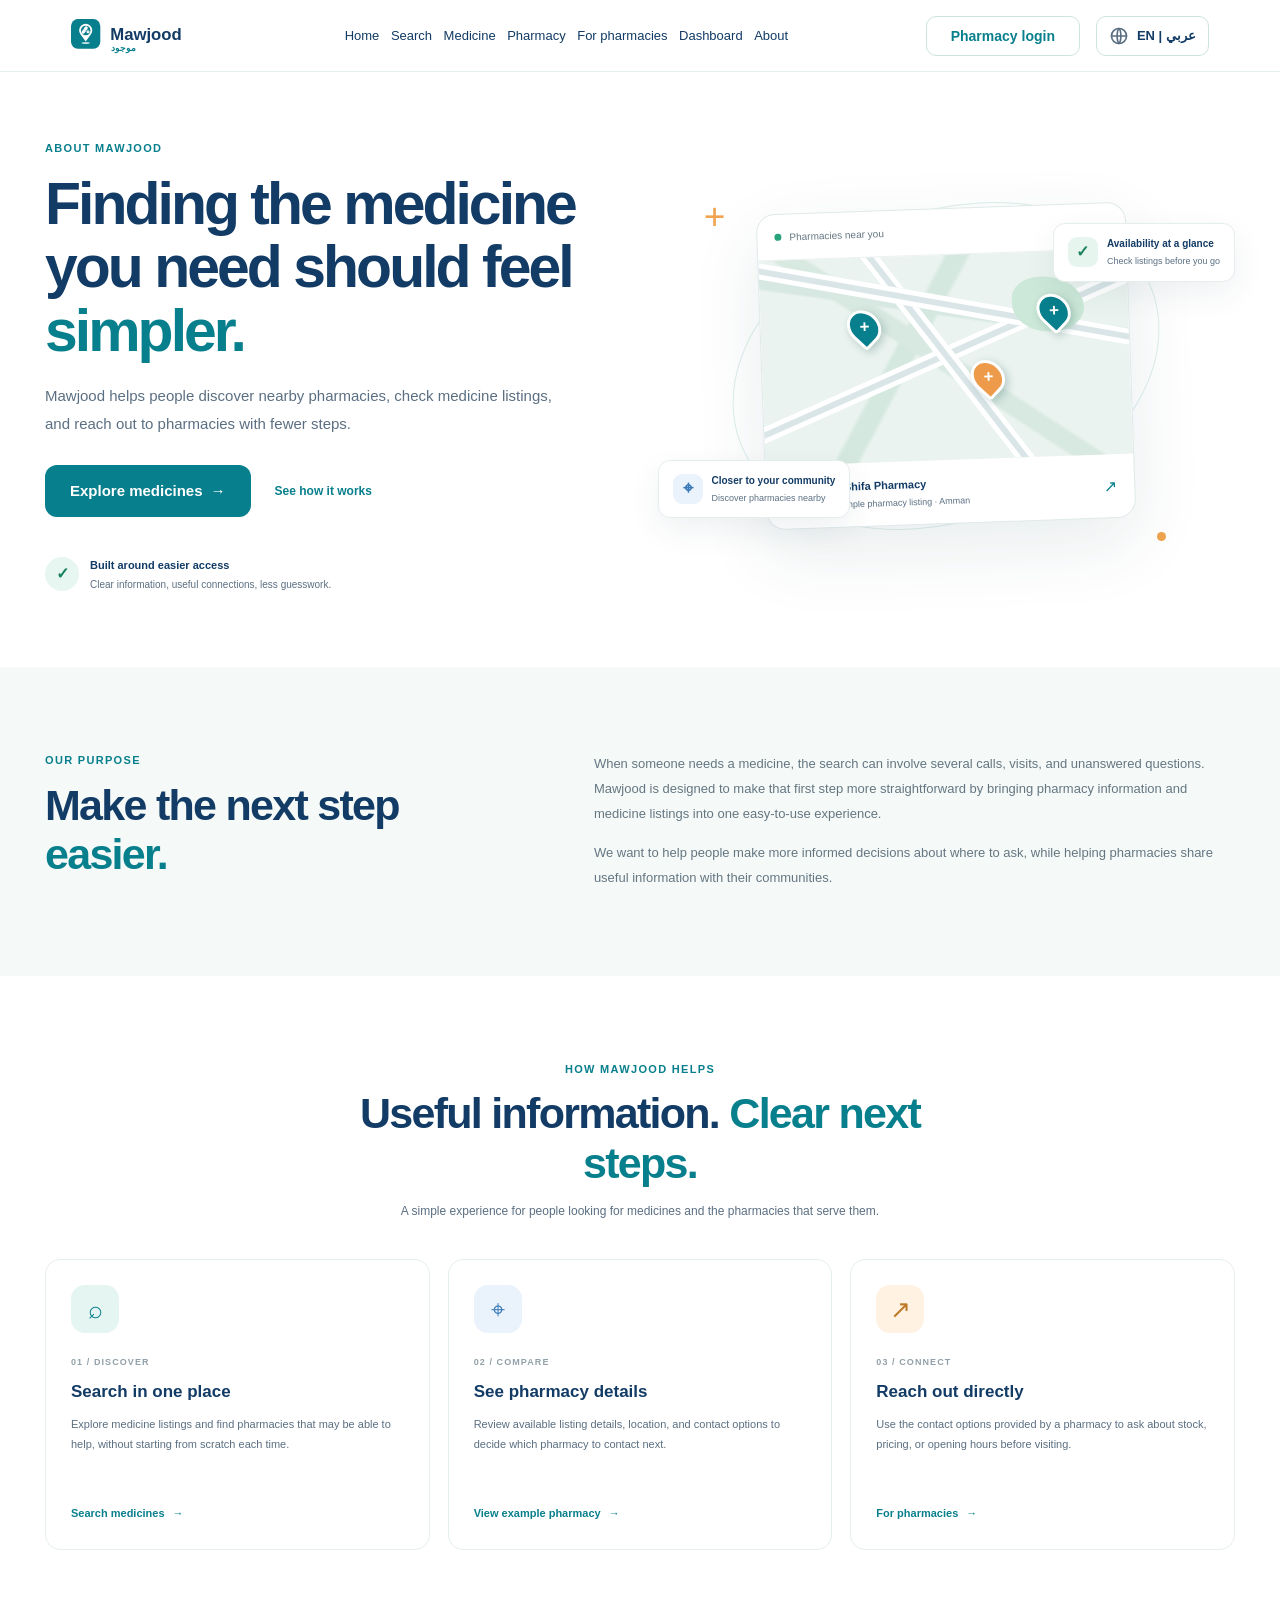
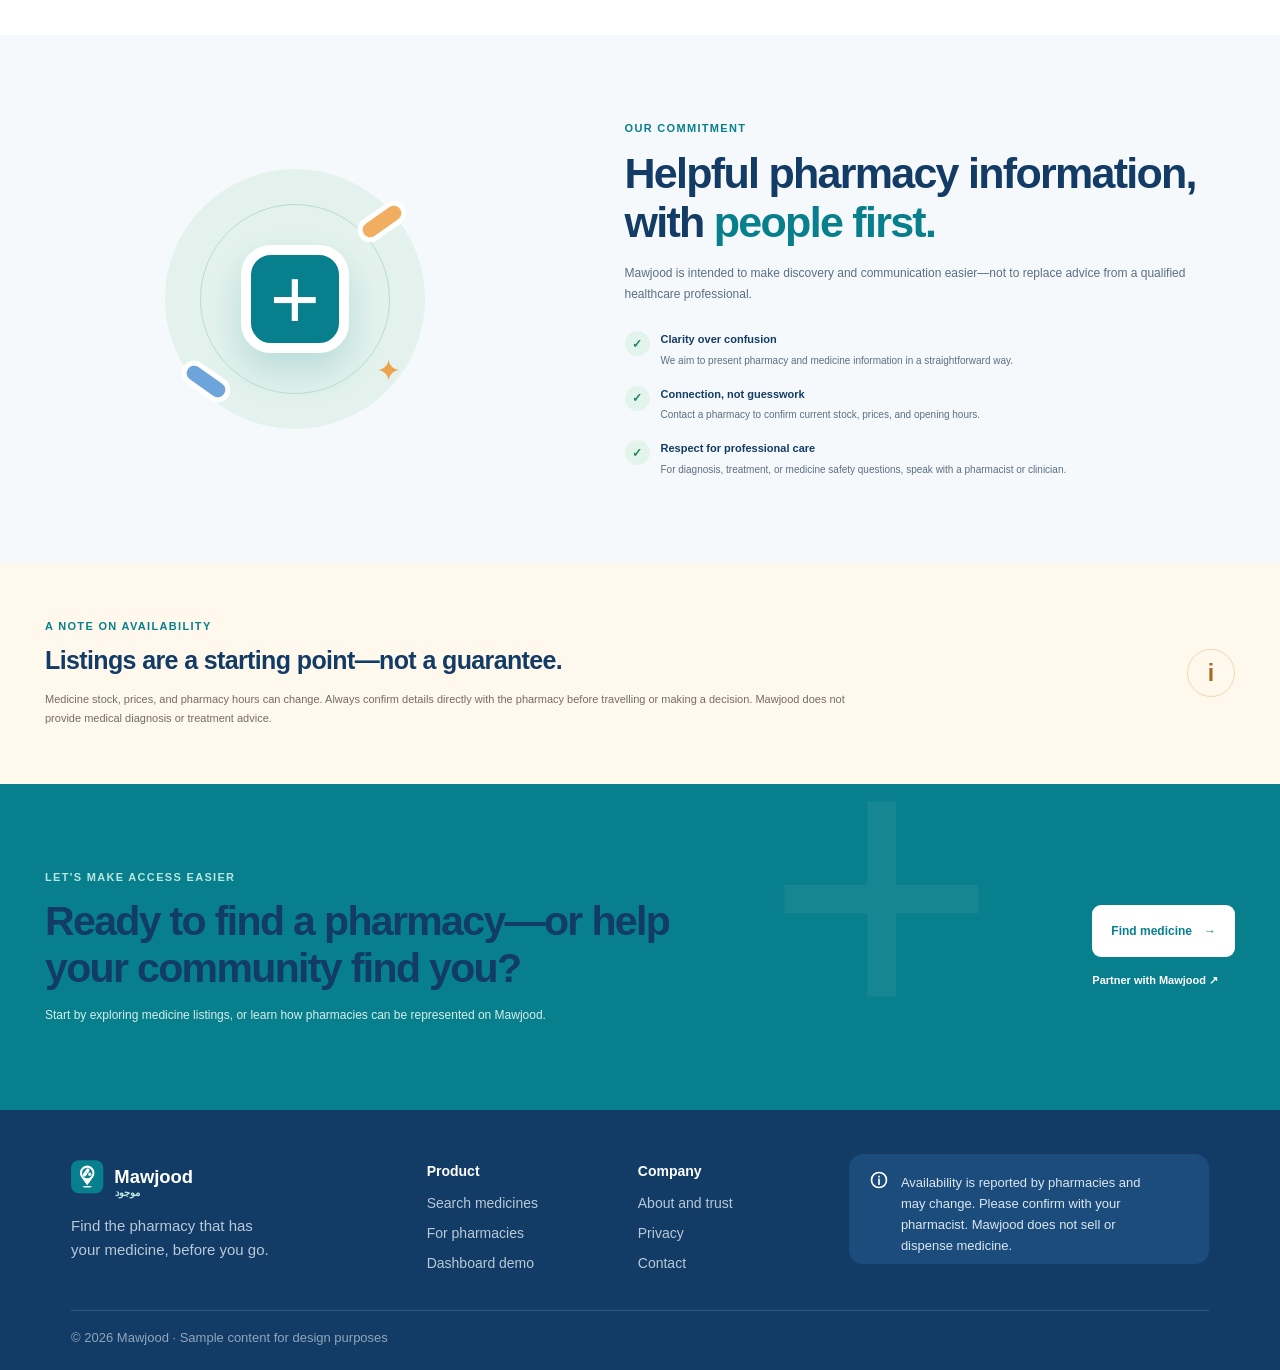
==== mawjood-front/about.html @ 9e08093d "frontend" ====
<!doctype html>
<html lang="en" dir="ltr">
<head>
  <meta charset="utf-8">
  <meta name="viewport" content="width=device-width, initial-scale=1">
  <title>About Mawjood · Find medicine nearby</title>
  <meta name="description" content="Learn about Mawjood, a simple way to discover nearby pharmacies and check medicine availability in Jordan.">
  <meta name="theme-color" content="#087F8C">
  <link rel="stylesheet" href="css/base.css">
  <link rel="stylesheet" href="css/components.css">
  <link rel="stylesheet" href="css/rtl.css">
  <link rel="stylesheet" href="css/pages.css">
  <link rel="icon" type="image/svg+xml" href="assets/brand/favicon.svg">
  <link rel="apple-touch-icon" href="assets/brand/apple-touch-icon.png">
</head>
<body class="page-about">
  <svg width="0" height="0" style="position:absolute" aria-hidden="true" focusable="false">
    <defs>
      <symbol id="i-search" viewBox="0 0 24 24"><circle cx="11" cy="11" r="7"/><path d="M20 20l-4-4"/></symbol>
      <symbol id="i-pin" viewBox="0 0 24 24"><path d="M12 21s-7-6.2-7-11a7 7 0 0114 0c0 4.8-7 11-7 11z"/><circle cx="12" cy="10" r="2.5"/></symbol>
      <symbol id="i-chat" viewBox="0 0 24 24"><path d="M4 5h16v11H9l-5 4z"/><path d="M8 10h8M8 13h5"/></symbol>
      <symbol id="i-shield" viewBox="0 0 24 24"><path d="M12 3l8 3v6c0 5-3.5 8-8 9-4.5-1-8-4-8-9V6z"/><path d="M8.5 12l2.5 2.5 4.5-5"/></symbol>
      <symbol id="i-lock" viewBox="0 0 24 24"><rect x="5" y="11" width="14" height="9" rx="2"/><path d="M8 11V8a4 4 0 018 0v3"/></symbol>
      <symbol id="i-clock" viewBox="0 0 24 24"><circle cx="12" cy="12" r="9"/><path d="M12 7v5l3 2"/></symbol>
      <symbol id="i-target" viewBox="0 0 24 24"><circle cx="12" cy="12" r="3"/><circle cx="12" cy="12" r="8"/><path d="M12 2v3M12 19v3M2 12h3M19 12h3"/></symbol>
      <symbol id="i-chevd" viewBox="0 0 24 24"><path d="M5 9l7 7 7-7"/></symbol>
      <symbol id="i-info" viewBox="0 0 24 24"><circle cx="12" cy="12" r="9"/><path d="M12 11v6M12 7.5v.5"/></symbol>
      <symbol id="i-globe" viewBox="0 0 24 24"><circle cx="12" cy="12" r="9"/><path d="M3 12h18M12 3c3 3 3 15 0 18M12 3c-3 3-3 15 0 18"/></symbol>
      <symbol id="i-menu" viewBox="0 0 24 24"><path d="M4 7h16M4 12h16M4 17h16"/></symbol>

      <symbol id="logo-tile" viewBox="0 0 816 816">
        <rect width="816" height="816" rx="196" fill="#087F8C"/>
        <g transform="translate(408 402) scale(1.12) translate(-408 -402)">
          <path d="M409 617 L262.3 420.4 A183 183 0 1 1 555.7 420.4 Z" fill="#FFFFFF"/>
          <circle cx="409" cy="314" r="132" fill="#087F8C"/>
          <g transform="rotate(36 382 302)">
            <rect x="337" y="187" width="90" height="230" rx="45" fill="#FFFFFF"/>
            <rect x="337" y="299" width="90" height="6" fill="#087F8C"/>
          </g>
          <circle cx="474" cy="346" r="42" fill="#FFFFFF"/>
          <path d="M433 359 L515 337" stroke="#087F8C" stroke-width="6"/>
          <ellipse cx="410" cy="656" rx="120" ry="20" fill="#FFFFFF"/>
        </g>
      </symbol>
    </defs>
  </svg>

  <a class="skip-link" href="#main">Skip to content</a>
  <header class="site-header">
    <div class="container site-header__inner">
      <a class="brand" href="index.html" aria-label="Mawjood, home">
        <img class="brand__lockup" src="assets/brand/lockup-on-white.svg" alt="Mawjood">
      </a>

      <nav class="site-nav" id="site-nav" aria-label="Main">
        <ul class="site-nav__list">
          <li><a class="site-nav__link" href="index.html" data-i18n="nav.home">Home</a></li>
          <li><a class="site-nav__link" href="search.html" data-i18n="nav.search">Search</a></li>
          <li><a class="site-nav__link" href="medicine.html" data-i18n="nav.medicine">Medicine</a></li>
          <li><a class="site-nav__link" href="pharmacy.html" data-i18n="nav.pharmacy">Pharmacy</a></li>
          <li><a class="site-nav__link" href="for-pharmacies.html" data-i18n="nav.forPharmacies">For pharmacies</a></li>
          <li><a class="site-nav__link" href="dashboard.html" data-i18n="nav.dashboard">Dashboard</a></li>
          <li><a class="site-nav__link" href="about.html" data-i18n="nav.about">About</a></li>
          <li class="site-nav__login"><a class="btn btn--secondary btn--sm" href="login.html" data-i18n="nav.login">Pharmacy login</a></li>
        </ul>
      </nav>

      <div class="header-actions">
        <a class="btn btn--secondary btn--sm btn-login" href="login.html" data-i18n="nav.login">Pharmacy login</a>
        <button class="lang-toggle" type="button" data-lang-toggle aria-label="Switch language / تغيير اللغة">
          <svg class="icon icon--20" aria-hidden="true"><use href="#i-globe"/></svg>
          <span class="lang-toggle__label" dir="ltr">EN | عربي</span>
        </button>
        <button class="nav-toggle" type="button" aria-expanded="false" aria-controls="site-nav" aria-label="Menu" data-i18n-aria-label="nav.menu">
          <svg class="icon" aria-hidden="true"><use href="#i-menu"/></svg>
        </button>
      </div>
    </div>
  </header>

  <main id="main">
    <section class="about-hero">
      <div class="about-hero__content">
        <p class="eyebrow">ABOUT MAWJOOD</p>
        <h1>Finding the medicine you need should feel <span>simpler.</span></h1>
        <p class="about-hero__lead">Mawjood helps people discover nearby pharmacies, check medicine listings, and reach out to pharmacies with fewer steps.</p>
        <div class="about-hero__actions"><a class="btn btn--primary" href="search.html">Explore medicines <span aria-hidden="true">→</span></a><a class="about-text-link" href="#how-it-works">See how it works</a></div>
        <div class="about-hero__trust"><span class="about-trust-icon">✓</span><span><strong>Built around easier access</strong><small>Clear information, useful connections, less guesswork.</small></span></div>
      </div>
      <div class="about-hero__visual" aria-label="Illustration of finding a pharmacy">
        <div class="about-orbit about-orbit--one"></div><div class="about-orbit about-orbit--two"></div>
        <div class="about-map-card">
          <div class="about-map-card__top"><span class="about-map-dot"></span><span>Pharmacies near you</span><span class="about-map-menu">•••</span></div>
          <div class="about-map-art" aria-hidden="true">
            <span class="map-road map-road--one"></span><span class="map-road map-road--two"></span><span class="map-road map-road--three"></span><span class="map-park"></span>
            <span class="map-pin map-pin--one"><b>+</b></span><span class="map-pin map-pin--two"><b>+</b></span><span class="map-pin map-pin--three"><b>+</b></span>
          </div>
          <div class="about-map-card__bottom"><span class="about-map-symbol">+</span><span><strong>Al-Shifa Pharmacy</strong><small>Example pharmacy listing · Amman</small></span><span class="about-map-arrow">↗</span></div>
        </div>
        <div class="about-float-card about-float-card--availability"><span class="about-float-check">✓</span><span><strong>Availability at a glance</strong><small>Check listings before you go</small></span></div>
        <div class="about-float-card about-float-card--location"><span class="about-location-icon">⌖</span><span><strong>Closer to your community</strong><small>Discover pharmacies nearby</small></span></div>
        <span class="about-deco about-deco--plus">+</span><span class="about-deco about-deco--dot"></span>
      </div>
    </section>

    <section class="about-mission section-pad">
      <div class="about-section-intro"><p class="eyebrow">OUR PURPOSE</p><h2>Make the next step <span>easier.</span></h2></div>
      <div class="about-mission__text"><p>When someone needs a medicine, the search can involve several calls, visits, and unanswered questions. Mawjood is designed to make that first step more straightforward by bringing pharmacy information and medicine listings into one easy-to-use experience.</p><p>We want to help people make more informed decisions about where to ask, while helping pharmacies share useful information with their communities.</p></div>
    </section>

    <section class="about-values section-pad" id="how-it-works">
      <div class="about-centered-heading"><p class="eyebrow">HOW MAWJOOD HELPS</p><h2>Useful information. <span>Clear next steps.</span></h2><p>A simple experience for people looking for medicines and the pharmacies that serve them.</p></div>
      <div class="about-value-grid">
        <article class="about-value-card"><span class="about-value-icon about-value-icon--teal">⌕</span><p class="about-step">01 / DISCOVER</p><h3>Search in one place</h3><p>Explore medicine listings and find pharmacies that may be able to help, without starting from scratch each time.</p><a href="search.html">Search medicines <span>→</span></a></article>
        <article class="about-value-card"><span class="about-value-icon about-value-icon--blue">⌖</span><p class="about-step">02 / COMPARE</p><h3>See pharmacy details</h3><p>Review available listing details, location, and contact options to decide which pharmacy to contact next.</p><a href="pharmacy.html">View example pharmacy <span>→</span></a></article>
        <article class="about-value-card"><span class="about-value-icon about-value-icon--orange">↗</span><p class="about-step">03 / CONNECT</p><h3>Reach out directly</h3><p>Use the contact options provided by a pharmacy to ask about stock, pricing, or opening hours before visiting.</p><a href="for-pharmacies.html">For pharmacies <span>→</span></a></article>
      </div>
    </section>

    <section class="about-commitment section-pad">
      <div class="about-commitment__visual"><div class="about-commitment-illustration"><span class="about-commitment-ring"></span><span class="about-commitment-cross">+</span><span class="about-commitment-pill about-commitment-pill--one"></span><span class="about-commitment-pill about-commitment-pill--two"></span><span class="about-commitment-spark">✦</span></div></div>
      <div class="about-commitment__content"><p class="eyebrow">OUR COMMITMENT</p><h2>Helpful pharmacy information, with <span>people first.</span></h2><p>Mawjood is intended to make discovery and communication easier—not to replace advice from a qualified healthcare professional.</p><ul><li><span>✓</span><span><strong>Clarity over confusion</strong><small>We aim to present pharmacy and medicine information in a straightforward way.</small></span></li><li><span>✓</span><span><strong>Connection, not guesswork</strong><small>Contact a pharmacy to confirm current stock, prices, and opening hours.</small></span></li><li><span>✓</span><span><strong>Respect for professional care</strong><small>For diagnosis, treatment, or medicine safety questions, speak with a pharmacist or clinician.</small></span></li></ul></div>
    </section>

    <section class="about-note section-pad"><div><p class="eyebrow">A NOTE ON AVAILABILITY</p><h2>Listings are a starting point—not a guarantee.</h2><p>Medicine stock, prices, and pharmacy hours can change. Always confirm details directly with the pharmacy before travelling or making a decision. Mawjood does not provide medical diagnosis or treatment advice.</p></div><span class="about-note__icon">i</span></section>

    <section class="about-join section-pad"><div class="about-join__content"><p class="eyebrow">LET'S MAKE ACCESS EASIER</p><h2>Ready to find a pharmacy—or help your community find you?</h2><p>Start by exploring medicine listings, or learn how pharmacies can be represented on Mawjood.</p></div><div class="about-join__actions"><a class="btn btn--light" href="search.html">Find medicine <span>→</span></a><a class="about-join__secondary" href="for-pharmacies.html">Partner with Mawjood ↗</a></div><span class="about-join__decoration">+</span></section>
  </main>

  <footer class="site-footer">
    <div class="container">
      <div class="site-footer__top">
        <div class="site-footer__brand">
          <a class="brand" href="index.html" aria-label="Mawjood, home">
            <img class="brand__lockup" src="assets/brand/lockup-on-navy.svg" alt="Mawjood">
          </a>
          <p class="site-footer__tagline" data-i18n="footer.tagline">Find the pharmacy that has your medicine, before you go.</p>
        </div>

        <nav class="footer-col" aria-labelledby="footer-product">
          <h2 class="footer-col__title" id="footer-product" data-i18n="footer.product">Product</h2>
          <ul class="footer-col__list">
            <li><a class="footer-col__link" href="search.html" data-i18n="footer.searchMedicines">Search medicines</a></li>
            <li><a class="footer-col__link" href="for-pharmacies.html" data-i18n="nav.forPharmacies">For pharmacies</a></li>
            <li><a class="footer-col__link" href="dashboard.html" data-i18n="footer.dashboardDemo">Dashboard demo</a></li>
          </ul>
        </nav>

        <nav class="footer-col" aria-labelledby="footer-company">
          <h2 class="footer-col__title" id="footer-company" data-i18n="footer.company">Company</h2>
          <ul class="footer-col__list">
            <li><a class="footer-col__link" href="about.html" data-i18n="footer.aboutTrust">About and trust</a></li>
            <li><a class="footer-col__link" href="about.html#privacy" data-i18n="footer.privacy">Privacy</a></li>
            <li><a class="footer-col__link" href="about.html#contact" data-i18n="footer.contact">Contact</a></li>
          </ul>
        </nav>

        <aside class="notice" aria-label="Availability notice" data-i18n-aria-label="footer.noticeAria">
          <svg class="icon icon--20" aria-hidden="true"><use href="#i-info"/></svg>
          <p data-i18n="footer.notice">Availability is reported by pharmacies and may change. Please confirm with your pharmacist. Mawjood does not sell or dispense medicine.</p>
        </aside>
      </div>

      <p class="site-footer__bottom">
        <span data-i18n="footer.copyright">© 2026 Mawjood · Sample content</span><span class="only-desktop" data-i18n="footer.copyrightSuffix"> for design purposes</span>
      </p>
    </div>
  </footer>

  <script>
    (function () {
      var header = document.querySelector('.site-header');
      var btn = document.querySelector('.nav-toggle');
      if (!header || !btn) return;
      function setOpen(open) { header.classList.toggle('is-nav-open', open); btn.setAttribute('aria-expanded', String(open)); }
      btn.addEventListener('click', function () { setOpen(!header.classList.contains('is-nav-open')); });
      document.addEventListener('keydown', function (e) { if (e.key === 'Escape' && header.classList.contains('is-nav-open')) { setOpen(false); btn.focus(); } });
      var mq = window.matchMedia('(min-width: 900px)');
      if (mq.addEventListener) mq.addEventListener('change', function (e) { if (e.matches) setOpen(false); });
      else if (mq.addListener) mq.addListener(function (e) { if (e.matches) setOpen(false); });
    })();
  </script>
  <script src="js/i18n.js" defer></script>
  <script src="js/about.js" defer></script>
</body>
</html>
---- mawjood-front/css/base.css ----
/* ==========================================================================
   Mawjood — base.css
   Design tokens, reset, typography and layout primitives.
   Source of truth: mockups/M00-design-system.svg
   Direction-neutral: uses CSS logical properties. RTL extras live in rtl.css.
   ========================================================================== */

:root {
  /* Brand palette */
  --teal: #087F8C;
  --teal-hover: #066D79;
  --navy: #123B65;
  --mint: #E5F7F4;
  --white: #FFFFFF;

  /* Neutrals and surfaces */
  --muted: #5B6F82;          /* secondary text */
  --placeholder: #8FA0AE;
  --border: #CDE3E0;         /* all 1px outlines */
  --line: #E3F0EE;           /* dividers, step numbers */
  --tint: #F4FAF9;           /* trust strip, page tint */

  /* Map illustration */
  --map-bg: #DDF0ED;
  --map-park: #C5E7DF;

  /* Stock status: foreground / background */
  --in: #0A7A4A;       --in-bg: #DCF4E7;
  --low: #9A5A00;      --low-bg: #FFEFCF;
  --out: #B3261E;      --out-bg: #FDE3E0;
  --unconfirmed: #4F5E6C; --unconfirmed-bg: #E7ECEF;
  --reported: var(--teal); --reported-bg: #D9F0EE;

  /* On-navy (footer) */
  --navy-2: #1B4C7B;         /* notice panel */
  --navy-line: #2D5683;      /* footer divider */
  --on-navy: #B8C9D8;
  --on-navy-hi: #DCE7F0;
  --on-navy-lo: #8FA6BC;

  /* Controls */
  --switch-off: #C9D6DD;
  --input-placeholder: #9AA9B5;

  /* Radius scale: 10 / 12 / 16 / 20 / 24 (+ pill) */
  --r-10: 10px;
  --r-12: 12px;
  --r-16: 16px;
  --r-20: 20px;
  --r-24: 24px;
  --r-pill: 999px;

  /* Elevation (navy-tinted shadows) */
  --shadow-card: 0 8px 24px rgb(18 59 101 / 0.13);
  --shadow-pop: 0 24px 60px rgb(18 59 101 / 0.28);

  /* Type */
  --font: Inter, "Noto Sans Arabic", "Segoe UI", Arial, sans-serif;
  --fs-display: 58px;   /* 800 */
  --fs-heading: 34px;   /* 800 */
  --fs-title: 22px;     /* 700 */
  --fs-body: 16px;      /* 400 */
  --fs-caption: 13px;   /* 500 */

  /* Layout: 1440 canvas, 80px margins, 1280 content. 16px gutters on mobile. */
  --max-w: 1440px;
  --gutter: clamp(24px, 5.556vw, 80px);   /* 80px at 1440 (80 / 1440 = 5.556vw) */
  --header-h: 72px;
}

@media (max-width: 639px) {
  :root { --gutter: 16px; }
}

/* Reset ------------------------------------------------------------------ */

*,
*::before,
*::after { box-sizing: border-box; }

html {
  -webkit-text-size-adjust: 100%;
  text-size-adjust: 100%;
  scroll-padding-top: calc(var(--header-h) + 16px);
}

body {
  margin: 0;
  min-height: 100vh;
  background: var(--white);
  color: var(--navy);
  font-family: var(--font);
  font-size: var(--fs-body);
  font-weight: 400;
  line-height: 1.5;
  -webkit-font-smoothing: antialiased;
  -moz-osx-font-smoothing: grayscale;
  text-rendering: optimizeLegibility;
}

h1, h2, h3, h4, p, ul, ol, figure, blockquote { margin: 0; }
ul, ol { padding: 0; list-style: none; }

img, svg, video { display: block; max-width: 100%; }

a { color: inherit; text-decoration: none; }

button, input, select, textarea {
  font: inherit;
  color: inherit;
  margin: 0;
}

button { cursor: pointer; }

[hidden] { display: none !important; }

/* Typography ------------------------------------------------------------- */

h1, h2, h3, h4 { color: var(--navy); font-weight: 800; }

.t-display { font-size: var(--fs-display); font-weight: 800; line-height: 1.172; }
.t-heading { font-size: var(--fs-heading); font-weight: 800; line-height: 1.18; }
.t-title   { font-size: var(--fs-title);   font-weight: 700; line-height: 1.3; }
.t-body    { font-size: var(--fs-body);    font-weight: 400; line-height: 1.5; }
.t-caption { font-size: var(--fs-caption); font-weight: 500; line-height: 1.4; color: var(--muted); }

.text-muted { color: var(--muted); }
.text-teal  { color: var(--teal); }

/* Layout primitives ------------------------------------------------------ */

.container {
  width: 100%;
  max-width: var(--max-w);
  margin-inline: auto;
  padding-inline: var(--gutter);
}

/* Show / hide by viewport (copy that differs between desktop and mobile) */
.only-mobile { display: none !important; }
@media (max-width: 639px) {
  .only-desktop { display: none !important; }
  .only-mobile { display: initial !important; }
}

/* Accessibility ---------------------------------------------------------- */

.sr-only {
  position: absolute;
  width: 1px;
  height: 1px;
  margin: -1px;
  padding: 0;
  overflow: hidden;
  clip-path: inset(50%);
  white-space: nowrap;
  border: 0;
}

.skip-link {
  position: absolute;
  inset-inline-start: 16px;
  top: -64px;
  z-index: 100;
  padding: 12px 18px;
  border-radius: var(--r-12);
  background: var(--navy);
  color: var(--white);
  font-weight: 600;
}
.skip-link:focus { top: 12px; }

:focus-visible {
  outline: 3px solid var(--teal);
  outline-offset: 2px;
}

::selection { background: var(--mint); color: var(--navy); }

@media (prefers-reduced-motion: reduce) {
  *, *::before, *::after {
    animation-duration: 0.01ms !important;
    animation-iteration-count: 1 !important;
    transition-duration: 0.01ms !important;
    scroll-behavior: auto !important;
  }
}
---- mawjood-front/css/components.css ----
/* ==========================================================================
   Mawjood — components.css
   1. Reusable components (design system, M00)
   2. Site chrome: header, footer
   3. Home page sections: hero, how it works, trust strip
   Breakpoints: 900px (compact: hamburger, no map) and 640px (mobile).
   ========================================================================== */


/* ==========================================================================
   1. REUSABLE COMPONENTS
   ========================================================================== */

/* Icons: 24px grid, 2px rounded stroke. Size classes keep the stroke ratio
   the mockups use (stroke scales with the icon). */
.icon {
  width: 24px;
  height: 24px;
  flex: none;
  fill: none;
  stroke: currentColor;
  stroke-width: 2;
  stroke-linecap: round;
  stroke-linejoin: round;
}
.icon--16 { width: 16px; height: 16px; stroke-width: 2.4; }
.icon--18 { width: 18px; height: 18px; }
.icon--20 { width: 20px; height: 20px; }
.icon--22 { width: 22px; height: 22px; }
.icon--30 { width: 30px; height: 30px; }

/* Buttons ------------------------------------------------------------------ */

.btn {
  display: inline-flex;
  align-items: center;
  justify-content: center;
  gap: 8px;
  height: 52px;
  padding-inline: 24px;
  border: 1px solid transparent;
  border-radius: var(--r-12);
  font-size: 15px;
  font-weight: 600;
  line-height: 1;
  white-space: nowrap;
  text-decoration: none;
  cursor: pointer;
  transition: background-color 0.15s ease, border-color 0.15s ease, color 0.15s ease;
}

.btn--primary { background: var(--teal); color: var(--white); }
.btn--primary:hover { background: var(--teal-hover); }

.btn--secondary { background: var(--white); color: var(--teal); border-color: var(--border); }
.btn--secondary:hover { background: var(--mint); border-color: var(--teal); }

.btn--navy { background: var(--navy); color: var(--white); }
.btn--navy:hover { background: #0D2E50; }

.btn--on-dark { background: var(--white); color: var(--navy); }
.btn--on-dark:hover { background: var(--mint); }

.btn--lg { font-size: 16px; }
.btn--sm { height: 40px; border-radius: var(--r-10); font-size: 14px; }
.btn--block { width: 100%; }

.btn--icon {
  width: 46px;
  height: 46px;
  padding: 0;
  background: var(--white);
  color: var(--teal);
  border-color: var(--border);
}
.btn--icon.btn--primary { background: var(--teal); color: var(--white); border-color: var(--teal); }

/* Chips -------------------------------------------------------------------- */

.chip {
  display: inline-flex;
  align-items: center;
  gap: 8px;
  height: 38px;
  padding-inline: 16px;
  border: 1px solid var(--border);
  border-radius: var(--r-pill);
  background: var(--white);
  color: var(--navy);
  font-size: 14px;
  font-weight: 500;
  line-height: 1;
  white-space: nowrap;
  text-decoration: none;
  cursor: pointer;
  transition: background-color 0.15s ease, border-color 0.15s ease, color 0.15s ease;
}
.chip:hover { border-color: var(--teal); background: var(--mint); }
.chip .icon { color: var(--teal); }

.chip--sm { height: 30px; padding-inline: 14px; font-size: 13.5px; }

.chip--active,
.chip--active:hover {
  background: var(--teal);
  border-color: var(--teal);
  color: var(--white);
  font-weight: 600;
}
.chip--active .icon { color: var(--white); }

/* Select styled as a chip (city picker) */
.chip-select { position: relative; display: inline-flex; }
.chip-select select {
  appearance: none;
  -webkit-appearance: none;
  height: 38px;
  padding-inline: 16px 38px;
  border: 1px solid var(--border);
  border-radius: var(--r-pill);
  background: var(--white);
  color: var(--navy);
  font-size: 14px;
  font-weight: 500;
  cursor: pointer;
  transition: background-color 0.15s ease, border-color 0.15s ease;
}
.chip-select select:hover { border-color: var(--teal); background: var(--mint); }
.chip-select .icon {
  position: absolute;
  inset-inline-end: 18px;
  top: 50%;
  translate: 0 -50%;
  color: var(--navy);
  pointer-events: none;
}

/* Status badges ------------------------------------------------------------ */

.badge {
  display: inline-flex;
  align-items: center;
  gap: 8px;
  height: 26px;
  padding-inline: 11px 14px;
  border-radius: var(--r-pill);
  font-size: 12.5px;
  font-weight: 600;
  line-height: 1;
  white-space: nowrap;
  background: var(--badge-bg);
  color: var(--badge-fg);
}
.badge::before {
  content: "";
  width: 7px;
  height: 7px;
  flex: none;
  border-radius: 50%;
  background: currentColor;
}
.badge--in          { --badge-fg: var(--in);          --badge-bg: var(--in-bg); }
.badge--low         { --badge-fg: var(--low);         --badge-bg: var(--low-bg); }
.badge--out         { --badge-fg: var(--out);         --badge-bg: var(--out-bg); }
.badge--unconfirmed { --badge-fg: var(--unconfirmed); --badge-bg: var(--unconfirmed-bg); }
.badge--reported    { --badge-fg: var(--reported);    --badge-bg: var(--reported-bg); }

/* Prescription badges use an icon instead of a dot */
.badge--icon { padding-inline: 10px 14px; gap: 6px; }
.badge--icon::before { content: none; }
.badge--icon .icon { width: 14px; height: 14px; stroke-width: 2.2; }
.badge--rx-ok  { --badge-fg: var(--in);  --badge-bg: var(--in-bg); }
.badge--rx-req { --badge-fg: var(--low); --badge-bg: var(--low-bg); }

/* Form controls ------------------------------------------------------------ */

.field { display: flex; flex-direction: column; gap: 6px; }
.field__label { font-size: 13px; font-weight: 600; color: var(--navy); }

.input {
  width: 100%;
  height: 48px;
  padding-inline: 16px;
  border: 1px solid var(--border);
  border-radius: var(--r-12);
  background: var(--white);
  color: var(--navy);
  font-size: 15px;
  font-weight: 500;
  transition: border-color 0.15s ease, box-shadow 0.15s ease;
}
.input::placeholder { color: var(--input-placeholder); font-weight: 400; }
.input:focus-visible {
  outline: none;
  border-color: var(--teal);
  box-shadow: 0 0 0 3px rgb(8 127 140 / 0.2);
}

.switch {
  appearance: none;
  -webkit-appearance: none;
  position: relative;
  width: 46px;
  height: 26px;
  flex: none;
  border-radius: 13px;
  background: var(--switch-off);
  cursor: pointer;
  transition: background-color 0.15s ease;
}
.switch::after {
  content: "";
  position: absolute;
  top: 3px;
  inset-inline-start: 3px;
  width: 20px;
  height: 20px;
  border-radius: 50%;
  background: var(--white);
  transition: inset-inline-start 0.15s ease;
}
.switch:checked { background: var(--teal); }
.switch:checked::after { inset-inline-start: 23px; }

.checkbox {
  appearance: none;
  -webkit-appearance: none;
  width: 22px;
  height: 22px;
  flex: none;
  border: 1.5px solid var(--border);
  border-radius: 6px;
  background: var(--white) center / 16px no-repeat;
  cursor: pointer;
}
.checkbox:checked {
  border-color: var(--teal);
  background-color: var(--teal);
  background-image: url("data:image/svg+xml,%3Csvg xmlns='http://www.w3.org/2000/svg' viewBox='0 0 24 24' fill='none' stroke='%23fff' stroke-width='3' stroke-linecap='round' stroke-linejoin='round'%3E%3Cpath d='M5 12.5l4.5 4.5L19 7'/%3E%3C/svg%3E");
}

/* Segmented control (Pickup / Delivery) */
.segmented {
  display: inline-flex;
  padding: 4px;
  border-radius: 23px;
  background: var(--line);
}
.segmented__option {
  min-width: 146px;
  height: 38px;
  padding-inline: 20px;
  border: 0;
  border-radius: 19px;
  background: transparent;
  color: var(--navy);
  font-size: 14px;
  font-weight: 600;
}
.segmented__option[aria-pressed="true"] { background: var(--teal); color: var(--white); }

/* Quantity stepper */
.stepper { display: inline-flex; gap: 8px; align-items: center; }
.stepper__btn,
.stepper__value {
  display: grid;
  place-items: center;
  height: 44px;
  border: 1px solid var(--border);
  border-radius: var(--r-12);
  background: var(--white);
  color: var(--teal);
}
.stepper__btn { width: 44px; cursor: pointer; }
.stepper__btn:hover { background: var(--mint); }
.stepper__value { width: 64px; color: var(--navy); font-size: 17px; font-weight: 700; }

/* Card --------------------------------------------------------------------- */

.card {
  background: var(--white);
  border: 1px solid var(--border);
  border-radius: var(--r-20);
}

/* Small floating cards used on the hero map and the mobile preview */
.mini-card {
  display: flex;
  gap: 16px;
  padding: 19px 21px 7px 21px;
  background: var(--white);
  border: 1px solid var(--border);
  border-radius: var(--r-16);
  box-shadow: var(--shadow-card);
}
.mini-card__body { min-width: 0; flex: 1; }
.mini-card__title { font-size: 16px; font-weight: 700; line-height: 22px; color: var(--navy); }
.mini-card__meta { margin-top: 2px; font-size: 13px; line-height: 18px; color: var(--muted); }
.mini-card .badge { margin-top: 10px; }
.mini-card__updated { margin-top: 5px; font-size: 12.5px; line-height: 16px; color: var(--muted); }
.mini-card__action { flex: none; align-self: flex-start; margin-top: 10px; }


/* ==========================================================================
   2. SITE CHROME
   ========================================================================== */

/* Header ------------------------------------------------------------------- */

.site-header {
  position: sticky;
  top: 0;
  z-index: 50;
  background: var(--white);
  border-bottom: 1px solid var(--line);
}

.site-header__inner {
  display: flex;
  align-items: center;
  gap: 16px;
  height: calc(var(--header-h) - 1px);   /* the 1px bottom border completes the 72px */
}

.brand {
  display: inline-flex;
  align-items: center;
  gap: 12px;
  color: var(--navy);
}
.brand__lockup { display: block; width: 136px; height: auto; max-height: 38px; object-fit: contain; flex: none; }

.site-nav { margin-inline-start: auto; }
.site-nav__list { display: flex; align-items: center; gap: clamp(8px, 1.15vw, 18px); }
.site-nav__link {
  display: inline-flex;
  align-items: center;
  padding-block: 10px;
  font-size: 15px;
  font-weight: 500;
  color: var(--navy);
  transition: color 0.15s ease;
}
.site-nav__link:hover,
.site-nav__link[aria-current="page"] { color: var(--teal); }
.site-nav__login { display: none; }

.header-actions {
  display: flex;
  align-items: center;
  gap: 16px;
  margin-inline-start: auto;
}
.header-actions .btn--sm { padding-inline: 24px; }

.lang-toggle {
  display: inline-flex;
  align-items: center;
  justify-content: center;
  gap: 8px;
  min-width: 96px;
  height: 40px;
  padding-inline: 12px;
  border: 1px solid var(--border);
  border-radius: var(--r-10);
  background: var(--white);
  color: var(--muted);
  cursor: pointer;
  transition: border-color 0.15s ease, background-color 0.15s ease;
}
.lang-toggle:hover { border-color: var(--teal); background: var(--mint); }
.lang-toggle__label {
  direction: ltr;
  unicode-bidi: isolate;
  font-size: 13px;
  font-weight: 600;
  color: var(--navy);
  white-space: nowrap;
}

.nav-toggle { display: none; }

/* Footer ------------------------------------------------------------------- */

.site-footer {
  background: var(--navy);
  color: var(--on-navy);
}

.site-footer__top {
  display: grid;
  grid-template-columns: minmax(0, 1fr) 140px 140px minmax(280px, 360px);
  column-gap: clamp(32px, 5.556vw, 80px);   /* 400 / 140 / 140 / 360 with 80px gaps at 1440 */
  align-items: start;
  padding-top: 44px;
}

.site-footer .brand { display: flex; width: max-content; color: var(--white); margin-top: 4px; }
.site-footer__tagline {
  margin-top: 15px;
  max-width: 205px;
  font-size: 15px;
  line-height: 24px;
}

.footer-col__title {
  margin-top: 7px;
  font-size: 14px;
  font-weight: 700;
  line-height: 20px;
  color: var(--white);
}
.footer-col__list { display: grid; gap: 10px; margin-top: 12px; }
.footer-col__link {
  display: block;
  font-size: 14px;
  line-height: 20px;
  color: var(--on-navy);
  transition: color 0.15s ease;
}
.footer-col__link:hover { color: var(--white); text-decoration: underline; text-underline-offset: 3px; }

.site-footer .focus-light:focus-visible,
.site-footer a:focus-visible { outline-color: var(--white); }

.notice {
  display: flex;
  gap: 12px;
  padding: 18px 20px 8px;
  border-radius: 14px;
  background: var(--navy-2);
  color: var(--on-navy-hi);
}
.notice .icon { margin-top: -2px; color: var(--white); }
.notice p { max-width: 258px; font-size: 13px; line-height: 21px; }

.site-footer__bottom {
  margin-top: 37px;
  padding-block: 17px 22px;
  border-top: 1px solid var(--navy-line);
  font-size: 13px;
  line-height: 20px;
  color: var(--on-navy-lo);
}


/* ==========================================================================
   3. HOME PAGE SECTIONS
   ========================================================================== */

/* Hero --------------------------------------------------------------------- */

.hero { background: var(--mint); }

.hero__inner {
  display: grid;
  grid-template-columns: minmax(0, 640fr) minmax(0, 570fr);
  column-gap: clamp(32px, 4.9vw, 70px);
  align-items: start;
  padding-block: 40px 36px;
}

.hero__copy { padding-top: 12px; min-width: 0; }

.pill {
  display: inline-flex;
  align-items: center;
  gap: 9px;
  height: 32px;
  padding-inline: 14px 18px;
  border: 1px solid var(--border);
  border-radius: var(--r-pill);
  background: var(--white);
  font-size: 13px;
  font-weight: 600;
  line-height: 1;
  color: var(--teal);
}
.pill__dot { width: 9px; height: 9px; border-radius: 50%; background: var(--in); }

.hero__title {
  margin-top: 28px;
  font-size: clamp(34px, 4.03vw, var(--fs-display));
  font-weight: 800;
  line-height: 1.172;
  white-space: nowrap;   /* two intentional lines; the 70px column gap absorbs font-metric differences */
}
.hero__title-accent { display: block; color: var(--teal); }

.hero__lede {
  margin-top: 10px;
  max-width: 560px;
  font-size: 19px;
  line-height: 30px;
  color: var(--muted);
}


/* Search ------------------------------------------------------------------- */

.search-form {
  display: flex;
  align-items: center;
  gap: 12px;
  container: search / inline-size;
  max-width: 640px;
  height: 68px;
  margin-top: 34px;
  padding: 8px;
  padding-inline-start: 24px;
  border: 1px solid var(--border);
  border-radius: 18px;
  background: var(--white);
  box-shadow: var(--shadow-card);
  transition: border-color 0.15s ease, box-shadow 0.15s ease;
}
.search-form:focus-within {
  border-color: var(--teal);
  box-shadow: 0 0 0 3px rgb(8 127 140 / 0.2), var(--shadow-card);
}

.search-field {
  display: flex;
  align-items: center;
  flex: 1;
  gap: 14px;
  min-width: 0;
  color: var(--teal);
}
.search-field__control { position: relative; flex: 1; min-width: 0; }
.search-field__hint {
  position: absolute;
  inset: 0;
  display: block;
  overflow: hidden;
  font-size: 17px;
  font-weight: 400;
  line-height: 52px;
  white-space: nowrap;
  text-overflow: ellipsis;
  color: var(--placeholder);
  pointer-events: none;
}
.search-field__input:not(:placeholder-shown) + .search-field__hint { display: none; }
.hint-short { display: none; }
@container search (max-width: 540px) {
  .hint-long { display: none; }
  .hint-short { display: inline; }
}
.search-field__input {
  display: block;
  width: 100%;
  min-width: 0;
  height: 52px;
  padding: 0;
  border: 0;
  background: transparent;
  color: var(--navy);
  font-size: 17px;
  font-weight: 500;
}
.search-field__input:focus-visible { outline: none; }
.search-field__input::-webkit-search-cancel-button { display: none; }

.search-form .btn { height: 52px; padding-inline: 24px; font-size: 16px; }

.hero__tools { display: flex; flex-wrap: wrap; gap: 10px; margin-top: 20px; }

.hero__popular {
  display: flex;
  flex-wrap: wrap;
  align-items: center;
  gap: 8px 20px;
  margin-top: 16px;
}
.popular-label { font-size: 14px; font-weight: 600; color: var(--navy); }
.popular-colon { margin-inline-start: 0; }
.chip-list { display: flex; flex-wrap: wrap; gap: 8px; }

/* Hero map (decorative) ---------------------------------------------------- */

.hero__map {
  position: relative;
  height: 480px;
  overflow: hidden;
  border-radius: 28px;
  background: var(--map-bg);
}
.hero__map-svg { position: absolute; inset: 0; width: 100%; height: 100%; }

.hero__map .mini-card {
  position: absolute;
  width: 330px;
  max-width: calc(100% - 24px);
  inset-inline-start: 40px;
  bottom: 64px;
}

.map-chip {
  position: absolute;
  top: 28px;
  inset-inline-end: 30px;
  display: flex;
  align-items: flex-start;
  gap: 14px;
  width: 240px;
  height: 76px;
  padding: 21px 20px 0;
  border: 1px solid var(--border);
  border-radius: var(--r-16);
  background: var(--white);
  box-shadow: var(--shadow-card);
  color: var(--teal);
}
.map-chip > div { margin-top: 7px; }
.map-chip__title { font-size: 14px; font-weight: 600; line-height: 20px; color: var(--navy); }
.map-chip__sub { font-size: 12px; line-height: 18px; color: var(--muted); }

/* Mobile-only preview card under the hero */
.preview { display: none; }

/* How it works ------------------------------------------------------------- */

.how { padding-block: 48px 50px; }

.section-head { text-align: center; }
.section-head__title { font-size: var(--fs-heading); font-weight: 800; line-height: 40px; }
.section-head__sub { margin-top: 8px; font-size: 16px; line-height: 24px; color: var(--muted); }

.steps {
  display: grid;
  grid-template-columns: repeat(3, minmax(0, 1fr));
  gap: 32px;
  margin-top: 38px;
}

.step {
  position: relative;
  min-height: 210px;
  padding: 27px 27px 20px;
  border: 1px solid var(--border);
  border-radius: var(--r-20);
  background: var(--white);
}
.step__icon {
  display: grid;
  place-items: center;
  width: 56px;
  height: 56px;
  border-radius: var(--r-16);
  background: var(--mint);
  color: var(--teal);
}
.step__num {
  position: absolute;
  top: 42px;
  inset-inline-end: 27px;
  font-size: 34px;
  font-weight: 800;
  line-height: 34px;
  color: var(--line);
  user-select: none;
}
.step__body { margin-top: 26px; }
.step__title { font-size: 20px; font-weight: 700; line-height: 26px; }
.step__desc { margin-top: 8px; max-width: 280px; font-size: 14.5px; line-height: 22px; color: var(--muted); }

/* Trust strip -------------------------------------------------------------- */

.trust { background: var(--tint); }
.trust__list {
  display: grid;
  grid-template-columns: repeat(3, minmax(0, 1fr));
  column-gap: 32px;
  align-items: center;
  min-height: 120px;
}
.trust__item {
  display: flex;
  align-items: center;
  gap: 16px;
  font-size: 16px;
  font-weight: 600;
  line-height: 1.3;
  color: var(--navy);
}
.trust__item .icon { color: var(--teal); }


/* ==========================================================================
   RESPONSIVE
   ========================================================================== */

@media (min-width: 1200px) {
  .hero__lede-line { display: block; }
}

/* Compact: hamburger nav, no map ------------------------------------------- */
@media (max-width: 1120px) {
  :root { --header-h: 64px; }

  .brand__lockup { width: 120px; max-height: 34px; }

  .header-actions { gap: 4px; }
  .header-actions .btn-login { display: none; }

  .lang-toggle {
    min-width: 72px;
    height: 32px;
    padding-inline: 8px;
    border-radius: 16px;
  }
  .lang-toggle .icon { display: none; }
  .lang-toggle__label { font-size: 12px; }

  .nav-toggle {
    display: grid;
    place-items: center;
    width: 40px;
    height: 40px;
    margin-inline-end: -8px;
    border: 0;
    background: transparent;
    color: var(--navy);
  }

  /* Nav becomes a dropdown panel under the header */
  .site-nav {
    display: none;
    position: absolute;
    inset-inline: 0;
    top: 100%;
    margin: 0;
    padding: 8px var(--gutter) 20px;
    background: var(--white);
    border-bottom: 1px solid var(--line);
    box-shadow: var(--shadow-card);
  }
  .is-nav-open .site-nav { display: block; }
  .site-nav__list { flex-direction: column; align-items: stretch; gap: 0; }
  .site-nav__link { min-height: 48px; font-size: 16px; }
  .site-nav__login { display: block; margin-top: 8px; }
  .site-nav__login .btn { width: 100%; }

  /* Hero: single column, map hidden, preview card shown below */
  .hero__inner { display: block; padding-block: 26px 45px; }
  .hero__copy { padding-top: 0; }
  .hero__title { margin-top: 20px; font-size: clamp(32px, 6vw, 52px); white-space: normal; }
  .hero__lede { margin-top: 19px; font-size: 15px; line-height: 23px; }
  .hero__map { display: none; }

  .search-form { margin-top: 25px; }

  .preview { display: block; padding-top: 26px; }
  .preview .mini-card { max-width: 640px; }

  /* How it works becomes a stacked list of horizontal cards */
  .how { padding-block: 40px 32px; }
  .steps { grid-template-columns: 1fr; gap: 12px; margin-top: 28px; }
  .step {
    display: flex;
    align-items: center;
    gap: 18px;
    min-height: 0;
    padding: 15px 17px;
    border-radius: 18px;
  }
  .step__num { display: none; }
  .step__body { margin-top: 0; }
  .step__title { font-size: 16px; line-height: 22px; }
  .step__desc { margin-top: 0; max-width: none; font-size: 13px; line-height: 19px; }

}

/* Mobile ------------------------------------------------------------------- */
@media (max-width: 639px) {
  /* Search: bordered field, full-width button below */
  .search-form {
    display: block;
    height: auto;
    padding: 0;
    border: 0;
    border-radius: 0;
    background: none;
    box-shadow: none;
  }
  .search-form:focus-within { border: 0; box-shadow: none; }

  .search-field {
    height: 60px;
    padding-inline: 18px;
    gap: 12px;
    border: 1px solid var(--border);
    border-radius: var(--r-16);
    background: var(--white);
    box-shadow: var(--shadow-card);
    transition: border-color 0.15s ease, box-shadow 0.15s ease;
  }
  .search-field:focus-within {
    border-color: var(--teal);
    box-shadow: 0 0 0 3px rgb(8 127 140 / 0.2), var(--shadow-card);
  }
  .search-field__input { font-size: 16px; }
  .search-field__hint { font-size: 16px; }

  .search-form .btn {
    width: 100%;
    height: 54px;
    margin-top: 16px;
    border-radius: 14px;
  }

  .hero__tools { margin-top: 16px; }
  .hero__popular { gap: 8px 16px; margin-top: 15px; }
  .popular-label { font-size: 13px; font-weight: 700; }
  .popular-colon { display: none; }
  .chip-list { gap: 6px 8px; }
  .chip--sm { height: 28px; padding-inline: 13px; font-size: 13px; }
  .chip-list li:nth-child(n + 4) { display: none; }

  .preview { padding-top: 26px; }
  .hero__title { font-size: clamp(24px, 7.6vw, 32px); line-height: 1.35; }
  .hero__lede { max-width: 322px; }
  .preview .mini-card { max-width: none; padding: 19px 19px 6px; }
  .preview .mini-card__title { font-size: 17px; line-height: 24px; }
  .preview .mini-card .badge { margin-top: 12px; }
  .preview .mini-card__updated { margin-top: 6px; font-size: 12px; }
  .preview .mini-card__action .btn { width: 120px; height: 44px; font-size: 14px; }

  .section-head { text-align: start; }
  .section-head__title { font-size: 26px; line-height: 32px; }
  .section-head__sub { display: none; }
  .how { padding-top: 36px; }
  .steps { margin-top: 20px; }
  .step__desc { max-width: 215px; }

  .trust { background: transparent; }
  .trust__list {
    grid-template-columns: 1fr;
    row-gap: 18px;
    min-height: 0;
    padding-block: 0 38px;
  }
  .trust__item { gap: 12px; font-size: 14px; }
  .trust__item .icon { width: 22px; height: 22px; }

  /* Footer: mark + notice only */
  .site-footer__top { display: block; padding-top: 28px; }
  .site-footer .brand { margin-top: 0; }
  .site-footer .brand__lockup { width: 128px; max-height: 35px; }
  .site-footer__tagline,
  .footer-col { display: none; }
  .site-footer .notice { max-width: none; margin-top: 22px; padding: 16px 16px 8px; }
  .notice p { max-width: 250px; font-size: 12px; line-height: 20px; }
  .site-footer__bottom {
    margin-top: 0;
    padding-block: 16px 8px;
    border-top: 0;
    font-size: 12px;
  }
}

/* Medium screens: tighter header, compact two-column footer ---------------- */
@media (min-width: 900px) and (max-width: 1199px) {
  .site-nav { margin-inline-start: 40px; }
  .site-nav__list { gap: 28px; }
  .header-actions { gap: 10px; }
}

@media (max-width: 1199px) {
  .site-footer__top {
    grid-template-columns: minmax(0, 1.5fr) minmax(0, 1fr) minmax(0, 1fr);
    gap: 32px 40px;
  }
  .site-footer .notice { grid-column: 1 / -1; max-width: 520px; }
}

/* Official Mawjood brand lockups and full site navigation */
.brand { min-width: 136px; }
.site-nav__link { font-size: 13px; white-space: nowrap; }
.site-nav__list { gap: clamp(7px, .9vw, 14px); }
.site-footer .brand__lockup { width: 150px; max-height: 42px; }
@media (max-width: 1120px) { .site-nav__link { font-size: 16px; } }
---- mawjood-front/css/rtl.css ----
/* ==========================================================================
   Mawjood — rtl.css
   Arabic (RTL) overrides. Applies when <html dir="rtl" lang="ar">.

   base.css and components.css are written with CSS logical properties
   (margin-inline, padding-inline, inset-inline-*, text-align: start,
   grid/flex source order), so layout mirrors automatically. This file only
   holds what logical properties cannot express:
     1. Arabic font stack
     2. Mirrored illustrations
     3. Direction-sensitive details (numbers, icons that point somewhere)
   Sizes, weights and spacing are identical to the English mockups.
   ========================================================================== */

/* 1. Typography ------------------------------------------------------------ */

html[dir="rtl"] {
  --font: "Noto Sans Arabic", Inter, "Segoe UI", Tahoma, Arial, sans-serif;
}

/* Arabic has no letter-spacing: tracking breaks the joined letterforms. */
html[dir="rtl"] body,
html[dir="rtl"] h1,
html[dir="rtl"] h2,
html[dir="rtl"] h3,
html[dir="rtl"] h4 {
  letter-spacing: 0;
}

/* 2. Mirrored illustrations ------------------------------------------------ */

/* The hero map is mirrored so the roads and markers read right-to-left.
   The cards on top are positioned with inset-inline-*, so they move by
   themselves and their text is not flipped. */
html[dir="rtl"] .hero__map-svg {
  transform: scaleX(-1);
}

/* 3. Direction-sensitive details ------------------------------------------- */

/* Icons that point somewhere (arrows, back/forward chevrons) opt in with
   .icon--flip. Search, pin, clock, shield, lock and info stay as they are. */
html[dir="rtl"] .icon--flip {
  transform: scaleX(-1);
}

/* The language toggle always reads "EN | عربي", left to right. */
html[dir="rtl"] .lang-toggle__label {
  direction: ltr;
}

/* Latin-script content inside Arabic text (phone numbers, plan names,
   medicine strengths) is wrapped in <bdi> or .ltr by the markup. */
html[dir="rtl"] .ltr,
.ltr {
  direction: ltr;
  unicode-bidi: isolate;
}

/* Form fields: typed Latin queries (e.g. "Panadol") stay left-aligned in
   the text direction of the page, so the cursor starts on the right. */
html[dir="rtl"] input,
html[dir="rtl"] select,
html[dir="rtl"] textarea {
  text-align: start;
}
---- mawjood-front/css/pages.css ----
/* Page-specific layouts for search results and medicine details.
   Shared colours, type, spacing and controls continue to come from base.css/components.css. */
.page-intro { background: var(--surface, #F7FAFA); padding-block: 28px 64px; min-height: 60vh; }
.breadcrumbs { display:flex; align-items:center; gap:10px; color:var(--muted); font-size:13px; margin-bottom:26px; }
.breadcrumbs a { color:var(--teal); }
.eyebrow { color:var(--teal); font-size:11px; font-weight:800; letter-spacing:.12em; margin-bottom:8px; }
.page-title { color:var(--navy); font-size:clamp(28px,3vw,38px); font-weight:800; letter-spacing:-.035em; line-height:1.15; }
.page-subtitle { color:var(--muted); margin-top:10px; line-height:1.6; max-width:570px; }
.search-page__top { display:flex; align-items:flex-end; justify-content:space-between; gap:28px; margin-bottom:30px; }
.results-search { display:flex; align-items:center; gap:12px; width:min(520px,52%); min-height:54px; padding:6px 7px 6px 16px; background:var(--white); border:1px solid var(--border); border-radius:var(--r-12); }
.results-search .icon { flex:none; color:var(--muted); }
.results-search input { min-width:0; flex:1; border:0; outline:0; background:transparent; color:var(--navy); }
.results-layout { display:grid; grid-template-columns:248px minmax(0,1fr); gap:26px; align-items:start; }
.filters { padding:22px; }
.filters__head,.results-toolbar,.section-heading-row { display:flex; align-items:center; justify-content:space-between; gap:14px; }
.filters__head { margin-bottom:22px; }
.filters__head h2 { font-size:16px; }
.text-button { border:0; padding:4px; color:var(--teal); background:transparent; cursor:pointer; font-size:12px; font-weight:700; }
.filter-label { display:block; color:var(--navy); font-size:13px; font-weight:700; margin:16px 0 9px; }
.form-control { width:100%; height:42px; padding:0 12px; border:1px solid var(--border); border-radius:var(--r-10); color:var(--navy); background:var(--white); }
.filter-check,.radio-row { display:flex; align-items:center; gap:10px; color:var(--navy); font-size:13px; margin-top:14px; cursor:pointer; }
.filter-check input,.radio-row input { accent-color:var(--teal); width:16px; height:16px; }
.filter-divider { height:1px; background:var(--line); margin:20px 0; }
.filters input[type=range] { width:100%; accent-color:var(--teal); }
.range-ends { display:flex; justify-content:space-between; color:var(--muted); font-size:11px; }
.results-toolbar { margin:0 0 18px; }
.results-toolbar h2 { font-size:20px; color:var(--navy); }
.results-toolbar p { color:var(--muted); font-size:12px; margin-top:5px; }
.view-toggle { display:flex; gap:3px; padding:4px; border-radius:10px; background:#EAF0F1; }
.view-toggle__button { padding:8px 15px; border:0; border-radius:7px; background:transparent; color:var(--muted); font-size:13px; cursor:pointer; }
.view-toggle__button.is-active { background:var(--white); color:var(--navy); box-shadow:0 1px 3px #123b6514; }
.notice-inline { display:flex; gap:12px; align-items:flex-start; padding:15px 17px; margin-bottom:16px; border:1px solid #D5EAE7; border-radius:var(--r-12); background:#EDF8F6; color:var(--navy); font-size:13px; line-height:1.55; }
.notice-inline p { flex:1; }
.notice-inline a { color:var(--teal); font-weight:700; text-decoration:underline; }
.notice-inline__icon { display:grid; place-items:center; flex:none; width:22px; height:22px; border:1px solid #9BCBC4; border-radius:50%; color:var(--teal); font-weight:800; font-size:12px; }
.pharmacy-results,.medicine-pharmacies { display:grid; gap:12px; }
.pharmacy-card { display:flex; align-items:center; justify-content:space-between; gap:18px; padding:20px; background:var(--white); }
.pharmacy-card__body { min-width:0; flex:1; }
.pharmacy-card__heading { display:flex; align-items:center; flex-wrap:wrap; gap:10px; }
.pharmacy-card__heading h3 { color:var(--navy); font-size:16px; font-weight:750; }
.pharmacy-card__heading h3 a:hover { color:var(--teal); }
.pharmacy-card__meta { display:flex; align-items:center; gap:6px; color:var(--muted); font-size:12px; margin-top:8px; }
.pharmacy-card__meta .icon { color:var(--teal); }
.pharmacy-card__updated { color:var(--muted); font-size:11px; margin-top:7px; }
.pharmacy-card__updated span { padding-inline:4px; }
.pharmacy-card__actions { display:flex; align-items:center; gap:14px; flex:none; }
.action-link { color:var(--teal); font-size:12px; font-weight:700; }
.badge--low { display:inline-flex; align-items:center; padding:5px 9px; border-radius:99px; background:#FFEFCF; color:#8A5200; font-size:11px; font-weight:700; }
.badge--unknown,.badge--neutral { display:inline-flex; align-items:center; padding:5px 9px; border-radius:99px; background:#E7ECEF; color:#4F5E6C; font-size:11px; font-weight:700; }
.show-more { display:flex; margin:20px auto; }
.stock-legend { display:flex; flex-wrap:wrap; gap:18px; color:var(--muted); font-size:12px; margin-top:24px; }
.stock-legend span { display:flex; align-items:center; gap:7px; }
.legend-dot { width:8px; height:8px; border-radius:50%; display:inline-block; }
.legend-dot--in { background:#0A7A4A; }.legend-dot--low { background:#C18117; }.legend-dot--unknown { background:#7A8790; }
.empty-state { padding:24px; text-align:center; color:var(--muted); background:var(--white); border:1px dashed var(--border); border-radius:var(--r-12); }
.results-main.is-map-view .pharmacy-results { display:none; }
.results-main.is-map-view::after { content:"Map preview · Connect a map provider to show live pharmacy pins."; display:grid; place-items:center; min-height:360px; margin-top:12px; padding:24px; border:1px dashed var(--border); border-radius:var(--r-16); background:linear-gradient(135deg,#EAF5F2,#F6FAFA); color:var(--muted); text-align:center; }
.medicine-hero { display:grid; grid-template-columns:300px minmax(0,1fr); gap:42px; padding:34px; background:var(--white); margin-bottom:34px; }
.medicine-hero__visual { display:grid; place-items:center; min-height:280px; border-radius:var(--r-16); background:#F1F8F7; }
.medicine-pack { display:flex; flex-direction:column; justify-content:center; width:190px; height:230px; padding:22px 18px; border:1px solid #D3DDE1; border-radius:6px; background:linear-gradient(145deg,#fff 0 58%,#E5F7F4 58%); box-shadow:0 14px 28px #123b6518; transform:rotate(-3deg); }
.medicine-pack__brand { color:#123B65; font-size:28px; font-weight:800; letter-spacing:-1.5px; }
.medicine-pack__extra { color:#087F8C; font-size:24px; font-weight:800; letter-spacing:.12em; }
.medicine-pack__strength { color:#123B65; font-size:14px; font-weight:800; margin-top:15px; }
.medicine-pack__detail { color:#53677A; font-size:10px; margin-top:5px; }
.medicine-hero__content { align-self:center; }
.medicine-subtitle { color:var(--muted); font-size:14px; margin-top:12px; }
.medicine-tags { display:flex; align-items:center; flex-wrap:wrap; gap:12px; margin-top:20px; }
.price-label { color:var(--muted); font-size:12px; }
.medicine-price { color:var(--navy); font-size:30px; font-weight:800; margin-top:17px; }
.medicine-price small { font-size:15px; }.medicine-price span { color:var(--muted); font-size:11px; font-weight:500; margin-inline-start:8px; }
.medicine-disclaimer { max-width:540px; color:var(--muted); font-size:11px; line-height:1.6; margin:10px 0 20px; }
.medicine-columns { display:grid; grid-template-columns:minmax(0,1fr) 285px; gap:28px; align-items:start; }
.detail-section { margin-bottom:34px; scroll-margin-top:95px; }
.section-heading-row { margin-bottom:16px; }
.section-heading-row h2 { color:var(--navy); font-size:23px; }
.section-heading-row a { color:var(--teal); font-size:12px; font-weight:700; }
.count-pill { display:inline-grid; place-items:center; min-width:27px; height:27px; padding:0 7px; border-radius:99px; background:#DDF3EF; color:var(--teal); font-size:12px; vertical-align:middle; }
.section-note { color:var(--muted); font-size:13px; margin:-4px 0 16px; }
.equivalent-grid { display:grid; grid-template-columns:repeat(2,minmax(0,1fr)); gap:12px; }
.equivalent-card { display:flex; align-items:center; gap:12px; padding:17px; background:var(--white); }
.equivalent-card__icon { display:grid; place-items:center; width:42px; height:48px; flex:none; border-radius:8px; background:var(--mint); color:var(--teal); font-size:12px; font-weight:800; }
.equivalent-card h3 { color:var(--navy); font-size:14px; }.equivalent-card p { color:var(--muted); font-size:11px; margin-top:5px; }.equivalent-card a { color:var(--teal); font-size:24px; margin-inline-start:auto; }
.availability-text { display:block; color:#0A7A4A; font-size:11px; font-weight:700; margin-top:7px; }
.prescription-note,.trust-mini { padding:22px; background:var(--white); }
.prescription-note__icon { display:grid; place-items:center; width:42px; height:42px; margin-bottom:15px; border-radius:12px; background:var(--mint); color:var(--teal); }
.prescription-note h2,.trust-mini h2 { color:var(--navy); font-size:16px; }
.prescription-note p,.trust-mini p { color:var(--muted); font-size:12px; line-height:1.65; margin-top:10px; }
.prescription-note .muted-copy { padding-top:12px; border-top:1px solid var(--line); }
.trust-mini { display:flex; gap:12px; margin-top:14px; }.trust-mini > .icon { flex:none; color:var(--teal); }
@media (max-width: 1050px) {
  .results-layout { grid-template-columns:220px minmax(0,1fr); gap:18px; }
  .pharmacy-card { align-items:flex-start; flex-direction:column; }
  .pharmacy-card__actions { flex-wrap:wrap; }
  .medicine-hero { grid-template-columns:240px minmax(0,1fr); gap:28px; }
  .medicine-columns { grid-template-columns:minmax(0,1fr) 245px; gap:18px; }
}
@media (max-width: 760px) {
  .page-intro { padding-block:18px 40px; }
  .breadcrumbs { margin-bottom:18px; }
  .search-page__top { align-items:stretch; flex-direction:column; gap:20px; margin-bottom:22px; }
  .results-search { width:100%; }
  .results-search .btn { padding-inline:14px; }
  .results-layout { display:flex; flex-direction:column; }
  .filters { width:100%; padding:17px; }
  .results-main { width:100%; }
  .results-toolbar h2 { font-size:17px; }
  .results-toolbar p { font-size:11px; }
  .pharmacy-card { padding:17px; gap:14px; }
  .pharmacy-card__actions { width:100%; gap:12px; }
  .pharmacy-card__actions .btn { flex:1; text-align:center; }
  .action-link { padding-block:8px; }
  .stock-legend { margin-top:18px; }
  .medicine-hero { grid-template-columns:1fr; gap:22px; padding:20px; }
  .medicine-hero__visual { min-height:220px; }
  .medicine-pack { width:150px; height:180px; padding:16px; }
  .medicine-pack__brand { font-size:24px; }.medicine-pack__extra { font-size:20px; }
  .medicine-hero .page-title { font-size:29px; }
  .medicine-columns { grid-template-columns:1fr; }
  .medicine-aside { display:grid; grid-template-columns:1fr; gap:12px; }
  .trust-mini { margin-top:0; }
  .equivalent-grid { grid-template-columns:1fr; }
  .results-toolbar { align-items:flex-start; }
}
@media (max-width: 420px) {
  .results-search { gap:7px; padding-inline-start:10px; }
  .results-search .btn { min-width:72px; }
  .pharmacy-card__actions { gap:9px; }
  .pharmacy-card__actions .btn { font-size:11px; padding-inline:10px; }
  .medicine-tags { align-items:flex-start; flex-direction:column; gap:8px; }
}

/* Respect native hidden state even when a component defines display:flex/grid. */
[hidden] { display: none !important; }


/* Pharmacy profile and reservation form styles. */
.pharmacy-hero { padding:28px; margin-bottom:28px; background:var(--white); }
.pharmacy-hero__top { display:flex; align-items:center; gap:20px; }
.pharmacy-avatar { display:grid; place-items:center; width:72px; height:72px; flex:none; border-radius:20px; background:#DDF3EF; color:var(--teal); }
.pharmacy-hero__identity { min-width:0; flex:1; }
.pharmacy-hero__identity .page-title { font-size:clamp(25px,3vw,34px); }
.pharmacy-location { display:flex; align-items:center; gap:6px; color:var(--muted); font-size:13px; margin-top:9px; }
.pharmacy-location .icon { color:var(--teal); }
.pharmacy-status-row { display:flex; align-items:center; flex-wrap:wrap; gap:8px; color:var(--muted); font-size:11px; margin-top:12px; }
.status-live { display:inline-flex; align-items:center; gap:6px; color:#0A7A4A; font-weight:750; }
.status-live i { width:7px; height:7px; display:inline-block; border-radius:50%; background:#12A66A; box-shadow:0 0 0 3px #12A66A20; }
.status-separator { color:#A8B3BA; }
.pharmacy-hero__actions { display:flex; flex-wrap:wrap; gap:9px; }
.pharmacy-hero__actions .btn { white-space:nowrap; }
.pharmacy-quickfacts { display:grid; grid-template-columns:repeat(3,minmax(0,1fr)); gap:14px; padding-top:22px; margin-top:24px; border-top:1px solid var(--line); }
.pharmacy-quickfacts > div { display:flex; align-items:center; gap:11px; min-width:0; }
.quickfact-icon { display:grid; place-items:center; width:40px; height:40px; flex:none; border-radius:12px; background:#F0F7F6; color:var(--teal); }
.pharmacy-quickfacts small { display:block; color:var(--muted); font-size:11px; margin-bottom:4px; }
.pharmacy-quickfacts strong { display:block; color:var(--navy); font-size:12px; line-height:1.45; }
.pharmacy-page-grid { display:grid; grid-template-columns:minmax(0,1fr) 300px; gap:28px; align-items:start; }
.inventory-search { display:flex; align-items:center; gap:11px; min-height:48px; padding:5px 6px 5px 14px; margin-bottom:14px; border:1px solid var(--border); border-radius:var(--r-12); background:var(--white); }
.inventory-search .icon { color:var(--muted); flex:none; }
.inventory-search input { min-width:0; flex:1; border:0; outline:0; background:transparent; color:var(--navy); }
.inventory-list { display:grid; gap:11px; }
.inventory-card { display:flex; align-items:center; gap:14px; padding:16px; background:var(--white); }
.medicine-mini-pack { display:grid; place-items:center; width:48px; height:58px; flex:none; border:1px solid #D7E2E5; border-radius:5px; background:linear-gradient(150deg,#fff 0 56%,#DDF3EF 56%); color:#087F8C; font-size:19px; font-weight:800; box-shadow:0 4px 9px #123b650d; }
.medicine-mini-pack--generic { background:linear-gradient(150deg,#fff 0 56%,#E9EDF1 56%); color:#526777; }
.medicine-mini-pack--orange { background:linear-gradient(150deg,#fff 0 56%,#FFE7C7 56%); color:#B96B16; }
.medicine-mini-pack--blue { background:linear-gradient(150deg,#fff 0 56%,#DCEEFF 56%); color:#286EA7; font-size:12px; }
.inventory-card__details { min-width:0; flex:1; }
.inventory-card__details h3 { color:var(--navy); font-size:14px; line-height:1.4; }
.inventory-card__details h3 a:hover { color:var(--teal); }
.inventory-card__details p { color:var(--muted); font-size:11px; margin-top:5px; }
.inventory-card__details small { display:block; color:var(--muted); font-size:10px; margin-top:7px; }
.inventory-card__stock { display:flex; align-items:flex-end; flex-direction:column; gap:6px; flex:none; }
.inventory-card__stock strong { color:var(--navy); font-size:13px; }
.inventory-card__stock small { color:var(--muted); font-size:10px; }
.inventory-footnote { color:var(--muted); font-size:11px; line-height:1.6; margin-top:14px; }
.reservation-form { padding:22px; background:var(--white); }
.form-grid { display:grid; grid-template-columns:repeat(2,minmax(0,1fr)); gap:16px; }
.form-field { min-width:0; display:flex; flex-direction:column; gap:7px; }
.form-field--full { grid-column:1/-1; }
.form-field label { color:var(--navy); font-size:12px; font-weight:700; }
.form-field label span { color:var(--muted); font-weight:400; }
.form-field input,.form-field select,.form-field textarea { width:100%; min-width:0; padding:11px 12px; border:1px solid var(--border); border-radius:var(--r-10); background:var(--white); color:var(--navy); font:inherit; font-size:13px; }
.form-field textarea { resize:vertical; }
.consent-check { display:flex; align-items:flex-start; gap:9px; margin:18px 0; color:var(--muted); font-size:11px; line-height:1.6; cursor:pointer; }
.consent-check input { margin-top:3px; accent-color:var(--teal); }
.form-disclaimer { color:var(--muted); font-size:10px; line-height:1.6; margin-top:12px; }
.form-feedback { padding:12px; margin-top:12px; border-radius:var(--r-10); background:#EDF8F6; color:var(--navy); font-size:12px; }
.map-card { overflow:hidden; background:var(--white); }
.map-card__canvas { position:relative; display:grid; place-items:center; min-height:190px; overflow:hidden; background-color:#E9F2ED; background-image:linear-gradient(30deg,transparent 47%,#fff 48%,#fff 51%,transparent 52%),linear-gradient(120deg,transparent 44%,#fff 45%,#fff 48%,transparent 49%),linear-gradient(75deg,transparent 68%,#D0E3D9 69%,#D0E3D9 72%,transparent 73%); background-size:100% 100%,100% 100%,100% 100%; }
.map-grid { position:absolute; width:160%; height:24px; border:1px solid #D4E5DB; background:#F8FBF8; transform:rotate(-23deg); }
.map-grid--one { top:30%; left:-20%; }.map-grid--two { top:70%; left:-10%; transform:rotate(32deg); }
.map-pin { z-index:1; display:grid; place-items:center; width:43px; height:43px; border:4px solid #fff; border-radius:50% 50% 50% 8px; background:var(--teal); color:white; box-shadow:0 4px 14px #123b6533; transform:rotate(-45deg); }
.map-pin .icon { transform:rotate(45deg); }
.map-label { z-index:1; position:absolute; left:12px; bottom:12px; padding:6px 9px; border-radius:7px; background:#fff; color:var(--navy); font-size:10px; box-shadow:0 2px 8px #123b6512; }
.map-card__body { padding:18px; }
.map-card__body h2 { color:var(--navy); font-size:16px; }
.map-card__body p { color:var(--muted); font-size:12px; margin:7px 0 14px; }
.btn--block { display:flex; justify-content:center; width:100%; }
.sidebar-hours { padding:20px; margin-top:14px; background:var(--white); }
.sidebar-hours h2 { display:flex; align-items:center; gap:8px; color:var(--navy); font-size:15px; margin-bottom:17px; }
.sidebar-hours h2 .icon { color:var(--teal); }
.hours-row { display:flex; flex-direction:column; gap:5px; padding:11px 0; border-top:1px solid var(--line); font-size:11px; }
.hours-row span { color:var(--muted); }.hours-row strong { color:var(--navy); font-size:12px; }
.hours-note { color:var(--muted); font-size:10px; line-height:1.5; margin-top:10px; }
.sidebar-safety { display:flex; gap:12px; padding:18px; margin-top:14px; background:#EDF8F6; border-color:#D5EAE7; }
.sidebar-safety > .icon { color:var(--teal); flex:none; }
.sidebar-safety h2 { color:var(--navy); font-size:14px; }
.sidebar-safety p { color:var(--muted); font-size:11px; line-height:1.6; margin-top:6px; }
@media (max-width: 1050px) {
  .pharmacy-page-grid { grid-template-columns:minmax(0,1fr) 260px; gap:18px; }
  .pharmacy-hero__top { flex-wrap:wrap; }
  .pharmacy-hero__actions { width:100%; margin-left:92px; }
  .inventory-card { flex-wrap:wrap; }
  .inventory-card__details { flex-basis:calc(100% - 75px); }
  .inventory-card__stock { margin-left:62px; align-items:flex-start; }
}
@media (max-width: 760px) {
  .pharmacy-hero { padding:20px; }
  .pharmacy-hero__top { align-items:flex-start; gap:13px; }
  .pharmacy-avatar { width:54px; height:54px; border-radius:15px; }
  .pharmacy-hero__identity { flex-basis:calc(100% - 70px); }
  .pharmacy-hero__identity .page-title { font-size:25px; }
  .pharmacy-hero__actions { margin-left:0; }
  .pharmacy-hero__actions .btn { flex:1; justify-content:center; }
  .pharmacy-quickfacts { grid-template-columns:1fr; gap:13px; }
  .pharmacy-page-grid { grid-template-columns:1fr; }
  .pharmacy-sidebar { display:grid; grid-template-columns:1fr; }
  .inventory-card { display:grid; grid-template-columns:44px minmax(0,1fr) auto; gap:10px; padding:13px; }
  .medicine-mini-pack { width:42px; height:52px; }
  .inventory-card__details { flex-basis:auto; }
  .inventory-card__stock { grid-column:2; grid-row:2; margin-left:0; align-items:flex-start; }
  .inventory-card > .btn { grid-column:3; grid-row:2; align-self:center; }
  .form-grid { grid-template-columns:1fr; }
  .form-field--full { grid-column:auto; }
}
@media (max-width: 420px) {
  .inventory-search { gap:7px; padding-left:10px; }
  .inventory-search .btn { padding-inline:12px; }
  .inventory-card { grid-template-columns:38px minmax(0,1fr); }
  .inventory-card__stock { grid-column:2; grid-row:auto; }
  .inventory-card > .btn { grid-column:2; grid-row:auto; justify-self:start; }
  .pharmacy-hero__actions { flex-direction:column; }
}

[hidden] { display: none !important; }


/* Pharmacy partner landing page. */
.partner-page { padding-top:24px; }
.partner-hero { display:grid; grid-template-columns:minmax(0,1fr) minmax(380px,.92fr); align-items:center; gap:48px; padding:36px 0 64px; }
.partner-title { max-width:620px; color:var(--navy); font-size:clamp(34px,4.2vw,52px); font-weight:800; line-height:1.08; letter-spacing:-.045em; }
.partner-lead { max-width:550px; color:var(--muted); font-size:15px; line-height:1.8; margin-top:18px; }
.partner-hero__actions { display:flex; flex-wrap:wrap; gap:11px; margin-top:26px; }
.partner-proof { display:flex; flex-wrap:wrap; gap:20px; margin-top:23px; color:var(--muted); font-size:11px; }
.partner-proof span { display:flex; align-items:center; gap:6px; }.partner-proof .icon { color:var(--teal); }
.partner-hero__visual { position:relative; padding:22px; min-width:0; border-radius:28px; background:radial-gradient(circle at 85% 12%,#DDF3EF 0,transparent 32%),linear-gradient(145deg,#EAF6F3,#F5F9FA); }
.partner-dashboard { position:relative; z-index:1; padding:22px; border:1px solid #E6ECEE; border-radius:18px; background:#fff; box-shadow:0 18px 55px #123b6517; }
.partner-dashboard__top { display:flex; justify-content:space-between; align-items:center; gap:12px; }
.dashboard-kicker { display:block; color:var(--teal); font-size:9px; font-weight:800; letter-spacing:.1em; margin-bottom:6px; }
.partner-dashboard__top strong { display:block; color:var(--navy); font-size:17px; }
.dashboard-avatar { display:grid; place-items:center; width:38px; height:38px; border-radius:50%; background:#DDF3EF; color:var(--teal); font-size:12px; font-weight:800; }
.dashboard-stats { display:grid; grid-template-columns:1fr 1fr; gap:10px; margin-top:20px; }
.dashboard-stats > div { padding:14px; border:1px solid #E8EFF0; border-radius:12px; background:#FBFDFD; }
.dashboard-stats small,.dashboard-stats span { display:block; color:var(--muted); font-size:10px; }
.dashboard-stats strong { display:block; color:var(--navy); font-size:24px; margin:5px 0; }
.dashboard-stats .stat-positive { color:#0A7A4A; }
.dashboard-list-title { display:flex; justify-content:space-between; gap:10px; margin:22px 0 10px; color:var(--navy); font-size:12px; }
.dashboard-list-title span { color:var(--teal); font-size:10px; }
.dashboard-medicine { display:flex; align-items:center; gap:10px; padding:11px 0; border-top:1px solid #EEF2F3; }
.dashboard-medicine__pack { display:grid; place-items:center; width:36px; height:42px; flex:none; border:1px solid #D9E4E5; border-radius:4px; font-size:13px; font-weight:800; }
.pack-teal { color:var(--teal); background:linear-gradient(150deg,#fff 0 55%,#DDF3EF 55%); }.pack-blue { color:#286EA7; background:linear-gradient(150deg,#fff 0 55%,#DCEEFF 55%); }.pack-orange { color:#B96B16; background:linear-gradient(150deg,#fff 0 55%,#FFE7C7 55%); }
.dashboard-medicine__name { min-width:0; flex:1; }.dashboard-medicine__name strong { display:block; color:var(--navy); font-size:10px; }.dashboard-medicine__name small { display:block; color:var(--muted); font-size:9px; margin-top:4px; }
.dashboard-medicine .badge { white-space:nowrap; }
.dashboard-foot { display:flex; align-items:center; gap:7px; padding-top:14px; margin-top:5px; border-top:1px solid #EEF2F3; color:var(--muted); font-size:9px; }
.dashboard-foot__dot { width:6px; height:6px; border-radius:50%; background:#C18117; }
.partner-float { position:absolute; z-index:2; display:flex; align-items:center; gap:10px; padding:12px 15px; border:1px solid #E5ECEE; border-radius:12px; background:#fff; box-shadow:0 10px 30px #123b6517; }
.partner-float--top { top:5%; right:-10px; }.partner-float--bottom { bottom:7%; left:-18px; }
.partner-float__icon,.partner-float__check { display:grid; place-items:center; width:34px; height:34px; flex:none; border-radius:10px; background:#E7F4F2; color:var(--teal); }
.partner-float__check { background:#E7F6EC; color:#0A7A4A; }
.partner-float strong,.partner-float small { display:block; }.partner-float strong { color:var(--navy); font-size:10px; }.partner-float small { color:var(--muted); font-size:9px; margin-top:4px; }
.partner-benefits { padding:56px 0; border-top:1px solid var(--line); }
.partner-section-heading { max-width:650px; margin:0 auto 28px; text-align:center; }
.partner-section-heading h2,.partner-how h2,.partner-contact h2 { color:var(--navy); font-size:clamp(26px,3vw,35px); line-height:1.2; letter-spacing:-.03em; }
.partner-section-heading > p:last-child { color:var(--muted); font-size:13px; line-height:1.7; margin-top:12px; }
.benefit-grid { display:grid; grid-template-columns:repeat(4,minmax(0,1fr)); gap:14px; }
.benefit-card { padding:22px; background:var(--white); }
.benefit-icon { display:grid; place-items:center; width:46px; height:46px; border-radius:13px; margin-bottom:18px; color:var(--teal); background:#E8F6F3; }
.benefit-card h3 { color:var(--navy); font-size:14px; line-height:1.4; }.benefit-card p { color:var(--muted); font-size:12px; line-height:1.7; margin-top:9px; }
.partner-how { display:grid; grid-template-columns:minmax(0,1fr) minmax(280px,.8fr); align-items:center; gap:54px; padding:58px 0; border-top:1px solid var(--line); }
.partner-how__lead { color:var(--muted); font-size:13px; line-height:1.8; margin-top:14px; }
.partner-steps { display:grid; gap:20px; margin-top:28px; padding:0; list-style:none; }
.partner-steps li { display:flex; align-items:flex-start; gap:14px; }
.step-number { display:grid; place-items:center; width:38px; height:38px; flex:none; border-radius:11px; background:#DDF3EF; color:var(--teal); font-size:11px; font-weight:800; }
.partner-steps h3 { color:var(--navy); font-size:14px; }.partner-steps p { color:var(--muted); font-size:12px; line-height:1.7; margin-top:5px; }
.partner-how__panel { padding:24px; background:#fff; }
.onboarding-illustration { position:relative; display:grid; place-items:center; min-height:215px; overflow:hidden; border-radius:15px; background:linear-gradient(135deg,#EAF7F4,#F6FAFA); }
.onboarding-ring { position:absolute; width:170px; height:170px; border:1px solid #C6E5DF; border-radius:50%; box-shadow:0 0 0 22px #DDF3EF70,0 0 0 44px #DDF3EF45; }
.onboarding-cross { z-index:1; display:grid; place-items:center; width:90px; height:90px; border-radius:25px; background:var(--teal); color:#fff; font-size:56px; font-weight:300; box-shadow:0 12px 25px #087F8C40; }
.onboarding-pill { position:absolute; width:58px; height:24px; border:2px solid white; border-radius:99px; transform:rotate(-32deg); }.onboarding-pill--one { top:25%; left:15%; background:#F2C27B; }.onboarding-pill--two { right:13%; bottom:23%; background:#8CCDC2; transform:rotate(35deg); }
.onboarding-card { position:absolute; right:10px; bottom:10px; display:grid; grid-template-columns:30px 1fr; align-items:center; gap:3px 8px; padding:10px 12px; border:1px solid #E1EBEC; border-radius:10px; background:#fff; box-shadow:0 6px 18px #123b6512; }
.onboarding-card .icon { grid-row:span 2; color:var(--teal); }.onboarding-card strong { color:var(--navy); font-size:10px; }.onboarding-card small { color:var(--muted); font-size:9px; }
.partner-how__panel > h3 { color:var(--navy); font-size:16px; margin-top:20px; }.partner-how__panel > p { color:var(--muted); font-size:12px; line-height:1.7; margin:9px 0 14px; }
.partner-trust { display:grid; grid-template-columns:1fr 1fr; gap:16px; padding:28px; border-radius:var(--r-16); background:#F0F7F6; }
.trust-item { display:flex; align-items:flex-start; gap:12px; }.trust-item__icon { display:grid; place-items:center; width:42px; height:42px; flex:none; border-radius:12px; background:#fff; color:var(--teal); }
.trust-item h3 { color:var(--navy); font-size:13px; }.trust-item p { color:var(--muted); font-size:11px; line-height:1.7; margin-top:6px; }
.partner-contact { display:grid; grid-template-columns:minmax(0,.9fr) minmax(0,1fr); gap:44px; padding:34px; margin-top:58px; background:#fff; scroll-margin-top:100px; }
.partner-contact__copy > p:not(.eyebrow) { color:var(--muted); font-size:13px; line-height:1.8; margin-top:13px; }
.contact-points { display:grid; gap:10px; margin-top:22px; color:var(--muted); font-size:11px; }.contact-points span { display:flex; align-items:center; gap:8px; }.contact-points .icon { color:var(--teal); }
.partner-form { display:grid; gap:15px; }.partner-form .form-grid { gap:12px; }.partner-form .form-field input,.partner-form .form-field select { min-height:44px; }
.partner-form .consent-check { margin:0; }
.partner-bottom-note { max-width:780px; margin:24px auto 0; color:var(--muted); font-size:10px; line-height:1.7; text-align:center; }
@media (max-width: 1050px) {
  .partner-hero { grid-template-columns:minmax(0,1fr) minmax(320px,.9fr); gap:25px; }
  .partner-hero__visual { padding:16px; }.partner-dashboard { padding:16px; }
  .partner-float--top { right:-8px; }.partner-float--bottom { left:-8px; }
  .benefit-grid { grid-template-columns:repeat(2,minmax(0,1fr)); }
  .partner-how { gap:28px; }
  .partner-contact { gap:26px; padding:26px; }
}
@media (max-width: 760px) {
  .partner-hero { grid-template-columns:1fr; gap:28px; padding:20px 0 42px; }
  .partner-title { font-size:clamp(33px,9vw,45px); }
  .partner-lead { font-size:14px; }
  .partner-hero__visual { margin:0 8px; }
  .partner-float--top { top:-12px; right:-8px; }.partner-float--bottom { bottom:-12px; left:-8px; }
  .partner-benefits { padding:40px 0; }
  .partner-section-heading { text-align:left; margin-bottom:22px; }
  .benefit-grid { grid-template-columns:1fr 1fr; gap:10px; }
  .benefit-card { padding:16px; }.benefit-icon { width:40px; height:40px; margin-bottom:13px; }
  .partner-how { grid-template-columns:1fr; gap:26px; padding:42px 0; }
  .partner-trust { grid-template-columns:1fr; padding:20px; }
  .partner-contact { grid-template-columns:1fr; gap:24px; padding:22px; margin-top:40px; }
  .partner-contact h2 { font-size:28px; }
}
@media (max-width: 430px) {
  .partner-hero__actions { flex-direction:column; }
  .partner-hero__actions .btn { width:100%; justify-content:center; }
  .partner-dashboard { padding:13px; }.partner-dashboard__top strong { font-size:15px; }
  .dashboard-stats > div { padding:10px; }.dashboard-medicine { gap:7px; }.dashboard-medicine__name strong { font-size:9px; }
  .dashboard-medicine .badge { padding:4px 6px; font-size:9px; }
  .partner-float { padding:9px; }.partner-float__icon,.partner-float__check { width:28px; height:28px; }
  .benefit-grid { grid-template-columns:1fr; }.benefit-card { display:grid; grid-template-columns:42px 1fr; gap:0 12px; }.benefit-icon { grid-row:span 2; margin:0; }
  .partner-form .form-grid { grid-template-columns:1fr; }
}

[hidden] { display: none !important; }

/* Pharmacy dashboard styles */

.page-dashboard{background:#f5f8fa;color:var(--navy)}.dash-header{position:sticky;top:0;z-index:20;display:flex;align-items:center;gap:28px;min-height:70px;padding:0 28px;background:#fff;border-bottom:1px solid var(--line)}.dash-brand{display:flex;align-items:center;gap:9px;color:var(--navy);font-size:20px;font-weight:800}.dash-brand img{display:block;width:136px;height:auto;max-height:38px;object-fit:contain}.dash-pharmacy__mark{display:grid;place-items:center;width:40px;height:40px;flex:none;border-radius:12px;background:#ddf3ef}.dash-pharmacy__mark img{width:28px;height:28px;object-fit:contain}.dash-header nav{display:flex;align-items:center;justify-content:center;gap:clamp(7px,1vw,15px);flex:1;min-width:0;flex-wrap:wrap}.dash-header nav a{color:var(--muted);font-size:11px;white-space:nowrap}.dash-header nav a[aria-current="page"]{color:var(--teal);font-weight:700}.dash-account{display:flex;align-items:center;gap:10px}.dash-account>b{display:grid;place-items:center;width:36px;height:36px;border-radius:50%;background:#ddf3ef;color:var(--teal);font-size:11px}.dash-account strong,.dash-account small{display:block}.dash-account strong{font-size:11px}.dash-account small{margin-top:3px;color:var(--muted);font-size:10px}.dash-account button{display:none}.dash-shell{display:grid;grid-template-columns:245px minmax(0,1fr);max-width:1600px;min-height:calc(100vh - 70px);margin:auto}.dash-sidebar{display:flex;flex-direction:column;padding:24px 17px;background:#fff;border-right:1px solid var(--line)}.dash-pharmacy{display:flex;align-items:center;gap:10px;padding:0 5px 22px;border-bottom:1px solid var(--line)}.dash-pharmacy>b{display:grid;place-items:center;width:40px;height:40px;border-radius:12px;background:#ddf3ef;color:var(--teal);font-size:25px}.dash-pharmacy strong,.dash-pharmacy small{display:block}.dash-pharmacy strong{font-size:11px}.dash-pharmacy small{margin-top:4px;color:var(--muted);font-size:10px}.dash-label{padding:23px 9px 10px;color:#98a5ae;font-size:9px;font-weight:800;letter-spacing:.12em}.dash-nav{display:grid;gap:5px}.dash-nav a{display:flex;align-items:center;gap:10px;padding:12px;border-radius:9px;color:var(--muted);font-size:12px}.dash-nav a.active,.dash-nav a:hover{background:#eaf6f3;color:var(--teal);font-weight:700}.dash-nav i{margin-left:auto;font-style:normal}.dash-help{margin-top:auto;padding:15px;border:1px solid #dce de9;border-radius:12px;background:#f1f8f6}.dash-help strong{font-size:12px}.dash-help p{margin:8px 0;color:var(--muted);font-size:10px;line-height:1.6}.dash-help a,.dash-back{color:var(--teal);font-size:10px;font-weight:700}.dash-back{padding:20px 8px 0;margin-top:20px;border-top:1px solid var(--line);color:var(--muted)}.dash-content{min-width:0;padding:30px clamp(16px,3vw,40px)}.dash-welcome{display:flex;align-items:center;justify-content:space-between;gap:20px;margin-bottom:22px}.dash-welcome h1{margin-top:5px;font-size:clamp(23px,2.5vw,31px);letter-spacing:-.035em}.dash-welcome p:not(.eyebrow){margin-top:8px;color:var(--muted);font-size:12px}.dash-stats{display:grid;grid-template-columns:repeat(4,minmax(0,1fr));gap:13px;margin-bottom:22px}.dash-stats article{display:grid;gap:7px;padding:19px;background:#fff}.dash-stats small,.dash-stats span{color:var(--muted);font-size:10px}.dash-stats strong{font-size:25px}.dash-panel{min-width:0;padding:22px;margin-bottom:22px;background:#fff}.dash-panel-head{display:flex;align-items:center;justify-content:space-between;gap:14px}.dash-panel-head h2{margin-top:4px;font-size:18px}.dash-panel-head p:not(.eyebrow){margin-top:7px;color:var(--muted);font-size:11px}.dash-tools{display:flex;gap:10px;margin:20px 0 13px}.dash-tools input,.dash-tools select{height:42px;min-width:0;padding:0 12px;border:1px solid var(--border);border-radius:9px;background:#fff;color:var(--navy);font:inherit;font-size:11px}.dash-tools input{flex:1}.dash-table-wrap{overflow-x:auto}.dash-table{width:100%;border-collapse:collapse;text-align:left;white-space:nowrap}.dash-table th{padding:12px 10px;border-bottom:1px solid var(--line);color:#8b99a3;font-size:9px;text-transform:uppercase}.dash-table td{padding:13px 10px;border-bottom:1px solid #eef2f3;color:#4f606c;font-size:11px}.dash-table td b,.dash-table td small{display:block}.dash-table td b{color:var(--navy);font-size:11px}.dash-table td small{margin-top:4px;color:var(--muted);font-size:9px}.stock{display:inline-block;padding:5px 8px;border-radius:6px;font-size:10px}.stock.in{background:#e6f6ed;color:#18794e}.stock.low{background:#fff3df;color:#99651c}.stock.out{background:#fdebea;color:#b33c38}.edit-row,.enquiry-reply{border:0;background:transparent;color:var(--teal);font:inherit;font-size:11px;font-weight:700;cursor:pointer}.dash-note{margin-top:13px;color:var(--muted);font-size:10px;line-height:1.6}.dash-columns{display:grid;grid-template-columns:1.1fr .9fr;gap:20px;align-items:start}.dash-columns .dash-panel{height:100%}.sample-tag{padding:6px 9px;border-radius:7px;background:#f0f4f6;color:var(--muted);font-size:9px}.enquiry{display:flex;align-items:flex-start;gap:11px;padding:15px 0;border-bottom:1px solid #eef2f3}.enquiry> b{display:grid;place-items:center;width:34px;height:34px;flex:none;border-radius:50%;background:#fbe bd9;color:#9b641e;font-size:10px}.enquiry>div{flex:1;min-width:0}.enquiry strong{font-size:11px}.enquiry strong small{display:block;margin-top:4px;color:var(--muted);font-size:9px;font-weight:400}.enquiry p{margin:7px 0;color:#596b76;font-size:10px}.enquiry em{color:#9a681c;font-size:9px;font-style:normal}.enquiry em.done{color:#21845b}.dash-form{display:grid;gap:13px;margin-top:18px}.dash-form label,.dash-dialog label{display:grid;gap:7px;color:var(--muted);font-size:10px}.dash-form input,.dash-dialog input,.dash-dialog select{width:100%;min-width:0;height:40px;padding:0 10px;border:1px solid var(--border);border-radius:8px;background:#fff;color:var(--navy);font:inherit;font-size:11px}.dash-form-row{display:grid;grid-template-columns:1fr 1fr;gap:10px}.dash-footer{display:flex;justify-content:space-between;gap:12px;color:#8b99a3;font-size:9px}.dash-dialog{width:min(500px,calc(100% - 28px));padding:25px;border:1px solid var(--line);border-radius:15px;color:var(--navy);box-shadow:0 25px 80px #123b6530}.dash-dialog::backdrop{background:#102b3b70}.dash-dialog form{display:grid;gap:15px}.dash-dialog h2{margin:5px 0 8px;font-size:21px}.dialog-x{justify-self:end;float:right;border:0;background:#f1f5f6;border-radius:8px;width:30px;height:30px;font-size:22px;cursor:pointer}.dialog-actions{display:flex;justify-content:flex-end;gap:9px}
@media(max-width:1150px){.dash-shell{grid-template-columns:215px minmax(0,1fr)}.dash-stats{grid-template-columns:repeat(2,minmax(0,1fr))}.dash-columns{grid-template-columns:1fr}}
@media(max-width:760px){.dash-header{min-height:64px;padding:0 15px;gap:12px}.dash-header nav{display:none}.dash-account{margin-left:auto}.dash-account>span{display:none}.dash-account button{display:block;border:0;background:none;font-size:22px}.dash-shell{display:block}.dash-sidebar{display:none;position:absolute;z-index:15;top:64px;left:0;right:0;padding:18px;border-bottom:1px solid var(--line);box-shadow:0 12px 24px #123b6510}.dash-sidebar.open{display:flex}.dash-content{padding:23px 14px}.dash-welcome{align-items:flex-start;flex-direction:column}.dash-panel{padding:16px}.dash-panel-head{align-items:flex-start}.dash-tools{flex-direction:column}.dash-tools select{width:100%}.dash-table{min-width:630px}.dash-footer{flex-direction:column}}
@media(max-width:430px){.dash-stats{grid-template-columns:1fr 1fr}.dash-stats article{padding:13px}.dash-panel-head{flex-direction:column}.dash-panel-head .btn{width:100%;justify-content:center}.dash-form-row{grid-template-columns:1fr}.dash-columns{display:block}.dash-columns .dash-panel{margin-bottom:14px}.dash-footer{line-height:1.6}}
[hidden]{display:none!important}

/* About page */

/* About page */
.page-about{background:#fff;color:var(--navy)}.about-header{position:sticky;top:0;z-index:30;background:#ffffffed;border-bottom:1px solid var(--line);backdrop-filter:blur(12px)}.about-header__inner{display:flex;align-items:center;gap:30px;max-width:1240px;min-height:74px;padding:0 25px;margin:auto}.about-brand{display:flex;align-items:center;gap:9px;color:var(--navy);font-size:21px;font-weight:800;white-space:nowrap}.about-brand__mark{display:grid;place-items:center;width:35px;height:35px;border-radius:11px;background:var(--teal);color:#fff;font-size:25px;font-weight:500}.about-nav{display:flex;align-items:center;justify-content:center;gap:clamp(15px,2.2vw,29px);flex:1}.about-nav a{color:var(--muted);font-size:12px;white-space:nowrap}.about-nav a:hover,.about-nav a[aria-current=page]{color:var(--teal)}.about-header__cta{white-space:nowrap}.about-menu-toggle{display:none;border:0;background:transparent;color:var(--navy);font-size:24px}
.about-hero{display:grid;grid-template-columns:1fr 1fr;align-items:center;gap:35px;max-width:1240px;min-height:560px;padding:68px 25px 75px;margin:auto;overflow:hidden}.about-hero__content{max-width:570px}.about-hero h1{margin-top:15px;color:var(--navy);font-size:clamp(39px,4.6vw,60px);line-height:1.08;letter-spacing:-.05em}.about-hero h1 span,.about-section-intro h2 span,.about-centered-heading h2 span,.about-commitment h2 span{color:var(--teal)}.about-hero__lead{max-width:510px;margin-top:20px;color:var(--muted);font-size:15px;line-height:1.85}.about-hero__actions{display:flex;align-items:center;gap:24px;margin-top:27px}.about-text-link{color:var(--teal);font-size:12px;font-weight:700}.about-hero__trust{display:flex;align-items:center;gap:11px;margin-top:40px}.about-trust-icon{display:grid;place-items:center;width:34px;height:34px;border-radius:50%;background:#e7f6f1;color:#168260;font-weight:800}.about-hero__trust strong,.about-hero__trust small{display:block}.about-hero__trust strong{font-size:11px}.about-hero__trust small{margin-top:4px;color:var(--muted);font-size:10px}
.about-hero__visual{position:relative;display:grid;place-items:center;min-height:390px}.about-orbit{position:absolute;border:1px solid #dcefeb;border-radius:50%;transform:rotate(-20deg)}.about-orbit--one{width:440px;height:310px}.about-orbit--two{width:380px;height:260px;transform:rotate(35deg)}.about-map-card{position:relative;z-index:1;width:min(370px,85%);overflow:hidden;border:1px solid #e0e9e9;border-radius:19px;background:#fff;box-shadow:0 25px 70px #183b4c18;transform:rotate(-2deg)}.about-map-card__top{display:flex;align-items:center;gap:8px;padding:15px 17px;border-bottom:1px solid #edf1f1;color:#647681;font-size:10px}.about-map-dot{width:7px;height:7px;border-radius:50%;background:#28a37b}.about-map-menu{margin-left:auto;letter-spacing:2px}.about-map-art{position:relative;height:205px;overflow:hidden;background:#eaf3ef;background-image:linear-gradient(35deg,transparent 46%,#d8e9e1 47%,#d8e9e1 51%,transparent 52%),linear-gradient(120deg,transparent 38%,#d5e8e0 39%,#d5e8e0 43%,transparent 44%),linear-gradient(10deg,transparent 65%,#d7e7e2 66%,#d7e7e2 70%,transparent 71%)}.map-road{position:absolute;display:block;height:16px;width:130%;left:-15%;border:5px solid #fff;background:#d9e5e7;border-left:0;border-right:0}.map-road--one{top:45%;transform:rotate(-22deg)}.map-road--two{top:45%;transform:rotate(54deg)}.map-road--three{top:20%;transform:rotate(12deg)}.map-park{position:absolute;right:12%;top:12%;width:72px;height:55px;border-radius:40% 60% 45% 55%;background:#cce8d8}.map-pin{position:absolute;display:grid;place-items:center;width:31px;height:37px;border:3px solid #fff;border-radius:50% 50% 50% 4px;background:var(--teal);color:#fff;box-shadow:0 4px 9px #184f5140;transform:rotate(-45deg)}.map-pin b{font-size:17px;transform:rotate(45deg)}.map-pin--one{left:24%;top:25%}.map-pin--two{left:57%;top:51%;background:#ed9b4a}.map-pin--three{right:16%;top:20%}.about-map-card__bottom{display:flex;align-items:center;gap:11px;padding:14px 17px}.about-map-symbol{display:grid;place-items:center;width:35px;height:35px;border-radius:10px;background:#e2f4ef;color:var(--teal);font-size:24px}.about-map-card__bottom strong,.about-map-card__bottom small{display:block}.about-map-card__bottom strong{font-size:11px}.about-map-card__bottom small{margin-top:4px;color:var(--muted);font-size:9px}.about-map-arrow{margin-left:auto;color:var(--teal)}.about-float-card{position:absolute;z-index:2;display:flex;align-items:center;gap:9px;padding:12px 14px;border:1px solid #e6eded;border-radius:12px;background:#fff;box-shadow:0 12px 32px #173d4b12}.about-float-card strong,.about-float-card small{display:block}.about-float-card strong{font-size:10px}.about-float-card small{margin-top:4px;color:var(--muted);font-size:9px}.about-float-card--availability{top:52px;right:0}.about-float-card--location{bottom:43px;left:0}.about-float-check,.about-location-icon{display:grid;place-items:center;width:30px;height:30px;border-radius:9px;background:#e6f6ef;color:#20835d;font-weight:800}.about-location-icon{background:#eaf2fc;color:#3979b8;font-size:18px}.about-deco{position:absolute;color:#f0a44f;font-size:37px;font-weight:300}.about-deco--plus{top:18px;left:8%}.about-deco--dot{right:12%;bottom:20px;width:9px;height:9px;border-radius:50%;background:#f0a44f}
.section-pad{padding:85px max(25px,calc((100% - 1190px)/2))}.about-mission{display:grid;grid-template-columns:.85fr 1.15fr;gap:75px;align-items:start;background:#f5faf8}.about-section-intro h2,.about-centered-heading h2,.about-commitment h2{margin-top:12px;font-size:clamp(30px,3.5vw,43px);line-height:1.15;letter-spacing:-.04em}.about-mission__text p{color:#657681;font-size:13px;line-height:1.9}.about-mission__text p+p{margin-top:15px}.about-values{background:#fff}.about-centered-heading{max-width:630px;margin:0 auto 38px;text-align:center}.about-centered-heading>p:last-child{margin-top:13px;color:var(--muted);font-size:12px;line-height:1.7}.about-value-grid{display:grid;grid-template-columns:repeat(3,minmax(0,1fr));gap:18px}.about-value-card{padding:25px;border:1px solid #e7eeee;border-radius:15px;background:#fff;transition:transform .2s,box-shadow .2s}.about-value-card:hover{transform:translateY(-3px);box-shadow:0 15px 35px #183b4c0d}.about-value-icon{display:grid;place-items:center;width:48px;height:48px;border-radius:14px;font-size:25px}.about-value-icon--teal{background:#e5f5f1;color:var(--teal)}.about-value-icon--blue{background:#eaf2fc;color:#3979b8}.about-value-icon--orange{background:#fff2e3;color:#bd7927}.about-step{margin-top:23px;color:#92a1a9;font-size:9px;font-weight:800;letter-spacing:.12em}.about-value-card h3{margin-top:9px;font-size:17px}.about-value-card>p:not(.about-step){min-height:75px;margin-top:11px;color:var(--muted);font-size:11px;line-height:1.8}.about-value-card>a{display:inline-flex;gap:8px;margin-top:15px;color:var(--teal);font-size:11px;font-weight:700}
.about-commitment{display:grid;grid-template-columns:.9fr 1.1fr;gap:80px;align-items:center;background:#f6f9fb}.about-commitment__visual{display:grid;place-items:center;min-height:320px}.about-commitment-illustration{position:relative;display:grid;place-items:center;width:260px;height:260px;border-radius:50%;background:#e3f2ed}.about-commitment-ring{position:absolute;width:190px;height:190px;border:1px solid #b7dcd2;border-radius:50%}.about-commitment-cross{display:grid;place-items:center;width:108px;height:108px;border:10px solid #fff;border-radius:30px;background:var(--teal);color:#fff;font-size:86px;font-weight:300;line-height:1;box-shadow:0 18px 35px #087f8c30}.about-commitment-pill{position:absolute;width:54px;height:25px;border:5px solid #fff;border-radius:20px;background:#f1ad60;transform:rotate(-35deg)}.about-commitment-pill--one{top:40px;right:16px}.about-commitment-pill--two{bottom:35px;left:14px;background:#6da4da;transform:rotate(35deg)}.about-commitment-spark{position:absolute;right:24px;bottom:36px;color:#eda34d;font-size:30px}.about-commitment__content>p:not(.eyebrow){margin-top:15px;color:var(--muted);font-size:12px;line-height:1.8}.about-commitment ul{display:grid;gap:17px;padding:0;margin:25px 0 0;list-style:none}.about-commitment li{display:flex;gap:11px}.about-commitment li>span:first-child{display:grid;place-items:center;width:25px;height:25px;flex:none;border-radius:50%;background:#e2f4eb;color:#20835d;font-size:12px;font-weight:800}.about-commitment li strong,.about-commitment li small{display:block}.about-commitment li strong{font-size:11px}.about-commitment li small{margin-top:5px;color:var(--muted);font-size:10px;line-height:1.6}
.about-note{display:flex;align-items:center;justify-content:space-between;gap:30px;padding-top:55px;padding-bottom:55px;background:#fff8ed}.about-note h2{max-width:720px;margin-top:8px;font-size:25px;letter-spacing:-.025em}.about-note p:not(.eyebrow){max-width:800px;margin-top:10px;color:#766d60;font-size:11px;line-height:1.8}.about-note__icon{display:grid;place-items:center;width:48px;height:48px;flex:none;border:1px solid #f2d9b6;border-radius:50%;color:#a76c23;font-size:23px;font-weight:700}
.about-join{position:relative;display:flex;align-items:center;justify-content:space-between;gap:30px;overflow:hidden;background:#087f8c;color:#fff}.about-join__content{position:relative;z-index:1;max-width:630px}.about-join .eyebrow{color:#b9e6df}.about-join h2{margin-top:12px;font-size:clamp(28px,3.5vw,41px);line-height:1.15;letter-spacing:-.04em}.about-join__content>p:last-child{margin-top:13px;color:#d4efeb;font-size:12px;line-height:1.7}.about-join__actions{position:relative;z-index:1;display:grid;justify-items:start;gap:15px;flex:none}.btn--light{display:inline-flex;align-items:center;gap:12px;padding:13px 18px;border-radius:9px;background:#fff;color:#087f8c;font-size:12px;font-weight:800}.about-join__secondary{color:#fff;font-size:11px;font-weight:700}.about-join__decoration{position:absolute;right:22%;top:-90px;color:#ffffff0e;font-size:400px;line-height:1}
.about-footer{padding:35px 25px 20px;background:#fff}.about-footer__top,.about-footer__bottom{display:flex;align-items:center;justify-content:space-between;gap:25px;max-width:1190px;margin:auto}.about-footer__top>p{max-width:290px;color:var(--muted);font-size:10px;line-height:1.7}.about-footer__top nav{display:flex;gap:19px}.about-footer__top nav a{color:var(--muted);font-size:10px}.about-footer__bottom{padding-top:22px;margin-top:25px;border-top:1px solid var(--line);color:#8a98a1;font-size:9px}
@media(max-width:900px){.about-header__inner{gap:16px}.about-nav{gap:13px}.about-nav a{font-size:11px}.about-hero{gap:10px;min-height:0;padding-top:55px;padding-bottom:55px}.about-hero__visual{min-height:340px}.about-orbit--one{width:340px;height:260px}.about-orbit--two{width:300px;height:230px}.about-float-card--availability{right:-4px}.about-float-card--location{left:-4px}.about-mission,.about-commitment{gap:35px}.section-pad{padding-top:65px;padding-bottom:65px}.about-footer__top{flex-wrap:wrap}.about-footer__top>p{order:3;max-width:100%;width:100%}}
@media(max-width:680px){.about-header__inner{min-height:65px;padding:0 16px}.about-menu-toggle{display:block;margin-left:auto}.about-header__cta{display:none}.about-nav{display:none;position:absolute;top:65px;left:0;right:0;align-items:stretch;gap:0;padding:8px 16px 15px;border-bottom:1px solid var(--line);background:#fff;box-shadow:0 14px 22px #123b650c}.about-nav.is-open{display:grid}.about-nav a{padding:12px 8px;font-size:12px}.about-hero{grid-template-columns:1fr;padding:43px 20px 48px}.about-hero h1{font-size:43px}.about-hero__lead{font-size:13px}.about-hero__trust{margin-top:28px}.about-hero__visual{min-height:330px;margin-top:10px}.about-map-card{width:min(350px,82%)}.about-float-card--availability{top:18px;right:0}.about-float-card--location{bottom:17px;left:0}.about-orbit--one{width:360px;max-width:100%;height:260px}.about-orbit--two{width:300px;max-width:100%;height:225px}.section-pad{padding:54px 20px}.about-mission,.about-commitment{grid-template-columns:1fr;gap:25px}.about-mission__text p{font-size:12px}.about-centered-heading{margin-bottom:28px}.about-value-grid{grid-template-columns:1fr;gap:12px}.about-value-card{padding:22px}.about-value-card>p:not(.about-step){min-height:0}.about-step{margin-top:18px}.about-commitment__visual{min-height:240px;order:2}.about-commitment-illustration{width:220px;height:220px}.about-commitment-ring{width:165px;height:165px}.about-commitment-cross{width:90px;height:90px;font-size:70px}.about-note{align-items:flex-start}.about-note h2{font-size:22px}.about-join{align-items:flex-start;flex-direction:column}.about-join__actions{display:flex;align-items:center;flex-wrap:wrap}.about-footer{padding:30px 20px 18px}.about-footer__top{align-items:flex-start;gap:18px}.about-footer__top nav{flex-wrap:wrap;gap:12px}.about-footer__bottom{align-items:flex-start;flex-direction:column;gap:8px;line-height:1.6}}
@media(prefers-reduced-motion:reduce){.about-value-card{transition:none}.about-value-card:hover{transform:none}}

[hidden]{display:none!important}

/* Interactive map components (Leaflet + OpenStreetMap) */
.results-map { width:100%; min-height:360px; margin-top:12px; border:1px solid var(--border); border-radius:var(--r-16); overflow:hidden; background:#edf4f1; }
.results-map[hidden] { display:none !important; }
.mawjood-map-container { position:relative; min-height:220px; background:#edf4f1; }
.mawjood-leaflet-map { position:absolute; inset:0; width:100%; min-height:inherit; z-index:1; }
.results-map .mawjood-leaflet-map { min-height:360px; }
.map-card__canvas.mawjood-map-container { min-height:220px; }
.map-card__canvas .mawjood-leaflet-map { min-height:220px; }
.mawjood-map-loading { position:relative; z-index:2; padding:18px; color:var(--muted); font-size:12px; text-align:center; pointer-events:none; }
.mawjood-map-fallback { position:relative; z-index:2; padding:16px; color:var(--navy); background:#f5faf8; font-size:12px; }
.mawjood-map-fallback__message { margin:0 0 12px; color:var(--muted); }
.mawjood-map-fallback ul { display:grid; gap:8px; margin:0; padding:0; list-style:none; }
.mawjood-map-fallback__item { display:flex; justify-content:space-between; align-items:center; gap:12px; padding:10px; border:1px solid var(--border); border-radius:10px; background:#fff; }
.mawjood-map-fallback__item div { display:grid; gap:3px; }
.mawjood-map-fallback__item span,.mawjood-map-fallback small { color:var(--muted); font-size:11px; }
.mawjood-map-fallback__item a { flex:none; color:var(--teal); font-weight:700; }
.mawjood-map-fallback small { display:block; margin-top:12px; }
@media (max-width:640px) { .results-map,.results-map .mawjood-leaflet-map { min-height:300px; } .mawjood-map-fallback__item { align-items:flex-start; flex-direction:column; } }
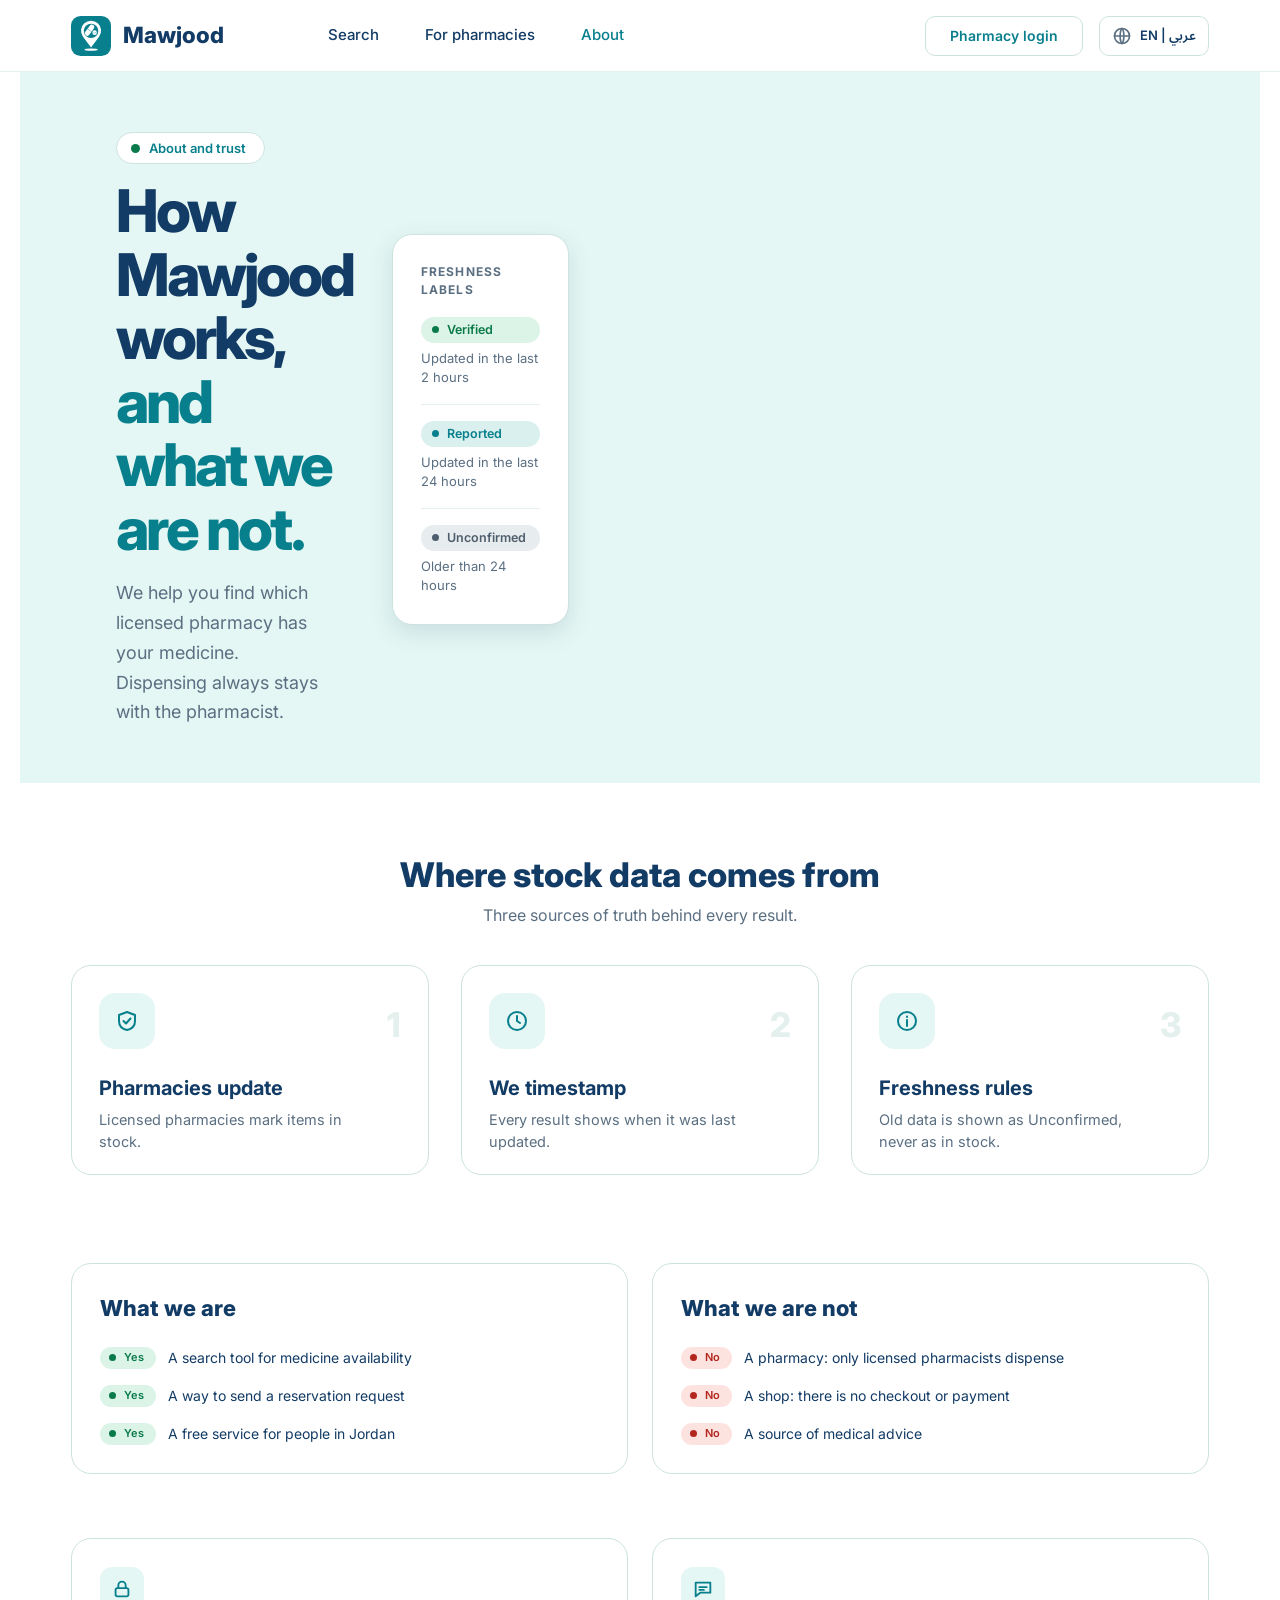
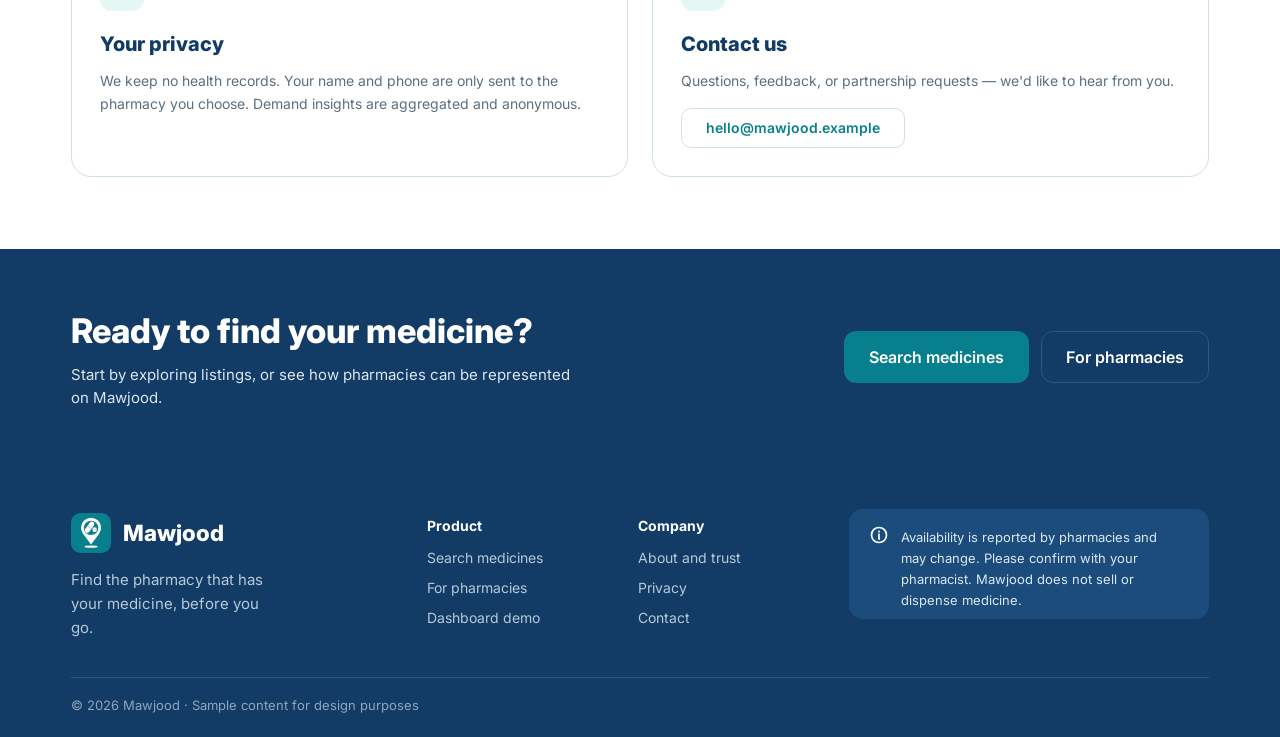
==== commit 89877277: "updated login function" ====
--- a/mawjood-front/about.html
+++ b/mawjood-front/about.html
@@ -3,17 +3,22 @@
 <head>
   <meta charset="utf-8">
   <meta name="viewport" content="width=device-width, initial-scale=1">
-  <title>About Mawjood · Find medicine nearby</title>
-  <meta name="description" content="Learn about Mawjood, a simple way to discover nearby pharmacies and check medicine availability in Jordan.">
+  <title>About Mawjood · How it works and what we are not</title>
+  <meta name="description" content="Learn how Mawjood sources stock data, what the service is, and what it is not.">
   <meta name="theme-color" content="#087F8C">
+  <link rel="icon" href="assets/brand/favicon-32.png" type="image/svg+xml">
+  <link rel="icon" href="assets/brand/favicon-48.png" sizes="48x48">
+  <link rel="apple-touch-icon" href="assets/brand/favicon-180.png">
+  <link rel="preconnect" href="https://fonts.googleapis.com">
+  <link rel="preconnect" href="https://fonts.gstatic.com" crossorigin>
+  <link rel="stylesheet" href="https://fonts.googleapis.com/css2?family=Inter:wght@400;500;600;700;800&family=Noto+Sans+Arabic:wght@400;500;600;700;800&display=swap">
   <link rel="stylesheet" href="css/base.css">
   <link rel="stylesheet" href="css/components.css">
   <link rel="stylesheet" href="css/rtl.css">
   <link rel="stylesheet" href="css/pages.css">
-  <link rel="icon" type="image/svg+xml" href="assets/brand/favicon.svg">
-  <link rel="apple-touch-icon" href="assets/brand/apple-touch-icon.png">
 </head>
 <body class="page-about">
+
   <svg width="0" height="0" style="position:absolute" aria-hidden="true" focusable="false">
     <defs>
       <symbol id="i-search" viewBox="0 0 24 24"><circle cx="11" cy="11" r="7"/><path d="M20 20l-4-4"/></symbol>
@@ -27,6 +32,8 @@
       <symbol id="i-info" viewBox="0 0 24 24"><circle cx="12" cy="12" r="9"/><path d="M12 11v6M12 7.5v.5"/></symbol>
       <symbol id="i-globe" viewBox="0 0 24 24"><circle cx="12" cy="12" r="9"/><path d="M3 12h18M12 3c3 3 3 15 0 18M12 3c-3 3-3 15 0 18"/></symbol>
       <symbol id="i-menu" viewBox="0 0 24 24"><path d="M4 7h16M4 12h16M4 17h16"/></symbol>
+      <symbol id="i-check" viewBox="0 0 24 24"><path d="M5 12.5l4.5 4.5L19 7"/></symbol>
+      <symbol id="i-arrow-right" viewBox="0 0 24 24"><path d="M5 12h14M13 6l6 6-6 6"/></symbol>
 
       <symbol id="logo-tile" viewBox="0 0 816 816">
         <rect width="816" height="816" rx="196" fill="#087F8C"/>
@@ -46,21 +53,19 @@
   </svg>
 
   <a class="skip-link" href="#main">Skip to content</a>
+
   <header class="site-header">
     <div class="container site-header__inner">
       <a class="brand" href="index.html" aria-label="Mawjood, home">
-        <img class="brand__lockup" src="assets/brand/lockup-on-white.svg" alt="Mawjood">
+        <svg class="brand__tile" aria-hidden="true"><use href="#logo-tile"/></svg>
+        <span class="brand__name" data-i18n="brand.name">Mawjood</span>
       </a>
 
       <nav class="site-nav" id="site-nav" aria-label="Main">
         <ul class="site-nav__list">
-          <li><a class="site-nav__link" href="index.html" data-i18n="nav.home">Home</a></li>
           <li><a class="site-nav__link" href="search.html" data-i18n="nav.search">Search</a></li>
-          <li><a class="site-nav__link" href="medicine.html" data-i18n="nav.medicine">Medicine</a></li>
-          <li><a class="site-nav__link" href="pharmacy.html" data-i18n="nav.pharmacy">Pharmacy</a></li>
           <li><a class="site-nav__link" href="for-pharmacies.html" data-i18n="nav.forPharmacies">For pharmacies</a></li>
-          <li><a class="site-nav__link" href="dashboard.html" data-i18n="nav.dashboard">Dashboard</a></li>
-          <li><a class="site-nav__link" href="about.html" data-i18n="nav.about">About</a></li>
+          <li><a class="site-nav__link" href="about.html" aria-current="page" data-i18n="nav.about">About</a></li>
           <li class="site-nav__login"><a class="btn btn--secondary btn--sm" href="login.html" data-i18n="nav.login">Pharmacy login</a></li>
         </ul>
       </nav>
@@ -79,52 +84,135 @@
   </header>
 
   <main id="main">
+
+    <!-- Hero ---------------------------------------------------------------- -->
     <section class="about-hero">
-      <div class="about-hero__content">
-        <p class="eyebrow">ABOUT MAWJOOD</p>
-        <h1>Finding the medicine you need should feel <span>simpler.</span></h1>
-        <p class="about-hero__lead">Mawjood helps people discover nearby pharmacies, check medicine listings, and reach out to pharmacies with fewer steps.</p>
-        <div class="about-hero__actions"><a class="btn btn--primary" href="search.html">Explore medicines <span aria-hidden="true">→</span></a><a class="about-text-link" href="#how-it-works">See how it works</a></div>
-        <div class="about-hero__trust"><span class="about-trust-icon">✓</span><span><strong>Built around easier access</strong><small>Clear information, useful connections, less guesswork.</small></span></div>
-      </div>
-      <div class="about-hero__visual" aria-label="Illustration of finding a pharmacy">
-        <div class="about-orbit about-orbit--one"></div><div class="about-orbit about-orbit--two"></div>
-        <div class="about-map-card">
-          <div class="about-map-card__top"><span class="about-map-dot"></span><span>Pharmacies near you</span><span class="about-map-menu">•••</span></div>
-          <div class="about-map-art" aria-hidden="true">
-            <span class="map-road map-road--one"></span><span class="map-road map-road--two"></span><span class="map-road map-road--three"></span><span class="map-park"></span>
-            <span class="map-pin map-pin--one"><b>+</b></span><span class="map-pin map-pin--two"><b>+</b></span><span class="map-pin map-pin--three"><b>+</b></span>
+      <div class="container about-hero__inner">
+        <div class="about-hero__copy">
+          <p class="pill">
+            <span class="pill__dot" aria-hidden="true"></span>
+            <span>About and trust</span>
+          </p>
+          <h1 class="about-hero__title">
+            How Mawjood works,
+            <span class="about-hero__title-accent">and what we are not.</span>
+          </h1>
+          <p class="about-hero__lede">
+            We help you find which licensed pharmacy has your medicine.
+            Dispensing always stays with the pharmacist.
+          </p>
+        </div>
+        <div class="about-hero__visual" aria-hidden="true">
+          <div class="about-freshness-card">
+            <p class="about-freshness-card__label">Freshness labels</p>
+            <ul class="about-freshness-list">
+              <li>
+                <span class="badge badge--in">Verified</span>
+                <span>Updated in the last 2 hours</span>
+              </li>
+              <li>
+                <span class="badge badge--reported">Reported</span>
+                <span>Updated in the last 24 hours</span>
+              </li>
+              <li>
+                <span class="badge badge--unconfirmed">Unconfirmed</span>
+                <span>Older than 24 hours</span>
+              </li>
+            </ul>
           </div>
-          <div class="about-map-card__bottom"><span class="about-map-symbol">+</span><span><strong>Al-Shifa Pharmacy</strong><small>Example pharmacy listing · Amman</small></span><span class="about-map-arrow">↗</span></div>
-        </div>
-        <div class="about-float-card about-float-card--availability"><span class="about-float-check">✓</span><span><strong>Availability at a glance</strong><small>Check listings before you go</small></span></div>
-        <div class="about-float-card about-float-card--location"><span class="about-location-icon">⌖</span><span><strong>Closer to your community</strong><small>Discover pharmacies nearby</small></span></div>
-        <span class="about-deco about-deco--plus">+</span><span class="about-deco about-deco--dot"></span>
-      </div>
-    </section>
-
-    <section class="about-mission section-pad">
-      <div class="about-section-intro"><p class="eyebrow">OUR PURPOSE</p><h2>Make the next step <span>easier.</span></h2></div>
-      <div class="about-mission__text"><p>When someone needs a medicine, the search can involve several calls, visits, and unanswered questions. Mawjood is designed to make that first step more straightforward by bringing pharmacy information and medicine listings into one easy-to-use experience.</p><p>We want to help people make more informed decisions about where to ask, while helping pharmacies share useful information with their communities.</p></div>
-    </section>
-
-    <section class="about-values section-pad" id="how-it-works">
-      <div class="about-centered-heading"><p class="eyebrow">HOW MAWJOOD HELPS</p><h2>Useful information. <span>Clear next steps.</span></h2><p>A simple experience for people looking for medicines and the pharmacies that serve them.</p></div>
-      <div class="about-value-grid">
-        <article class="about-value-card"><span class="about-value-icon about-value-icon--teal">⌕</span><p class="about-step">01 / DISCOVER</p><h3>Search in one place</h3><p>Explore medicine listings and find pharmacies that may be able to help, without starting from scratch each time.</p><a href="search.html">Search medicines <span>→</span></a></article>
-        <article class="about-value-card"><span class="about-value-icon about-value-icon--blue">⌖</span><p class="about-step">02 / COMPARE</p><h3>See pharmacy details</h3><p>Review available listing details, location, and contact options to decide which pharmacy to contact next.</p><a href="pharmacy.html">View example pharmacy <span>→</span></a></article>
-        <article class="about-value-card"><span class="about-value-icon about-value-icon--orange">↗</span><p class="about-step">03 / CONNECT</p><h3>Reach out directly</h3><p>Use the contact options provided by a pharmacy to ask about stock, pricing, or opening hours before visiting.</p><a href="for-pharmacies.html">For pharmacies <span>→</span></a></article>
-      </div>
-    </section>
-
-    <section class="about-commitment section-pad">
-      <div class="about-commitment__visual"><div class="about-commitment-illustration"><span class="about-commitment-ring"></span><span class="about-commitment-cross">+</span><span class="about-commitment-pill about-commitment-pill--one"></span><span class="about-commitment-pill about-commitment-pill--two"></span><span class="about-commitment-spark">✦</span></div></div>
-      <div class="about-commitment__content"><p class="eyebrow">OUR COMMITMENT</p><h2>Helpful pharmacy information, with <span>people first.</span></h2><p>Mawjood is intended to make discovery and communication easier—not to replace advice from a qualified healthcare professional.</p><ul><li><span>✓</span><span><strong>Clarity over confusion</strong><small>We aim to present pharmacy and medicine information in a straightforward way.</small></span></li><li><span>✓</span><span><strong>Connection, not guesswork</strong><small>Contact a pharmacy to confirm current stock, prices, and opening hours.</small></span></li><li><span>✓</span><span><strong>Respect for professional care</strong><small>For diagnosis, treatment, or medicine safety questions, speak with a pharmacist or clinician.</small></span></li></ul></div>
-    </section>
-
-    <section class="about-note section-pad"><div><p class="eyebrow">A NOTE ON AVAILABILITY</p><h2>Listings are a starting point—not a guarantee.</h2><p>Medicine stock, prices, and pharmacy hours can change. Always confirm details directly with the pharmacy before travelling or making a decision. Mawjood does not provide medical diagnosis or treatment advice.</p></div><span class="about-note__icon">i</span></section>
-
-    <section class="about-join section-pad"><div class="about-join__content"><p class="eyebrow">LET'S MAKE ACCESS EASIER</p><h2>Ready to find a pharmacy—or help your community find you?</h2><p>Start by exploring medicine listings, or learn how pharmacies can be represented on Mawjood.</p></div><div class="about-join__actions"><a class="btn btn--light" href="search.html">Find medicine <span>→</span></a><a class="about-join__secondary" href="for-pharmacies.html">Partner with Mawjood ↗</a></div><span class="about-join__decoration">+</span></section>
+        </div>
+      </div>
+    </section>
+
+    <!-- Where stock data comes from ---------------------------------------- -->
+    <section class="about-steps">
+      <div class="container">
+        <div class="section-head">
+          <h2 class="section-head__title">Where stock data comes from</h2>
+          <p class="section-head__sub">Three sources of truth behind every result.</p>
+        </div>
+        <ol class="steps">
+          <li class="step">
+            <span class="step__icon" aria-hidden="true"><svg class="icon"><use href="#i-shield"/></svg></span>
+            <span class="step__num" aria-hidden="true">1</span>
+            <div class="step__body">
+              <h3 class="step__title">Pharmacies update</h3>
+              <p class="step__desc">Licensed pharmacies mark items in stock.</p>
+            </div>
+          </li>
+          <li class="step">
+            <span class="step__icon" aria-hidden="true"><svg class="icon"><use href="#i-clock"/></svg></span>
+            <span class="step__num" aria-hidden="true">2</span>
+            <div class="step__body">
+              <h3 class="step__title">We timestamp</h3>
+              <p class="step__desc">Every result shows when it was last updated.</p>
+            </div>
+          </li>
+          <li class="step">
+            <span class="step__icon" aria-hidden="true"><svg class="icon"><use href="#i-info"/></svg></span>
+            <span class="step__num" aria-hidden="true">3</span>
+            <div class="step__body">
+              <h3 class="step__title">Freshness rules</h3>
+              <p class="step__desc">Old data is shown as Unconfirmed, never as in stock.</p>
+            </div>
+          </li>
+        </ol>
+      </div>
+    </section>
+
+    <!-- What we are / are not ---------------------------------------------- -->
+    <section class="about-compare">
+      <div class="container about-compare__grid">
+        <article class="card about-compare__card">
+          <h2>What we are</h2>
+          <ul class="about-compare__list">
+            <li><span class="badge badge--in">Yes</span><span>A search tool for medicine availability</span></li>
+            <li><span class="badge badge--in">Yes</span><span>A way to send a reservation request</span></li>
+            <li><span class="badge badge--in">Yes</span><span>A free service for people in Jordan</span></li>
+          </ul>
+        </article>
+        <article class="card about-compare__card">
+          <h2>What we are not</h2>
+          <ul class="about-compare__list">
+            <li><span class="badge badge--out">No</span><span>A pharmacy: only licensed pharmacists dispense</span></li>
+            <li><span class="badge badge--out">No</span><span>A shop: there is no checkout or payment</span></li>
+            <li><span class="badge badge--out">No</span><span>A source of medical advice</span></li>
+          </ul>
+        </article>
+      </div>
+    </section>
+
+    <!-- Privacy + Contact --------------------------------------------------- -->
+    <section class="about-info">
+      <div class="container about-info__grid">
+        <article class="card about-info__card">
+          <span class="about-info__icon" aria-hidden="true"><svg class="icon icon--22"><use href="#i-lock"/></svg></span>
+          <h2 id="privacy">Your privacy</h2>
+          <p>We keep no health records. Your name and phone are only sent to the pharmacy you choose. Demand insights are aggregated and anonymous.</p>
+        </article>
+        <article class="card about-info__card" id="contact">
+          <span class="about-info__icon" aria-hidden="true"><svg class="icon icon--22"><use href="#i-chat"/></svg></span>
+          <h2>Contact us</h2>
+          <p>Questions, feedback, or partnership requests — we'd like to hear from you.</p>
+          <a class="btn btn--secondary btn--sm" href="mailto:hello@mawjood.example">hello@mawjood.example</a>
+        </article>
+      </div>
+    </section>
+
+    <!-- CTA ----------------------------------------------------------------- -->
+    <section class="about-cta">
+      <div class="container about-cta__inner">
+        <div>
+          <h2>Ready to find your medicine?</h2>
+          <p>Start by exploring listings, or see how pharmacies can be represented on Mawjood.</p>
+        </div>
+        <div class="about-cta__actions">
+          <a class="btn btn--primary btn--lg" href="search.html">Search medicines</a>
+          <a class="btn btn--secondary btn--lg" href="for-pharmacies.html">For pharmacies</a>
+        </div>
+      </div>
+    </section>
+
   </main>
 
   <footer class="site-footer">
@@ -132,11 +220,11 @@
       <div class="site-footer__top">
         <div class="site-footer__brand">
           <a class="brand" href="index.html" aria-label="Mawjood, home">
-            <img class="brand__lockup" src="assets/brand/lockup-on-navy.svg" alt="Mawjood">
+            <svg class="brand__tile" aria-hidden="true"><use href="#logo-tile"/></svg>
+            <span class="brand__name" data-i18n="brand.name">Mawjood</span>
           </a>
           <p class="site-footer__tagline" data-i18n="footer.tagline">Find the pharmacy that has your medicine, before you go.</p>
         </div>
-
         <nav class="footer-col" aria-labelledby="footer-product">
           <h2 class="footer-col__title" id="footer-product" data-i18n="footer.product">Product</h2>
           <ul class="footer-col__list">
@@ -145,7 +233,6 @@
             <li><a class="footer-col__link" href="dashboard.html" data-i18n="footer.dashboardDemo">Dashboard demo</a></li>
           </ul>
         </nav>
-
         <nav class="footer-col" aria-labelledby="footer-company">
           <h2 class="footer-col__title" id="footer-company" data-i18n="footer.company">Company</h2>
           <ul class="footer-col__list">
@@ -154,13 +241,11 @@
             <li><a class="footer-col__link" href="about.html#contact" data-i18n="footer.contact">Contact</a></li>
           </ul>
         </nav>
-
         <aside class="notice" aria-label="Availability notice" data-i18n-aria-label="footer.noticeAria">
           <svg class="icon icon--20" aria-hidden="true"><use href="#i-info"/></svg>
           <p data-i18n="footer.notice">Availability is reported by pharmacies and may change. Please confirm with your pharmacist. Mawjood does not sell or dispense medicine.</p>
         </aside>
       </div>
-
       <p class="site-footer__bottom">
         <span data-i18n="footer.copyright">© 2026 Mawjood · Sample content</span><span class="only-desktop" data-i18n="footer.copyrightSuffix"> for design purposes</span>
       </p>
@@ -181,6 +266,5 @@
     })();
   </script>
   <script src="js/i18n.js" defer></script>
-  <script src="js/about.js" defer></script>
 </body>
 </html>
--- a/mawjood-front/css/components.css
+++ b/mawjood-front/css/components.css
@@ -328,10 +328,11 @@
   gap: 12px;
   color: var(--navy);
 }
-.brand__lockup { display: block; width: 136px; height: auto; max-height: 38px; object-fit: contain; flex: none; }
-
-.site-nav { margin-inline-start: auto; }
-.site-nav__list { display: flex; align-items: center; gap: clamp(8px, 1.15vw, 18px); }
+.brand__tile { width: 40px; height: 40px; flex: none; }
+.brand__name { font-size: 22.4px; font-weight: 800; line-height: 1; }
+
+.site-nav { margin-inline-start: 88px; }
+.site-nav__list { display: flex; align-items: center; gap: 46px; }
 .site-nav__link {
   display: inline-flex;
   align-items: center;
@@ -696,10 +697,11 @@
 }
 
 /* Compact: hamburger nav, no map ------------------------------------------- */
-@media (max-width: 1120px) {
+@media (max-width: 899px) {
   :root { --header-h: 64px; }
 
-  .brand__lockup { width: 120px; max-height: 34px; }
+  .brand__tile { width: 36px; height: 36px; }
+  .brand__name { font-size: 20.16px; }
 
   .header-actions { gap: 4px; }
   .header-actions .btn-login { display: none; }
@@ -847,7 +849,8 @@
   /* Footer: mark + notice only */
   .site-footer__top { display: block; padding-top: 28px; }
   .site-footer .brand { margin-top: 0; }
-  .site-footer .brand__lockup { width: 128px; max-height: 35px; }
+  .site-footer .brand__tile { width: 34px; height: 34px; }
+  .site-footer .brand__name { font-size: 19px; }
   .site-footer__tagline,
   .footer-col { display: none; }
   .site-footer .notice { max-width: none; margin-top: 22px; padding: 16px 16px 8px; }
@@ -874,10 +877,3 @@
   }
   .site-footer .notice { grid-column: 1 / -1; max-width: 520px; }
 }
-
-/* Official Mawjood brand lockups and full site navigation */
-.brand { min-width: 136px; }
-.site-nav__link { font-size: 13px; white-space: nowrap; }
-.site-nav__list { gap: clamp(7px, .9vw, 14px); }
-.site-footer .brand__lockup { width: 150px; max-height: 42px; }
-@media (max-width: 1120px) { .site-nav__link { font-size: 16px; } }
--- a/mawjood-front/css/rtl.css
+++ b/mawjood-front/css/rtl.css
@@ -63,4 +63,4 @@
 html[dir="rtl"] select,
 html[dir="rtl"] textarea {
   text-align: start;
-}
+}
--- a/mawjood-front/css/pages.css
+++ b/mawjood-front/css/pages.css
@@ -1,388 +1,4585 @@
 /* Page-specific layouts for search results and medicine details.
    Shared colours, type, spacing and controls continue to come from base.css/components.css. */
-.page-intro { background: var(--surface, #F7FAFA); padding-block: 28px 64px; min-height: 60vh; }
-.breadcrumbs { display:flex; align-items:center; gap:10px; color:var(--muted); font-size:13px; margin-bottom:26px; }
-.breadcrumbs a { color:var(--teal); }
-.eyebrow { color:var(--teal); font-size:11px; font-weight:800; letter-spacing:.12em; margin-bottom:8px; }
-.page-title { color:var(--navy); font-size:clamp(28px,3vw,38px); font-weight:800; letter-spacing:-.035em; line-height:1.15; }
-.page-subtitle { color:var(--muted); margin-top:10px; line-height:1.6; max-width:570px; }
-.search-page__top { display:flex; align-items:flex-end; justify-content:space-between; gap:28px; margin-bottom:30px; }
-.results-search { display:flex; align-items:center; gap:12px; width:min(520px,52%); min-height:54px; padding:6px 7px 6px 16px; background:var(--white); border:1px solid var(--border); border-radius:var(--r-12); }
-.results-search .icon { flex:none; color:var(--muted); }
-.results-search input { min-width:0; flex:1; border:0; outline:0; background:transparent; color:var(--navy); }
-.results-layout { display:grid; grid-template-columns:248px minmax(0,1fr); gap:26px; align-items:start; }
-.filters { padding:22px; }
-.filters__head,.results-toolbar,.section-heading-row { display:flex; align-items:center; justify-content:space-between; gap:14px; }
-.filters__head { margin-bottom:22px; }
-.filters__head h2 { font-size:16px; }
-.text-button { border:0; padding:4px; color:var(--teal); background:transparent; cursor:pointer; font-size:12px; font-weight:700; }
-.filter-label { display:block; color:var(--navy); font-size:13px; font-weight:700; margin:16px 0 9px; }
-.form-control { width:100%; height:42px; padding:0 12px; border:1px solid var(--border); border-radius:var(--r-10); color:var(--navy); background:var(--white); }
-.filter-check,.radio-row { display:flex; align-items:center; gap:10px; color:var(--navy); font-size:13px; margin-top:14px; cursor:pointer; }
-.filter-check input,.radio-row input { accent-color:var(--teal); width:16px; height:16px; }
-.filter-divider { height:1px; background:var(--line); margin:20px 0; }
-.filters input[type=range] { width:100%; accent-color:var(--teal); }
-.range-ends { display:flex; justify-content:space-between; color:var(--muted); font-size:11px; }
-.results-toolbar { margin:0 0 18px; }
-.results-toolbar h2 { font-size:20px; color:var(--navy); }
-.results-toolbar p { color:var(--muted); font-size:12px; margin-top:5px; }
-.view-toggle { display:flex; gap:3px; padding:4px; border-radius:10px; background:#EAF0F1; }
-.view-toggle__button { padding:8px 15px; border:0; border-radius:7px; background:transparent; color:var(--muted); font-size:13px; cursor:pointer; }
-.view-toggle__button.is-active { background:var(--white); color:var(--navy); box-shadow:0 1px 3px #123b6514; }
-.notice-inline { display:flex; gap:12px; align-items:flex-start; padding:15px 17px; margin-bottom:16px; border:1px solid #D5EAE7; border-radius:var(--r-12); background:#EDF8F6; color:var(--navy); font-size:13px; line-height:1.55; }
-.notice-inline p { flex:1; }
-.notice-inline a { color:var(--teal); font-weight:700; text-decoration:underline; }
-.notice-inline__icon { display:grid; place-items:center; flex:none; width:22px; height:22px; border:1px solid #9BCBC4; border-radius:50%; color:var(--teal); font-weight:800; font-size:12px; }
-.pharmacy-results,.medicine-pharmacies { display:grid; gap:12px; }
-.pharmacy-card { display:flex; align-items:center; justify-content:space-between; gap:18px; padding:20px; background:var(--white); }
-.pharmacy-card__body { min-width:0; flex:1; }
-.pharmacy-card__heading { display:flex; align-items:center; flex-wrap:wrap; gap:10px; }
-.pharmacy-card__heading h3 { color:var(--navy); font-size:16px; font-weight:750; }
-.pharmacy-card__heading h3 a:hover { color:var(--teal); }
-.pharmacy-card__meta { display:flex; align-items:center; gap:6px; color:var(--muted); font-size:12px; margin-top:8px; }
-.pharmacy-card__meta .icon { color:var(--teal); }
-.pharmacy-card__updated { color:var(--muted); font-size:11px; margin-top:7px; }
-.pharmacy-card__updated span { padding-inline:4px; }
-.pharmacy-card__actions { display:flex; align-items:center; gap:14px; flex:none; }
-.action-link { color:var(--teal); font-size:12px; font-weight:700; }
-.badge--low { display:inline-flex; align-items:center; padding:5px 9px; border-radius:99px; background:#FFEFCF; color:#8A5200; font-size:11px; font-weight:700; }
-.badge--unknown,.badge--neutral { display:inline-flex; align-items:center; padding:5px 9px; border-radius:99px; background:#E7ECEF; color:#4F5E6C; font-size:11px; font-weight:700; }
-.show-more { display:flex; margin:20px auto; }
-.stock-legend { display:flex; flex-wrap:wrap; gap:18px; color:var(--muted); font-size:12px; margin-top:24px; }
-.stock-legend span { display:flex; align-items:center; gap:7px; }
-.legend-dot { width:8px; height:8px; border-radius:50%; display:inline-block; }
-.legend-dot--in { background:#0A7A4A; }.legend-dot--low { background:#C18117; }.legend-dot--unknown { background:#7A8790; }
-.empty-state { padding:24px; text-align:center; color:var(--muted); background:var(--white); border:1px dashed var(--border); border-radius:var(--r-12); }
-.results-main.is-map-view .pharmacy-results { display:none; }
-.results-main.is-map-view::after { content:"Map preview · Connect a map provider to show live pharmacy pins."; display:grid; place-items:center; min-height:360px; margin-top:12px; padding:24px; border:1px dashed var(--border); border-radius:var(--r-16); background:linear-gradient(135deg,#EAF5F2,#F6FAFA); color:var(--muted); text-align:center; }
-.medicine-hero { display:grid; grid-template-columns:300px minmax(0,1fr); gap:42px; padding:34px; background:var(--white); margin-bottom:34px; }
-.medicine-hero__visual { display:grid; place-items:center; min-height:280px; border-radius:var(--r-16); background:#F1F8F7; }
-.medicine-pack { display:flex; flex-direction:column; justify-content:center; width:190px; height:230px; padding:22px 18px; border:1px solid #D3DDE1; border-radius:6px; background:linear-gradient(145deg,#fff 0 58%,#E5F7F4 58%); box-shadow:0 14px 28px #123b6518; transform:rotate(-3deg); }
-.medicine-pack__brand { color:#123B65; font-size:28px; font-weight:800; letter-spacing:-1.5px; }
-.medicine-pack__extra { color:#087F8C; font-size:24px; font-weight:800; letter-spacing:.12em; }
-.medicine-pack__strength { color:#123B65; font-size:14px; font-weight:800; margin-top:15px; }
-.medicine-pack__detail { color:#53677A; font-size:10px; margin-top:5px; }
-.medicine-hero__content { align-self:center; }
-.medicine-subtitle { color:var(--muted); font-size:14px; margin-top:12px; }
-.medicine-tags { display:flex; align-items:center; flex-wrap:wrap; gap:12px; margin-top:20px; }
-.price-label { color:var(--muted); font-size:12px; }
-.medicine-price { color:var(--navy); font-size:30px; font-weight:800; margin-top:17px; }
-.medicine-price small { font-size:15px; }.medicine-price span { color:var(--muted); font-size:11px; font-weight:500; margin-inline-start:8px; }
-.medicine-disclaimer { max-width:540px; color:var(--muted); font-size:11px; line-height:1.6; margin:10px 0 20px; }
-.medicine-columns { display:grid; grid-template-columns:minmax(0,1fr) 285px; gap:28px; align-items:start; }
-.detail-section { margin-bottom:34px; scroll-margin-top:95px; }
-.section-heading-row { margin-bottom:16px; }
-.section-heading-row h2 { color:var(--navy); font-size:23px; }
-.section-heading-row a { color:var(--teal); font-size:12px; font-weight:700; }
-.count-pill { display:inline-grid; place-items:center; min-width:27px; height:27px; padding:0 7px; border-radius:99px; background:#DDF3EF; color:var(--teal); font-size:12px; vertical-align:middle; }
-.section-note { color:var(--muted); font-size:13px; margin:-4px 0 16px; }
-.equivalent-grid { display:grid; grid-template-columns:repeat(2,minmax(0,1fr)); gap:12px; }
-.equivalent-card { display:flex; align-items:center; gap:12px; padding:17px; background:var(--white); }
-.equivalent-card__icon { display:grid; place-items:center; width:42px; height:48px; flex:none; border-radius:8px; background:var(--mint); color:var(--teal); font-size:12px; font-weight:800; }
-.equivalent-card h3 { color:var(--navy); font-size:14px; }.equivalent-card p { color:var(--muted); font-size:11px; margin-top:5px; }.equivalent-card a { color:var(--teal); font-size:24px; margin-inline-start:auto; }
-.availability-text { display:block; color:#0A7A4A; font-size:11px; font-weight:700; margin-top:7px; }
-.prescription-note,.trust-mini { padding:22px; background:var(--white); }
-.prescription-note__icon { display:grid; place-items:center; width:42px; height:42px; margin-bottom:15px; border-radius:12px; background:var(--mint); color:var(--teal); }
-.prescription-note h2,.trust-mini h2 { color:var(--navy); font-size:16px; }
-.prescription-note p,.trust-mini p { color:var(--muted); font-size:12px; line-height:1.65; margin-top:10px; }
-.prescription-note .muted-copy { padding-top:12px; border-top:1px solid var(--line); }
-.trust-mini { display:flex; gap:12px; margin-top:14px; }.trust-mini > .icon { flex:none; color:var(--teal); }
+.page-intro {
+  background: var(--surface, #F7FAFA);
+  padding-block: 28px 64px;
+  min-height: 60vh;
+}
+
+.breadcrumbs {
+  display: flex;
+  align-items: center;
+  gap: 10px;
+  color: var(--muted);
+  font-size: 13px;
+  margin-bottom: 26px;
+}
+
+.breadcrumbs a {
+  color: var(--teal);
+}
+
+.eyebrow {
+  color: var(--teal);
+  font-size: 11px;
+  font-weight: 800;
+  letter-spacing: .12em;
+  margin-bottom: 8px;
+}
+
+.page-title {
+  color: var(--navy);
+  font-size: clamp(28px, 3vw, 38px);
+  font-weight: 800;
+  letter-spacing: -.035em;
+  line-height: 1.15;
+}
+
+.page-subtitle {
+  color: var(--muted);
+  margin-top: 10px;
+  line-height: 1.6;
+  max-width: 570px;
+}
+
+.search-page__top {
+  display: flex;
+  align-items: flex-end;
+  justify-content: space-between;
+  gap: 28px;
+  margin-bottom: 30px;
+}
+
+.results-search {
+  display: flex;
+  align-items: center;
+  gap: 12px;
+  width: min(520px, 52%);
+  min-height: 54px;
+  padding: 6px 7px 6px 16px;
+  background: var(--white);
+  border: 1px solid var(--border);
+  border-radius: var(--r-12);
+}
+
+.results-search .icon {
+  flex: none;
+  color: var(--muted);
+}
+
+.results-search input {
+  min-width: 0;
+  flex: 1;
+  border: 0;
+  outline: 0;
+  background: transparent;
+  color: var(--navy);
+}
+
+.results-layout {
+  display: grid;
+  grid-template-columns: 248px minmax(0, 1fr);
+  gap: 26px;
+  align-items: start;
+}
+
+.filters {
+  padding: 22px;
+}
+
+.filters__head,
+.results-toolbar,
+.section-heading-row {
+  display: flex;
+  align-items: center;
+  justify-content: space-between;
+  gap: 14px;
+}
+
+.filters__head {
+  margin-bottom: 22px;
+}
+
+.filters__head h2 {
+  font-size: 16px;
+}
+
+.text-button {
+  border: 0;
+  padding: 4px;
+  color: var(--teal);
+  background: transparent;
+  cursor: pointer;
+  font-size: 12px;
+  font-weight: 700;
+}
+
+.filter-label {
+  display: block;
+  color: var(--navy);
+  font-size: 13px;
+  font-weight: 700;
+  margin: 16px 0 9px;
+}
+
+.form-control {
+  width: 100%;
+  height: 42px;
+  padding: 0 12px;
+  border: 1px solid var(--border);
+  border-radius: var(--r-10);
+  color: var(--navy);
+  background: var(--white);
+}
+
+.filter-check,
+.radio-row {
+  display: flex;
+  align-items: center;
+  gap: 10px;
+  color: var(--navy);
+  font-size: 13px;
+  margin-top: 14px;
+  cursor: pointer;
+}
+
+.filter-check input,
+.radio-row input {
+  accent-color: var(--teal);
+  width: 16px;
+  height: 16px;
+}
+
+.filter-divider {
+  height: 1px;
+  background: var(--line);
+  margin: 20px 0;
+}
+
+.filters input[type=range] {
+  width: 100%;
+  accent-color: var(--teal);
+}
+
+.range-ends {
+  display: flex;
+  justify-content: space-between;
+  color: var(--muted);
+  font-size: 11px;
+}
+
+.results-toolbar {
+  margin: 0 0 18px;
+}
+
+.results-toolbar h2 {
+  font-size: 20px;
+  color: var(--navy);
+}
+
+.results-toolbar p {
+  color: var(--muted);
+  font-size: 12px;
+  margin-top: 5px;
+}
+
+.view-toggle {
+  display: flex;
+  gap: 3px;
+  padding: 4px;
+  border-radius: 10px;
+  background: #EAF0F1;
+}
+
+.view-toggle__button {
+  padding: 8px 15px;
+  border: 0;
+  border-radius: 7px;
+  background: transparent;
+  color: var(--muted);
+  font-size: 13px;
+  cursor: pointer;
+}
+
+.view-toggle__button.is-active {
+  background: var(--white);
+  color: var(--navy);
+  box-shadow: 0 1px 3px #123b6514;
+}
+
+.notice-inline {
+  display: flex;
+  gap: 12px;
+  align-items: flex-start;
+  padding: 15px 17px;
+  margin-bottom: 16px;
+  border: 1px solid #D5EAE7;
+  border-radius: var(--r-12);
+  background: #EDF8F6;
+  color: var(--navy);
+  font-size: 13px;
+  line-height: 1.55;
+}
+
+.notice-inline p {
+  flex: 1;
+}
+
+.notice-inline a {
+  color: var(--teal);
+  font-weight: 700;
+  text-decoration: underline;
+}
+
+.notice-inline__icon {
+  display: grid;
+  place-items: center;
+  flex: none;
+  width: 22px;
+  height: 22px;
+  border: 1px solid #9BCBC4;
+  border-radius: 50%;
+  color: var(--teal);
+  font-weight: 800;
+  font-size: 12px;
+}
+
+.pharmacy-results,
+.medicine-pharmacies {
+  display: grid;
+  gap: 12px;
+}
+
+.pharmacy-card {
+  display: flex;
+  align-items: center;
+  justify-content: space-between;
+  gap: 18px;
+  padding: 20px;
+  background: var(--white);
+}
+
+.pharmacy-card__body {
+  min-width: 0;
+  flex: 1;
+}
+
+.pharmacy-card__heading {
+  display: flex;
+  align-items: center;
+  flex-wrap: wrap;
+  gap: 10px;
+}
+
+.pharmacy-card__heading h3 {
+  color: var(--navy);
+  font-size: 16px;
+  font-weight: 750;
+}
+
+.pharmacy-card__heading h3 a:hover {
+  color: var(--teal);
+}
+
+.pharmacy-card__meta {
+  display: flex;
+  align-items: center;
+  gap: 6px;
+  color: var(--muted);
+  font-size: 12px;
+  margin-top: 8px;
+}
+
+.pharmacy-card__meta .icon {
+  color: var(--teal);
+}
+
+.pharmacy-card__updated {
+  color: var(--muted);
+  font-size: 11px;
+  margin-top: 7px;
+}
+
+.pharmacy-card__updated span {
+  padding-inline: 4px;
+}
+
+.pharmacy-card__actions {
+  display: flex;
+  align-items: center;
+  gap: 14px;
+  flex: none;
+}
+
+.action-link {
+  color: var(--teal);
+  font-size: 12px;
+  font-weight: 700;
+}
+
+.badge--low {
+  display: inline-flex;
+  align-items: center;
+  padding: 5px 9px;
+  border-radius: 99px;
+  background: #FFEFCF;
+  color: #8A5200;
+  font-size: 11px;
+  font-weight: 700;
+}
+
+.badge--unknown,
+.badge--neutral {
+  display: inline-flex;
+  align-items: center;
+  padding: 5px 9px;
+  border-radius: 99px;
+  background: #E7ECEF;
+  color: #4F5E6C;
+  font-size: 11px;
+  font-weight: 700;
+}
+
+.show-more {
+  display: flex;
+  margin: 20px auto;
+}
+
+.stock-legend {
+  display: flex;
+  flex-wrap: wrap;
+  gap: 18px;
+  color: var(--muted);
+  font-size: 12px;
+  margin-top: 24px;
+}
+
+.stock-legend span {
+  display: flex;
+  align-items: center;
+  gap: 7px;
+}
+
+.legend-dot {
+  width: 8px;
+  height: 8px;
+  border-radius: 50%;
+  display: inline-block;
+}
+
+.legend-dot--in {
+  background: #0A7A4A;
+}
+
+.legend-dot--low {
+  background: #C18117;
+}
+
+.legend-dot--unknown {
+  background: #7A8790;
+}
+
+.empty-state {
+  padding: 24px;
+  text-align: center;
+  color: var(--muted);
+  background: var(--white);
+  border: 1px dashed var(--border);
+  border-radius: var(--r-12);
+}
+
+.results-main.is-map-view .pharmacy-results {
+  display: none;
+}
+
+.results-main.is-map-view::after {
+  content: "Map preview · Connect a map provider to show live pharmacy pins.";
+  display: grid;
+  place-items: center;
+  min-height: 360px;
+  margin-top: 12px;
+  padding: 24px;
+  border: 1px dashed var(--border);
+  border-radius: var(--r-16);
+  background: linear-gradient(135deg, #EAF5F2, #F6FAFA);
+  color: var(--muted);
+  text-align: center;
+}
+
+.medicine-hero {
+  display: grid;
+  grid-template-columns: 300px minmax(0, 1fr);
+  gap: 42px;
+  padding: 34px;
+  background: var(--white);
+  margin-bottom: 34px;
+}
+
+.medicine-hero__visual {
+  display: grid;
+  place-items: center;
+  min-height: 280px;
+  border-radius: var(--r-16);
+  background: #F1F8F7;
+}
+
+.medicine-pack {
+  display: flex;
+  flex-direction: column;
+  justify-content: center;
+  width: 190px;
+  height: 230px;
+  padding: 22px 18px;
+  border: 1px solid #D3DDE1;
+  border-radius: 6px;
+  background: linear-gradient(145deg, #fff 0 58%, #E5F7F4 58%);
+  box-shadow: 0 14px 28px #123b6518;
+  transform: rotate(-3deg);
+}
+
+.medicine-pack__brand {
+  color: #123B65;
+  font-size: 28px;
+  font-weight: 800;
+  letter-spacing: -1.5px;
+}
+
+.medicine-pack__extra {
+  color: #087F8C;
+  font-size: 24px;
+  font-weight: 800;
+  letter-spacing: .12em;
+}
+
+.medicine-pack__strength {
+  color: #123B65;
+  font-size: 14px;
+  font-weight: 800;
+  margin-top: 15px;
+}
+
+.medicine-pack__detail {
+  color: #53677A;
+  font-size: 10px;
+  margin-top: 5px;
+}
+
+.medicine-hero__content {
+  align-self: center;
+}
+
+.medicine-subtitle {
+  color: var(--muted);
+  font-size: 14px;
+  margin-top: 12px;
+}
+
+.medicine-tags {
+  display: flex;
+  align-items: center;
+  flex-wrap: wrap;
+  gap: 12px;
+  margin-top: 20px;
+}
+
+.price-label {
+  color: var(--muted);
+  font-size: 12px;
+}
+
+.medicine-price {
+  color: var(--navy);
+  font-size: 30px;
+  font-weight: 800;
+  margin-top: 17px;
+}
+
+.medicine-price small {
+  font-size: 15px;
+}
+
+.medicine-price span {
+  color: var(--muted);
+  font-size: 11px;
+  font-weight: 500;
+  margin-inline-start: 8px;
+}
+
+.medicine-disclaimer {
+  max-width: 540px;
+  color: var(--muted);
+  font-size: 11px;
+  line-height: 1.6;
+  margin: 10px 0 20px;
+}
+
+.medicine-columns {
+  display: grid;
+  grid-template-columns: minmax(0, 1fr) 285px;
+  gap: 28px;
+  align-items: start;
+}
+
+.detail-section {
+  margin-bottom: 34px;
+  scroll-margin-top: 95px;
+}
+
+.section-heading-row {
+  margin-bottom: 16px;
+}
+
+.section-heading-row h2 {
+  color: var(--navy);
+  font-size: 23px;
+}
+
+.section-heading-row a {
+  color: var(--teal);
+  font-size: 12px;
+  font-weight: 700;
+}
+
+.count-pill {
+  display: inline-grid;
+  place-items: center;
+  min-width: 27px;
+  height: 27px;
+  padding: 0 7px;
+  border-radius: 99px;
+  background: #DDF3EF;
+  color: var(--teal);
+  font-size: 12px;
+  vertical-align: middle;
+}
+
+.section-note {
+  color: var(--muted);
+  font-size: 13px;
+  margin: -4px 0 16px;
+}
+
+.equivalent-grid {
+  display: grid;
+  grid-template-columns: repeat(2, minmax(0, 1fr));
+  gap: 12px;
+}
+
+.equivalent-card {
+  display: flex;
+  align-items: center;
+  gap: 12px;
+  padding: 17px;
+  background: var(--white);
+}
+
+.equivalent-card__icon {
+  display: grid;
+  place-items: center;
+  width: 42px;
+  height: 48px;
+  flex: none;
+  border-radius: 8px;
+  background: var(--mint);
+  color: var(--teal);
+  font-size: 12px;
+  font-weight: 800;
+}
+
+.equivalent-card h3 {
+  color: var(--navy);
+  font-size: 14px;
+}
+
+.equivalent-card p {
+  color: var(--muted);
+  font-size: 11px;
+  margin-top: 5px;
+}
+
+.equivalent-card a {
+  color: var(--teal);
+  font-size: 24px;
+  margin-inline-start: auto;
+}
+
+.availability-text {
+  display: block;
+  color: #0A7A4A;
+  font-size: 11px;
+  font-weight: 700;
+  margin-top: 7px;
+}
+
+.prescription-note,
+.trust-mini {
+  padding: 22px;
+  background: var(--white);
+}
+
+.prescription-note__icon {
+  display: grid;
+  place-items: center;
+  width: 42px;
+  height: 42px;
+  margin-bottom: 15px;
+  border-radius: 12px;
+  background: var(--mint);
+  color: var(--teal);
+}
+
+.prescription-note h2,
+.trust-mini h2 {
+  color: var(--navy);
+  font-size: 16px;
+}
+
+.prescription-note p,
+.trust-mini p {
+  color: var(--muted);
+  font-size: 12px;
+  line-height: 1.65;
+  margin-top: 10px;
+}
+
+.prescription-note .muted-copy {
+  padding-top: 12px;
+  border-top: 1px solid var(--line);
+}
+
+.trust-mini {
+  display: flex;
+  gap: 12px;
+  margin-top: 14px;
+}
+
+.trust-mini>.icon {
+  flex: none;
+  color: var(--teal);
+}
+
 @media (max-width: 1050px) {
-  .results-layout { grid-template-columns:220px minmax(0,1fr); gap:18px; }
-  .pharmacy-card { align-items:flex-start; flex-direction:column; }
-  .pharmacy-card__actions { flex-wrap:wrap; }
-  .medicine-hero { grid-template-columns:240px minmax(0,1fr); gap:28px; }
-  .medicine-columns { grid-template-columns:minmax(0,1fr) 245px; gap:18px; }
-}
+  .results-layout {
+    grid-template-columns: 220px minmax(0, 1fr);
+    gap: 18px;
+  }
+
+  .pharmacy-card {
+    align-items: flex-start;
+    flex-direction: column;
+  }
+
+  .pharmacy-card__actions {
+    flex-wrap: wrap;
+  }
+
+  .medicine-hero {
+    grid-template-columns: 240px minmax(0, 1fr);
+    gap: 28px;
+  }
+
+  .medicine-columns {
+    grid-template-columns: minmax(0, 1fr) 245px;
+    gap: 18px;
+  }
+}
+
 @media (max-width: 760px) {
-  .page-intro { padding-block:18px 40px; }
-  .breadcrumbs { margin-bottom:18px; }
-  .search-page__top { align-items:stretch; flex-direction:column; gap:20px; margin-bottom:22px; }
-  .results-search { width:100%; }
-  .results-search .btn { padding-inline:14px; }
-  .results-layout { display:flex; flex-direction:column; }
-  .filters { width:100%; padding:17px; }
-  .results-main { width:100%; }
-  .results-toolbar h2 { font-size:17px; }
-  .results-toolbar p { font-size:11px; }
-  .pharmacy-card { padding:17px; gap:14px; }
-  .pharmacy-card__actions { width:100%; gap:12px; }
-  .pharmacy-card__actions .btn { flex:1; text-align:center; }
-  .action-link { padding-block:8px; }
-  .stock-legend { margin-top:18px; }
-  .medicine-hero { grid-template-columns:1fr; gap:22px; padding:20px; }
-  .medicine-hero__visual { min-height:220px; }
-  .medicine-pack { width:150px; height:180px; padding:16px; }
-  .medicine-pack__brand { font-size:24px; }.medicine-pack__extra { font-size:20px; }
-  .medicine-hero .page-title { font-size:29px; }
-  .medicine-columns { grid-template-columns:1fr; }
-  .medicine-aside { display:grid; grid-template-columns:1fr; gap:12px; }
-  .trust-mini { margin-top:0; }
-  .equivalent-grid { grid-template-columns:1fr; }
-  .results-toolbar { align-items:flex-start; }
-}
+  .page-intro {
+    padding-block: 18px 40px;
+  }
+
+  .breadcrumbs {
+    margin-bottom: 18px;
+  }
+
+  .search-page__top {
+    align-items: stretch;
+    flex-direction: column;
+    gap: 20px;
+    margin-bottom: 22px;
+  }
+
+  .results-search {
+    width: 100%;
+  }
+
+  .results-search .btn {
+    padding-inline: 14px;
+  }
+
+  .results-layout {
+    display: flex;
+    flex-direction: column;
+  }
+
+  .filters {
+    width: 100%;
+    padding: 17px;
+  }
+
+  .results-main {
+    width: 100%;
+  }
+
+  .results-toolbar h2 {
+    font-size: 17px;
+  }
+
+  .results-toolbar p {
+    font-size: 11px;
+  }
+
+  .pharmacy-card {
+    padding: 17px;
+    gap: 14px;
+  }
+
+  .pharmacy-card__actions {
+    width: 100%;
+    gap: 12px;
+  }
+
+  .pharmacy-card__actions .btn {
+    flex: 1;
+    text-align: center;
+  }
+
+  .action-link {
+    padding-block: 8px;
+  }
+
+  .stock-legend {
+    margin-top: 18px;
+  }
+
+  .medicine-hero {
+    grid-template-columns: 1fr;
+    gap: 22px;
+    padding: 20px;
+  }
+
+  .medicine-hero__visual {
+    min-height: 220px;
+  }
+
+  .medicine-pack {
+    width: 150px;
+    height: 180px;
+    padding: 16px;
+  }
+
+  .medicine-pack__brand {
+    font-size: 24px;
+  }
+
+  .medicine-pack__extra {
+    font-size: 20px;
+  }
+
+  .medicine-hero .page-title {
+    font-size: 29px;
+  }
+
+  .medicine-columns {
+    grid-template-columns: 1fr;
+  }
+
+  .medicine-aside {
+    display: grid;
+    grid-template-columns: 1fr;
+    gap: 12px;
+  }
+
+  .trust-mini {
+    margin-top: 0;
+  }
+
+  .equivalent-grid {
+    grid-template-columns: 1fr;
+  }
+
+  .results-toolbar {
+    align-items: flex-start;
+  }
+}
+
 @media (max-width: 420px) {
-  .results-search { gap:7px; padding-inline-start:10px; }
-  .results-search .btn { min-width:72px; }
-  .pharmacy-card__actions { gap:9px; }
-  .pharmacy-card__actions .btn { font-size:11px; padding-inline:10px; }
-  .medicine-tags { align-items:flex-start; flex-direction:column; gap:8px; }
+  .results-search {
+    gap: 7px;
+    padding-inline-start: 10px;
+  }
+
+  .results-search .btn {
+    min-width: 72px;
+  }
+
+  .pharmacy-card__actions {
+    gap: 9px;
+  }
+
+  .pharmacy-card__actions .btn {
+    font-size: 11px;
+    padding-inline: 10px;
+  }
+
+  .medicine-tags {
+    align-items: flex-start;
+    flex-direction: column;
+    gap: 8px;
+  }
 }
 
 /* Respect native hidden state even when a component defines display:flex/grid. */
-[hidden] { display: none !important; }
+[hidden] {
+  display: none !important;
+}
 
 
 /* Pharmacy profile and reservation form styles. */
-.pharmacy-hero { padding:28px; margin-bottom:28px; background:var(--white); }
-.pharmacy-hero__top { display:flex; align-items:center; gap:20px; }
-.pharmacy-avatar { display:grid; place-items:center; width:72px; height:72px; flex:none; border-radius:20px; background:#DDF3EF; color:var(--teal); }
-.pharmacy-hero__identity { min-width:0; flex:1; }
-.pharmacy-hero__identity .page-title { font-size:clamp(25px,3vw,34px); }
-.pharmacy-location { display:flex; align-items:center; gap:6px; color:var(--muted); font-size:13px; margin-top:9px; }
-.pharmacy-location .icon { color:var(--teal); }
-.pharmacy-status-row { display:flex; align-items:center; flex-wrap:wrap; gap:8px; color:var(--muted); font-size:11px; margin-top:12px; }
-.status-live { display:inline-flex; align-items:center; gap:6px; color:#0A7A4A; font-weight:750; }
-.status-live i { width:7px; height:7px; display:inline-block; border-radius:50%; background:#12A66A; box-shadow:0 0 0 3px #12A66A20; }
-.status-separator { color:#A8B3BA; }
-.pharmacy-hero__actions { display:flex; flex-wrap:wrap; gap:9px; }
-.pharmacy-hero__actions .btn { white-space:nowrap; }
-.pharmacy-quickfacts { display:grid; grid-template-columns:repeat(3,minmax(0,1fr)); gap:14px; padding-top:22px; margin-top:24px; border-top:1px solid var(--line); }
-.pharmacy-quickfacts > div { display:flex; align-items:center; gap:11px; min-width:0; }
-.quickfact-icon { display:grid; place-items:center; width:40px; height:40px; flex:none; border-radius:12px; background:#F0F7F6; color:var(--teal); }
-.pharmacy-quickfacts small { display:block; color:var(--muted); font-size:11px; margin-bottom:4px; }
-.pharmacy-quickfacts strong { display:block; color:var(--navy); font-size:12px; line-height:1.45; }
-.pharmacy-page-grid { display:grid; grid-template-columns:minmax(0,1fr) 300px; gap:28px; align-items:start; }
-.inventory-search { display:flex; align-items:center; gap:11px; min-height:48px; padding:5px 6px 5px 14px; margin-bottom:14px; border:1px solid var(--border); border-radius:var(--r-12); background:var(--white); }
-.inventory-search .icon { color:var(--muted); flex:none; }
-.inventory-search input { min-width:0; flex:1; border:0; outline:0; background:transparent; color:var(--navy); }
-.inventory-list { display:grid; gap:11px; }
-.inventory-card { display:flex; align-items:center; gap:14px; padding:16px; background:var(--white); }
-.medicine-mini-pack { display:grid; place-items:center; width:48px; height:58px; flex:none; border:1px solid #D7E2E5; border-radius:5px; background:linear-gradient(150deg,#fff 0 56%,#DDF3EF 56%); color:#087F8C; font-size:19px; font-weight:800; box-shadow:0 4px 9px #123b650d; }
-.medicine-mini-pack--generic { background:linear-gradient(150deg,#fff 0 56%,#E9EDF1 56%); color:#526777; }
-.medicine-mini-pack--orange { background:linear-gradient(150deg,#fff 0 56%,#FFE7C7 56%); color:#B96B16; }
-.medicine-mini-pack--blue { background:linear-gradient(150deg,#fff 0 56%,#DCEEFF 56%); color:#286EA7; font-size:12px; }
-.inventory-card__details { min-width:0; flex:1; }
-.inventory-card__details h3 { color:var(--navy); font-size:14px; line-height:1.4; }
-.inventory-card__details h3 a:hover { color:var(--teal); }
-.inventory-card__details p { color:var(--muted); font-size:11px; margin-top:5px; }
-.inventory-card__details small { display:block; color:var(--muted); font-size:10px; margin-top:7px; }
-.inventory-card__stock { display:flex; align-items:flex-end; flex-direction:column; gap:6px; flex:none; }
-.inventory-card__stock strong { color:var(--navy); font-size:13px; }
-.inventory-card__stock small { color:var(--muted); font-size:10px; }
-.inventory-footnote { color:var(--muted); font-size:11px; line-height:1.6; margin-top:14px; }
-.reservation-form { padding:22px; background:var(--white); }
-.form-grid { display:grid; grid-template-columns:repeat(2,minmax(0,1fr)); gap:16px; }
-.form-field { min-width:0; display:flex; flex-direction:column; gap:7px; }
-.form-field--full { grid-column:1/-1; }
-.form-field label { color:var(--navy); font-size:12px; font-weight:700; }
-.form-field label span { color:var(--muted); font-weight:400; }
-.form-field input,.form-field select,.form-field textarea { width:100%; min-width:0; padding:11px 12px; border:1px solid var(--border); border-radius:var(--r-10); background:var(--white); color:var(--navy); font:inherit; font-size:13px; }
-.form-field textarea { resize:vertical; }
-.consent-check { display:flex; align-items:flex-start; gap:9px; margin:18px 0; color:var(--muted); font-size:11px; line-height:1.6; cursor:pointer; }
-.consent-check input { margin-top:3px; accent-color:var(--teal); }
-.form-disclaimer { color:var(--muted); font-size:10px; line-height:1.6; margin-top:12px; }
-.form-feedback { padding:12px; margin-top:12px; border-radius:var(--r-10); background:#EDF8F6; color:var(--navy); font-size:12px; }
-.map-card { overflow:hidden; background:var(--white); }
-.map-card__canvas { position:relative; display:grid; place-items:center; min-height:190px; overflow:hidden; background-color:#E9F2ED; background-image:linear-gradient(30deg,transparent 47%,#fff 48%,#fff 51%,transparent 52%),linear-gradient(120deg,transparent 44%,#fff 45%,#fff 48%,transparent 49%),linear-gradient(75deg,transparent 68%,#D0E3D9 69%,#D0E3D9 72%,transparent 73%); background-size:100% 100%,100% 100%,100% 100%; }
-.map-grid { position:absolute; width:160%; height:24px; border:1px solid #D4E5DB; background:#F8FBF8; transform:rotate(-23deg); }
-.map-grid--one { top:30%; left:-20%; }.map-grid--two { top:70%; left:-10%; transform:rotate(32deg); }
-.map-pin { z-index:1; display:grid; place-items:center; width:43px; height:43px; border:4px solid #fff; border-radius:50% 50% 50% 8px; background:var(--teal); color:white; box-shadow:0 4px 14px #123b6533; transform:rotate(-45deg); }
-.map-pin .icon { transform:rotate(45deg); }
-.map-label { z-index:1; position:absolute; left:12px; bottom:12px; padding:6px 9px; border-radius:7px; background:#fff; color:var(--navy); font-size:10px; box-shadow:0 2px 8px #123b6512; }
-.map-card__body { padding:18px; }
-.map-card__body h2 { color:var(--navy); font-size:16px; }
-.map-card__body p { color:var(--muted); font-size:12px; margin:7px 0 14px; }
-.btn--block { display:flex; justify-content:center; width:100%; }
-.sidebar-hours { padding:20px; margin-top:14px; background:var(--white); }
-.sidebar-hours h2 { display:flex; align-items:center; gap:8px; color:var(--navy); font-size:15px; margin-bottom:17px; }
-.sidebar-hours h2 .icon { color:var(--teal); }
-.hours-row { display:flex; flex-direction:column; gap:5px; padding:11px 0; border-top:1px solid var(--line); font-size:11px; }
-.hours-row span { color:var(--muted); }.hours-row strong { color:var(--navy); font-size:12px; }
-.hours-note { color:var(--muted); font-size:10px; line-height:1.5; margin-top:10px; }
-.sidebar-safety { display:flex; gap:12px; padding:18px; margin-top:14px; background:#EDF8F6; border-color:#D5EAE7; }
-.sidebar-safety > .icon { color:var(--teal); flex:none; }
-.sidebar-safety h2 { color:var(--navy); font-size:14px; }
-.sidebar-safety p { color:var(--muted); font-size:11px; line-height:1.6; margin-top:6px; }
+.pharmacy-hero {
+  padding: 28px;
+  margin-bottom: 28px;
+  background: var(--white);
+}
+
+.pharmacy-hero__top {
+  display: flex;
+  align-items: center;
+  gap: 20px;
+}
+
+.pharmacy-avatar {
+  display: grid;
+  place-items: center;
+  width: 72px;
+  height: 72px;
+  flex: none;
+  border-radius: 20px;
+  background: #DDF3EF;
+  color: var(--teal);
+}
+
+.pharmacy-hero__identity {
+  min-width: 0;
+  flex: 1;
+}
+
+.pharmacy-hero__identity .page-title {
+  font-size: clamp(25px, 3vw, 34px);
+}
+
+.pharmacy-location {
+  display: flex;
+  align-items: center;
+  gap: 6px;
+  color: var(--muted);
+  font-size: 13px;
+  margin-top: 9px;
+}
+
+.pharmacy-location .icon {
+  color: var(--teal);
+}
+
+.pharmacy-status-row {
+  display: flex;
+  align-items: center;
+  flex-wrap: wrap;
+  gap: 8px;
+  color: var(--muted);
+  font-size: 11px;
+  margin-top: 12px;
+}
+
+.status-live {
+  display: inline-flex;
+  align-items: center;
+  gap: 6px;
+  color: #0A7A4A;
+  font-weight: 750;
+}
+
+.status-live i {
+  width: 7px;
+  height: 7px;
+  display: inline-block;
+  border-radius: 50%;
+  background: #12A66A;
+  box-shadow: 0 0 0 3px #12A66A20;
+}
+
+.status-separator {
+  color: #A8B3BA;
+}
+
+.pharmacy-hero__actions {
+  display: flex;
+  flex-wrap: wrap;
+  gap: 9px;
+}
+
+.pharmacy-hero__actions .btn {
+  white-space: nowrap;
+}
+
+.pharmacy-quickfacts {
+  display: grid;
+  grid-template-columns: repeat(3, minmax(0, 1fr));
+  gap: 14px;
+  padding-top: 22px;
+  margin-top: 24px;
+  border-top: 1px solid var(--line);
+}
+
+.pharmacy-quickfacts>div {
+  display: flex;
+  align-items: center;
+  gap: 11px;
+  min-width: 0;
+}
+
+.quickfact-icon {
+  display: grid;
+  place-items: center;
+  width: 40px;
+  height: 40px;
+  flex: none;
+  border-radius: 12px;
+  background: #F0F7F6;
+  color: var(--teal);
+}
+
+.pharmacy-quickfacts small {
+  display: block;
+  color: var(--muted);
+  font-size: 11px;
+  margin-bottom: 4px;
+}
+
+.pharmacy-quickfacts strong {
+  display: block;
+  color: var(--navy);
+  font-size: 12px;
+  line-height: 1.45;
+}
+
+.pharmacy-page-grid {
+  display: grid;
+  grid-template-columns: minmax(0, 1fr) 300px;
+  gap: 28px;
+  align-items: start;
+}
+
+.inventory-search {
+  display: flex;
+  align-items: center;
+  gap: 11px;
+  min-height: 48px;
+  padding: 5px 6px 5px 14px;
+  margin-bottom: 14px;
+  border: 1px solid var(--border);
+  border-radius: var(--r-12);
+  background: var(--white);
+}
+
+.inventory-search .icon {
+  color: var(--muted);
+  flex: none;
+}
+
+.inventory-search input {
+  min-width: 0;
+  flex: 1;
+  border: 0;
+  outline: 0;
+  background: transparent;
+  color: var(--navy);
+}
+
+.inventory-list {
+  display: grid;
+  gap: 11px;
+}
+
+.inventory-card {
+  display: flex;
+  align-items: center;
+  gap: 14px;
+  padding: 16px;
+  background: var(--white);
+}
+
+.medicine-mini-pack {
+  display: grid;
+  place-items: center;
+  width: 48px;
+  height: 58px;
+  flex: none;
+  border: 1px solid #D7E2E5;
+  border-radius: 5px;
+  background: linear-gradient(150deg, #fff 0 56%, #DDF3EF 56%);
+  color: #087F8C;
+  font-size: 19px;
+  font-weight: 800;
+  box-shadow: 0 4px 9px #123b650d;
+}
+
+.medicine-mini-pack--generic {
+  background: linear-gradient(150deg, #fff 0 56%, #E9EDF1 56%);
+  color: #526777;
+}
+
+.medicine-mini-pack--orange {
+  background: linear-gradient(150deg, #fff 0 56%, #FFE7C7 56%);
+  color: #B96B16;
+}
+
+.medicine-mini-pack--blue {
+  background: linear-gradient(150deg, #fff 0 56%, #DCEEFF 56%);
+  color: #286EA7;
+  font-size: 12px;
+}
+
+.inventory-card__details {
+  min-width: 0;
+  flex: 1;
+}
+
+.inventory-card__details h3 {
+  color: var(--navy);
+  font-size: 14px;
+  line-height: 1.4;
+}
+
+.inventory-card__details h3 a:hover {
+  color: var(--teal);
+}
+
+.inventory-card__details p {
+  color: var(--muted);
+  font-size: 11px;
+  margin-top: 5px;
+}
+
+.inventory-card__details small {
+  display: block;
+  color: var(--muted);
+  font-size: 10px;
+  margin-top: 7px;
+}
+
+.inventory-card__stock {
+  display: flex;
+  align-items: flex-end;
+  flex-direction: column;
+  gap: 6px;
+  flex: none;
+}
+
+.inventory-card__stock strong {
+  color: var(--navy);
+  font-size: 13px;
+}
+
+.inventory-card__stock small {
+  color: var(--muted);
+  font-size: 10px;
+}
+
+.inventory-footnote {
+  color: var(--muted);
+  font-size: 11px;
+  line-height: 1.6;
+  margin-top: 14px;
+}
+
+.reservation-form {
+  padding: 22px;
+  background: var(--white);
+}
+
+.form-grid {
+  display: grid;
+  grid-template-columns: repeat(2, minmax(0, 1fr));
+  gap: 16px;
+}
+
+.form-field {
+  min-width: 0;
+  display: flex;
+  flex-direction: column;
+  gap: 7px;
+}
+
+.form-field--full {
+  grid-column: 1/-1;
+}
+
+.form-field label {
+  color: var(--navy);
+  font-size: 12px;
+  font-weight: 700;
+}
+
+.form-field label span {
+  color: var(--muted);
+  font-weight: 400;
+}
+
+.form-field input,
+.form-field select,
+.form-field textarea {
+  width: 100%;
+  min-width: 0;
+  padding: 11px 12px;
+  border: 1px solid var(--border);
+  border-radius: var(--r-10);
+  background: var(--white);
+  color: var(--navy);
+  font: inherit;
+  font-size: 13px;
+}
+
+.form-field textarea {
+  resize: vertical;
+}
+
+.consent-check {
+  display: flex;
+  align-items: flex-start;
+  gap: 9px;
+  margin: 18px 0;
+  color: var(--muted);
+  font-size: 11px;
+  line-height: 1.6;
+  cursor: pointer;
+}
+
+.consent-check input {
+  margin-top: 3px;
+  accent-color: var(--teal);
+}
+
+.form-disclaimer {
+  color: var(--muted);
+  font-size: 10px;
+  line-height: 1.6;
+  margin-top: 12px;
+}
+
+.form-feedback {
+  padding: 12px;
+  margin-top: 12px;
+  border-radius: var(--r-10);
+  background: #EDF8F6;
+  color: var(--navy);
+  font-size: 12px;
+}
+
+.map-card {
+  overflow: hidden;
+  background: var(--white);
+}
+
+.map-card__canvas {
+  position: relative;
+  display: grid;
+  place-items: center;
+  min-height: 190px;
+  overflow: hidden;
+  background-color: #E9F2ED;
+  background-image: linear-gradient(30deg, transparent 47%, #fff 48%, #fff 51%, transparent 52%), linear-gradient(120deg, transparent 44%, #fff 45%, #fff 48%, transparent 49%), linear-gradient(75deg, transparent 68%, #D0E3D9 69%, #D0E3D9 72%, transparent 73%);
+  background-size: 100% 100%, 100% 100%, 100% 100%;
+}
+
+.map-grid {
+  position: absolute;
+  width: 160%;
+  height: 24px;
+  border: 1px solid #D4E5DB;
+  background: #F8FBF8;
+  transform: rotate(-23deg);
+}
+
+.map-grid--one {
+  top: 30%;
+  left: -20%;
+}
+
+.map-grid--two {
+  top: 70%;
+  left: -10%;
+  transform: rotate(32deg);
+}
+
+.map-pin {
+  z-index: 1;
+  display: grid;
+  place-items: center;
+  width: 43px;
+  height: 43px;
+  border: 4px solid #fff;
+  border-radius: 50% 50% 50% 8px;
+  background: var(--teal);
+  color: white;
+  box-shadow: 0 4px 14px #123b6533;
+  transform: rotate(-45deg);
+}
+
+.map-pin .icon {
+  transform: rotate(45deg);
+}
+
+.map-label {
+  z-index: 1;
+  position: absolute;
+  left: 12px;
+  bottom: 12px;
+  padding: 6px 9px;
+  border-radius: 7px;
+  background: #fff;
+  color: var(--navy);
+  font-size: 10px;
+  box-shadow: 0 2px 8px #123b6512;
+}
+
+.map-card__body {
+  padding: 18px;
+}
+
+.map-card__body h2 {
+  color: var(--navy);
+  font-size: 16px;
+}
+
+.map-card__body p {
+  color: var(--muted);
+  font-size: 12px;
+  margin: 7px 0 14px;
+}
+
+.btn--block {
+  display: flex;
+  justify-content: center;
+  width: 100%;
+}
+
+.sidebar-hours {
+  padding: 20px;
+  margin-top: 14px;
+  background: var(--white);
+}
+
+.sidebar-hours h2 {
+  display: flex;
+  align-items: center;
+  gap: 8px;
+  color: var(--navy);
+  font-size: 15px;
+  margin-bottom: 17px;
+}
+
+.sidebar-hours h2 .icon {
+  color: var(--teal);
+}
+
+.hours-row {
+  display: flex;
+  flex-direction: column;
+  gap: 5px;
+  padding: 11px 0;
+  border-top: 1px solid var(--line);
+  font-size: 11px;
+}
+
+.hours-row span {
+  color: var(--muted);
+}
+
+.hours-row strong {
+  color: var(--navy);
+  font-size: 12px;
+}
+
+.hours-note {
+  color: var(--muted);
+  font-size: 10px;
+  line-height: 1.5;
+  margin-top: 10px;
+}
+
+.sidebar-safety {
+  display: flex;
+  gap: 12px;
+  padding: 18px;
+  margin-top: 14px;
+  background: #EDF8F6;
+  border-color: #D5EAE7;
+}
+
+.sidebar-safety>.icon {
+  color: var(--teal);
+  flex: none;
+}
+
+.sidebar-safety h2 {
+  color: var(--navy);
+  font-size: 14px;
+}
+
+.sidebar-safety p {
+  color: var(--muted);
+  font-size: 11px;
+  line-height: 1.6;
+  margin-top: 6px;
+}
+
 @media (max-width: 1050px) {
-  .pharmacy-page-grid { grid-template-columns:minmax(0,1fr) 260px; gap:18px; }
-  .pharmacy-hero__top { flex-wrap:wrap; }
-  .pharmacy-hero__actions { width:100%; margin-left:92px; }
-  .inventory-card { flex-wrap:wrap; }
-  .inventory-card__details { flex-basis:calc(100% - 75px); }
-  .inventory-card__stock { margin-left:62px; align-items:flex-start; }
-}
+  .pharmacy-page-grid {
+    grid-template-columns: minmax(0, 1fr) 260px;
+    gap: 18px;
+  }
+
+  .pharmacy-hero__top {
+    flex-wrap: wrap;
+  }
+
+  .pharmacy-hero__actions {
+    width: 100%;
+    margin-left: 92px;
+  }
+
+  .inventory-card {
+    flex-wrap: wrap;
+  }
+
+  .inventory-card__details {
+    flex-basis: calc(100% - 75px);
+  }
+
+  .inventory-card__stock {
+    margin-left: 62px;
+    align-items: flex-start;
+  }
+}
+
 @media (max-width: 760px) {
-  .pharmacy-hero { padding:20px; }
-  .pharmacy-hero__top { align-items:flex-start; gap:13px; }
-  .pharmacy-avatar { width:54px; height:54px; border-radius:15px; }
-  .pharmacy-hero__identity { flex-basis:calc(100% - 70px); }
-  .pharmacy-hero__identity .page-title { font-size:25px; }
-  .pharmacy-hero__actions { margin-left:0; }
-  .pharmacy-hero__actions .btn { flex:1; justify-content:center; }
-  .pharmacy-quickfacts { grid-template-columns:1fr; gap:13px; }
-  .pharmacy-page-grid { grid-template-columns:1fr; }
-  .pharmacy-sidebar { display:grid; grid-template-columns:1fr; }
-  .inventory-card { display:grid; grid-template-columns:44px minmax(0,1fr) auto; gap:10px; padding:13px; }
-  .medicine-mini-pack { width:42px; height:52px; }
-  .inventory-card__details { flex-basis:auto; }
-  .inventory-card__stock { grid-column:2; grid-row:2; margin-left:0; align-items:flex-start; }
-  .inventory-card > .btn { grid-column:3; grid-row:2; align-self:center; }
-  .form-grid { grid-template-columns:1fr; }
-  .form-field--full { grid-column:auto; }
-}
+  .pharmacy-hero {
+    padding: 20px;
+  }
+
+  .pharmacy-hero__top {
+    align-items: flex-start;
+    gap: 13px;
+  }
+
+  .pharmacy-avatar {
+    width: 54px;
+    height: 54px;
+    border-radius: 15px;
+  }
+
+  .pharmacy-hero__identity {
+    flex-basis: calc(100% - 70px);
+  }
+
+  .pharmacy-hero__identity .page-title {
+    font-size: 25px;
+  }
+
+  .pharmacy-hero__actions {
+    margin-left: 0;
+  }
+
+  .pharmacy-hero__actions .btn {
+    flex: 1;
+    justify-content: center;
+  }
+
+  .pharmacy-quickfacts {
+    grid-template-columns: 1fr;
+    gap: 13px;
+  }
+
+  .pharmacy-page-grid {
+    grid-template-columns: 1fr;
+  }
+
+  .pharmacy-sidebar {
+    display: grid;
+    grid-template-columns: 1fr;
+  }
+
+  .inventory-card {
+    display: grid;
+    grid-template-columns: 44px minmax(0, 1fr) auto;
+    gap: 10px;
+    padding: 13px;
+  }
+
+  .medicine-mini-pack {
+    width: 42px;
+    height: 52px;
+  }
+
+  .inventory-card__details {
+    flex-basis: auto;
+  }
+
+  .inventory-card__stock {
+    grid-column: 2;
+    grid-row: 2;
+    margin-left: 0;
+    align-items: flex-start;
+  }
+
+  .inventory-card>.btn {
+    grid-column: 3;
+    grid-row: 2;
+    align-self: center;
+  }
+
+  .form-grid {
+    grid-template-columns: 1fr;
+  }
+
+  .form-field--full {
+    grid-column: auto;
+  }
+}
+
 @media (max-width: 420px) {
-  .inventory-search { gap:7px; padding-left:10px; }
-  .inventory-search .btn { padding-inline:12px; }
-  .inventory-card { grid-template-columns:38px minmax(0,1fr); }
-  .inventory-card__stock { grid-column:2; grid-row:auto; }
-  .inventory-card > .btn { grid-column:2; grid-row:auto; justify-self:start; }
-  .pharmacy-hero__actions { flex-direction:column; }
-}
-
-[hidden] { display: none !important; }
+  .inventory-search {
+    gap: 7px;
+    padding-left: 10px;
+  }
+
+  .inventory-search .btn {
+    padding-inline: 12px;
+  }
+
+  .inventory-card {
+    grid-template-columns: 38px minmax(0, 1fr);
+  }
+
+  .inventory-card__stock {
+    grid-column: 2;
+    grid-row: auto;
+  }
+
+  .inventory-card>.btn {
+    grid-column: 2;
+    grid-row: auto;
+    justify-self: start;
+  }
+
+  .pharmacy-hero__actions {
+    flex-direction: column;
+  }
+}
+
+[hidden] {
+  display: none !important;
+}
 
 
 /* Pharmacy partner landing page. */
-.partner-page { padding-top:24px; }
-.partner-hero { display:grid; grid-template-columns:minmax(0,1fr) minmax(380px,.92fr); align-items:center; gap:48px; padding:36px 0 64px; }
-.partner-title { max-width:620px; color:var(--navy); font-size:clamp(34px,4.2vw,52px); font-weight:800; line-height:1.08; letter-spacing:-.045em; }
-.partner-lead { max-width:550px; color:var(--muted); font-size:15px; line-height:1.8; margin-top:18px; }
-.partner-hero__actions { display:flex; flex-wrap:wrap; gap:11px; margin-top:26px; }
-.partner-proof { display:flex; flex-wrap:wrap; gap:20px; margin-top:23px; color:var(--muted); font-size:11px; }
-.partner-proof span { display:flex; align-items:center; gap:6px; }.partner-proof .icon { color:var(--teal); }
-.partner-hero__visual { position:relative; padding:22px; min-width:0; border-radius:28px; background:radial-gradient(circle at 85% 12%,#DDF3EF 0,transparent 32%),linear-gradient(145deg,#EAF6F3,#F5F9FA); }
-.partner-dashboard { position:relative; z-index:1; padding:22px; border:1px solid #E6ECEE; border-radius:18px; background:#fff; box-shadow:0 18px 55px #123b6517; }
-.partner-dashboard__top { display:flex; justify-content:space-between; align-items:center; gap:12px; }
-.dashboard-kicker { display:block; color:var(--teal); font-size:9px; font-weight:800; letter-spacing:.1em; margin-bottom:6px; }
-.partner-dashboard__top strong { display:block; color:var(--navy); font-size:17px; }
-.dashboard-avatar { display:grid; place-items:center; width:38px; height:38px; border-radius:50%; background:#DDF3EF; color:var(--teal); font-size:12px; font-weight:800; }
-.dashboard-stats { display:grid; grid-template-columns:1fr 1fr; gap:10px; margin-top:20px; }
-.dashboard-stats > div { padding:14px; border:1px solid #E8EFF0; border-radius:12px; background:#FBFDFD; }
-.dashboard-stats small,.dashboard-stats span { display:block; color:var(--muted); font-size:10px; }
-.dashboard-stats strong { display:block; color:var(--navy); font-size:24px; margin:5px 0; }
-.dashboard-stats .stat-positive { color:#0A7A4A; }
-.dashboard-list-title { display:flex; justify-content:space-between; gap:10px; margin:22px 0 10px; color:var(--navy); font-size:12px; }
-.dashboard-list-title span { color:var(--teal); font-size:10px; }
-.dashboard-medicine { display:flex; align-items:center; gap:10px; padding:11px 0; border-top:1px solid #EEF2F3; }
-.dashboard-medicine__pack { display:grid; place-items:center; width:36px; height:42px; flex:none; border:1px solid #D9E4E5; border-radius:4px; font-size:13px; font-weight:800; }
-.pack-teal { color:var(--teal); background:linear-gradient(150deg,#fff 0 55%,#DDF3EF 55%); }.pack-blue { color:#286EA7; background:linear-gradient(150deg,#fff 0 55%,#DCEEFF 55%); }.pack-orange { color:#B96B16; background:linear-gradient(150deg,#fff 0 55%,#FFE7C7 55%); }
-.dashboard-medicine__name { min-width:0; flex:1; }.dashboard-medicine__name strong { display:block; color:var(--navy); font-size:10px; }.dashboard-medicine__name small { display:block; color:var(--muted); font-size:9px; margin-top:4px; }
-.dashboard-medicine .badge { white-space:nowrap; }
-.dashboard-foot { display:flex; align-items:center; gap:7px; padding-top:14px; margin-top:5px; border-top:1px solid #EEF2F3; color:var(--muted); font-size:9px; }
-.dashboard-foot__dot { width:6px; height:6px; border-radius:50%; background:#C18117; }
-.partner-float { position:absolute; z-index:2; display:flex; align-items:center; gap:10px; padding:12px 15px; border:1px solid #E5ECEE; border-radius:12px; background:#fff; box-shadow:0 10px 30px #123b6517; }
-.partner-float--top { top:5%; right:-10px; }.partner-float--bottom { bottom:7%; left:-18px; }
-.partner-float__icon,.partner-float__check { display:grid; place-items:center; width:34px; height:34px; flex:none; border-radius:10px; background:#E7F4F2; color:var(--teal); }
-.partner-float__check { background:#E7F6EC; color:#0A7A4A; }
-.partner-float strong,.partner-float small { display:block; }.partner-float strong { color:var(--navy); font-size:10px; }.partner-float small { color:var(--muted); font-size:9px; margin-top:4px; }
-.partner-benefits { padding:56px 0; border-top:1px solid var(--line); }
-.partner-section-heading { max-width:650px; margin:0 auto 28px; text-align:center; }
-.partner-section-heading h2,.partner-how h2,.partner-contact h2 { color:var(--navy); font-size:clamp(26px,3vw,35px); line-height:1.2; letter-spacing:-.03em; }
-.partner-section-heading > p:last-child { color:var(--muted); font-size:13px; line-height:1.7; margin-top:12px; }
-.benefit-grid { display:grid; grid-template-columns:repeat(4,minmax(0,1fr)); gap:14px; }
-.benefit-card { padding:22px; background:var(--white); }
-.benefit-icon { display:grid; place-items:center; width:46px; height:46px; border-radius:13px; margin-bottom:18px; color:var(--teal); background:#E8F6F3; }
-.benefit-card h3 { color:var(--navy); font-size:14px; line-height:1.4; }.benefit-card p { color:var(--muted); font-size:12px; line-height:1.7; margin-top:9px; }
-.partner-how { display:grid; grid-template-columns:minmax(0,1fr) minmax(280px,.8fr); align-items:center; gap:54px; padding:58px 0; border-top:1px solid var(--line); }
-.partner-how__lead { color:var(--muted); font-size:13px; line-height:1.8; margin-top:14px; }
-.partner-steps { display:grid; gap:20px; margin-top:28px; padding:0; list-style:none; }
-.partner-steps li { display:flex; align-items:flex-start; gap:14px; }
-.step-number { display:grid; place-items:center; width:38px; height:38px; flex:none; border-radius:11px; background:#DDF3EF; color:var(--teal); font-size:11px; font-weight:800; }
-.partner-steps h3 { color:var(--navy); font-size:14px; }.partner-steps p { color:var(--muted); font-size:12px; line-height:1.7; margin-top:5px; }
-.partner-how__panel { padding:24px; background:#fff; }
-.onboarding-illustration { position:relative; display:grid; place-items:center; min-height:215px; overflow:hidden; border-radius:15px; background:linear-gradient(135deg,#EAF7F4,#F6FAFA); }
-.onboarding-ring { position:absolute; width:170px; height:170px; border:1px solid #C6E5DF; border-radius:50%; box-shadow:0 0 0 22px #DDF3EF70,0 0 0 44px #DDF3EF45; }
-.onboarding-cross { z-index:1; display:grid; place-items:center; width:90px; height:90px; border-radius:25px; background:var(--teal); color:#fff; font-size:56px; font-weight:300; box-shadow:0 12px 25px #087F8C40; }
-.onboarding-pill { position:absolute; width:58px; height:24px; border:2px solid white; border-radius:99px; transform:rotate(-32deg); }.onboarding-pill--one { top:25%; left:15%; background:#F2C27B; }.onboarding-pill--two { right:13%; bottom:23%; background:#8CCDC2; transform:rotate(35deg); }
-.onboarding-card { position:absolute; right:10px; bottom:10px; display:grid; grid-template-columns:30px 1fr; align-items:center; gap:3px 8px; padding:10px 12px; border:1px solid #E1EBEC; border-radius:10px; background:#fff; box-shadow:0 6px 18px #123b6512; }
-.onboarding-card .icon { grid-row:span 2; color:var(--teal); }.onboarding-card strong { color:var(--navy); font-size:10px; }.onboarding-card small { color:var(--muted); font-size:9px; }
-.partner-how__panel > h3 { color:var(--navy); font-size:16px; margin-top:20px; }.partner-how__panel > p { color:var(--muted); font-size:12px; line-height:1.7; margin:9px 0 14px; }
-.partner-trust { display:grid; grid-template-columns:1fr 1fr; gap:16px; padding:28px; border-radius:var(--r-16); background:#F0F7F6; }
-.trust-item { display:flex; align-items:flex-start; gap:12px; }.trust-item__icon { display:grid; place-items:center; width:42px; height:42px; flex:none; border-radius:12px; background:#fff; color:var(--teal); }
-.trust-item h3 { color:var(--navy); font-size:13px; }.trust-item p { color:var(--muted); font-size:11px; line-height:1.7; margin-top:6px; }
-.partner-contact { display:grid; grid-template-columns:minmax(0,.9fr) minmax(0,1fr); gap:44px; padding:34px; margin-top:58px; background:#fff; scroll-margin-top:100px; }
-.partner-contact__copy > p:not(.eyebrow) { color:var(--muted); font-size:13px; line-height:1.8; margin-top:13px; }
-.contact-points { display:grid; gap:10px; margin-top:22px; color:var(--muted); font-size:11px; }.contact-points span { display:flex; align-items:center; gap:8px; }.contact-points .icon { color:var(--teal); }
-.partner-form { display:grid; gap:15px; }.partner-form .form-grid { gap:12px; }.partner-form .form-field input,.partner-form .form-field select { min-height:44px; }
-.partner-form .consent-check { margin:0; }
-.partner-bottom-note { max-width:780px; margin:24px auto 0; color:var(--muted); font-size:10px; line-height:1.7; text-align:center; }
+.partner-page {
+  padding-top: 24px;
+}
+
+.partner-hero {
+  display: grid;
+  grid-template-columns: minmax(0, 1fr) minmax(380px, .92fr);
+  align-items: center;
+  gap: 48px;
+  padding: 36px 0 64px;
+}
+
+.partner-title {
+  max-width: 620px;
+  color: var(--navy);
+  font-size: clamp(34px, 4.2vw, 52px);
+  font-weight: 800;
+  line-height: 1.08;
+  letter-spacing: -.045em;
+}
+
+.partner-lead {
+  max-width: 550px;
+  color: var(--muted);
+  font-size: 15px;
+  line-height: 1.8;
+  margin-top: 18px;
+}
+
+.partner-hero__actions {
+  display: flex;
+  flex-wrap: wrap;
+  gap: 11px;
+  margin-top: 26px;
+}
+
+.partner-proof {
+  display: flex;
+  flex-wrap: wrap;
+  gap: 20px;
+  margin-top: 23px;
+  color: var(--muted);
+  font-size: 11px;
+}
+
+.partner-proof span {
+  display: flex;
+  align-items: center;
+  gap: 6px;
+}
+
+.partner-proof .icon {
+  color: var(--teal);
+}
+
+.partner-hero__visual {
+  position: relative;
+  padding: 22px;
+  min-width: 0;
+  border-radius: 28px;
+  background: radial-gradient(circle at 85% 12%, #DDF3EF 0, transparent 32%), linear-gradient(145deg, #EAF6F3, #F5F9FA);
+}
+
+.partner-dashboard {
+  position: relative;
+  z-index: 1;
+  padding: 22px;
+  border: 1px solid #E6ECEE;
+  border-radius: 18px;
+  background: #fff;
+  box-shadow: 0 18px 55px #123b6517;
+}
+
+.partner-dashboard__top {
+  display: flex;
+  justify-content: space-between;
+  align-items: center;
+  gap: 12px;
+}
+
+.dashboard-kicker {
+  display: block;
+  color: var(--teal);
+  font-size: 9px;
+  font-weight: 800;
+  letter-spacing: .1em;
+  margin-bottom: 6px;
+}
+
+.partner-dashboard__top strong {
+  display: block;
+  color: var(--navy);
+  font-size: 17px;
+}
+
+.dashboard-avatar {
+  display: grid;
+  place-items: center;
+  width: 38px;
+  height: 38px;
+  border-radius: 50%;
+  background: #DDF3EF;
+  color: var(--teal);
+  font-size: 12px;
+  font-weight: 800;
+}
+
+.dashboard-stats {
+  display: grid;
+  grid-template-columns: 1fr 1fr;
+  gap: 10px;
+  margin-top: 20px;
+}
+
+.dashboard-stats>div {
+  padding: 14px;
+  border: 1px solid #E8EFF0;
+  border-radius: 12px;
+  background: #FBFDFD;
+}
+
+.dashboard-stats small,
+.dashboard-stats span {
+  display: block;
+  color: var(--muted);
+  font-size: 10px;
+}
+
+.dashboard-stats strong {
+  display: block;
+  color: var(--navy);
+  font-size: 24px;
+  margin: 5px 0;
+}
+
+.dashboard-stats .stat-positive {
+  color: #0A7A4A;
+}
+
+.dashboard-list-title {
+  display: flex;
+  justify-content: space-between;
+  gap: 10px;
+  margin: 22px 0 10px;
+  color: var(--navy);
+  font-size: 12px;
+}
+
+.dashboard-list-title span {
+  color: var(--teal);
+  font-size: 10px;
+}
+
+.dashboard-medicine {
+  display: flex;
+  align-items: center;
+  gap: 10px;
+  padding: 11px 0;
+  border-top: 1px solid #EEF2F3;
+}
+
+.dashboard-medicine__pack {
+  display: grid;
+  place-items: center;
+  width: 36px;
+  height: 42px;
+  flex: none;
+  border: 1px solid #D9E4E5;
+  border-radius: 4px;
+  font-size: 13px;
+  font-weight: 800;
+}
+
+.pack-teal {
+  color: var(--teal);
+  background: linear-gradient(150deg, #fff 0 55%, #DDF3EF 55%);
+}
+
+.pack-blue {
+  color: #286EA7;
+  background: linear-gradient(150deg, #fff 0 55%, #DCEEFF 55%);
+}
+
+.pack-orange {
+  color: #B96B16;
+  background: linear-gradient(150deg, #fff 0 55%, #FFE7C7 55%);
+}
+
+.dashboard-medicine__name {
+  min-width: 0;
+  flex: 1;
+}
+
+.dashboard-medicine__name strong {
+  display: block;
+  color: var(--navy);
+  font-size: 10px;
+}
+
+.dashboard-medicine__name small {
+  display: block;
+  color: var(--muted);
+  font-size: 9px;
+  margin-top: 4px;
+}
+
+.dashboard-medicine .badge {
+  white-space: nowrap;
+}
+
+.dashboard-foot {
+  display: flex;
+  align-items: center;
+  gap: 7px;
+  padding-top: 14px;
+  margin-top: 5px;
+  border-top: 1px solid #EEF2F3;
+  color: var(--muted);
+  font-size: 9px;
+}
+
+.dashboard-foot__dot {
+  width: 6px;
+  height: 6px;
+  border-radius: 50%;
+  background: #C18117;
+}
+
+.partner-float {
+  position: absolute;
+  z-index: 2;
+  display: flex;
+  align-items: center;
+  gap: 10px;
+  padding: 12px 15px;
+  border: 1px solid #E5ECEE;
+  border-radius: 12px;
+  background: #fff;
+  box-shadow: 0 10px 30px #123b6517;
+}
+
+.partner-float--top {
+  top: 5%;
+  right: -10px;
+}
+
+.partner-float--bottom {
+  bottom: 7%;
+  left: -18px;
+}
+
+.partner-float__icon,
+.partner-float__check {
+  display: grid;
+  place-items: center;
+  width: 34px;
+  height: 34px;
+  flex: none;
+  border-radius: 10px;
+  background: #E7F4F2;
+  color: var(--teal);
+}
+
+.partner-float__check {
+  background: #E7F6EC;
+  color: #0A7A4A;
+}
+
+.partner-float strong,
+.partner-float small {
+  display: block;
+}
+
+.partner-float strong {
+  color: var(--navy);
+  font-size: 10px;
+}
+
+.partner-float small {
+  color: var(--muted);
+  font-size: 9px;
+  margin-top: 4px;
+}
+
+.partner-benefits {
+  padding: 56px 0;
+  border-top: 1px solid var(--line);
+}
+
+.partner-section-heading {
+  max-width: 650px;
+  margin: 0 auto 28px;
+  text-align: center;
+}
+
+.partner-section-heading h2,
+.partner-how h2,
+.partner-contact h2 {
+  color: var(--navy);
+  font-size: clamp(26px, 3vw, 35px);
+  line-height: 1.2;
+  letter-spacing: -.03em;
+}
+
+.partner-section-heading>p:last-child {
+  color: var(--muted);
+  font-size: 13px;
+  line-height: 1.7;
+  margin-top: 12px;
+}
+
+.benefit-grid {
+  display: grid;
+  grid-template-columns: repeat(4, minmax(0, 1fr));
+  gap: 14px;
+}
+
+.benefit-card {
+  padding: 22px;
+  background: var(--white);
+}
+
+.benefit-icon {
+  display: grid;
+  place-items: center;
+  width: 46px;
+  height: 46px;
+  border-radius: 13px;
+  margin-bottom: 18px;
+  color: var(--teal);
+  background: #E8F6F3;
+}
+
+.benefit-card h3 {
+  color: var(--navy);
+  font-size: 14px;
+  line-height: 1.4;
+}
+
+.benefit-card p {
+  color: var(--muted);
+  font-size: 12px;
+  line-height: 1.7;
+  margin-top: 9px;
+}
+
+.partner-how {
+  display: grid;
+  grid-template-columns: minmax(0, 1fr) minmax(280px, .8fr);
+  align-items: center;
+  gap: 54px;
+  padding: 58px 0;
+  border-top: 1px solid var(--line);
+}
+
+.partner-how__lead {
+  color: var(--muted);
+  font-size: 13px;
+  line-height: 1.8;
+  margin-top: 14px;
+}
+
+.partner-steps {
+  display: grid;
+  gap: 20px;
+  margin-top: 28px;
+  padding: 0;
+  list-style: none;
+}
+
+.partner-steps li {
+  display: flex;
+  align-items: flex-start;
+  gap: 14px;
+}
+
+.step-number {
+  display: grid;
+  place-items: center;
+  width: 38px;
+  height: 38px;
+  flex: none;
+  border-radius: 11px;
+  background: #DDF3EF;
+  color: var(--teal);
+  font-size: 11px;
+  font-weight: 800;
+}
+
+.partner-steps h3 {
+  color: var(--navy);
+  font-size: 14px;
+}
+
+.partner-steps p {
+  color: var(--muted);
+  font-size: 12px;
+  line-height: 1.7;
+  margin-top: 5px;
+}
+
+.partner-how__panel {
+  padding: 24px;
+  background: #fff;
+}
+
+.onboarding-illustration {
+  position: relative;
+  display: grid;
+  place-items: center;
+  min-height: 215px;
+  overflow: hidden;
+  border-radius: 15px;
+  background: linear-gradient(135deg, #EAF7F4, #F6FAFA);
+}
+
+.onboarding-ring {
+  position: absolute;
+  width: 170px;
+  height: 170px;
+  border: 1px solid #C6E5DF;
+  border-radius: 50%;
+  box-shadow: 0 0 0 22px #DDF3EF70, 0 0 0 44px #DDF3EF45;
+}
+
+.onboarding-cross {
+  z-index: 1;
+  display: grid;
+  place-items: center;
+  width: 90px;
+  height: 90px;
+  border-radius: 25px;
+  background: var(--teal);
+  color: #fff;
+  font-size: 56px;
+  font-weight: 300;
+  box-shadow: 0 12px 25px #087F8C40;
+}
+
+.onboarding-pill {
+  position: absolute;
+  width: 58px;
+  height: 24px;
+  border: 2px solid white;
+  border-radius: 99px;
+  transform: rotate(-32deg);
+}
+
+.onboarding-pill--one {
+  top: 25%;
+  left: 15%;
+  background: #F2C27B;
+}
+
+.onboarding-pill--two {
+  right: 13%;
+  bottom: 23%;
+  background: #8CCDC2;
+  transform: rotate(35deg);
+}
+
+.onboarding-card {
+  position: absolute;
+  right: 10px;
+  bottom: 10px;
+  display: grid;
+  grid-template-columns: 30px 1fr;
+  align-items: center;
+  gap: 3px 8px;
+  padding: 10px 12px;
+  border: 1px solid #E1EBEC;
+  border-radius: 10px;
+  background: #fff;
+  box-shadow: 0 6px 18px #123b6512;
+}
+
+.onboarding-card .icon {
+  grid-row: span 2;
+  color: var(--teal);
+}
+
+.onboarding-card strong {
+  color: var(--navy);
+  font-size: 10px;
+}
+
+.onboarding-card small {
+  color: var(--muted);
+  font-size: 9px;
+}
+
+.partner-how__panel>h3 {
+  color: var(--navy);
+  font-size: 16px;
+  margin-top: 20px;
+}
+
+.partner-how__panel>p {
+  color: var(--muted);
+  font-size: 12px;
+  line-height: 1.7;
+  margin: 9px 0 14px;
+}
+
+.partner-trust {
+  display: grid;
+  grid-template-columns: 1fr 1fr;
+  gap: 16px;
+  padding: 28px;
+  border-radius: var(--r-16);
+  background: #F0F7F6;
+}
+
+.trust-item {
+  display: flex;
+  align-items: flex-start;
+  gap: 12px;
+}
+
+.trust-item__icon {
+  display: grid;
+  place-items: center;
+  width: 42px;
+  height: 42px;
+  flex: none;
+  border-radius: 12px;
+  background: #fff;
+  color: var(--teal);
+}
+
+.trust-item h3 {
+  color: var(--navy);
+  font-size: 13px;
+}
+
+.trust-item p {
+  color: var(--muted);
+  font-size: 11px;
+  line-height: 1.7;
+  margin-top: 6px;
+}
+
+.partner-contact {
+  display: grid;
+  grid-template-columns: minmax(0, .9fr) minmax(0, 1fr);
+  gap: 44px;
+  padding: 34px;
+  margin-top: 58px;
+  background: #fff;
+  scroll-margin-top: 100px;
+}
+
+.partner-contact__copy>p:not(.eyebrow) {
+  color: var(--muted);
+  font-size: 13px;
+  line-height: 1.8;
+  margin-top: 13px;
+}
+
+.contact-points {
+  display: grid;
+  gap: 10px;
+  margin-top: 22px;
+  color: var(--muted);
+  font-size: 11px;
+}
+
+.contact-points span {
+  display: flex;
+  align-items: center;
+  gap: 8px;
+}
+
+.contact-points .icon {
+  color: var(--teal);
+}
+
+.partner-form {
+  display: grid;
+  gap: 15px;
+}
+
+.partner-form .form-grid {
+  gap: 12px;
+}
+
+.partner-form .form-field input,
+.partner-form .form-field select {
+  min-height: 44px;
+}
+
+.partner-form .consent-check {
+  margin: 0;
+}
+
+.partner-bottom-note {
+  max-width: 780px;
+  margin: 24px auto 0;
+  color: var(--muted);
+  font-size: 10px;
+  line-height: 1.7;
+  text-align: center;
+}
+
 @media (max-width: 1050px) {
-  .partner-hero { grid-template-columns:minmax(0,1fr) minmax(320px,.9fr); gap:25px; }
-  .partner-hero__visual { padding:16px; }.partner-dashboard { padding:16px; }
-  .partner-float--top { right:-8px; }.partner-float--bottom { left:-8px; }
-  .benefit-grid { grid-template-columns:repeat(2,minmax(0,1fr)); }
-  .partner-how { gap:28px; }
-  .partner-contact { gap:26px; padding:26px; }
-}
+  .partner-hero {
+    grid-template-columns: minmax(0, 1fr) minmax(320px, .9fr);
+    gap: 25px;
+  }
+
+  .partner-hero__visual {
+    padding: 16px;
+  }
+
+  .partner-dashboard {
+    padding: 16px;
+  }
+
+  .partner-float--top {
+    right: -8px;
+  }
+
+  .partner-float--bottom {
+    left: -8px;
+  }
+
+  .benefit-grid {
+    grid-template-columns: repeat(2, minmax(0, 1fr));
+  }
+
+  .partner-how {
+    gap: 28px;
+  }
+
+  .partner-contact {
+    gap: 26px;
+    padding: 26px;
+  }
+}
+
 @media (max-width: 760px) {
-  .partner-hero { grid-template-columns:1fr; gap:28px; padding:20px 0 42px; }
-  .partner-title { font-size:clamp(33px,9vw,45px); }
-  .partner-lead { font-size:14px; }
-  .partner-hero__visual { margin:0 8px; }
-  .partner-float--top { top:-12px; right:-8px; }.partner-float--bottom { bottom:-12px; left:-8px; }
-  .partner-benefits { padding:40px 0; }
-  .partner-section-heading { text-align:left; margin-bottom:22px; }
-  .benefit-grid { grid-template-columns:1fr 1fr; gap:10px; }
-  .benefit-card { padding:16px; }.benefit-icon { width:40px; height:40px; margin-bottom:13px; }
-  .partner-how { grid-template-columns:1fr; gap:26px; padding:42px 0; }
-  .partner-trust { grid-template-columns:1fr; padding:20px; }
-  .partner-contact { grid-template-columns:1fr; gap:24px; padding:22px; margin-top:40px; }
-  .partner-contact h2 { font-size:28px; }
-}
+  .partner-hero {
+    grid-template-columns: 1fr;
+    gap: 28px;
+    padding: 20px 0 42px;
+  }
+
+  .partner-title {
+    font-size: clamp(33px, 9vw, 45px);
+  }
+
+  .partner-lead {
+    font-size: 14px;
+  }
+
+  .partner-hero__visual {
+    margin: 0 8px;
+  }
+
+  .partner-float--top {
+    top: -12px;
+    right: -8px;
+  }
+
+  .partner-float--bottom {
+    bottom: -12px;
+    left: -8px;
+  }
+
+  .partner-benefits {
+    padding: 40px 0;
+  }
+
+  .partner-section-heading {
+    text-align: left;
+    margin-bottom: 22px;
+  }
+
+  .benefit-grid {
+    grid-template-columns: 1fr 1fr;
+    gap: 10px;
+  }
+
+  .benefit-card {
+    padding: 16px;
+  }
+
+  .benefit-icon {
+    width: 40px;
+    height: 40px;
+    margin-bottom: 13px;
+  }
+
+  .partner-how {
+    grid-template-columns: 1fr;
+    gap: 26px;
+    padding: 42px 0;
+  }
+
+  .partner-trust {
+    grid-template-columns: 1fr;
+    padding: 20px;
+  }
+
+  .partner-contact {
+    grid-template-columns: 1fr;
+    gap: 24px;
+    padding: 22px;
+    margin-top: 40px;
+  }
+
+  .partner-contact h2 {
+    font-size: 28px;
+  }
+}
+
 @media (max-width: 430px) {
-  .partner-hero__actions { flex-direction:column; }
-  .partner-hero__actions .btn { width:100%; justify-content:center; }
-  .partner-dashboard { padding:13px; }.partner-dashboard__top strong { font-size:15px; }
-  .dashboard-stats > div { padding:10px; }.dashboard-medicine { gap:7px; }.dashboard-medicine__name strong { font-size:9px; }
-  .dashboard-medicine .badge { padding:4px 6px; font-size:9px; }
-  .partner-float { padding:9px; }.partner-float__icon,.partner-float__check { width:28px; height:28px; }
-  .benefit-grid { grid-template-columns:1fr; }.benefit-card { display:grid; grid-template-columns:42px 1fr; gap:0 12px; }.benefit-icon { grid-row:span 2; margin:0; }
-  .partner-form .form-grid { grid-template-columns:1fr; }
-}
-
-[hidden] { display: none !important; }
+  .partner-hero__actions {
+    flex-direction: column;
+  }
+
+  .partner-hero__actions .btn {
+    width: 100%;
+    justify-content: center;
+  }
+
+  .partner-dashboard {
+    padding: 13px;
+  }
+
+  .partner-dashboard__top strong {
+    font-size: 15px;
+  }
+
+  .dashboard-stats>div {
+    padding: 10px;
+  }
+
+  .dashboard-medicine {
+    gap: 7px;
+  }
+
+  .dashboard-medicine__name strong {
+    font-size: 9px;
+  }
+
+  .dashboard-medicine .badge {
+    padding: 4px 6px;
+    font-size: 9px;
+  }
+
+  .partner-float {
+    padding: 9px;
+  }
+
+  .partner-float__icon,
+  .partner-float__check {
+    width: 28px;
+    height: 28px;
+  }
+
+  .benefit-grid {
+    grid-template-columns: 1fr;
+  }
+
+  .benefit-card {
+    display: grid;
+    grid-template-columns: 42px 1fr;
+    gap: 0 12px;
+  }
+
+  .benefit-icon {
+    grid-row: span 2;
+    margin: 0;
+  }
+
+  .partner-form .form-grid {
+    grid-template-columns: 1fr;
+  }
+}
+
+[hidden] {
+  display: none !important;
+}
 
 /* Pharmacy dashboard styles */
 
-.page-dashboard{background:#f5f8fa;color:var(--navy)}.dash-header{position:sticky;top:0;z-index:20;display:flex;align-items:center;gap:28px;min-height:70px;padding:0 28px;background:#fff;border-bottom:1px solid var(--line)}.dash-brand{display:flex;align-items:center;gap:9px;color:var(--navy);font-size:20px;font-weight:800}.dash-brand img{display:block;width:136px;height:auto;max-height:38px;object-fit:contain}.dash-pharmacy__mark{display:grid;place-items:center;width:40px;height:40px;flex:none;border-radius:12px;background:#ddf3ef}.dash-pharmacy__mark img{width:28px;height:28px;object-fit:contain}.dash-header nav{display:flex;align-items:center;justify-content:center;gap:clamp(7px,1vw,15px);flex:1;min-width:0;flex-wrap:wrap}.dash-header nav a{color:var(--muted);font-size:11px;white-space:nowrap}.dash-header nav a[aria-current="page"]{color:var(--teal);font-weight:700}.dash-account{display:flex;align-items:center;gap:10px}.dash-account>b{display:grid;place-items:center;width:36px;height:36px;border-radius:50%;background:#ddf3ef;color:var(--teal);font-size:11px}.dash-account strong,.dash-account small{display:block}.dash-account strong{font-size:11px}.dash-account small{margin-top:3px;color:var(--muted);font-size:10px}.dash-account button{display:none}.dash-shell{display:grid;grid-template-columns:245px minmax(0,1fr);max-width:1600px;min-height:calc(100vh - 70px);margin:auto}.dash-sidebar{display:flex;flex-direction:column;padding:24px 17px;background:#fff;border-right:1px solid var(--line)}.dash-pharmacy{display:flex;align-items:center;gap:10px;padding:0 5px 22px;border-bottom:1px solid var(--line)}.dash-pharmacy>b{display:grid;place-items:center;width:40px;height:40px;border-radius:12px;background:#ddf3ef;color:var(--teal);font-size:25px}.dash-pharmacy strong,.dash-pharmacy small{display:block}.dash-pharmacy strong{font-size:11px}.dash-pharmacy small{margin-top:4px;color:var(--muted);font-size:10px}.dash-label{padding:23px 9px 10px;color:#98a5ae;font-size:9px;font-weight:800;letter-spacing:.12em}.dash-nav{display:grid;gap:5px}.dash-nav a{display:flex;align-items:center;gap:10px;padding:12px;border-radius:9px;color:var(--muted);font-size:12px}.dash-nav a.active,.dash-nav a:hover{background:#eaf6f3;color:var(--teal);font-weight:700}.dash-nav i{margin-left:auto;font-style:normal}.dash-help{margin-top:auto;padding:15px;border:1px solid #dce de9;border-radius:12px;background:#f1f8f6}.dash-help strong{font-size:12px}.dash-help p{margin:8px 0;color:var(--muted);font-size:10px;line-height:1.6}.dash-help a,.dash-back{color:var(--teal);font-size:10px;font-weight:700}.dash-back{padding:20px 8px 0;margin-top:20px;border-top:1px solid var(--line);color:var(--muted)}.dash-content{min-width:0;padding:30px clamp(16px,3vw,40px)}.dash-welcome{display:flex;align-items:center;justify-content:space-between;gap:20px;margin-bottom:22px}.dash-welcome h1{margin-top:5px;font-size:clamp(23px,2.5vw,31px);letter-spacing:-.035em}.dash-welcome p:not(.eyebrow){margin-top:8px;color:var(--muted);font-size:12px}.dash-stats{display:grid;grid-template-columns:repeat(4,minmax(0,1fr));gap:13px;margin-bottom:22px}.dash-stats article{display:grid;gap:7px;padding:19px;background:#fff}.dash-stats small,.dash-stats span{color:var(--muted);font-size:10px}.dash-stats strong{font-size:25px}.dash-panel{min-width:0;padding:22px;margin-bottom:22px;background:#fff}.dash-panel-head{display:flex;align-items:center;justify-content:space-between;gap:14px}.dash-panel-head h2{margin-top:4px;font-size:18px}.dash-panel-head p:not(.eyebrow){margin-top:7px;color:var(--muted);font-size:11px}.dash-tools{display:flex;gap:10px;margin:20px 0 13px}.dash-tools input,.dash-tools select{height:42px;min-width:0;padding:0 12px;border:1px solid var(--border);border-radius:9px;background:#fff;color:var(--navy);font:inherit;font-size:11px}.dash-tools input{flex:1}.dash-table-wrap{overflow-x:auto}.dash-table{width:100%;border-collapse:collapse;text-align:left;white-space:nowrap}.dash-table th{padding:12px 10px;border-bottom:1px solid var(--line);color:#8b99a3;font-size:9px;text-transform:uppercase}.dash-table td{padding:13px 10px;border-bottom:1px solid #eef2f3;color:#4f606c;font-size:11px}.dash-table td b,.dash-table td small{display:block}.dash-table td b{color:var(--navy);font-size:11px}.dash-table td small{margin-top:4px;color:var(--muted);font-size:9px}.stock{display:inline-block;padding:5px 8px;border-radius:6px;font-size:10px}.stock.in{background:#e6f6ed;color:#18794e}.stock.low{background:#fff3df;color:#99651c}.stock.out{background:#fdebea;color:#b33c38}.edit-row,.enquiry-reply{border:0;background:transparent;color:var(--teal);font:inherit;font-size:11px;font-weight:700;cursor:pointer}.dash-note{margin-top:13px;color:var(--muted);font-size:10px;line-height:1.6}.dash-columns{display:grid;grid-template-columns:1.1fr .9fr;gap:20px;align-items:start}.dash-columns .dash-panel{height:100%}.sample-tag{padding:6px 9px;border-radius:7px;background:#f0f4f6;color:var(--muted);font-size:9px}.enquiry{display:flex;align-items:flex-start;gap:11px;padding:15px 0;border-bottom:1px solid #eef2f3}.enquiry> b{display:grid;place-items:center;width:34px;height:34px;flex:none;border-radius:50%;background:#fbe bd9;color:#9b641e;font-size:10px}.enquiry>div{flex:1;min-width:0}.enquiry strong{font-size:11px}.enquiry strong small{display:block;margin-top:4px;color:var(--muted);font-size:9px;font-weight:400}.enquiry p{margin:7px 0;color:#596b76;font-size:10px}.enquiry em{color:#9a681c;font-size:9px;font-style:normal}.enquiry em.done{color:#21845b}.dash-form{display:grid;gap:13px;margin-top:18px}.dash-form label,.dash-dialog label{display:grid;gap:7px;color:var(--muted);font-size:10px}.dash-form input,.dash-dialog input,.dash-dialog select{width:100%;min-width:0;height:40px;padding:0 10px;border:1px solid var(--border);border-radius:8px;background:#fff;color:var(--navy);font:inherit;font-size:11px}.dash-form-row{display:grid;grid-template-columns:1fr 1fr;gap:10px}.dash-footer{display:flex;justify-content:space-between;gap:12px;color:#8b99a3;font-size:9px}.dash-dialog{width:min(500px,calc(100% - 28px));padding:25px;border:1px solid var(--line);border-radius:15px;color:var(--navy);box-shadow:0 25px 80px #123b6530}.dash-dialog::backdrop{background:#102b3b70}.dash-dialog form{display:grid;gap:15px}.dash-dialog h2{margin:5px 0 8px;font-size:21px}.dialog-x{justify-self:end;float:right;border:0;background:#f1f5f6;border-radius:8px;width:30px;height:30px;font-size:22px;cursor:pointer}.dialog-actions{display:flex;justify-content:flex-end;gap:9px}
-@media(max-width:1150px){.dash-shell{grid-template-columns:215px minmax(0,1fr)}.dash-stats{grid-template-columns:repeat(2,minmax(0,1fr))}.dash-columns{grid-template-columns:1fr}}
-@media(max-width:760px){.dash-header{min-height:64px;padding:0 15px;gap:12px}.dash-header nav{display:none}.dash-account{margin-left:auto}.dash-account>span{display:none}.dash-account button{display:block;border:0;background:none;font-size:22px}.dash-shell{display:block}.dash-sidebar{display:none;position:absolute;z-index:15;top:64px;left:0;right:0;padding:18px;border-bottom:1px solid var(--line);box-shadow:0 12px 24px #123b6510}.dash-sidebar.open{display:flex}.dash-content{padding:23px 14px}.dash-welcome{align-items:flex-start;flex-direction:column}.dash-panel{padding:16px}.dash-panel-head{align-items:flex-start}.dash-tools{flex-direction:column}.dash-tools select{width:100%}.dash-table{min-width:630px}.dash-footer{flex-direction:column}}
-@media(max-width:430px){.dash-stats{grid-template-columns:1fr 1fr}.dash-stats article{padding:13px}.dash-panel-head{flex-direction:column}.dash-panel-head .btn{width:100%;justify-content:center}.dash-form-row{grid-template-columns:1fr}.dash-columns{display:block}.dash-columns .dash-panel{margin-bottom:14px}.dash-footer{line-height:1.6}}
-[hidden]{display:none!important}
+.page-dashboard {
+  background: #f5f8fa;
+  color: var(--navy)
+}
+
+.dash-header {
+  position: sticky;
+  top: 0;
+  z-index: 20;
+  display: flex;
+  align-items: center;
+  gap: 28px;
+  min-height: 70px;
+  padding: 0 28px;
+  background: #fff;
+  border-bottom: 1px solid var(--line)
+}
+
+.dash-brand {
+  display: flex;
+  align-items: center;
+  gap: 9px;
+  color: var(--navy);
+  font-size: 20px;
+  font-weight: 800
+}
+
+.dash-brand>span {
+  display: grid;
+  place-items: center;
+  width: 34px;
+  height: 34px;
+  border-radius: 11px;
+  background: var(--teal);
+  color: #fff;
+  font-size: 25px
+}
+
+.dash-header nav {
+  display: flex;
+  gap: 22px;
+  flex: 1
+}
+
+.dash-header nav a {
+  color: var(--muted);
+  font-size: 12px
+}
+
+.dash-account {
+  display: flex;
+  align-items: center;
+  gap: 10px
+}
+
+.dash-account>b {
+  display: grid;
+  place-items: center;
+  width: 36px;
+  height: 36px;
+  border-radius: 50%;
+  background: #ddf3ef;
+  color: var(--teal);
+  font-size: 11px
+}
+
+.dash-account strong,
+.dash-account small {
+  display: block
+}
+
+.dash-account strong {
+  font-size: 11px
+}
+
+.dash-account small {
+  margin-top: 3px;
+  color: var(--muted);
+  font-size: 10px
+}
+
+.dash-account button {
+  display: none
+}
+
+.dash-shell {
+  display: grid;
+  grid-template-columns: 245px minmax(0, 1fr);
+  max-width: 1600px;
+  min-height: calc(100vh - 70px);
+  margin: auto
+}
+
+.dash-sidebar {
+  display: flex;
+  flex-direction: column;
+  padding: 24px 17px;
+  background: #fff;
+  border-right: 1px solid var(--line)
+}
+
+.dash-pharmacy {
+  display: flex;
+  align-items: center;
+  gap: 10px;
+  padding: 0 5px 22px;
+  border-bottom: 1px solid var(--line)
+}
+
+.dash-pharmacy>b {
+  display: grid;
+  place-items: center;
+  width: 40px;
+  height: 40px;
+  border-radius: 12px;
+  background: #ddf3ef;
+  color: var(--teal);
+  font-size: 25px
+}
+
+.dash-pharmacy strong,
+.dash-pharmacy small {
+  display: block
+}
+
+.dash-pharmacy strong {
+  font-size: 11px
+}
+
+.dash-pharmacy small {
+  margin-top: 4px;
+  color: var(--muted);
+  font-size: 10px
+}
+
+.dash-label {
+  padding: 23px 9px 10px;
+  color: #98a5ae;
+  font-size: 9px;
+  font-weight: 800;
+  letter-spacing: .12em
+}
+
+.dash-nav {
+  display: grid;
+  gap: 5px
+}
+
+.dash-nav a {
+  display: flex;
+  align-items: center;
+  gap: 10px;
+  padding: 12px;
+  border-radius: 9px;
+  color: var(--muted);
+  font-size: 12px
+}
+
+.dash-nav a.active,
+.dash-nav a:hover {
+  background: #eaf6f3;
+  color: var(--teal);
+  font-weight: 700
+}
+
+.dash-nav i {
+  margin-left: auto;
+  font-style: normal
+}
+
+.dash-help {
+  margin-top: auto;
+  padding: 15px;
+  border: 1px solid #dce de9;
+  border-radius: 12px;
+  background: #f1f8f6
+}
+
+.dash-help strong {
+  font-size: 12px
+}
+
+.dash-help p {
+  margin: 8px 0;
+  color: var(--muted);
+  font-size: 10px;
+  line-height: 1.6
+}
+
+.dash-help a,
+.dash-back {
+  color: var(--teal);
+  font-size: 10px;
+  font-weight: 700
+}
+
+.dash-back {
+  padding: 20px 8px 0;
+  margin-top: 20px;
+  border-top: 1px solid var(--line);
+  color: var(--muted)
+}
+
+.dash-content {
+  min-width: 0;
+  padding: 30px clamp(16px, 3vw, 40px)
+}
+
+.dash-welcome {
+  display: flex;
+  align-items: center;
+  justify-content: space-between;
+  gap: 20px;
+  margin-bottom: 22px
+}
+
+.dash-welcome h1 {
+  margin-top: 5px;
+  font-size: clamp(23px, 2.5vw, 31px);
+  letter-spacing: -.035em
+}
+
+.dash-welcome p:not(.eyebrow) {
+  margin-top: 8px;
+  color: var(--muted);
+  font-size: 12px
+}
+
+.dash-stats {
+  display: grid;
+  grid-template-columns: repeat(4, minmax(0, 1fr));
+  gap: 13px;
+  margin-bottom: 22px
+}
+
+.dash-stats article {
+  display: grid;
+  gap: 7px;
+  padding: 19px;
+  background: #fff
+}
+
+.dash-stats small,
+.dash-stats span {
+  color: var(--muted);
+  font-size: 10px
+}
+
+.dash-stats strong {
+  font-size: 25px
+}
+
+.dash-panel {
+  min-width: 0;
+  padding: 22px;
+  margin-bottom: 22px;
+  background: #fff
+}
+
+.dash-panel-head {
+  display: flex;
+  align-items: center;
+  justify-content: space-between;
+  gap: 14px
+}
+
+.dash-panel-head h2 {
+  margin-top: 4px;
+  font-size: 18px
+}
+
+.dash-panel-head p:not(.eyebrow) {
+  margin-top: 7px;
+  color: var(--muted);
+  font-size: 11px
+}
+
+.dash-tools {
+  display: flex;
+  gap: 10px;
+  margin: 20px 0 13px
+}
+
+.dash-tools input,
+.dash-tools select {
+  height: 42px;
+  min-width: 0;
+  padding: 0 12px;
+  border: 1px solid var(--border);
+  border-radius: 9px;
+  background: #fff;
+  color: var(--navy);
+  font: inherit;
+  font-size: 11px
+}
+
+.dash-tools input {
+  flex: 1
+}
+
+.dash-table-wrap {
+  overflow-x: auto
+}
+
+.dash-table {
+  width: 100%;
+  border-collapse: collapse;
+  text-align: left;
+  white-space: nowrap
+}
+
+.dash-table th {
+  padding: 12px 10px;
+  border-bottom: 1px solid var(--line);
+  color: #8b99a3;
+  font-size: 9px;
+  text-transform: uppercase
+}
+
+.dash-table td {
+  padding: 13px 10px;
+  border-bottom: 1px solid #eef2f3;
+  color: #4f606c;
+  font-size: 11px
+}
+
+.dash-table td b,
+.dash-table td small {
+  display: block
+}
+
+.dash-table td b {
+  color: var(--navy);
+  font-size: 11px
+}
+
+.dash-table td small {
+  margin-top: 4px;
+  color: var(--muted);
+  font-size: 9px
+}
+
+.stock {
+  display: inline-block;
+  padding: 5px 8px;
+  border-radius: 6px;
+  font-size: 10px
+}
+
+.stock.in {
+  background: #e6f6ed;
+  color: #18794e
+}
+
+.stock.low {
+  background: #fff3df;
+  color: #99651c
+}
+
+.stock.out {
+  background: #fdebea;
+  color: #b33c38
+}
+
+.edit-row,
+.enquiry-reply {
+  border: 0;
+  background: transparent;
+  color: var(--teal);
+  font: inherit;
+  font-size: 11px;
+  font-weight: 700;
+  cursor: pointer
+}
+
+.dash-note {
+  margin-top: 13px;
+  color: var(--muted);
+  font-size: 10px;
+  line-height: 1.6
+}
+
+.dash-columns {
+  display: grid;
+  grid-template-columns: 1.1fr .9fr;
+  gap: 20px;
+  align-items: start
+}
+
+.dash-columns .dash-panel {
+  height: 100%
+}
+
+.sample-tag {
+  padding: 6px 9px;
+  border-radius: 7px;
+  background: #f0f4f6;
+  color: var(--muted);
+  font-size: 9px
+}
+
+.enquiry {
+  display: flex;
+  align-items: flex-start;
+  gap: 11px;
+  padding: 15px 0;
+  border-bottom: 1px solid #eef2f3
+}
+
+.enquiry>b {
+  display: grid;
+  place-items: center;
+  width: 34px;
+  height: 34px;
+  flex: none;
+  border-radius: 50%;
+  background: #fbe bd9;
+  color: #9b641e;
+  font-size: 10px
+}
+
+.enquiry>div {
+  flex: 1;
+  min-width: 0
+}
+
+.enquiry strong {
+  font-size: 11px
+}
+
+.enquiry strong small {
+  display: block;
+  margin-top: 4px;
+  color: var(--muted);
+  font-size: 9px;
+  font-weight: 400
+}
+
+.enquiry p {
+  margin: 7px 0;
+  color: #596b76;
+  font-size: 10px
+}
+
+.enquiry em {
+  color: #9a681c;
+  font-size: 9px;
+  font-style: normal
+}
+
+.enquiry em.done {
+  color: #21845b
+}
+
+.dash-form {
+  display: grid;
+  gap: 13px;
+  margin-top: 18px
+}
+
+.dash-form label,
+.dash-dialog label {
+  display: grid;
+  gap: 7px;
+  color: var(--muted);
+  font-size: 10px
+}
+
+.dash-form input,
+.dash-dialog input,
+.dash-dialog select {
+  width: 100%;
+  min-width: 0;
+  height: 40px;
+  padding: 0 10px;
+  border: 1px solid var(--border);
+  border-radius: 8px;
+  background: #fff;
+  color: var(--navy);
+  font: inherit;
+  font-size: 11px
+}
+
+.dash-form-row {
+  display: grid;
+  grid-template-columns: 1fr 1fr;
+  gap: 10px
+}
+
+.dash-footer {
+  display: flex;
+  justify-content: space-between;
+  gap: 12px;
+  color: #8b99a3;
+  font-size: 9px
+}
+
+.dash-dialog {
+  width: min(500px, calc(100% - 28px));
+  padding: 25px;
+  border: 1px solid var(--line);
+  border-radius: 15px;
+  color: var(--navy);
+  box-shadow: 0 25px 80px #123b6530
+}
+
+.dash-dialog::backdrop {
+  background: #102b3b70
+}
+
+.dash-dialog form {
+  display: grid;
+  gap: 15px
+}
+
+.dash-dialog h2 {
+  margin: 5px 0 8px;
+  font-size: 21px
+}
+
+.dialog-x {
+  justify-self: end;
+  float: right;
+  border: 0;
+  background: #f1f5f6;
+  border-radius: 8px;
+  width: 30px;
+  height: 30px;
+  font-size: 22px;
+  cursor: pointer
+}
+
+.dialog-actions {
+  display: flex;
+  justify-content: flex-end;
+  gap: 9px
+}
+
+@media(max-width:1150px) {
+  .dash-shell {
+    grid-template-columns: 215px minmax(0, 1fr)
+  }
+
+  .dash-stats {
+    grid-template-columns: repeat(2, minmax(0, 1fr))
+  }
+
+  .dash-columns {
+    grid-template-columns: 1fr
+  }
+}
+
+@media(max-width:760px) {
+  .dash-header {
+    min-height: 64px;
+    padding: 0 15px;
+    gap: 12px
+  }
+
+  .dash-header nav {
+    display: none
+  }
+
+  .dash-account {
+    margin-left: auto
+  }
+
+  .dash-account>span {
+    display: none
+  }
+
+  .dash-account button {
+    display: block;
+    border: 0;
+    background: none;
+    font-size: 22px
+  }
+
+  .dash-shell {
+    display: block
+  }
+
+  .dash-sidebar {
+    display: none;
+    position: absolute;
+    z-index: 15;
+    top: 64px;
+    left: 0;
+    right: 0;
+    padding: 18px;
+    border-bottom: 1px solid var(--line);
+    box-shadow: 0 12px 24px #123b6510
+  }
+
+  .dash-sidebar.open {
+    display: flex
+  }
+
+  .dash-content {
+    padding: 23px 14px
+  }
+
+  .dash-welcome {
+    align-items: flex-start;
+    flex-direction: column
+  }
+
+  .dash-panel {
+    padding: 16px
+  }
+
+  .dash-panel-head {
+    align-items: flex-start
+  }
+
+  .dash-tools {
+    flex-direction: column
+  }
+
+  .dash-tools select {
+    width: 100%
+  }
+
+  .dash-table {
+    min-width: 630px
+  }
+
+  .dash-footer {
+    flex-direction: column
+  }
+}
+
+@media(max-width:430px) {
+  .dash-stats {
+    grid-template-columns: 1fr 1fr
+  }
+
+  .dash-stats article {
+    padding: 13px
+  }
+
+  .dash-panel-head {
+    flex-direction: column
+  }
+
+  .dash-panel-head .btn {
+    width: 100%;
+    justify-content: center
+  }
+
+  .dash-form-row {
+    grid-template-columns: 1fr
+  }
+
+  .dash-columns {
+    display: block
+  }
+
+  .dash-columns .dash-panel {
+    margin-bottom: 14px
+  }
+
+  .dash-footer {
+    line-height: 1.6
+  }
+}
+
+[hidden] {
+  display: none !important
+}
 
 /* About page */
 
 /* About page */
-.page-about{background:#fff;color:var(--navy)}.about-header{position:sticky;top:0;z-index:30;background:#ffffffed;border-bottom:1px solid var(--line);backdrop-filter:blur(12px)}.about-header__inner{display:flex;align-items:center;gap:30px;max-width:1240px;min-height:74px;padding:0 25px;margin:auto}.about-brand{display:flex;align-items:center;gap:9px;color:var(--navy);font-size:21px;font-weight:800;white-space:nowrap}.about-brand__mark{display:grid;place-items:center;width:35px;height:35px;border-radius:11px;background:var(--teal);color:#fff;font-size:25px;font-weight:500}.about-nav{display:flex;align-items:center;justify-content:center;gap:clamp(15px,2.2vw,29px);flex:1}.about-nav a{color:var(--muted);font-size:12px;white-space:nowrap}.about-nav a:hover,.about-nav a[aria-current=page]{color:var(--teal)}.about-header__cta{white-space:nowrap}.about-menu-toggle{display:none;border:0;background:transparent;color:var(--navy);font-size:24px}
-.about-hero{display:grid;grid-template-columns:1fr 1fr;align-items:center;gap:35px;max-width:1240px;min-height:560px;padding:68px 25px 75px;margin:auto;overflow:hidden}.about-hero__content{max-width:570px}.about-hero h1{margin-top:15px;color:var(--navy);font-size:clamp(39px,4.6vw,60px);line-height:1.08;letter-spacing:-.05em}.about-hero h1 span,.about-section-intro h2 span,.about-centered-heading h2 span,.about-commitment h2 span{color:var(--teal)}.about-hero__lead{max-width:510px;margin-top:20px;color:var(--muted);font-size:15px;line-height:1.85}.about-hero__actions{display:flex;align-items:center;gap:24px;margin-top:27px}.about-text-link{color:var(--teal);font-size:12px;font-weight:700}.about-hero__trust{display:flex;align-items:center;gap:11px;margin-top:40px}.about-trust-icon{display:grid;place-items:center;width:34px;height:34px;border-radius:50%;background:#e7f6f1;color:#168260;font-weight:800}.about-hero__trust strong,.about-hero__trust small{display:block}.about-hero__trust strong{font-size:11px}.about-hero__trust small{margin-top:4px;color:var(--muted);font-size:10px}
-.about-hero__visual{position:relative;display:grid;place-items:center;min-height:390px}.about-orbit{position:absolute;border:1px solid #dcefeb;border-radius:50%;transform:rotate(-20deg)}.about-orbit--one{width:440px;height:310px}.about-orbit--two{width:380px;height:260px;transform:rotate(35deg)}.about-map-card{position:relative;z-index:1;width:min(370px,85%);overflow:hidden;border:1px solid #e0e9e9;border-radius:19px;background:#fff;box-shadow:0 25px 70px #183b4c18;transform:rotate(-2deg)}.about-map-card__top{display:flex;align-items:center;gap:8px;padding:15px 17px;border-bottom:1px solid #edf1f1;color:#647681;font-size:10px}.about-map-dot{width:7px;height:7px;border-radius:50%;background:#28a37b}.about-map-menu{margin-left:auto;letter-spacing:2px}.about-map-art{position:relative;height:205px;overflow:hidden;background:#eaf3ef;background-image:linear-gradient(35deg,transparent 46%,#d8e9e1 47%,#d8e9e1 51%,transparent 52%),linear-gradient(120deg,transparent 38%,#d5e8e0 39%,#d5e8e0 43%,transparent 44%),linear-gradient(10deg,transparent 65%,#d7e7e2 66%,#d7e7e2 70%,transparent 71%)}.map-road{position:absolute;display:block;height:16px;width:130%;left:-15%;border:5px solid #fff;background:#d9e5e7;border-left:0;border-right:0}.map-road--one{top:45%;transform:rotate(-22deg)}.map-road--two{top:45%;transform:rotate(54deg)}.map-road--three{top:20%;transform:rotate(12deg)}.map-park{position:absolute;right:12%;top:12%;width:72px;height:55px;border-radius:40% 60% 45% 55%;background:#cce8d8}.map-pin{position:absolute;display:grid;place-items:center;width:31px;height:37px;border:3px solid #fff;border-radius:50% 50% 50% 4px;background:var(--teal);color:#fff;box-shadow:0 4px 9px #184f5140;transform:rotate(-45deg)}.map-pin b{font-size:17px;transform:rotate(45deg)}.map-pin--one{left:24%;top:25%}.map-pin--two{left:57%;top:51%;background:#ed9b4a}.map-pin--three{right:16%;top:20%}.about-map-card__bottom{display:flex;align-items:center;gap:11px;padding:14px 17px}.about-map-symbol{display:grid;place-items:center;width:35px;height:35px;border-radius:10px;background:#e2f4ef;color:var(--teal);font-size:24px}.about-map-card__bottom strong,.about-map-card__bottom small{display:block}.about-map-card__bottom strong{font-size:11px}.about-map-card__bottom small{margin-top:4px;color:var(--muted);font-size:9px}.about-map-arrow{margin-left:auto;color:var(--teal)}.about-float-card{position:absolute;z-index:2;display:flex;align-items:center;gap:9px;padding:12px 14px;border:1px solid #e6eded;border-radius:12px;background:#fff;box-shadow:0 12px 32px #173d4b12}.about-float-card strong,.about-float-card small{display:block}.about-float-card strong{font-size:10px}.about-float-card small{margin-top:4px;color:var(--muted);font-size:9px}.about-float-card--availability{top:52px;right:0}.about-float-card--location{bottom:43px;left:0}.about-float-check,.about-location-icon{display:grid;place-items:center;width:30px;height:30px;border-radius:9px;background:#e6f6ef;color:#20835d;font-weight:800}.about-location-icon{background:#eaf2fc;color:#3979b8;font-size:18px}.about-deco{position:absolute;color:#f0a44f;font-size:37px;font-weight:300}.about-deco--plus{top:18px;left:8%}.about-deco--dot{right:12%;bottom:20px;width:9px;height:9px;border-radius:50%;background:#f0a44f}
-.section-pad{padding:85px max(25px,calc((100% - 1190px)/2))}.about-mission{display:grid;grid-template-columns:.85fr 1.15fr;gap:75px;align-items:start;background:#f5faf8}.about-section-intro h2,.about-centered-heading h2,.about-commitment h2{margin-top:12px;font-size:clamp(30px,3.5vw,43px);line-height:1.15;letter-spacing:-.04em}.about-mission__text p{color:#657681;font-size:13px;line-height:1.9}.about-mission__text p+p{margin-top:15px}.about-values{background:#fff}.about-centered-heading{max-width:630px;margin:0 auto 38px;text-align:center}.about-centered-heading>p:last-child{margin-top:13px;color:var(--muted);font-size:12px;line-height:1.7}.about-value-grid{display:grid;grid-template-columns:repeat(3,minmax(0,1fr));gap:18px}.about-value-card{padding:25px;border:1px solid #e7eeee;border-radius:15px;background:#fff;transition:transform .2s,box-shadow .2s}.about-value-card:hover{transform:translateY(-3px);box-shadow:0 15px 35px #183b4c0d}.about-value-icon{display:grid;place-items:center;width:48px;height:48px;border-radius:14px;font-size:25px}.about-value-icon--teal{background:#e5f5f1;color:var(--teal)}.about-value-icon--blue{background:#eaf2fc;color:#3979b8}.about-value-icon--orange{background:#fff2e3;color:#bd7927}.about-step{margin-top:23px;color:#92a1a9;font-size:9px;font-weight:800;letter-spacing:.12em}.about-value-card h3{margin-top:9px;font-size:17px}.about-value-card>p:not(.about-step){min-height:75px;margin-top:11px;color:var(--muted);font-size:11px;line-height:1.8}.about-value-card>a{display:inline-flex;gap:8px;margin-top:15px;color:var(--teal);font-size:11px;font-weight:700}
-.about-commitment{display:grid;grid-template-columns:.9fr 1.1fr;gap:80px;align-items:center;background:#f6f9fb}.about-commitment__visual{display:grid;place-items:center;min-height:320px}.about-commitment-illustration{position:relative;display:grid;place-items:center;width:260px;height:260px;border-radius:50%;background:#e3f2ed}.about-commitment-ring{position:absolute;width:190px;height:190px;border:1px solid #b7dcd2;border-radius:50%}.about-commitment-cross{display:grid;place-items:center;width:108px;height:108px;border:10px solid #fff;border-radius:30px;background:var(--teal);color:#fff;font-size:86px;font-weight:300;line-height:1;box-shadow:0 18px 35px #087f8c30}.about-commitment-pill{position:absolute;width:54px;height:25px;border:5px solid #fff;border-radius:20px;background:#f1ad60;transform:rotate(-35deg)}.about-commitment-pill--one{top:40px;right:16px}.about-commitment-pill--two{bottom:35px;left:14px;background:#6da4da;transform:rotate(35deg)}.about-commitment-spark{position:absolute;right:24px;bottom:36px;color:#eda34d;font-size:30px}.about-commitment__content>p:not(.eyebrow){margin-top:15px;color:var(--muted);font-size:12px;line-height:1.8}.about-commitment ul{display:grid;gap:17px;padding:0;margin:25px 0 0;list-style:none}.about-commitment li{display:flex;gap:11px}.about-commitment li>span:first-child{display:grid;place-items:center;width:25px;height:25px;flex:none;border-radius:50%;background:#e2f4eb;color:#20835d;font-size:12px;font-weight:800}.about-commitment li strong,.about-commitment li small{display:block}.about-commitment li strong{font-size:11px}.about-commitment li small{margin-top:5px;color:var(--muted);font-size:10px;line-height:1.6}
-.about-note{display:flex;align-items:center;justify-content:space-between;gap:30px;padding-top:55px;padding-bottom:55px;background:#fff8ed}.about-note h2{max-width:720px;margin-top:8px;font-size:25px;letter-spacing:-.025em}.about-note p:not(.eyebrow){max-width:800px;margin-top:10px;color:#766d60;font-size:11px;line-height:1.8}.about-note__icon{display:grid;place-items:center;width:48px;height:48px;flex:none;border:1px solid #f2d9b6;border-radius:50%;color:#a76c23;font-size:23px;font-weight:700}
-.about-join{position:relative;display:flex;align-items:center;justify-content:space-between;gap:30px;overflow:hidden;background:#087f8c;color:#fff}.about-join__content{position:relative;z-index:1;max-width:630px}.about-join .eyebrow{color:#b9e6df}.about-join h2{margin-top:12px;font-size:clamp(28px,3.5vw,41px);line-height:1.15;letter-spacing:-.04em}.about-join__content>p:last-child{margin-top:13px;color:#d4efeb;font-size:12px;line-height:1.7}.about-join__actions{position:relative;z-index:1;display:grid;justify-items:start;gap:15px;flex:none}.btn--light{display:inline-flex;align-items:center;gap:12px;padding:13px 18px;border-radius:9px;background:#fff;color:#087f8c;font-size:12px;font-weight:800}.about-join__secondary{color:#fff;font-size:11px;font-weight:700}.about-join__decoration{position:absolute;right:22%;top:-90px;color:#ffffff0e;font-size:400px;line-height:1}
-.about-footer{padding:35px 25px 20px;background:#fff}.about-footer__top,.about-footer__bottom{display:flex;align-items:center;justify-content:space-between;gap:25px;max-width:1190px;margin:auto}.about-footer__top>p{max-width:290px;color:var(--muted);font-size:10px;line-height:1.7}.about-footer__top nav{display:flex;gap:19px}.about-footer__top nav a{color:var(--muted);font-size:10px}.about-footer__bottom{padding-top:22px;margin-top:25px;border-top:1px solid var(--line);color:#8a98a1;font-size:9px}
-@media(max-width:900px){.about-header__inner{gap:16px}.about-nav{gap:13px}.about-nav a{font-size:11px}.about-hero{gap:10px;min-height:0;padding-top:55px;padding-bottom:55px}.about-hero__visual{min-height:340px}.about-orbit--one{width:340px;height:260px}.about-orbit--two{width:300px;height:230px}.about-float-card--availability{right:-4px}.about-float-card--location{left:-4px}.about-mission,.about-commitment{gap:35px}.section-pad{padding-top:65px;padding-bottom:65px}.about-footer__top{flex-wrap:wrap}.about-footer__top>p{order:3;max-width:100%;width:100%}}
-@media(max-width:680px){.about-header__inner{min-height:65px;padding:0 16px}.about-menu-toggle{display:block;margin-left:auto}.about-header__cta{display:none}.about-nav{display:none;position:absolute;top:65px;left:0;right:0;align-items:stretch;gap:0;padding:8px 16px 15px;border-bottom:1px solid var(--line);background:#fff;box-shadow:0 14px 22px #123b650c}.about-nav.is-open{display:grid}.about-nav a{padding:12px 8px;font-size:12px}.about-hero{grid-template-columns:1fr;padding:43px 20px 48px}.about-hero h1{font-size:43px}.about-hero__lead{font-size:13px}.about-hero__trust{margin-top:28px}.about-hero__visual{min-height:330px;margin-top:10px}.about-map-card{width:min(350px,82%)}.about-float-card--availability{top:18px;right:0}.about-float-card--location{bottom:17px;left:0}.about-orbit--one{width:360px;max-width:100%;height:260px}.about-orbit--two{width:300px;max-width:100%;height:225px}.section-pad{padding:54px 20px}.about-mission,.about-commitment{grid-template-columns:1fr;gap:25px}.about-mission__text p{font-size:12px}.about-centered-heading{margin-bottom:28px}.about-value-grid{grid-template-columns:1fr;gap:12px}.about-value-card{padding:22px}.about-value-card>p:not(.about-step){min-height:0}.about-step{margin-top:18px}.about-commitment__visual{min-height:240px;order:2}.about-commitment-illustration{width:220px;height:220px}.about-commitment-ring{width:165px;height:165px}.about-commitment-cross{width:90px;height:90px;font-size:70px}.about-note{align-items:flex-start}.about-note h2{font-size:22px}.about-join{align-items:flex-start;flex-direction:column}.about-join__actions{display:flex;align-items:center;flex-wrap:wrap}.about-footer{padding:30px 20px 18px}.about-footer__top{align-items:flex-start;gap:18px}.about-footer__top nav{flex-wrap:wrap;gap:12px}.about-footer__bottom{align-items:flex-start;flex-direction:column;gap:8px;line-height:1.6}}
-@media(prefers-reduced-motion:reduce){.about-value-card{transition:none}.about-value-card:hover{transform:none}}
-
-[hidden]{display:none!important}
+.page-about {
+  background: #fff;
+  color: var(--navy)
+}
+
+.about-header {
+  position: sticky;
+  top: 0;
+  z-index: 30;
+  background: #ffffffed;
+  border-bottom: 1px solid var(--line);
+  backdrop-filter: blur(12px)
+}
+
+.about-header__inner {
+  display: flex;
+  align-items: center;
+  gap: 30px;
+  max-width: 1240px;
+  min-height: 74px;
+  padding: 0 25px;
+  margin: auto
+}
+
+.about-brand {
+  display: flex;
+  align-items: center;
+  gap: 9px;
+  color: var(--navy);
+  font-size: 21px;
+  font-weight: 800;
+  white-space: nowrap
+}
+
+.about-brand__mark {
+  display: grid;
+  place-items: center;
+  width: 35px;
+  height: 35px;
+  border-radius: 11px;
+  background: var(--teal);
+  color: #fff;
+  font-size: 25px;
+  font-weight: 500
+}
+
+.about-nav {
+  display: flex;
+  align-items: center;
+  justify-content: center;
+  gap: clamp(15px, 2.2vw, 29px);
+  flex: 1
+}
+
+.about-nav a {
+  color: var(--muted);
+  font-size: 12px;
+  white-space: nowrap
+}
+
+.about-nav a:hover,
+.about-nav a[aria-current=page] {
+  color: var(--teal)
+}
+
+.about-header__cta {
+  white-space: nowrap
+}
+
+.about-menu-toggle {
+  display: none;
+  border: 0;
+  background: transparent;
+  color: var(--navy);
+  font-size: 24px
+}
+
+.about-hero {
+  display: grid;
+  grid-template-columns: 1fr 1fr;
+  align-items: center;
+  gap: 35px;
+  max-width: 1240px;
+  min-height: 560px;
+  padding: 68px 25px 75px;
+  margin: auto;
+  overflow: hidden
+}
+
+.about-hero__content {
+  max-width: 570px
+}
+
+.about-hero h1 {
+  margin-top: 15px;
+  color: var(--navy);
+  font-size: clamp(39px, 4.6vw, 60px);
+  line-height: 1.08;
+  letter-spacing: -.05em
+}
+
+.about-hero h1 span,
+.about-section-intro h2 span,
+.about-centered-heading h2 span,
+.about-commitment h2 span {
+  color: var(--teal)
+}
+
+.about-hero__lead {
+  max-width: 510px;
+  margin-top: 20px;
+  color: var(--muted);
+  font-size: 15px;
+  line-height: 1.85
+}
+
+.about-hero__actions {
+  display: flex;
+  align-items: center;
+  gap: 24px;
+  margin-top: 27px
+}
+
+.about-text-link {
+  color: var(--teal);
+  font-size: 12px;
+  font-weight: 700
+}
+
+.about-hero__trust {
+  display: flex;
+  align-items: center;
+  gap: 11px;
+  margin-top: 40px
+}
+
+.about-trust-icon {
+  display: grid;
+  place-items: center;
+  width: 34px;
+  height: 34px;
+  border-radius: 50%;
+  background: #e7f6f1;
+  color: #168260;
+  font-weight: 800
+}
+
+.about-hero__trust strong,
+.about-hero__trust small {
+  display: block
+}
+
+.about-hero__trust strong {
+  font-size: 11px
+}
+
+.about-hero__trust small {
+  margin-top: 4px;
+  color: var(--muted);
+  font-size: 10px
+}
+
+.about-hero__visual {
+  position: relative;
+  display: grid;
+  place-items: center;
+  min-height: 390px
+}
+
+.about-orbit {
+  position: absolute;
+  border: 1px solid #dcefeb;
+  border-radius: 50%;
+  transform: rotate(-20deg)
+}
+
+.about-orbit--one {
+  width: 440px;
+  height: 310px
+}
+
+.about-orbit--two {
+  width: 380px;
+  height: 260px;
+  transform: rotate(35deg)
+}
+
+.about-map-card {
+  position: relative;
+  z-index: 1;
+  width: min(370px, 85%);
+  overflow: hidden;
+  border: 1px solid #e0e9e9;
+  border-radius: 19px;
+  background: #fff;
+  box-shadow: 0 25px 70px #183b4c18;
+  transform: rotate(-2deg)
+}
+
+.about-map-card__top {
+  display: flex;
+  align-items: center;
+  gap: 8px;
+  padding: 15px 17px;
+  border-bottom: 1px solid #edf1f1;
+  color: #647681;
+  font-size: 10px
+}
+
+.about-map-dot {
+  width: 7px;
+  height: 7px;
+  border-radius: 50%;
+  background: #28a37b
+}
+
+.about-map-menu {
+  margin-left: auto;
+  letter-spacing: 2px
+}
+
+.about-map-art {
+  position: relative;
+  height: 205px;
+  overflow: hidden;
+  background: #eaf3ef;
+  background-image: linear-gradient(35deg, transparent 46%, #d8e9e1 47%, #d8e9e1 51%, transparent 52%), linear-gradient(120deg, transparent 38%, #d5e8e0 39%, #d5e8e0 43%, transparent 44%), linear-gradient(10deg, transparent 65%, #d7e7e2 66%, #d7e7e2 70%, transparent 71%)
+}
+
+.map-road {
+  position: absolute;
+  display: block;
+  height: 16px;
+  width: 130%;
+  left: -15%;
+  border: 5px solid #fff;
+  background: #d9e5e7;
+  border-left: 0;
+  border-right: 0
+}
+
+.map-road--one {
+  top: 45%;
+  transform: rotate(-22deg)
+}
+
+.map-road--two {
+  top: 45%;
+  transform: rotate(54deg)
+}
+
+.map-road--three {
+  top: 20%;
+  transform: rotate(12deg)
+}
+
+.map-park {
+  position: absolute;
+  right: 12%;
+  top: 12%;
+  width: 72px;
+  height: 55px;
+  border-radius: 40% 60% 45% 55%;
+  background: #cce8d8
+}
+
+.map-pin {
+  position: absolute;
+  display: grid;
+  place-items: center;
+  width: 31px;
+  height: 37px;
+  border: 3px solid #fff;
+  border-radius: 50% 50% 50% 4px;
+  background: var(--teal);
+  color: #fff;
+  box-shadow: 0 4px 9px #184f5140;
+  transform: rotate(-45deg)
+}
+
+.map-pin b {
+  font-size: 17px;
+  transform: rotate(45deg)
+}
+
+.map-pin--one {
+  left: 24%;
+  top: 25%
+}
+
+.map-pin--two {
+  left: 57%;
+  top: 51%;
+  background: #ed9b4a
+}
+
+.map-pin--three {
+  right: 16%;
+  top: 20%
+}
+
+.about-map-card__bottom {
+  display: flex;
+  align-items: center;
+  gap: 11px;
+  padding: 14px 17px
+}
+
+.about-map-symbol {
+  display: grid;
+  place-items: center;
+  width: 35px;
+  height: 35px;
+  border-radius: 10px;
+  background: #e2f4ef;
+  color: var(--teal);
+  font-size: 24px
+}
+
+.about-map-card__bottom strong,
+.about-map-card__bottom small {
+  display: block
+}
+
+.about-map-card__bottom strong {
+  font-size: 11px
+}
+
+.about-map-card__bottom small {
+  margin-top: 4px;
+  color: var(--muted);
+  font-size: 9px
+}
+
+.about-map-arrow {
+  margin-left: auto;
+  color: var(--teal)
+}
+
+.about-float-card {
+  position: absolute;
+  z-index: 2;
+  display: flex;
+  align-items: center;
+  gap: 9px;
+  padding: 12px 14px;
+  border: 1px solid #e6eded;
+  border-radius: 12px;
+  background: #fff;
+  box-shadow: 0 12px 32px #173d4b12
+}
+
+.about-float-card strong,
+.about-float-card small {
+  display: block
+}
+
+.about-float-card strong {
+  font-size: 10px
+}
+
+.about-float-card small {
+  margin-top: 4px;
+  color: var(--muted);
+  font-size: 9px
+}
+
+.about-float-card--availability {
+  top: 52px;
+  right: 0
+}
+
+.about-float-card--location {
+  bottom: 43px;
+  left: 0
+}
+
+.about-float-check,
+.about-location-icon {
+  display: grid;
+  place-items: center;
+  width: 30px;
+  height: 30px;
+  border-radius: 9px;
+  background: #e6f6ef;
+  color: #20835d;
+  font-weight: 800
+}
+
+.about-location-icon {
+  background: #eaf2fc;
+  color: #3979b8;
+  font-size: 18px
+}
+
+.about-deco {
+  position: absolute;
+  color: #f0a44f;
+  font-size: 37px;
+  font-weight: 300
+}
+
+.about-deco--plus {
+  top: 18px;
+  left: 8%
+}
+
+.about-deco--dot {
+  right: 12%;
+  bottom: 20px;
+  width: 9px;
+  height: 9px;
+  border-radius: 50%;
+  background: #f0a44f
+}
+
+.section-pad {
+  padding: 85px max(25px, calc((100% - 1190px)/2))
+}
+
+.about-mission {
+  display: grid;
+  grid-template-columns: .85fr 1.15fr;
+  gap: 75px;
+  align-items: start;
+  background: #f5faf8
+}
+
+.about-section-intro h2,
+.about-centered-heading h2,
+.about-commitment h2 {
+  margin-top: 12px;
+  font-size: clamp(30px, 3.5vw, 43px);
+  line-height: 1.15;
+  letter-spacing: -.04em
+}
+
+.about-mission__text p {
+  color: #657681;
+  font-size: 13px;
+  line-height: 1.9
+}
+
+.about-mission__text p+p {
+  margin-top: 15px
+}
+
+.about-values {
+  background: #fff
+}
+
+.about-centered-heading {
+  max-width: 630px;
+  margin: 0 auto 38px;
+  text-align: center
+}
+
+.about-centered-heading>p:last-child {
+  margin-top: 13px;
+  color: var(--muted);
+  font-size: 12px;
+  line-height: 1.7
+}
+
+.about-value-grid {
+  display: grid;
+  grid-template-columns: repeat(3, minmax(0, 1fr));
+  gap: 18px
+}
+
+.about-value-card {
+  padding: 25px;
+  border: 1px solid #e7eeee;
+  border-radius: 15px;
+  background: #fff;
+  transition: transform .2s, box-shadow .2s
+}
+
+.about-value-card:hover {
+  transform: translateY(-3px);
+  box-shadow: 0 15px 35px #183b4c0d
+}
+
+.about-value-icon {
+  display: grid;
+  place-items: center;
+  width: 48px;
+  height: 48px;
+  border-radius: 14px;
+  font-size: 25px
+}
+
+.about-value-icon--teal {
+  background: #e5f5f1;
+  color: var(--teal)
+}
+
+.about-value-icon--blue {
+  background: #eaf2fc;
+  color: #3979b8
+}
+
+.about-value-icon--orange {
+  background: #fff2e3;
+  color: #bd7927
+}
+
+.about-step {
+  margin-top: 23px;
+  color: #92a1a9;
+  font-size: 9px;
+  font-weight: 800;
+  letter-spacing: .12em
+}
+
+.about-value-card h3 {
+  margin-top: 9px;
+  font-size: 17px
+}
+
+.about-value-card>p:not(.about-step) {
+  min-height: 75px;
+  margin-top: 11px;
+  color: var(--muted);
+  font-size: 11px;
+  line-height: 1.8
+}
+
+.about-value-card>a {
+  display: inline-flex;
+  gap: 8px;
+  margin-top: 15px;
+  color: var(--teal);
+  font-size: 11px;
+  font-weight: 700
+}
+
+.about-commitment {
+  display: grid;
+  grid-template-columns: .9fr 1.1fr;
+  gap: 80px;
+  align-items: center;
+  background: #f6f9fb
+}
+
+.about-commitment__visual {
+  display: grid;
+  place-items: center;
+  min-height: 320px
+}
+
+.about-commitment-illustration {
+  position: relative;
+  display: grid;
+  place-items: center;
+  width: 260px;
+  height: 260px;
+  border-radius: 50%;
+  background: #e3f2ed
+}
+
+.about-commitment-ring {
+  position: absolute;
+  width: 190px;
+  height: 190px;
+  border: 1px solid #b7dcd2;
+  border-radius: 50%
+}
+
+.about-commitment-cross {
+  display: grid;
+  place-items: center;
+  width: 108px;
+  height: 108px;
+  border: 10px solid #fff;
+  border-radius: 30px;
+  background: var(--teal);
+  color: #fff;
+  font-size: 86px;
+  font-weight: 300;
+  line-height: 1;
+  box-shadow: 0 18px 35px #087f8c30
+}
+
+.about-commitment-pill {
+  position: absolute;
+  width: 54px;
+  height: 25px;
+  border: 5px solid #fff;
+  border-radius: 20px;
+  background: #f1ad60;
+  transform: rotate(-35deg)
+}
+
+.about-commitment-pill--one {
+  top: 40px;
+  right: 16px
+}
+
+.about-commitment-pill--two {
+  bottom: 35px;
+  left: 14px;
+  background: #6da4da;
+  transform: rotate(35deg)
+}
+
+.about-commitment-spark {
+  position: absolute;
+  right: 24px;
+  bottom: 36px;
+  color: #eda34d;
+  font-size: 30px
+}
+
+.about-commitment__content>p:not(.eyebrow) {
+  margin-top: 15px;
+  color: var(--muted);
+  font-size: 12px;
+  line-height: 1.8
+}
+
+.about-commitment ul {
+  display: grid;
+  gap: 17px;
+  padding: 0;
+  margin: 25px 0 0;
+  list-style: none
+}
+
+.about-commitment li {
+  display: flex;
+  gap: 11px
+}
+
+.about-commitment li>span:first-child {
+  display: grid;
+  place-items: center;
+  width: 25px;
+  height: 25px;
+  flex: none;
+  border-radius: 50%;
+  background: #e2f4eb;
+  color: #20835d;
+  font-size: 12px;
+  font-weight: 800
+}
+
+.about-commitment li strong,
+.about-commitment li small {
+  display: block
+}
+
+.about-commitment li strong {
+  font-size: 11px
+}
+
+.about-commitment li small {
+  margin-top: 5px;
+  color: var(--muted);
+  font-size: 10px;
+  line-height: 1.6
+}
+
+.about-note {
+  display: flex;
+  align-items: center;
+  justify-content: space-between;
+  gap: 30px;
+  padding-top: 55px;
+  padding-bottom: 55px;
+  background: #fff8ed
+}
+
+.about-note h2 {
+  max-width: 720px;
+  margin-top: 8px;
+  font-size: 25px;
+  letter-spacing: -.025em
+}
+
+.about-note p:not(.eyebrow) {
+  max-width: 800px;
+  margin-top: 10px;
+  color: #766d60;
+  font-size: 11px;
+  line-height: 1.8
+}
+
+.about-note__icon {
+  display: grid;
+  place-items: center;
+  width: 48px;
+  height: 48px;
+  flex: none;
+  border: 1px solid #f2d9b6;
+  border-radius: 50%;
+  color: #a76c23;
+  font-size: 23px;
+  font-weight: 700
+}
+
+.about-join {
+  position: relative;
+  display: flex;
+  align-items: center;
+  justify-content: space-between;
+  gap: 30px;
+  overflow: hidden;
+  background: #087f8c;
+  color: #fff
+}
+
+.about-join__content {
+  position: relative;
+  z-index: 1;
+  max-width: 630px
+}
+
+.about-join .eyebrow {
+  color: #b9e6df
+}
+
+.about-join h2 {
+  margin-top: 12px;
+  font-size: clamp(28px, 3.5vw, 41px);
+  line-height: 1.15;
+  letter-spacing: -.04em
+}
+
+.about-join__content>p:last-child {
+  margin-top: 13px;
+  color: #d4efeb;
+  font-size: 12px;
+  line-height: 1.7
+}
+
+.about-join__actions {
+  position: relative;
+  z-index: 1;
+  display: grid;
+  justify-items: start;
+  gap: 15px;
+  flex: none
+}
+
+.btn--light {
+  display: inline-flex;
+  align-items: center;
+  gap: 12px;
+  padding: 13px 18px;
+  border-radius: 9px;
+  background: #fff;
+  color: #087f8c;
+  font-size: 12px;
+  font-weight: 800
+}
+
+.about-join__secondary {
+  color: #fff;
+  font-size: 11px;
+  font-weight: 700
+}
+
+.about-join__decoration {
+  position: absolute;
+  right: 22%;
+  top: -90px;
+  color: #ffffff0e;
+  font-size: 400px;
+  line-height: 1
+}
+
+.about-footer {
+  padding: 35px 25px 20px;
+  background: #fff
+}
+
+.about-footer__top,
+.about-footer__bottom {
+  display: flex;
+  align-items: center;
+  justify-content: space-between;
+  gap: 25px;
+  max-width: 1190px;
+  margin: auto
+}
+
+.about-footer__top>p {
+  max-width: 290px;
+  color: var(--muted);
+  font-size: 10px;
+  line-height: 1.7
+}
+
+.about-footer__top nav {
+  display: flex;
+  gap: 19px
+}
+
+.about-footer__top nav a {
+  color: var(--muted);
+  font-size: 10px
+}
+
+.about-footer__bottom {
+  padding-top: 22px;
+  margin-top: 25px;
+  border-top: 1px solid var(--line);
+  color: #8a98a1;
+  font-size: 9px
+}
+
+@media(max-width:900px) {
+  .about-header__inner {
+    gap: 16px
+  }
+
+  .about-nav {
+    gap: 13px
+  }
+
+  .about-nav a {
+    font-size: 11px
+  }
+
+  .about-hero {
+    gap: 10px;
+    min-height: 0;
+    padding-top: 55px;
+    padding-bottom: 55px
+  }
+
+  .about-hero__visual {
+    min-height: 340px
+  }
+
+  .about-orbit--one {
+    width: 340px;
+    height: 260px
+  }
+
+  .about-orbit--two {
+    width: 300px;
+    height: 230px
+  }
+
+  .about-float-card--availability {
+    right: -4px
+  }
+
+  .about-float-card--location {
+    left: -4px
+  }
+
+  .about-mission,
+  .about-commitment {
+    gap: 35px
+  }
+
+  .section-pad {
+    padding-top: 65px;
+    padding-bottom: 65px
+  }
+
+  .about-footer__top {
+    flex-wrap: wrap
+  }
+
+  .about-footer__top>p {
+    order: 3;
+    max-width: 100%;
+    width: 100%
+  }
+}
+
+@media(max-width:680px) {
+  .about-header__inner {
+    min-height: 65px;
+    padding: 0 16px
+  }
+
+  .about-menu-toggle {
+    display: block;
+    margin-left: auto
+  }
+
+  .about-header__cta {
+    display: none
+  }
+
+  .about-nav {
+    display: none;
+    position: absolute;
+    top: 65px;
+    left: 0;
+    right: 0;
+    align-items: stretch;
+    gap: 0;
+    padding: 8px 16px 15px;
+    border-bottom: 1px solid var(--line);
+    background: #fff;
+    box-shadow: 0 14px 22px #123b650c
+  }
+
+  .about-nav.is-open {
+    display: grid
+  }
+
+  .about-nav a {
+    padding: 12px 8px;
+    font-size: 12px
+  }
+
+  .about-hero {
+    grid-template-columns: 1fr;
+    padding: 43px 20px 48px
+  }
+
+  .about-hero h1 {
+    font-size: 43px
+  }
+
+  .about-hero__lead {
+    font-size: 13px
+  }
+
+  .about-hero__trust {
+    margin-top: 28px
+  }
+
+  .about-hero__visual {
+    min-height: 330px;
+    margin-top: 10px
+  }
+
+  .about-map-card {
+    width: min(350px, 82%)
+  }
+
+  .about-float-card--availability {
+    top: 18px;
+    right: 0
+  }
+
+  .about-float-card--location {
+    bottom: 17px;
+    left: 0
+  }
+
+  .about-orbit--one {
+    width: 360px;
+    max-width: 100%;
+    height: 260px
+  }
+
+  .about-orbit--two {
+    width: 300px;
+    max-width: 100%;
+    height: 225px
+  }
+
+  .section-pad {
+    padding: 54px 20px
+  }
+
+  .about-mission,
+  .about-commitment {
+    grid-template-columns: 1fr;
+    gap: 25px
+  }
+
+  .about-mission__text p {
+    font-size: 12px
+  }
+
+  .about-centered-heading {
+    margin-bottom: 28px
+  }
+
+  .about-value-grid {
+    grid-template-columns: 1fr;
+    gap: 12px
+  }
+
+  .about-value-card {
+    padding: 22px
+  }
+
+  .about-value-card>p:not(.about-step) {
+    min-height: 0
+  }
+
+  .about-step {
+    margin-top: 18px
+  }
+
+  .about-commitment__visual {
+    min-height: 240px;
+    order: 2
+  }
+
+  .about-commitment-illustration {
+    width: 220px;
+    height: 220px
+  }
+
+  .about-commitment-ring {
+    width: 165px;
+    height: 165px
+  }
+
+  .about-commitment-cross {
+    width: 90px;
+    height: 90px;
+    font-size: 70px
+  }
+
+  .about-note {
+    align-items: flex-start
+  }
+
+  .about-note h2 {
+    font-size: 22px
+  }
+
+  .about-join {
+    align-items: flex-start;
+    flex-direction: column
+  }
+
+  .about-join__actions {
+    display: flex;
+    align-items: center;
+    flex-wrap: wrap
+  }
+
+  .about-footer {
+    padding: 30px 20px 18px
+  }
+
+  .about-footer__top {
+    align-items: flex-start;
+    gap: 18px
+  }
+
+  .about-footer__top nav {
+    flex-wrap: wrap;
+    gap: 12px
+  }
+
+  .about-footer__bottom {
+    align-items: flex-start;
+    flex-direction: column;
+    gap: 8px;
+    line-height: 1.6
+  }
+}
+
+@media(prefers-reduced-motion:reduce) {
+  .about-value-card {
+    transition: none
+  }
+
+  .about-value-card:hover {
+    transform: none
+  }
+}
+
+[hidden] {
+  display: none !important
+}
 
 /* Interactive map components (Leaflet + OpenStreetMap) */
-.results-map { width:100%; min-height:360px; margin-top:12px; border:1px solid var(--border); border-radius:var(--r-16); overflow:hidden; background:#edf4f1; }
-.results-map[hidden] { display:none !important; }
-.mawjood-map-container { position:relative; min-height:220px; background:#edf4f1; }
-.mawjood-leaflet-map { position:absolute; inset:0; width:100%; min-height:inherit; z-index:1; }
-.results-map .mawjood-leaflet-map { min-height:360px; }
-.map-card__canvas.mawjood-map-container { min-height:220px; }
-.map-card__canvas .mawjood-leaflet-map { min-height:220px; }
-.mawjood-map-loading { position:relative; z-index:2; padding:18px; color:var(--muted); font-size:12px; text-align:center; pointer-events:none; }
-.mawjood-map-fallback { position:relative; z-index:2; padding:16px; color:var(--navy); background:#f5faf8; font-size:12px; }
-.mawjood-map-fallback__message { margin:0 0 12px; color:var(--muted); }
-.mawjood-map-fallback ul { display:grid; gap:8px; margin:0; padding:0; list-style:none; }
-.mawjood-map-fallback__item { display:flex; justify-content:space-between; align-items:center; gap:12px; padding:10px; border:1px solid var(--border); border-radius:10px; background:#fff; }
-.mawjood-map-fallback__item div { display:grid; gap:3px; }
-.mawjood-map-fallback__item span,.mawjood-map-fallback small { color:var(--muted); font-size:11px; }
-.mawjood-map-fallback__item a { flex:none; color:var(--teal); font-weight:700; }
-.mawjood-map-fallback small { display:block; margin-top:12px; }
-@media (max-width:640px) { .results-map,.results-map .mawjood-leaflet-map { min-height:300px; } .mawjood-map-fallback__item { align-items:flex-start; flex-direction:column; } }
+.results-map {
+  width: 100%;
+  min-height: 360px;
+  margin-top: 12px;
+  border: 1px solid var(--border);
+  border-radius: var(--r-16);
+  overflow: hidden;
+  background: #edf4f1;
+}
+
+.results-map[hidden] {
+  display: none !important;
+}
+
+.mawjood-map-container {
+  position: relative;
+  min-height: 220px;
+  background: #edf4f1;
+}
+
+.mawjood-leaflet-map {
+  position: absolute;
+  inset: 0;
+  width: 100%;
+  min-height: inherit;
+  z-index: 1;
+}
+
+.results-map .mawjood-leaflet-map {
+  min-height: 360px;
+}
+
+.map-card__canvas.mawjood-map-container {
+  min-height: 220px;
+}
+
+.map-card__canvas .mawjood-leaflet-map {
+  min-height: 220px;
+}
+
+.mawjood-map-loading {
+  position: relative;
+  z-index: 2;
+  padding: 18px;
+  color: var(--muted);
+  font-size: 12px;
+  text-align: center;
+  pointer-events: none;
+}
+
+.mawjood-map-fallback {
+  position: relative;
+  z-index: 2;
+  padding: 16px;
+  color: var(--navy);
+  background: #f5faf8;
+  font-size: 12px;
+}
+
+.mawjood-map-fallback__message {
+  margin: 0 0 12px;
+  color: var(--muted);
+}
+
+.mawjood-map-fallback ul {
+  display: grid;
+  gap: 8px;
+  margin: 0;
+  padding: 0;
+  list-style: none;
+}
+
+.mawjood-map-fallback__item {
+  display: flex;
+  justify-content: space-between;
+  align-items: center;
+  gap: 12px;
+  padding: 10px;
+  border: 1px solid var(--border);
+  border-radius: 10px;
+  background: #fff;
+}
+
+.mawjood-map-fallback__item div {
+  display: grid;
+  gap: 3px;
+}
+
+.mawjood-map-fallback__item span,
+.mawjood-map-fallback small {
+  color: var(--muted);
+  font-size: 11px;
+}
+
+.mawjood-map-fallback__item a {
+  flex: none;
+  color: var(--teal);
+  font-weight: 700;
+}
+
+.mawjood-map-fallback small {
+  display: block;
+  margin-top: 12px;
+}
+
+@media (max-width:640px) {
+
+  .results-map,
+  .results-map .mawjood-leaflet-map {
+    min-height: 300px;
+  }
+
+  .mawjood-map-fallback__item {
+    align-items: flex-start;
+    flex-direction: column;
+  }
+}
+
+/* ==========================================================================
+   About page — redesigned to match the design system
+   ========================================================================== */
+
+.about-hero {
+  background: var(--mint);
+  padding-block: 60px 56px;
+}
+
+.about-hero__inner {
+  display: grid;
+  grid-template-columns: minmax(0, 1.35fr) minmax(0, 1fr);
+  gap: 60px;
+  align-items: center;
+}
+
+.about-hero__title {
+  margin-top: 22px;
+  font-size: clamp(36px, 4.3vw, 58px);
+  font-weight: 800;
+  line-height: 1.12;
+  letter-spacing: -0.02em;
+  color: var(--navy);
+}
+
+.about-hero__title-accent {
+  display: block;
+  color: var(--teal);
+}
+
+.about-hero__lede {
+  margin-top: 18px;
+  max-width: 560px;
+  font-size: 18px;
+  line-height: 1.65;
+  color: var(--muted);
+}
+
+.about-hero__visual {
+  display: grid;
+  place-items: center;
+}
+
+.about-freshness-card {
+  width: 100%;
+  max-width: 440px;
+  padding: 28px;
+  background: var(--white);
+  border: 1px solid var(--border);
+  border-radius: var(--r-20);
+  box-shadow: var(--shadow-card);
+}
+
+.about-freshness-card__label {
+  font-size: 12px;
+  font-weight: 700;
+  text-transform: uppercase;
+  letter-spacing: 0.1em;
+  color: var(--muted);
+  margin-bottom: 18px;
+}
+
+.about-freshness-list {
+  display: grid;
+  gap: 16px;
+}
+
+.about-freshness-list li {
+  display: grid;
+  gap: 6px;
+  padding-bottom: 16px;
+  border-bottom: 1px solid var(--line);
+}
+
+.about-freshness-list li:last-child {
+  border-bottom: 0;
+  padding-bottom: 0;
+}
+
+.about-freshness-list span:last-child {
+  font-size: 13px;
+  color: var(--muted);
+}
+
+.about-steps {
+  padding-block: 72px 56px;
+}
+
+.about-compare {
+  padding-block: 32px 56px;
+}
+
+.about-compare__grid {
+  display: grid;
+  grid-template-columns: 1fr 1fr;
+  gap: 24px;
+}
+
+.about-compare__card {
+  padding: 28px;
+}
+
+.about-compare__card h2 {
+  font-size: 22px;
+  font-weight: 800;
+  margin-bottom: 22px;
+}
+
+.about-compare__list {
+  display: grid;
+  gap: 16px;
+}
+
+.about-compare__list li {
+  display: grid;
+  grid-template-columns: auto 1fr;
+  gap: 12px;
+  align-items: center;
+  font-size: 14px;
+  line-height: 1.5;
+  color: var(--navy);
+}
+
+.about-compare__list .badge {
+  height: 22px;
+  padding-inline: 9px 12px;
+  font-size: 11px;
+}
+
+.about-info {
+  padding-block: 8px 72px;
+}
+
+.about-info__grid {
+  display: grid;
+  grid-template-columns: 1fr 1fr;
+  gap: 24px;
+}
+
+.about-info__card {
+  padding: 28px;
+}
+
+.about-info__icon {
+  display: grid;
+  place-items: center;
+  width: 44px;
+  height: 44px;
+  margin-bottom: 18px;
+  border-radius: 12px;
+  background: var(--mint);
+  color: var(--teal);
+}
+
+.about-info__card h2 {
+  font-size: 20px;
+  font-weight: 800;
+  margin-bottom: 10px;
+}
+
+.about-info__card p {
+  font-size: 14px;
+  line-height: 1.65;
+  color: var(--muted);
+  margin-bottom: 16px;
+}
+
+.about-info__card .btn--secondary {
+  height: 40px;
+}
+
+.about-cta {
+  background: var(--navy);
+  color: var(--white);
+  padding-block: 56px;
+}
+
+.about-cta__inner {
+  display: flex;
+  align-items: center;
+  justify-content: space-between;
+  gap: 40px;
+}
+
+.about-cta h2 {
+  font-size: clamp(24px, 2.8vw, 34px);
+  font-weight: 800;
+  color: var(--white);
+  margin-bottom: 8px;
+}
+
+.about-cta p {
+  font-size: 15px;
+  color: var(--on-navy-hi);
+  max-width: 520px;
+}
+
+.about-cta__actions {
+  display: flex;
+  gap: 12px;
+  flex-shrink: 0;
+}
+
+.about-cta .btn--secondary {
+  background: transparent;
+  color: var(--white);
+  border-color: var(--navy-line);
+}
+
+.about-cta .btn--secondary:hover {
+  background: rgba(255, 255, 255, 0.08);
+  border-color: var(--white);
+}
+
+@media (max-width: 900px) {
+  .about-hero__inner {
+    grid-template-columns: 1fr;
+    gap: 40px;
+  }
+
+  .about-hero {
+    padding-block: 44px;
+  }
+
+  .about-compare__grid,
+  .about-info__grid {
+    grid-template-columns: 1fr;
+  }
+
+  .about-steps {
+    padding-block: 56px 40px;
+  }
+
+  .about-compare {
+    padding-block: 24px 40px;
+  }
+
+  .about-info {
+    padding-block: 8px 56px;
+  }
+
+  .about-cta__inner {
+    flex-direction: column;
+    align-items: flex-start;
+  }
+
+  .about-cta__actions {
+    flex-wrap: wrap;
+  }
+}
+
+
+/* ==========================================================================
+   Login page — split screen, navy brand panel + white form
+   ========================================================================== */
+
+.login-page {
+  background: var(--white);
+}
+
+.login-split {
+  display: grid;
+  grid-template-columns: minmax(0, 1fr) minmax(0, 1fr);
+  min-height: calc(100vh - var(--header-h) - 280px);
+}
+
+.login-brand {
+  position: relative;
+  display: flex;
+  align-items: center;
+  overflow: hidden;
+  padding: 64px var(--gutter);
+  background: var(--navy);
+  color: var(--white);
+}
+
+.login-brand::before {
+  content: "";
+  position: absolute;
+  inset: 0;
+  background: radial-gradient(circle at 100% 100%, rgba(8, 127, 140, 0.4), transparent 60%);
+  pointer-events: none;
+}
+
+.login-brand__inner {
+  position: relative;
+  width: 100%;
+  max-width: 460px;
+  margin-inline: auto;
+}
+
+.login-brand__kicker {
+  display: inline-block;
+  padding: 8px 14px;
+  border-radius: var(--r-pill);
+  background: rgba(255, 255, 255, 0.1);
+  color: var(--mint);
+  font-size: 12px;
+  font-weight: 700;
+  letter-spacing: 0.08em;
+  text-transform: uppercase;
+}
+
+.login-brand__title {
+  margin-top: 24px;
+  font-size: clamp(30px, 3.4vw, 44px);
+  font-weight: 800;
+  line-height: 1.15;
+  color: var(--white);
+}
+
+.login-brand__lede {
+  margin-top: 16px;
+  font-size: 16px;
+  line-height: 1.7;
+  color: var(--on-navy-hi);
+}
+
+.login-brand__list {
+  display: grid;
+  gap: 14px;
+  margin-top: 36px;
+}
+
+.login-brand__list li {
+  display: flex;
+  align-items: center;
+  gap: 12px;
+  font-size: 15px;
+  color: var(--on-navy-hi);
+}
+
+.login-brand__list .icon {
+  color: var(--mint);
+  flex: none;
+}
+
+.login-form-wrap {
+  display: flex;
+  align-items: center;
+  padding: 64px var(--gutter);
+  background: var(--white);
+}
+
+.login-form {
+  display: grid;
+  gap: 16px;
+  width: 100%;
+  max-width: 440px;
+  margin-inline: auto;
+}
+
+.login-form h2 {
+  font-size: 26px;
+  font-weight: 800;
+  color: var(--navy);
+}
+
+.login-form__sub {
+  margin-top: -8px;
+  font-size: 14px;
+  color: var(--muted);
+}
+
+.login-form__row {
+  display: flex;
+  align-items: center;
+  justify-content: space-between;
+  gap: 12px;
+  margin-top: 4px;
+}
+
+.login-form__remember {
+  display: flex;
+  align-items: center;
+  gap: 8px;
+  font-size: 13px;
+  color: var(--navy);
+  cursor: pointer;
+}
+
+.login-form__forgot {
+  font-size: 13px;
+  font-weight: 600;
+  color: var(--teal);
+}
+
+.login-form__forgot:hover {
+  text-decoration: underline;
+}
+
+.login-form__divider {
+  display: flex;
+  align-items: center;
+  gap: 12px;
+  margin: 8px 0;
+  font-size: 12px;
+  color: var(--muted);
+}
+
+.login-form__divider::before,
+.login-form__divider::after {
+  content: "";
+  flex: 1;
+  height: 1px;
+  background: var(--line);
+}
+
+.login-form__legal {
+  margin-top: 8px;
+  font-size: 12px;
+  line-height: 1.6;
+  color: var(--muted);
+  text-align: center;
+}
+
+.login-form__legal a {
+  color: var(--teal);
+  font-weight: 600;
+  text-decoration: underline;
+}
+
+.login-form__demo {
+  font-size: 11px;
+  color: var(--placeholder);
+  text-align: center;
+  margin-top: 4px;
+}
+
+@media (max-width: 900px) {
+  .login-split {
+    grid-template-columns: 1fr;
+  }
+
+  .login-brand {
+    padding: 48px var(--gutter);
+  }
+
+  .login-brand__list {
+    margin-top: 24px;
+  }
+
+  .login-form-wrap {
+    padding: 40px var(--gutter) 64px;
+  }
+}
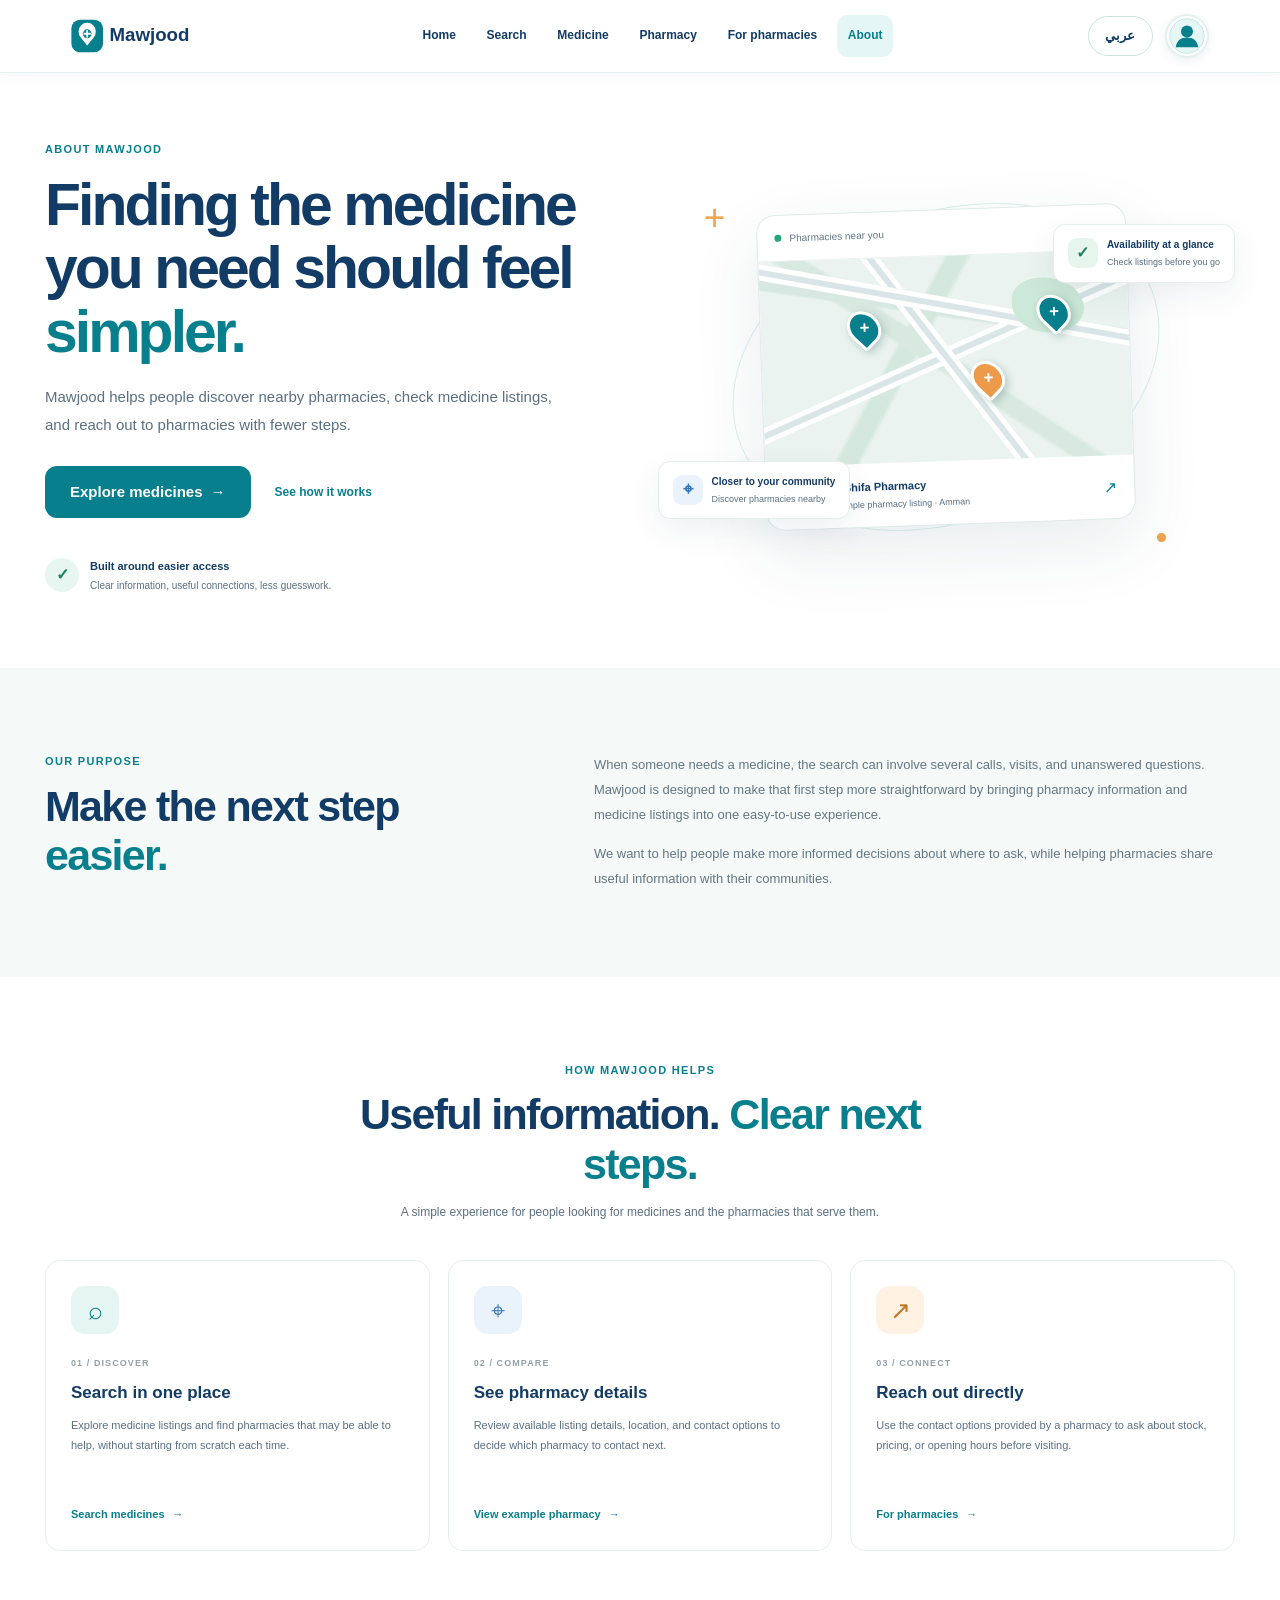
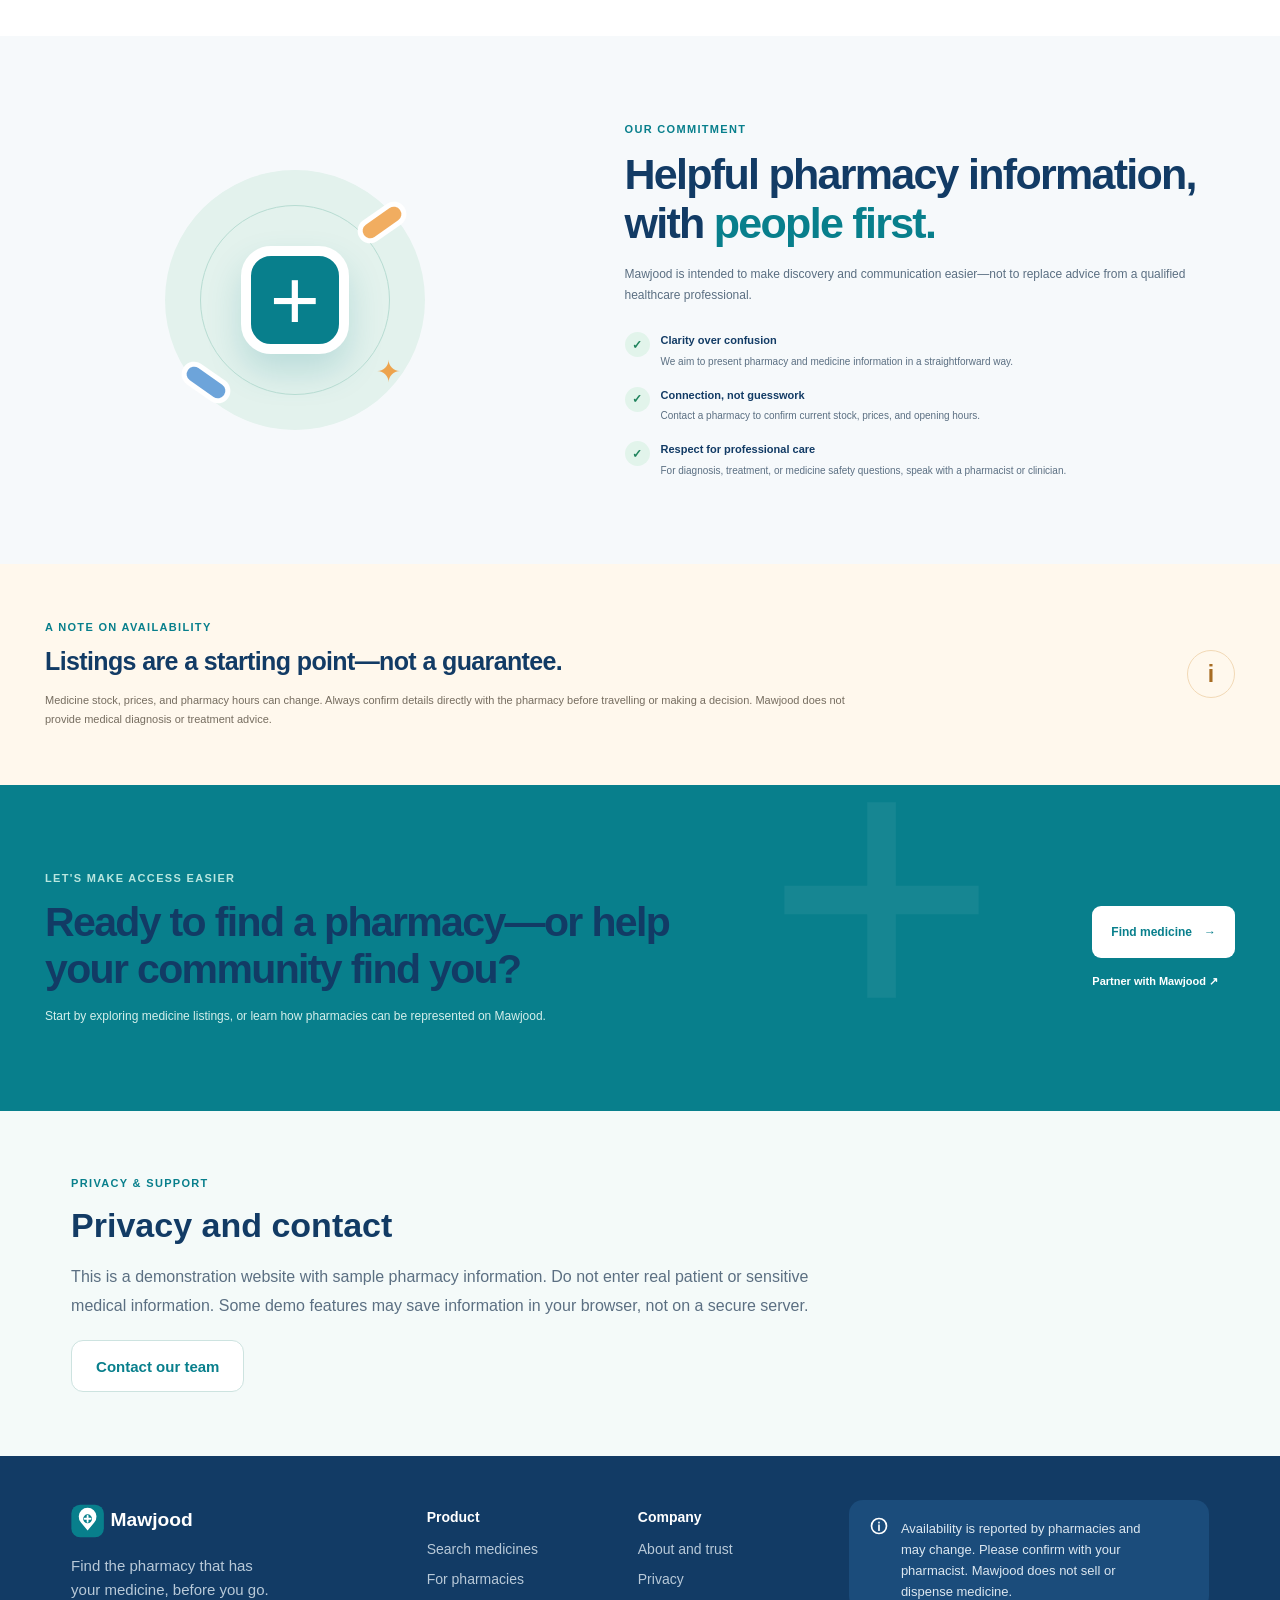
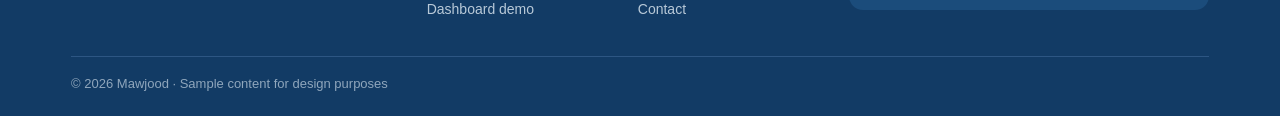
==== commit aa53f5f9: "updated" ====
--- a/mawjood-front/about.html
+++ b/mawjood-front/about.html
@@ -1,270 +1,130 @@
-<!doctype html>
-<html lang="en" dir="ltr">
+<!DOCTYPE html>
+
+<html dir="ltr" lang="en">
 <head>
-  <meta charset="utf-8">
-  <meta name="viewport" content="width=device-width, initial-scale=1">
-  <title>About Mawjood · How it works and what we are not</title>
-  <meta name="description" content="Learn how Mawjood sources stock data, what the service is, and what it is not.">
-  <meta name="theme-color" content="#087F8C">
-  <link rel="icon" href="assets/brand/favicon-32.png" type="image/svg+xml">
-  <link rel="icon" href="assets/brand/favicon-48.png" sizes="48x48">
-  <link rel="apple-touch-icon" href="assets/brand/favicon-180.png">
-  <link rel="preconnect" href="https://fonts.googleapis.com">
-  <link rel="preconnect" href="https://fonts.gstatic.com" crossorigin>
-  <link rel="stylesheet" href="https://fonts.googleapis.com/css2?family=Inter:wght@400;500;600;700;800&family=Noto+Sans+Arabic:wght@400;500;600;700;800&display=swap">
-  <link rel="stylesheet" href="css/base.css">
-  <link rel="stylesheet" href="css/components.css">
-  <link rel="stylesheet" href="css/rtl.css">
-  <link rel="stylesheet" href="css/pages.css">
-</head>
+<meta charset="utf-8"/>
+<meta content="width=device-width, initial-scale=1" name="viewport"/>
+<title>About Mawjood · Find medicine nearby</title>
+<meta content="Learn about Mawjood, a simple way to discover nearby pharmacies and check medicine availability in Jordan." name="description"/>
+<meta content="#087F8C" name="theme-color"/>
+<link href="css/base.css" rel="stylesheet"/>
+<link href="css/components.css" rel="stylesheet"/>
+<link href="css/rtl.css" rel="stylesheet"/>
+<link href="css/pages.css" rel="stylesheet"/>
+<link href="assets/brand/favicon.svg" rel="icon" type="image/svg+xml"/>
+<link href="assets/brand/apple-touch-icon.png" rel="apple-touch-icon"/>
+<link href="css/improvements.css" rel="stylesheet"/></head>
 <body class="page-about">
+<svg aria-hidden="true" focusable="false" height="0" style="position:absolute" width="0">
+<defs>
+<symbol id="i-search" viewbox="0 0 24 24"><circle cx="11" cy="11" r="7"></circle><path d="M20 20l-4-4"></path></symbol>
+<symbol id="i-pin" viewbox="0 0 24 24"><path d="M12 21s-7-6.2-7-11a7 7 0 0114 0c0 4.8-7 11-7 11z"></path><circle cx="12" cy="10" r="2.5"></circle></symbol>
+<symbol id="i-chat" viewbox="0 0 24 24"><path d="M4 5h16v11H9l-5 4z"></path><path d="M8 10h8M8 13h5"></path></symbol>
+<symbol id="i-shield" viewbox="0 0 24 24"><path d="M12 3l8 3v6c0 5-3.5 8-8 9-4.5-1-8-4-8-9V6z"></path><path d="M8.5 12l2.5 2.5 4.5-5"></path></symbol>
+<symbol id="i-lock" viewbox="0 0 24 24"><rect height="9" rx="2" width="14" x="5" y="11"></rect><path d="M8 11V8a4 4 0 018 0v3"></path></symbol>
+<symbol id="i-clock" viewbox="0 0 24 24"><circle cx="12" cy="12" r="9"></circle><path d="M12 7v5l3 2"></path></symbol>
+<symbol id="i-target" viewbox="0 0 24 24"><circle cx="12" cy="12" r="3"></circle><circle cx="12" cy="12" r="8"></circle><path d="M12 2v3M12 19v3M2 12h3M19 12h3"></path></symbol>
+<symbol id="i-chevd" viewbox="0 0 24 24"><path d="M5 9l7 7 7-7"></path></symbol>
+<symbol id="i-info" viewbox="0 0 24 24"><circle cx="12" cy="12" r="9"></circle><path d="M12 11v6M12 7.5v.5"></path></symbol>
+<symbol id="i-globe" viewbox="0 0 24 24"><circle cx="12" cy="12" r="9"></circle><path d="M3 12h18M12 3c3 3 3 15 0 18M12 3c-3 3-3 15 0 18"></path></symbol>
+<symbol id="i-menu" viewbox="0 0 24 24"><path d="M4 7h16M4 12h16M4 17h16"></path></symbol>
+<symbol id="logo-tile" viewbox="0 0 816 816">
+<rect fill="#087F8C" height="816" rx="196" width="816"></rect>
+<g transform="translate(408 402) scale(1.12) translate(-408 -402)">
+<path d="M409 617 L262.3 420.4 A183 183 0 1 1 555.7 420.4 Z" fill="#FFFFFF"></path>
+<circle cx="409" cy="314" fill="#087F8C" r="132"></circle>
+<g transform="rotate(36 382 302)">
+<rect fill="#FFFFFF" height="230" rx="45" width="90" x="337" y="187"></rect>
+<rect fill="#087F8C" height="6" width="90" x="337" y="299"></rect>
+</g>
+<circle cx="474" cy="346" fill="#FFFFFF" r="42"></circle>
+<path d="M433 359 L515 337" stroke="#087F8C" stroke-width="6"></path>
+<ellipse cx="410" cy="656" fill="#FFFFFF" rx="120" ry="20"></ellipse>
+</g>
+</symbol>
+</defs>
+</svg>
+<a class="skip-link" href="#main">Skip to content</a>
+<header class="site-header"><div class="container site-header__inner"><a aria-label="Mawjood home" class="brand" href="index.html"><img alt="Mawjood" class="brand__lockup" src="assets/brand/lockup-on-white.svg"/></a><nav aria-label="Main navigation" class="site-nav" id="site-nav"><ul class="site-nav__list"><li><a class="site-nav__link" data-i18n="nav.home" href="index.html">Home</a></li><li><a class="site-nav__link" data-i18n="nav.search" href="search.html">Search</a></li><li><a class="site-nav__link" data-i18n="nav.medicine" href="medicine.html">Medicine</a></li><li><a class="site-nav__link" data-i18n="nav.pharmacy" href="pharmacy.html">Pharmacy</a></li><li><a class="site-nav__link" data-i18n="nav.forPharmacies" href="for-pharmacies.html">For pharmacies</a></li><li><a aria-current="page" class="site-nav__link" data-i18n="nav.about" href="about.html">About</a></li></ul></nav><div class="header-actions"><button aria-label="Switch language" class="lang-toggle" data-lang-toggle="" type="button"><span class="lang-toggle__label" dir="ltr">عربي</span></button><div class="profile-control"><button aria-controls="profile-menu" aria-expanded="false" aria-haspopup="true" aria-label="Account menu" class="profile-trigger" id="profile-trigger" type="button"><img alt="" height="40" src="assets/brand/profile-avatar.svg" width="40"/></button><div class="profile-menu" hidden="" id="profile-menu"><div class="profile-menu__head"><span class="profile-menu__avatar"><img alt="" height="36" src="assets/brand/profile-avatar.svg" width="36"/></span><span><strong id="account-name">My account</strong><small id="account-email">Pharmacy portal</small></span></div><a data-i18n="nav.dashboard" href="dashboard.html">Dashboard</a><a data-i18n="nav.login" href="login.html">Pharmacy login</a><button class="profile-menu__logout" data-i18n="auth.logout" hidden="" id="logout-button" type="button">Log out</button></div></div><button aria-controls="site-nav" aria-expanded="false" aria-label="Open menu" class="nav-toggle" type="button"><svg aria-hidden="true" class="icon" viewbox="0 0 24 24"><path d="M4 7h16M4 12h16M4 17h16" stroke="currentColor" stroke-linecap="round" stroke-width="2"></path></svg></button></div></div></header>
+<main id="main">
+<section class="about-hero">
+<div class="about-hero__content">
+<p class="eyebrow">ABOUT MAWJOOD</p>
+<h1>Finding the medicine you need should feel <span>simpler.</span></h1>
+<p class="about-hero__lead">Mawjood helps people discover nearby pharmacies, check medicine listings, and reach out to pharmacies with fewer steps.</p>
+<div class="about-hero__actions"><a class="btn btn--primary" href="search.html">Explore medicines <span aria-hidden="true">→</span></a><a class="about-text-link" href="#how-it-works">See how it works</a></div>
+<div class="about-hero__trust"><span class="about-trust-icon">✓</span><span><strong>Built around easier access</strong><small>Clear information, useful connections, less guesswork.</small></span></div>
+</div>
+<div aria-label="Illustration of finding a pharmacy" class="about-hero__visual">
+<div class="about-orbit about-orbit--one"></div><div class="about-orbit about-orbit--two"></div>
+<div class="about-map-card">
+<div class="about-map-card__top"><span class="about-map-dot"></span><span>Pharmacies near you</span><span class="about-map-menu">•••</span></div>
+<div aria-hidden="true" class="about-map-art">
+<span class="map-road map-road--one"></span><span class="map-road map-road--two"></span><span class="map-road map-road--three"></span><span class="map-park"></span>
+<span class="map-pin map-pin--one"><b>+</b></span><span class="map-pin map-pin--two"><b>+</b></span><span class="map-pin map-pin--three"><b>+</b></span>
+</div>
+<div class="about-map-card__bottom"><span class="about-map-symbol">+</span><span><strong>Al-Shifa Pharmacy</strong><small>Example pharmacy listing · Amman</small></span><span class="about-map-arrow">↗</span></div>
+</div>
+<div class="about-float-card about-float-card--availability"><span class="about-float-check">✓</span><span><strong>Availability at a glance</strong><small>Check listings before you go</small></span></div>
+<div class="about-float-card about-float-card--location"><span class="about-location-icon">⌖</span><span><strong>Closer to your community</strong><small>Discover pharmacies nearby</small></span></div>
+<span class="about-deco about-deco--plus">+</span><span class="about-deco about-deco--dot"></span>
+</div>
+</section>
+<section class="about-mission section-pad">
+<div class="about-section-intro"><p class="eyebrow">OUR PURPOSE</p><h2>Make the next step <span>easier.</span></h2></div>
+<div class="about-mission__text"><p>When someone needs a medicine, the search can involve several calls, visits, and unanswered questions. Mawjood is designed to make that first step more straightforward by bringing pharmacy information and medicine listings into one easy-to-use experience.</p><p>We want to help people make more informed decisions about where to ask, while helping pharmacies share useful information with their communities.</p></div>
+</section>
+<section class="about-values section-pad" id="how-it-works">
+<div class="about-centered-heading"><p class="eyebrow">HOW MAWJOOD HELPS</p><h2>Useful information. <span>Clear next steps.</span></h2><p>A simple experience for people looking for medicines and the pharmacies that serve them.</p></div>
+<div class="about-value-grid">
+<article class="about-value-card"><span class="about-value-icon about-value-icon--teal">⌕</span><p class="about-step">01 / DISCOVER</p><h3>Search in one place</h3><p>Explore medicine listings and find pharmacies that may be able to help, without starting from scratch each time.</p><a href="search.html">Search medicines <span>→</span></a></article>
+<article class="about-value-card"><span class="about-value-icon about-value-icon--blue">⌖</span><p class="about-step">02 / COMPARE</p><h3>See pharmacy details</h3><p>Review available listing details, location, and contact options to decide which pharmacy to contact next.</p><a href="pharmacy.html">View example pharmacy <span>→</span></a></article>
+<article class="about-value-card"><span class="about-value-icon about-value-icon--orange">↗</span><p class="about-step">03 / CONNECT</p><h3>Reach out directly</h3><p>Use the contact options provided by a pharmacy to ask about stock, pricing, or opening hours before visiting.</p><a href="for-pharmacies.html">For pharmacies <span>→</span></a></article>
+</div>
+</section>
+<section class="about-commitment section-pad">
+<div class="about-commitment__visual"><div class="about-commitment-illustration"><span class="about-commitment-ring"></span><span class="about-commitment-cross">+</span><span class="about-commitment-pill about-commitment-pill--one"></span><span class="about-commitment-pill about-commitment-pill--two"></span><span class="about-commitment-spark">✦</span></div></div>
+<div class="about-commitment__content"><p class="eyebrow">OUR COMMITMENT</p><h2>Helpful pharmacy information, with <span>people first.</span></h2><p>Mawjood is intended to make discovery and communication easier—not to replace advice from a qualified healthcare professional.</p><ul><li><span>✓</span><span><strong>Clarity over confusion</strong><small>We aim to present pharmacy and medicine information in a straightforward way.</small></span></li><li><span>✓</span><span><strong>Connection, not guesswork</strong><small>Contact a pharmacy to confirm current stock, prices, and opening hours.</small></span></li><li><span>✓</span><span><strong>Respect for professional care</strong><small>For diagnosis, treatment, or medicine safety questions, speak with a pharmacist or clinician.</small></span></li></ul></div>
+</section>
+<section class="about-note section-pad"><div><p class="eyebrow">A NOTE ON AVAILABILITY</p><h2>Listings are a starting point—not a guarantee.</h2><p>Medicine stock, prices, and pharmacy hours can change. Always confirm details directly with the pharmacy before travelling or making a decision. Mawjood does not provide medical diagnosis or treatment advice.</p></div><span class="about-note__icon">i</span></section>
+<section class="about-join section-pad"><div class="about-join__content"><p class="eyebrow">LET'S MAKE ACCESS EASIER</p><h2>Ready to find a pharmacy—or help your community find you?</h2><p>Start by exploring medicine listings, or learn how pharmacies can be represented on Mawjood.</p></div><div class="about-join__actions"><a class="btn btn--light" href="search.html">Find medicine <span>→</span></a><a class="about-join__secondary" href="for-pharmacies.html">Partner with Mawjood ↗</a></div><span class="about-join__decoration">+</span></section>
+<section class="about-support-section" id="privacy"><div class="container"><p class="eyebrow">PRIVACY &amp; SUPPORT</p><h2>Privacy and contact</h2><p>This is a demonstration website with sample pharmacy information. Do not enter real patient or sensitive medical information. Some demo features may save information in your browser, not on a secure server.</p><a class="btn btn--secondary" href="for-pharmacies.html#partner-contact">Contact our team</a></div></section></main>
+<footer class="site-footer">
+<div class="container">
+<div class="site-footer__top">
+<div class="site-footer__brand">
+<a aria-label="Mawjood, home" class="brand" href="index.html">
+<img alt="Mawjood" class="brand__lockup" src="assets/brand/lockup-on-navy.svg"/>
+</a>
+<p class="site-footer__tagline" data-i18n="footer.tagline">Find the pharmacy that has your medicine, before you go.</p>
+</div>
+<nav aria-labelledby="footer-product" class="footer-col">
+<h2 class="footer-col__title" data-i18n="footer.product" id="footer-product">Product</h2>
+<ul class="footer-col__list">
+<li><a class="footer-col__link" data-i18n="footer.searchMedicines" href="search.html">Search medicines</a></li>
+<li><a class="footer-col__link" data-i18n="nav.forPharmacies" href="for-pharmacies.html">For pharmacies</a></li>
+<li><a class="footer-col__link" data-i18n="footer.dashboardDemo" href="dashboard.html">Dashboard demo</a></li>
+</ul>
+</nav>
+<nav aria-labelledby="footer-company" class="footer-col">
+<h2 class="footer-col__title" data-i18n="footer.company" id="footer-company">Company</h2>
+<ul class="footer-col__list">
+<li><a class="footer-col__link" data-i18n="footer.aboutTrust" href="about.html">About and trust</a></li>
+<li><a class="footer-col__link" data-i18n="footer.privacy" href="about.html#privacy">Privacy</a></li>
+<li><a class="footer-col__link" data-i18n="footer.contact" href="for-pharmacies.html#partner-contact">Contact</a></li>
+</ul>
+</nav>
+<aside aria-label="Availability notice" class="notice" data-i18n-aria-label="footer.noticeAria">
+<svg aria-hidden="true" class="icon icon--20"><use href="#i-info"></use></svg>
+<p data-i18n="footer.notice">Availability is reported by pharmacies and may change. Please confirm with your pharmacist. Mawjood does not sell or dispense medicine.</p>
+</aside>
+</div>
+<p class="site-footer__bottom">
+<span data-i18n="footer.copyright">© 2026 Mawjood · Sample content</span><span class="only-desktop" data-i18n="footer.copyrightSuffix"> for design purposes</span>
+</p>
+</div>
+</footer>
 
-  <svg width="0" height="0" style="position:absolute" aria-hidden="true" focusable="false">
-    <defs>
-      <symbol id="i-search" viewBox="0 0 24 24"><circle cx="11" cy="11" r="7"/><path d="M20 20l-4-4"/></symbol>
-      <symbol id="i-pin" viewBox="0 0 24 24"><path d="M12 21s-7-6.2-7-11a7 7 0 0114 0c0 4.8-7 11-7 11z"/><circle cx="12" cy="10" r="2.5"/></symbol>
-      <symbol id="i-chat" viewBox="0 0 24 24"><path d="M4 5h16v11H9l-5 4z"/><path d="M8 10h8M8 13h5"/></symbol>
-      <symbol id="i-shield" viewBox="0 0 24 24"><path d="M12 3l8 3v6c0 5-3.5 8-8 9-4.5-1-8-4-8-9V6z"/><path d="M8.5 12l2.5 2.5 4.5-5"/></symbol>
-      <symbol id="i-lock" viewBox="0 0 24 24"><rect x="5" y="11" width="14" height="9" rx="2"/><path d="M8 11V8a4 4 0 018 0v3"/></symbol>
-      <symbol id="i-clock" viewBox="0 0 24 24"><circle cx="12" cy="12" r="9"/><path d="M12 7v5l3 2"/></symbol>
-      <symbol id="i-target" viewBox="0 0 24 24"><circle cx="12" cy="12" r="3"/><circle cx="12" cy="12" r="8"/><path d="M12 2v3M12 19v3M2 12h3M19 12h3"/></symbol>
-      <symbol id="i-chevd" viewBox="0 0 24 24"><path d="M5 9l7 7 7-7"/></symbol>
-      <symbol id="i-info" viewBox="0 0 24 24"><circle cx="12" cy="12" r="9"/><path d="M12 11v6M12 7.5v.5"/></symbol>
-      <symbol id="i-globe" viewBox="0 0 24 24"><circle cx="12" cy="12" r="9"/><path d="M3 12h18M12 3c3 3 3 15 0 18M12 3c-3 3-3 15 0 18"/></symbol>
-      <symbol id="i-menu" viewBox="0 0 24 24"><path d="M4 7h16M4 12h16M4 17h16"/></symbol>
-      <symbol id="i-check" viewBox="0 0 24 24"><path d="M5 12.5l4.5 4.5L19 7"/></symbol>
-      <symbol id="i-arrow-right" viewBox="0 0 24 24"><path d="M5 12h14M13 6l6 6-6 6"/></symbol>
 
-      <symbol id="logo-tile" viewBox="0 0 816 816">
-        <rect width="816" height="816" rx="196" fill="#087F8C"/>
-        <g transform="translate(408 402) scale(1.12) translate(-408 -402)">
-          <path d="M409 617 L262.3 420.4 A183 183 0 1 1 555.7 420.4 Z" fill="#FFFFFF"/>
-          <circle cx="409" cy="314" r="132" fill="#087F8C"/>
-          <g transform="rotate(36 382 302)">
-            <rect x="337" y="187" width="90" height="230" rx="45" fill="#FFFFFF"/>
-            <rect x="337" y="299" width="90" height="6" fill="#087F8C"/>
-          </g>
-          <circle cx="474" cy="346" r="42" fill="#FFFFFF"/>
-          <path d="M433 359 L515 337" stroke="#087F8C" stroke-width="6"/>
-          <ellipse cx="410" cy="656" rx="120" ry="20" fill="#FFFFFF"/>
-        </g>
-      </symbol>
-    </defs>
-  </svg>
-
-  <a class="skip-link" href="#main">Skip to content</a>
-
-  <header class="site-header">
-    <div class="container site-header__inner">
-      <a class="brand" href="index.html" aria-label="Mawjood, home">
-        <svg class="brand__tile" aria-hidden="true"><use href="#logo-tile"/></svg>
-        <span class="brand__name" data-i18n="brand.name">Mawjood</span>
-      </a>
-
-      <nav class="site-nav" id="site-nav" aria-label="Main">
-        <ul class="site-nav__list">
-          <li><a class="site-nav__link" href="search.html" data-i18n="nav.search">Search</a></li>
-          <li><a class="site-nav__link" href="for-pharmacies.html" data-i18n="nav.forPharmacies">For pharmacies</a></li>
-          <li><a class="site-nav__link" href="about.html" aria-current="page" data-i18n="nav.about">About</a></li>
-          <li class="site-nav__login"><a class="btn btn--secondary btn--sm" href="login.html" data-i18n="nav.login">Pharmacy login</a></li>
-        </ul>
-      </nav>
-
-      <div class="header-actions">
-        <a class="btn btn--secondary btn--sm btn-login" href="login.html" data-i18n="nav.login">Pharmacy login</a>
-        <button class="lang-toggle" type="button" data-lang-toggle aria-label="Switch language / تغيير اللغة">
-          <svg class="icon icon--20" aria-hidden="true"><use href="#i-globe"/></svg>
-          <span class="lang-toggle__label" dir="ltr">EN | عربي</span>
-        </button>
-        <button class="nav-toggle" type="button" aria-expanded="false" aria-controls="site-nav" aria-label="Menu" data-i18n-aria-label="nav.menu">
-          <svg class="icon" aria-hidden="true"><use href="#i-menu"/></svg>
-        </button>
-      </div>
-    </div>
-  </header>
-
-  <main id="main">
-
-    <!-- Hero ---------------------------------------------------------------- -->
-    <section class="about-hero">
-      <div class="container about-hero__inner">
-        <div class="about-hero__copy">
-          <p class="pill">
-            <span class="pill__dot" aria-hidden="true"></span>
-            <span>About and trust</span>
-          </p>
-          <h1 class="about-hero__title">
-            How Mawjood works,
-            <span class="about-hero__title-accent">and what we are not.</span>
-          </h1>
-          <p class="about-hero__lede">
-            We help you find which licensed pharmacy has your medicine.
-            Dispensing always stays with the pharmacist.
-          </p>
-        </div>
-        <div class="about-hero__visual" aria-hidden="true">
-          <div class="about-freshness-card">
-            <p class="about-freshness-card__label">Freshness labels</p>
-            <ul class="about-freshness-list">
-              <li>
-                <span class="badge badge--in">Verified</span>
-                <span>Updated in the last 2 hours</span>
-              </li>
-              <li>
-                <span class="badge badge--reported">Reported</span>
-                <span>Updated in the last 24 hours</span>
-              </li>
-              <li>
-                <span class="badge badge--unconfirmed">Unconfirmed</span>
-                <span>Older than 24 hours</span>
-              </li>
-            </ul>
-          </div>
-        </div>
-      </div>
-    </section>
-
-    <!-- Where stock data comes from ---------------------------------------- -->
-    <section class="about-steps">
-      <div class="container">
-        <div class="section-head">
-          <h2 class="section-head__title">Where stock data comes from</h2>
-          <p class="section-head__sub">Three sources of truth behind every result.</p>
-        </div>
-        <ol class="steps">
-          <li class="step">
-            <span class="step__icon" aria-hidden="true"><svg class="icon"><use href="#i-shield"/></svg></span>
-            <span class="step__num" aria-hidden="true">1</span>
-            <div class="step__body">
-              <h3 class="step__title">Pharmacies update</h3>
-              <p class="step__desc">Licensed pharmacies mark items in stock.</p>
-            </div>
-          </li>
-          <li class="step">
-            <span class="step__icon" aria-hidden="true"><svg class="icon"><use href="#i-clock"/></svg></span>
-            <span class="step__num" aria-hidden="true">2</span>
-            <div class="step__body">
-              <h3 class="step__title">We timestamp</h3>
-              <p class="step__desc">Every result shows when it was last updated.</p>
-            </div>
-          </li>
-          <li class="step">
-            <span class="step__icon" aria-hidden="true"><svg class="icon"><use href="#i-info"/></svg></span>
-            <span class="step__num" aria-hidden="true">3</span>
-            <div class="step__body">
-              <h3 class="step__title">Freshness rules</h3>
-              <p class="step__desc">Old data is shown as Unconfirmed, never as in stock.</p>
-            </div>
-          </li>
-        </ol>
-      </div>
-    </section>
-
-    <!-- What we are / are not ---------------------------------------------- -->
-    <section class="about-compare">
-      <div class="container about-compare__grid">
-        <article class="card about-compare__card">
-          <h2>What we are</h2>
-          <ul class="about-compare__list">
-            <li><span class="badge badge--in">Yes</span><span>A search tool for medicine availability</span></li>
-            <li><span class="badge badge--in">Yes</span><span>A way to send a reservation request</span></li>
-            <li><span class="badge badge--in">Yes</span><span>A free service for people in Jordan</span></li>
-          </ul>
-        </article>
-        <article class="card about-compare__card">
-          <h2>What we are not</h2>
-          <ul class="about-compare__list">
-            <li><span class="badge badge--out">No</span><span>A pharmacy: only licensed pharmacists dispense</span></li>
-            <li><span class="badge badge--out">No</span><span>A shop: there is no checkout or payment</span></li>
-            <li><span class="badge badge--out">No</span><span>A source of medical advice</span></li>
-          </ul>
-        </article>
-      </div>
-    </section>
-
-    <!-- Privacy + Contact --------------------------------------------------- -->
-    <section class="about-info">
-      <div class="container about-info__grid">
-        <article class="card about-info__card">
-          <span class="about-info__icon" aria-hidden="true"><svg class="icon icon--22"><use href="#i-lock"/></svg></span>
-          <h2 id="privacy">Your privacy</h2>
-          <p>We keep no health records. Your name and phone are only sent to the pharmacy you choose. Demand insights are aggregated and anonymous.</p>
-        </article>
-        <article class="card about-info__card" id="contact">
-          <span class="about-info__icon" aria-hidden="true"><svg class="icon icon--22"><use href="#i-chat"/></svg></span>
-          <h2>Contact us</h2>
-          <p>Questions, feedback, or partnership requests — we'd like to hear from you.</p>
-          <a class="btn btn--secondary btn--sm" href="mailto:hello@mawjood.example">hello@mawjood.example</a>
-        </article>
-      </div>
-    </section>
-
-    <!-- CTA ----------------------------------------------------------------- -->
-    <section class="about-cta">
-      <div class="container about-cta__inner">
-        <div>
-          <h2>Ready to find your medicine?</h2>
-          <p>Start by exploring listings, or see how pharmacies can be represented on Mawjood.</p>
-        </div>
-        <div class="about-cta__actions">
-          <a class="btn btn--primary btn--lg" href="search.html">Search medicines</a>
-          <a class="btn btn--secondary btn--lg" href="for-pharmacies.html">For pharmacies</a>
-        </div>
-      </div>
-    </section>
-
-  </main>
-
-  <footer class="site-footer">
-    <div class="container">
-      <div class="site-footer__top">
-        <div class="site-footer__brand">
-          <a class="brand" href="index.html" aria-label="Mawjood, home">
-            <svg class="brand__tile" aria-hidden="true"><use href="#logo-tile"/></svg>
-            <span class="brand__name" data-i18n="brand.name">Mawjood</span>
-          </a>
-          <p class="site-footer__tagline" data-i18n="footer.tagline">Find the pharmacy that has your medicine, before you go.</p>
-        </div>
-        <nav class="footer-col" aria-labelledby="footer-product">
-          <h2 class="footer-col__title" id="footer-product" data-i18n="footer.product">Product</h2>
-          <ul class="footer-col__list">
-            <li><a class="footer-col__link" href="search.html" data-i18n="footer.searchMedicines">Search medicines</a></li>
-            <li><a class="footer-col__link" href="for-pharmacies.html" data-i18n="nav.forPharmacies">For pharmacies</a></li>
-            <li><a class="footer-col__link" href="dashboard.html" data-i18n="footer.dashboardDemo">Dashboard demo</a></li>
-          </ul>
-        </nav>
-        <nav class="footer-col" aria-labelledby="footer-company">
-          <h2 class="footer-col__title" id="footer-company" data-i18n="footer.company">Company</h2>
-          <ul class="footer-col__list">
-            <li><a class="footer-col__link" href="about.html" data-i18n="footer.aboutTrust">About and trust</a></li>
-            <li><a class="footer-col__link" href="about.html#privacy" data-i18n="footer.privacy">Privacy</a></li>
-            <li><a class="footer-col__link" href="about.html#contact" data-i18n="footer.contact">Contact</a></li>
-          </ul>
-        </nav>
-        <aside class="notice" aria-label="Availability notice" data-i18n-aria-label="footer.noticeAria">
-          <svg class="icon icon--20" aria-hidden="true"><use href="#i-info"/></svg>
-          <p data-i18n="footer.notice">Availability is reported by pharmacies and may change. Please confirm with your pharmacist. Mawjood does not sell or dispense medicine.</p>
-        </aside>
-      </div>
-      <p class="site-footer__bottom">
-        <span data-i18n="footer.copyright">© 2026 Mawjood · Sample content</span><span class="only-desktop" data-i18n="footer.copyrightSuffix"> for design purposes</span>
-      </p>
-    </div>
-  </footer>
-
-  <script>
-    (function () {
-      var header = document.querySelector('.site-header');
-      var btn = document.querySelector('.nav-toggle');
-      if (!header || !btn) return;
-      function setOpen(open) { header.classList.toggle('is-nav-open', open); btn.setAttribute('aria-expanded', String(open)); }
-      btn.addEventListener('click', function () { setOpen(!header.classList.contains('is-nav-open')); });
-      document.addEventListener('keydown', function (e) { if (e.key === 'Escape' && header.classList.contains('is-nav-open')) { setOpen(false); btn.focus(); } });
-      var mq = window.matchMedia('(min-width: 900px)');
-      if (mq.addEventListener) mq.addEventListener('change', function (e) { if (e.matches) setOpen(false); });
-      else if (mq.addListener) mq.addListener(function (e) { if (e.matches) setOpen(false); });
-    })();
-  </script>
-  <script src="js/i18n.js" defer></script>
-</body>
+<script defer="" src="js/translation-dictionary.js"></script><script defer="" src="js/i18n.js"></script><script defer="" src="js/auth.js"></script><script defer="" src="js/ui.js"></script><script defer="" src="js/about.js"></script></body>
 </html>
--- a/mawjood-front/css/components.css
+++ b/mawjood-front/css/components.css
@@ -328,11 +328,10 @@
   gap: 12px;
   color: var(--navy);
 }
-.brand__tile { width: 40px; height: 40px; flex: none; }
-.brand__name { font-size: 22.4px; font-weight: 800; line-height: 1; }
-
-.site-nav { margin-inline-start: 88px; }
-.site-nav__list { display: flex; align-items: center; gap: 46px; }
+.brand__lockup { display: block; width: 136px; height: auto; max-height: 38px; object-fit: contain; flex: none; }
+
+.site-nav { margin-inline-start: auto; }
+.site-nav__list { display: flex; align-items: center; gap: clamp(8px, 1.15vw, 18px); }
 .site-nav__link {
   display: inline-flex;
   align-items: center;
@@ -697,11 +696,10 @@
 }
 
 /* Compact: hamburger nav, no map ------------------------------------------- */
-@media (max-width: 899px) {
+@media (max-width: 1120px) {
   :root { --header-h: 64px; }
 
-  .brand__tile { width: 36px; height: 36px; }
-  .brand__name { font-size: 20.16px; }
+  .brand__lockup { width: 120px; max-height: 34px; }
 
   .header-actions { gap: 4px; }
   .header-actions .btn-login { display: none; }
@@ -849,8 +847,7 @@
   /* Footer: mark + notice only */
   .site-footer__top { display: block; padding-top: 28px; }
   .site-footer .brand { margin-top: 0; }
-  .site-footer .brand__tile { width: 34px; height: 34px; }
-  .site-footer .brand__name { font-size: 19px; }
+  .site-footer .brand__lockup { width: 128px; max-height: 35px; }
   .site-footer__tagline,
   .footer-col { display: none; }
   .site-footer .notice { max-width: none; margin-top: 22px; padding: 16px 16px 8px; }
@@ -877,3 +874,10 @@
   }
   .site-footer .notice { grid-column: 1 / -1; max-width: 520px; }
 }
+
+/* Official Mawjood brand lockups and full site navigation */
+.brand { min-width: 136px; }
+.site-nav__link { font-size: 13px; white-space: nowrap; }
+.site-nav__list { gap: clamp(7px, .9vw, 14px); }
+.site-footer .brand__lockup { width: 150px; max-height: 42px; }
+@media (max-width: 1120px) { .site-nav__link { font-size: 16px; } }
--- a/mawjood-front/css/rtl.css
+++ b/mawjood-front/css/rtl.css
@@ -63,4 +63,4 @@
 html[dir="rtl"] select,
 html[dir="rtl"] textarea {
   text-align: start;
-}+}
--- a/mawjood-front/css/pages.css
+++ b/mawjood-front/css/pages.css
@@ -1,4585 +1,577 @@
 /* Page-specific layouts for search results and medicine details.
    Shared colours, type, spacing and controls continue to come from base.css/components.css. */
-.page-intro {
-  background: var(--surface, #F7FAFA);
-  padding-block: 28px 64px;
-  min-height: 60vh;
-}
-
-.breadcrumbs {
-  display: flex;
-  align-items: center;
-  gap: 10px;
-  color: var(--muted);
-  font-size: 13px;
-  margin-bottom: 26px;
-}
-
-.breadcrumbs a {
-  color: var(--teal);
-}
-
-.eyebrow {
-  color: var(--teal);
-  font-size: 11px;
-  font-weight: 800;
-  letter-spacing: .12em;
-  margin-bottom: 8px;
-}
-
-.page-title {
-  color: var(--navy);
-  font-size: clamp(28px, 3vw, 38px);
-  font-weight: 800;
-  letter-spacing: -.035em;
-  line-height: 1.15;
-}
-
-.page-subtitle {
-  color: var(--muted);
-  margin-top: 10px;
-  line-height: 1.6;
-  max-width: 570px;
-}
-
-.search-page__top {
-  display: flex;
-  align-items: flex-end;
-  justify-content: space-between;
-  gap: 28px;
-  margin-bottom: 30px;
-}
-
-.results-search {
-  display: flex;
-  align-items: center;
-  gap: 12px;
-  width: min(520px, 52%);
-  min-height: 54px;
-  padding: 6px 7px 6px 16px;
-  background: var(--white);
-  border: 1px solid var(--border);
-  border-radius: var(--r-12);
-}
-
-.results-search .icon {
-  flex: none;
-  color: var(--muted);
-}
-
-.results-search input {
-  min-width: 0;
-  flex: 1;
-  border: 0;
-  outline: 0;
-  background: transparent;
-  color: var(--navy);
-}
-
-.results-layout {
-  display: grid;
-  grid-template-columns: 248px minmax(0, 1fr);
-  gap: 26px;
-  align-items: start;
-}
-
-.filters {
-  padding: 22px;
-}
-
-.filters__head,
-.results-toolbar,
-.section-heading-row {
-  display: flex;
-  align-items: center;
-  justify-content: space-between;
-  gap: 14px;
-}
-
-.filters__head {
-  margin-bottom: 22px;
-}
-
-.filters__head h2 {
-  font-size: 16px;
-}
-
-.text-button {
-  border: 0;
-  padding: 4px;
-  color: var(--teal);
-  background: transparent;
-  cursor: pointer;
-  font-size: 12px;
-  font-weight: 700;
-}
-
-.filter-label {
-  display: block;
-  color: var(--navy);
-  font-size: 13px;
-  font-weight: 700;
-  margin: 16px 0 9px;
-}
-
-.form-control {
-  width: 100%;
-  height: 42px;
-  padding: 0 12px;
-  border: 1px solid var(--border);
-  border-radius: var(--r-10);
-  color: var(--navy);
-  background: var(--white);
-}
-
-.filter-check,
-.radio-row {
-  display: flex;
-  align-items: center;
-  gap: 10px;
-  color: var(--navy);
-  font-size: 13px;
-  margin-top: 14px;
-  cursor: pointer;
-}
-
-.filter-check input,
-.radio-row input {
-  accent-color: var(--teal);
-  width: 16px;
-  height: 16px;
-}
-
-.filter-divider {
-  height: 1px;
-  background: var(--line);
-  margin: 20px 0;
-}
-
-.filters input[type=range] {
-  width: 100%;
-  accent-color: var(--teal);
-}
-
-.range-ends {
-  display: flex;
-  justify-content: space-between;
-  color: var(--muted);
-  font-size: 11px;
-}
-
-.results-toolbar {
-  margin: 0 0 18px;
-}
-
-.results-toolbar h2 {
-  font-size: 20px;
-  color: var(--navy);
-}
-
-.results-toolbar p {
-  color: var(--muted);
-  font-size: 12px;
-  margin-top: 5px;
-}
-
-.view-toggle {
-  display: flex;
-  gap: 3px;
-  padding: 4px;
-  border-radius: 10px;
-  background: #EAF0F1;
-}
-
-.view-toggle__button {
-  padding: 8px 15px;
-  border: 0;
-  border-radius: 7px;
-  background: transparent;
-  color: var(--muted);
-  font-size: 13px;
-  cursor: pointer;
-}
-
-.view-toggle__button.is-active {
-  background: var(--white);
-  color: var(--navy);
-  box-shadow: 0 1px 3px #123b6514;
-}
-
-.notice-inline {
-  display: flex;
-  gap: 12px;
-  align-items: flex-start;
-  padding: 15px 17px;
-  margin-bottom: 16px;
-  border: 1px solid #D5EAE7;
-  border-radius: var(--r-12);
-  background: #EDF8F6;
-  color: var(--navy);
-  font-size: 13px;
-  line-height: 1.55;
-}
-
-.notice-inline p {
-  flex: 1;
-}
-
-.notice-inline a {
-  color: var(--teal);
-  font-weight: 700;
-  text-decoration: underline;
-}
-
-.notice-inline__icon {
-  display: grid;
-  place-items: center;
-  flex: none;
-  width: 22px;
-  height: 22px;
-  border: 1px solid #9BCBC4;
-  border-radius: 50%;
-  color: var(--teal);
-  font-weight: 800;
-  font-size: 12px;
-}
-
-.pharmacy-results,
-.medicine-pharmacies {
-  display: grid;
-  gap: 12px;
-}
-
-.pharmacy-card {
-  display: flex;
-  align-items: center;
-  justify-content: space-between;
-  gap: 18px;
-  padding: 20px;
-  background: var(--white);
-}
-
-.pharmacy-card__body {
-  min-width: 0;
-  flex: 1;
-}
-
-.pharmacy-card__heading {
-  display: flex;
-  align-items: center;
-  flex-wrap: wrap;
-  gap: 10px;
-}
-
-.pharmacy-card__heading h3 {
-  color: var(--navy);
-  font-size: 16px;
-  font-weight: 750;
-}
-
-.pharmacy-card__heading h3 a:hover {
-  color: var(--teal);
-}
-
-.pharmacy-card__meta {
-  display: flex;
-  align-items: center;
-  gap: 6px;
-  color: var(--muted);
-  font-size: 12px;
-  margin-top: 8px;
-}
-
-.pharmacy-card__meta .icon {
-  color: var(--teal);
-}
-
-.pharmacy-card__updated {
-  color: var(--muted);
-  font-size: 11px;
-  margin-top: 7px;
-}
-
-.pharmacy-card__updated span {
-  padding-inline: 4px;
-}
-
-.pharmacy-card__actions {
-  display: flex;
-  align-items: center;
-  gap: 14px;
-  flex: none;
-}
-
-.action-link {
-  color: var(--teal);
-  font-size: 12px;
-  font-weight: 700;
-}
-
-.badge--low {
-  display: inline-flex;
-  align-items: center;
-  padding: 5px 9px;
-  border-radius: 99px;
-  background: #FFEFCF;
-  color: #8A5200;
-  font-size: 11px;
-  font-weight: 700;
-}
-
-.badge--unknown,
-.badge--neutral {
-  display: inline-flex;
-  align-items: center;
-  padding: 5px 9px;
-  border-radius: 99px;
-  background: #E7ECEF;
-  color: #4F5E6C;
-  font-size: 11px;
-  font-weight: 700;
-}
-
-.show-more {
-  display: flex;
-  margin: 20px auto;
-}
-
-.stock-legend {
-  display: flex;
-  flex-wrap: wrap;
-  gap: 18px;
-  color: var(--muted);
-  font-size: 12px;
-  margin-top: 24px;
-}
-
-.stock-legend span {
-  display: flex;
-  align-items: center;
-  gap: 7px;
-}
-
-.legend-dot {
-  width: 8px;
-  height: 8px;
-  border-radius: 50%;
-  display: inline-block;
-}
-
-.legend-dot--in {
-  background: #0A7A4A;
-}
-
-.legend-dot--low {
-  background: #C18117;
-}
-
-.legend-dot--unknown {
-  background: #7A8790;
-}
-
-.empty-state {
-  padding: 24px;
-  text-align: center;
-  color: var(--muted);
-  background: var(--white);
-  border: 1px dashed var(--border);
-  border-radius: var(--r-12);
-}
-
-.results-main.is-map-view .pharmacy-results {
-  display: none;
-}
-
-.results-main.is-map-view::after {
-  content: "Map preview · Connect a map provider to show live pharmacy pins.";
-  display: grid;
-  place-items: center;
-  min-height: 360px;
-  margin-top: 12px;
-  padding: 24px;
-  border: 1px dashed var(--border);
-  border-radius: var(--r-16);
-  background: linear-gradient(135deg, #EAF5F2, #F6FAFA);
-  color: var(--muted);
-  text-align: center;
-}
-
-.medicine-hero {
-  display: grid;
-  grid-template-columns: 300px minmax(0, 1fr);
-  gap: 42px;
-  padding: 34px;
-  background: var(--white);
-  margin-bottom: 34px;
-}
-
-.medicine-hero__visual {
-  display: grid;
-  place-items: center;
-  min-height: 280px;
-  border-radius: var(--r-16);
-  background: #F1F8F7;
-}
-
-.medicine-pack {
-  display: flex;
-  flex-direction: column;
-  justify-content: center;
-  width: 190px;
-  height: 230px;
-  padding: 22px 18px;
-  border: 1px solid #D3DDE1;
-  border-radius: 6px;
-  background: linear-gradient(145deg, #fff 0 58%, #E5F7F4 58%);
-  box-shadow: 0 14px 28px #123b6518;
-  transform: rotate(-3deg);
-}
-
-.medicine-pack__brand {
-  color: #123B65;
-  font-size: 28px;
-  font-weight: 800;
-  letter-spacing: -1.5px;
-}
-
-.medicine-pack__extra {
-  color: #087F8C;
-  font-size: 24px;
-  font-weight: 800;
-  letter-spacing: .12em;
-}
-
-.medicine-pack__strength {
-  color: #123B65;
-  font-size: 14px;
-  font-weight: 800;
-  margin-top: 15px;
-}
-
-.medicine-pack__detail {
-  color: #53677A;
-  font-size: 10px;
-  margin-top: 5px;
-}
-
-.medicine-hero__content {
-  align-self: center;
-}
-
-.medicine-subtitle {
-  color: var(--muted);
-  font-size: 14px;
-  margin-top: 12px;
-}
-
-.medicine-tags {
-  display: flex;
-  align-items: center;
-  flex-wrap: wrap;
-  gap: 12px;
-  margin-top: 20px;
-}
-
-.price-label {
-  color: var(--muted);
-  font-size: 12px;
-}
-
-.medicine-price {
-  color: var(--navy);
-  font-size: 30px;
-  font-weight: 800;
-  margin-top: 17px;
-}
-
-.medicine-price small {
-  font-size: 15px;
-}
-
-.medicine-price span {
-  color: var(--muted);
-  font-size: 11px;
-  font-weight: 500;
-  margin-inline-start: 8px;
-}
-
-.medicine-disclaimer {
-  max-width: 540px;
-  color: var(--muted);
-  font-size: 11px;
-  line-height: 1.6;
-  margin: 10px 0 20px;
-}
-
-.medicine-columns {
-  display: grid;
-  grid-template-columns: minmax(0, 1fr) 285px;
-  gap: 28px;
-  align-items: start;
-}
-
-.detail-section {
-  margin-bottom: 34px;
-  scroll-margin-top: 95px;
-}
-
-.section-heading-row {
-  margin-bottom: 16px;
-}
-
-.section-heading-row h2 {
-  color: var(--navy);
-  font-size: 23px;
-}
-
-.section-heading-row a {
-  color: var(--teal);
-  font-size: 12px;
-  font-weight: 700;
-}
-
-.count-pill {
-  display: inline-grid;
-  place-items: center;
-  min-width: 27px;
-  height: 27px;
-  padding: 0 7px;
-  border-radius: 99px;
-  background: #DDF3EF;
-  color: var(--teal);
-  font-size: 12px;
-  vertical-align: middle;
-}
-
-.section-note {
-  color: var(--muted);
-  font-size: 13px;
-  margin: -4px 0 16px;
-}
-
-.equivalent-grid {
-  display: grid;
-  grid-template-columns: repeat(2, minmax(0, 1fr));
-  gap: 12px;
-}
-
-.equivalent-card {
-  display: flex;
-  align-items: center;
-  gap: 12px;
-  padding: 17px;
-  background: var(--white);
-}
-
-.equivalent-card__icon {
-  display: grid;
-  place-items: center;
-  width: 42px;
-  height: 48px;
-  flex: none;
-  border-radius: 8px;
-  background: var(--mint);
-  color: var(--teal);
-  font-size: 12px;
-  font-weight: 800;
-}
-
-.equivalent-card h3 {
-  color: var(--navy);
-  font-size: 14px;
-}
-
-.equivalent-card p {
-  color: var(--muted);
-  font-size: 11px;
-  margin-top: 5px;
-}
-
-.equivalent-card a {
-  color: var(--teal);
-  font-size: 24px;
-  margin-inline-start: auto;
-}
-
-.availability-text {
-  display: block;
-  color: #0A7A4A;
-  font-size: 11px;
-  font-weight: 700;
-  margin-top: 7px;
-}
-
-.prescription-note,
-.trust-mini {
-  padding: 22px;
-  background: var(--white);
-}
-
-.prescription-note__icon {
-  display: grid;
-  place-items: center;
-  width: 42px;
-  height: 42px;
-  margin-bottom: 15px;
-  border-radius: 12px;
-  background: var(--mint);
-  color: var(--teal);
-}
-
-.prescription-note h2,
-.trust-mini h2 {
-  color: var(--navy);
-  font-size: 16px;
-}
-
-.prescription-note p,
-.trust-mini p {
-  color: var(--muted);
-  font-size: 12px;
-  line-height: 1.65;
-  margin-top: 10px;
-}
-
-.prescription-note .muted-copy {
-  padding-top: 12px;
-  border-top: 1px solid var(--line);
-}
-
-.trust-mini {
-  display: flex;
-  gap: 12px;
-  margin-top: 14px;
-}
-
-.trust-mini>.icon {
-  flex: none;
-  color: var(--teal);
-}
-
+.page-intro { background: var(--surface, #F7FAFA); padding-block: 28px 64px; min-height: 60vh; }
+.breadcrumbs { display:flex; align-items:center; gap:10px; color:var(--muted); font-size:13px; margin-bottom:26px; }
+.breadcrumbs a { color:var(--teal); }
+.eyebrow { color:var(--teal); font-size:11px; font-weight:800; letter-spacing:.12em; margin-bottom:8px; }
+.page-title { color:var(--navy); font-size:clamp(28px,3vw,38px); font-weight:800; letter-spacing:-.035em; line-height:1.15; }
+.page-subtitle { color:var(--muted); margin-top:10px; line-height:1.6; max-width:570px; }
+.search-page__top { display:flex; align-items:flex-end; justify-content:space-between; gap:28px; margin-bottom:30px; }
+.results-search { display:flex; align-items:center; gap:12px; width:min(520px,52%); min-height:54px; padding:6px 7px 6px 16px; background:var(--white); border:1px solid var(--border); border-radius:var(--r-12); }
+.results-search .icon { flex:none; color:var(--muted); }
+.results-search input { min-width:0; flex:1; border:0; outline:0; background:transparent; color:var(--navy); }
+.results-layout { display:grid; grid-template-columns:248px minmax(0,1fr); gap:26px; align-items:start; }
+.filters { padding:22px; }
+.filters__head,.results-toolbar,.section-heading-row { display:flex; align-items:center; justify-content:space-between; gap:14px; }
+.filters__head { margin-bottom:22px; }
+.filters__head h2 { font-size:16px; }
+.text-button { border:0; padding:4px; color:var(--teal); background:transparent; cursor:pointer; font-size:12px; font-weight:700; }
+.filter-label { display:block; color:var(--navy); font-size:13px; font-weight:700; margin:16px 0 9px; }
+.form-control { width:100%; height:42px; padding:0 12px; border:1px solid var(--border); border-radius:var(--r-10); color:var(--navy); background:var(--white); }
+.filter-check,.radio-row { display:flex; align-items:center; gap:10px; color:var(--navy); font-size:13px; margin-top:14px; cursor:pointer; }
+.filter-check input,.radio-row input { accent-color:var(--teal); width:16px; height:16px; }
+.filter-divider { height:1px; background:var(--line); margin:20px 0; }
+.filters input[type=range] { width:100%; accent-color:var(--teal); }
+.range-ends { display:flex; justify-content:space-between; color:var(--muted); font-size:11px; }
+.results-toolbar { margin:0 0 18px; }
+.results-toolbar h2 { font-size:20px; color:var(--navy); }
+.results-toolbar p { color:var(--muted); font-size:12px; margin-top:5px; }
+.view-toggle { display:flex; gap:3px; padding:4px; border-radius:10px; background:#EAF0F1; }
+.view-toggle__button { padding:8px 15px; border:0; border-radius:7px; background:transparent; color:var(--muted); font-size:13px; cursor:pointer; }
+.view-toggle__button.is-active { background:var(--white); color:var(--navy); box-shadow:0 1px 3px #123b6514; }
+.notice-inline { display:flex; gap:12px; align-items:flex-start; padding:15px 17px; margin-bottom:16px; border:1px solid #D5EAE7; border-radius:var(--r-12); background:#EDF8F6; color:var(--navy); font-size:13px; line-height:1.55; }
+.notice-inline p { flex:1; }
+.notice-inline a { color:var(--teal); font-weight:700; text-decoration:underline; }
+.notice-inline__icon { display:grid; place-items:center; flex:none; width:22px; height:22px; border:1px solid #9BCBC4; border-radius:50%; color:var(--teal); font-weight:800; font-size:12px; }
+.pharmacy-results,.medicine-pharmacies { display:grid; gap:12px; }
+.pharmacy-card { display:flex; align-items:center; justify-content:space-between; gap:18px; padding:20px; background:var(--white); }
+.pharmacy-card__body { min-width:0; flex:1; }
+.pharmacy-card__heading { display:flex; align-items:center; flex-wrap:wrap; gap:10px; }
+.pharmacy-card__heading h3 { color:var(--navy); font-size:16px; font-weight:750; }
+.pharmacy-card__heading h3 a:hover { color:var(--teal); }
+.pharmacy-card__meta { display:flex; align-items:center; gap:6px; color:var(--muted); font-size:12px; margin-top:8px; }
+.pharmacy-card__meta .icon { color:var(--teal); }
+.pharmacy-card__updated { color:var(--muted); font-size:11px; margin-top:7px; }
+.pharmacy-card__updated span { padding-inline:4px; }
+.pharmacy-card__actions { display:flex; align-items:center; gap:14px; flex:none; }
+.action-link { color:var(--teal); font-size:12px; font-weight:700; }
+.badge--low { display:inline-flex; align-items:center; padding:5px 9px; border-radius:99px; background:#FFEFCF; color:#8A5200; font-size:11px; font-weight:700; }
+.badge--unknown,.badge--neutral { display:inline-flex; align-items:center; padding:5px 9px; border-radius:99px; background:#E7ECEF; color:#4F5E6C; font-size:11px; font-weight:700; }
+.show-more { display:flex; margin:20px auto; }
+.stock-legend { display:flex; flex-wrap:wrap; gap:18px; color:var(--muted); font-size:12px; margin-top:24px; }
+.stock-legend span { display:flex; align-items:center; gap:7px; }
+.legend-dot { width:8px; height:8px; border-radius:50%; display:inline-block; }
+.legend-dot--in { background:#0A7A4A; }.legend-dot--low { background:#C18117; }.legend-dot--unknown { background:#7A8790; }
+.empty-state { padding:24px; text-align:center; color:var(--muted); background:var(--white); border:1px dashed var(--border); border-radius:var(--r-12); }
+.results-main.is-map-view .pharmacy-results { display:none; }
+.results-main.is-map-view::after { content:"Map preview · Connect a map provider to show live pharmacy pins."; display:grid; place-items:center; min-height:360px; margin-top:12px; padding:24px; border:1px dashed var(--border); border-radius:var(--r-16); background:linear-gradient(135deg,#EAF5F2,#F6FAFA); color:var(--muted); text-align:center; }
+.medicine-hero { display:grid; grid-template-columns:300px minmax(0,1fr); gap:42px; padding:34px; background:var(--white); margin-bottom:34px; }
+.medicine-hero__visual { display:grid; place-items:center; min-height:280px; border-radius:var(--r-16); background:#F1F8F7; }
+.medicine-pack { display:flex; flex-direction:column; justify-content:center; width:190px; height:230px; padding:22px 18px; border:1px solid #D3DDE1; border-radius:6px; background:linear-gradient(145deg,#fff 0 58%,#E5F7F4 58%); box-shadow:0 14px 28px #123b6518; transform:rotate(-3deg); }
+.medicine-pack__brand { color:#123B65; font-size:28px; font-weight:800; letter-spacing:-1.5px; }
+.medicine-pack__extra { color:#087F8C; font-size:24px; font-weight:800; letter-spacing:.12em; }
+.medicine-pack__strength { color:#123B65; font-size:14px; font-weight:800; margin-top:15px; }
+.medicine-pack__detail { color:#53677A; font-size:10px; margin-top:5px; }
+.medicine-hero__content { align-self:center; }
+.medicine-subtitle { color:var(--muted); font-size:14px; margin-top:12px; }
+.medicine-tags { display:flex; align-items:center; flex-wrap:wrap; gap:12px; margin-top:20px; }
+.price-label { color:var(--muted); font-size:12px; }
+.medicine-price { color:var(--navy); font-size:30px; font-weight:800; margin-top:17px; }
+.medicine-price small { font-size:15px; }.medicine-price span { color:var(--muted); font-size:11px; font-weight:500; margin-inline-start:8px; }
+.medicine-disclaimer { max-width:540px; color:var(--muted); font-size:11px; line-height:1.6; margin:10px 0 20px; }
+.medicine-columns { display:grid; grid-template-columns:minmax(0,1fr) 285px; gap:28px; align-items:start; }
+.detail-section { margin-bottom:34px; scroll-margin-top:95px; }
+.section-heading-row { margin-bottom:16px; }
+.section-heading-row h2 { color:var(--navy); font-size:23px; }
+.section-heading-row a { color:var(--teal); font-size:12px; font-weight:700; }
+.count-pill { display:inline-grid; place-items:center; min-width:27px; height:27px; padding:0 7px; border-radius:99px; background:#DDF3EF; color:var(--teal); font-size:12px; vertical-align:middle; }
+.section-note { color:var(--muted); font-size:13px; margin:-4px 0 16px; }
+.equivalent-grid { display:grid; grid-template-columns:repeat(2,minmax(0,1fr)); gap:12px; }
+.equivalent-card { display:flex; align-items:center; gap:12px; padding:17px; background:var(--white); }
+.equivalent-card__icon { display:grid; place-items:center; width:42px; height:48px; flex:none; border-radius:8px; background:var(--mint); color:var(--teal); font-size:12px; font-weight:800; }
+.equivalent-card h3 { color:var(--navy); font-size:14px; }.equivalent-card p { color:var(--muted); font-size:11px; margin-top:5px; }.equivalent-card a { color:var(--teal); font-size:24px; margin-inline-start:auto; }
+.availability-text { display:block; color:#0A7A4A; font-size:11px; font-weight:700; margin-top:7px; }
+.prescription-note,.trust-mini { padding:22px; background:var(--white); }
+.prescription-note__icon { display:grid; place-items:center; width:42px; height:42px; margin-bottom:15px; border-radius:12px; background:var(--mint); color:var(--teal); }
+.prescription-note h2,.trust-mini h2 { color:var(--navy); font-size:16px; }
+.prescription-note p,.trust-mini p { color:var(--muted); font-size:12px; line-height:1.65; margin-top:10px; }
+.prescription-note .muted-copy { padding-top:12px; border-top:1px solid var(--line); }
+.trust-mini { display:flex; gap:12px; margin-top:14px; }.trust-mini > .icon { flex:none; color:var(--teal); }
 @media (max-width: 1050px) {
-  .results-layout {
-    grid-template-columns: 220px minmax(0, 1fr);
-    gap: 18px;
-  }
-
-  .pharmacy-card {
-    align-items: flex-start;
-    flex-direction: column;
-  }
-
-  .pharmacy-card__actions {
-    flex-wrap: wrap;
-  }
-
-  .medicine-hero {
-    grid-template-columns: 240px minmax(0, 1fr);
-    gap: 28px;
-  }
-
-  .medicine-columns {
-    grid-template-columns: minmax(0, 1fr) 245px;
-    gap: 18px;
-  }
-}
-
+  .results-layout { grid-template-columns:220px minmax(0,1fr); gap:18px; }
+  .pharmacy-card { align-items:flex-start; flex-direction:column; }
+  .pharmacy-card__actions { flex-wrap:wrap; }
+  .medicine-hero { grid-template-columns:240px minmax(0,1fr); gap:28px; }
+  .medicine-columns { grid-template-columns:minmax(0,1fr) 245px; gap:18px; }
+}
 @media (max-width: 760px) {
-  .page-intro {
-    padding-block: 18px 40px;
-  }
-
-  .breadcrumbs {
-    margin-bottom: 18px;
-  }
-
-  .search-page__top {
-    align-items: stretch;
-    flex-direction: column;
-    gap: 20px;
-    margin-bottom: 22px;
-  }
-
-  .results-search {
-    width: 100%;
-  }
-
-  .results-search .btn {
-    padding-inline: 14px;
-  }
-
-  .results-layout {
-    display: flex;
-    flex-direction: column;
-  }
-
-  .filters {
-    width: 100%;
-    padding: 17px;
-  }
-
-  .results-main {
-    width: 100%;
-  }
-
-  .results-toolbar h2 {
-    font-size: 17px;
-  }
-
-  .results-toolbar p {
-    font-size: 11px;
-  }
-
-  .pharmacy-card {
-    padding: 17px;
-    gap: 14px;
-  }
-
-  .pharmacy-card__actions {
-    width: 100%;
-    gap: 12px;
-  }
-
-  .pharmacy-card__actions .btn {
-    flex: 1;
-    text-align: center;
-  }
-
-  .action-link {
-    padding-block: 8px;
-  }
-
-  .stock-legend {
-    margin-top: 18px;
-  }
-
-  .medicine-hero {
-    grid-template-columns: 1fr;
-    gap: 22px;
-    padding: 20px;
-  }
-
-  .medicine-hero__visual {
-    min-height: 220px;
-  }
-
-  .medicine-pack {
-    width: 150px;
-    height: 180px;
-    padding: 16px;
-  }
-
-  .medicine-pack__brand {
-    font-size: 24px;
-  }
-
-  .medicine-pack__extra {
-    font-size: 20px;
-  }
-
-  .medicine-hero .page-title {
-    font-size: 29px;
-  }
-
-  .medicine-columns {
-    grid-template-columns: 1fr;
-  }
-
-  .medicine-aside {
-    display: grid;
-    grid-template-columns: 1fr;
-    gap: 12px;
-  }
-
-  .trust-mini {
-    margin-top: 0;
-  }
-
-  .equivalent-grid {
-    grid-template-columns: 1fr;
-  }
-
-  .results-toolbar {
-    align-items: flex-start;
-  }
-}
-
+  .page-intro { padding-block:18px 40px; }
+  .breadcrumbs { margin-bottom:18px; }
+  .search-page__top { align-items:stretch; flex-direction:column; gap:20px; margin-bottom:22px; }
+  .results-search { width:100%; }
+  .results-search .btn { padding-inline:14px; }
+  .results-layout { display:flex; flex-direction:column; }
+  .filters { width:100%; padding:17px; }
+  .results-main { width:100%; }
+  .results-toolbar h2 { font-size:17px; }
+  .results-toolbar p { font-size:11px; }
+  .pharmacy-card { padding:17px; gap:14px; }
+  .pharmacy-card__actions { width:100%; gap:12px; }
+  .pharmacy-card__actions .btn { flex:1; text-align:center; }
+  .action-link { padding-block:8px; }
+  .stock-legend { margin-top:18px; }
+  .medicine-hero { grid-template-columns:1fr; gap:22px; padding:20px; }
+  .medicine-hero__visual { min-height:220px; }
+  .medicine-pack { width:150px; height:180px; padding:16px; }
+  .medicine-pack__brand { font-size:24px; }.medicine-pack__extra { font-size:20px; }
+  .medicine-hero .page-title { font-size:29px; }
+  .medicine-columns { grid-template-columns:1fr; }
+  .medicine-aside { display:grid; grid-template-columns:1fr; gap:12px; }
+  .trust-mini { margin-top:0; }
+  .equivalent-grid { grid-template-columns:1fr; }
+  .results-toolbar { align-items:flex-start; }
+}
 @media (max-width: 420px) {
-  .results-search {
-    gap: 7px;
-    padding-inline-start: 10px;
-  }
-
-  .results-search .btn {
-    min-width: 72px;
-  }
-
-  .pharmacy-card__actions {
-    gap: 9px;
-  }
-
-  .pharmacy-card__actions .btn {
-    font-size: 11px;
-    padding-inline: 10px;
-  }
-
-  .medicine-tags {
-    align-items: flex-start;
-    flex-direction: column;
-    gap: 8px;
-  }
+  .results-search { gap:7px; padding-inline-start:10px; }
+  .results-search .btn { min-width:72px; }
+  .pharmacy-card__actions { gap:9px; }
+  .pharmacy-card__actions .btn { font-size:11px; padding-inline:10px; }
+  .medicine-tags { align-items:flex-start; flex-direction:column; gap:8px; }
 }
 
 /* Respect native hidden state even when a component defines display:flex/grid. */
-[hidden] {
-  display: none !important;
-}
+[hidden] { display: none !important; }
 
 
 /* Pharmacy profile and reservation form styles. */
-.pharmacy-hero {
-  padding: 28px;
-  margin-bottom: 28px;
-  background: var(--white);
-}
-
-.pharmacy-hero__top {
-  display: flex;
-  align-items: center;
-  gap: 20px;
-}
-
-.pharmacy-avatar {
-  display: grid;
-  place-items: center;
-  width: 72px;
-  height: 72px;
-  flex: none;
-  border-radius: 20px;
-  background: #DDF3EF;
-  color: var(--teal);
-}
-
-.pharmacy-hero__identity {
-  min-width: 0;
-  flex: 1;
-}
-
-.pharmacy-hero__identity .page-title {
-  font-size: clamp(25px, 3vw, 34px);
-}
-
-.pharmacy-location {
-  display: flex;
-  align-items: center;
-  gap: 6px;
-  color: var(--muted);
-  font-size: 13px;
-  margin-top: 9px;
-}
-
-.pharmacy-location .icon {
-  color: var(--teal);
-}
-
-.pharmacy-status-row {
-  display: flex;
-  align-items: center;
-  flex-wrap: wrap;
-  gap: 8px;
-  color: var(--muted);
-  font-size: 11px;
-  margin-top: 12px;
-}
-
-.status-live {
-  display: inline-flex;
-  align-items: center;
-  gap: 6px;
-  color: #0A7A4A;
-  font-weight: 750;
-}
-
-.status-live i {
-  width: 7px;
-  height: 7px;
-  display: inline-block;
-  border-radius: 50%;
-  background: #12A66A;
-  box-shadow: 0 0 0 3px #12A66A20;
-}
-
-.status-separator {
-  color: #A8B3BA;
-}
-
-.pharmacy-hero__actions {
-  display: flex;
-  flex-wrap: wrap;
-  gap: 9px;
-}
-
-.pharmacy-hero__actions .btn {
-  white-space: nowrap;
-}
-
-.pharmacy-quickfacts {
-  display: grid;
-  grid-template-columns: repeat(3, minmax(0, 1fr));
-  gap: 14px;
-  padding-top: 22px;
-  margin-top: 24px;
-  border-top: 1px solid var(--line);
-}
-
-.pharmacy-quickfacts>div {
-  display: flex;
-  align-items: center;
-  gap: 11px;
-  min-width: 0;
-}
-
-.quickfact-icon {
-  display: grid;
-  place-items: center;
-  width: 40px;
-  height: 40px;
-  flex: none;
-  border-radius: 12px;
-  background: #F0F7F6;
-  color: var(--teal);
-}
-
-.pharmacy-quickfacts small {
-  display: block;
-  color: var(--muted);
-  font-size: 11px;
-  margin-bottom: 4px;
-}
-
-.pharmacy-quickfacts strong {
-  display: block;
-  color: var(--navy);
-  font-size: 12px;
-  line-height: 1.45;
-}
-
-.pharmacy-page-grid {
-  display: grid;
-  grid-template-columns: minmax(0, 1fr) 300px;
-  gap: 28px;
-  align-items: start;
-}
-
-.inventory-search {
-  display: flex;
-  align-items: center;
-  gap: 11px;
-  min-height: 48px;
-  padding: 5px 6px 5px 14px;
-  margin-bottom: 14px;
-  border: 1px solid var(--border);
-  border-radius: var(--r-12);
-  background: var(--white);
-}
-
-.inventory-search .icon {
-  color: var(--muted);
-  flex: none;
-}
-
-.inventory-search input {
-  min-width: 0;
-  flex: 1;
-  border: 0;
-  outline: 0;
-  background: transparent;
-  color: var(--navy);
-}
-
-.inventory-list {
-  display: grid;
-  gap: 11px;
-}
-
-.inventory-card {
-  display: flex;
-  align-items: center;
-  gap: 14px;
-  padding: 16px;
-  background: var(--white);
-}
-
-.medicine-mini-pack {
-  display: grid;
-  place-items: center;
-  width: 48px;
-  height: 58px;
-  flex: none;
-  border: 1px solid #D7E2E5;
-  border-radius: 5px;
-  background: linear-gradient(150deg, #fff 0 56%, #DDF3EF 56%);
-  color: #087F8C;
-  font-size: 19px;
-  font-weight: 800;
-  box-shadow: 0 4px 9px #123b650d;
-}
-
-.medicine-mini-pack--generic {
-  background: linear-gradient(150deg, #fff 0 56%, #E9EDF1 56%);
-  color: #526777;
-}
-
-.medicine-mini-pack--orange {
-  background: linear-gradient(150deg, #fff 0 56%, #FFE7C7 56%);
-  color: #B96B16;
-}
-
-.medicine-mini-pack--blue {
-  background: linear-gradient(150deg, #fff 0 56%, #DCEEFF 56%);
-  color: #286EA7;
-  font-size: 12px;
-}
-
-.inventory-card__details {
-  min-width: 0;
-  flex: 1;
-}
-
-.inventory-card__details h3 {
-  color: var(--navy);
-  font-size: 14px;
-  line-height: 1.4;
-}
-
-.inventory-card__details h3 a:hover {
-  color: var(--teal);
-}
-
-.inventory-card__details p {
-  color: var(--muted);
-  font-size: 11px;
-  margin-top: 5px;
-}
-
-.inventory-card__details small {
-  display: block;
-  color: var(--muted);
-  font-size: 10px;
-  margin-top: 7px;
-}
-
-.inventory-card__stock {
-  display: flex;
-  align-items: flex-end;
-  flex-direction: column;
-  gap: 6px;
-  flex: none;
-}
-
-.inventory-card__stock strong {
-  color: var(--navy);
-  font-size: 13px;
-}
-
-.inventory-card__stock small {
-  color: var(--muted);
-  font-size: 10px;
-}
-
-.inventory-footnote {
-  color: var(--muted);
-  font-size: 11px;
-  line-height: 1.6;
-  margin-top: 14px;
-}
-
-.reservation-form {
-  padding: 22px;
-  background: var(--white);
-}
-
-.form-grid {
-  display: grid;
-  grid-template-columns: repeat(2, minmax(0, 1fr));
+.pharmacy-hero { padding:28px; margin-bottom:28px; background:var(--white); }
+.pharmacy-hero__top { display:flex; align-items:center; gap:20px; }
+.pharmacy-avatar { display:grid; place-items:center; width:72px; height:72px; flex:none; border-radius:20px; background:#DDF3EF; color:var(--teal); }
+.pharmacy-hero__identity { min-width:0; flex:1; }
+.pharmacy-hero__identity .page-title { font-size:clamp(25px,3vw,34px); }
+.pharmacy-location { display:flex; align-items:center; gap:6px; color:var(--muted); font-size:13px; margin-top:9px; }
+.pharmacy-location .icon { color:var(--teal); }
+.pharmacy-status-row { display:flex; align-items:center; flex-wrap:wrap; gap:8px; color:var(--muted); font-size:11px; margin-top:12px; }
+.status-live { display:inline-flex; align-items:center; gap:6px; color:#0A7A4A; font-weight:750; }
+.status-live i { width:7px; height:7px; display:inline-block; border-radius:50%; background:#12A66A; box-shadow:0 0 0 3px #12A66A20; }
+.status-separator { color:#A8B3BA; }
+.pharmacy-hero__actions { display:flex; flex-wrap:wrap; gap:9px; }
+.pharmacy-hero__actions .btn { white-space:nowrap; }
+.pharmacy-quickfacts { display:grid; grid-template-columns:repeat(3,minmax(0,1fr)); gap:14px; padding-top:22px; margin-top:24px; border-top:1px solid var(--line); }
+.pharmacy-quickfacts > div { display:flex; align-items:center; gap:11px; min-width:0; }
+.quickfact-icon { display:grid; place-items:center; width:40px; height:40px; flex:none; border-radius:12px; background:#F0F7F6; color:var(--teal); }
+.pharmacy-quickfacts small { display:block; color:var(--muted); font-size:11px; margin-bottom:4px; }
+.pharmacy-quickfacts strong { display:block; color:var(--navy); font-size:12px; line-height:1.45; }
+.pharmacy-page-grid { display:grid; grid-template-columns:minmax(0,1fr) 300px; gap:28px; align-items:start; }
+.inventory-search { display:flex; align-items:center; gap:11px; min-height:48px; padding:5px 6px 5px 14px; margin-bottom:14px; border:1px solid var(--border); border-radius:var(--r-12); background:var(--white); }
+.inventory-search .icon { color:var(--muted); flex:none; }
+.inventory-search input { min-width:0; flex:1; border:0; outline:0; background:transparent; color:var(--navy); }
+.inventory-list { display:grid; gap:11px; }
+.inventory-card { display:flex; align-items:center; gap:14px; padding:16px; background:var(--white); }
+.medicine-mini-pack { display:grid; place-items:center; width:48px; height:58px; flex:none; border:1px solid #D7E2E5; border-radius:5px; background:linear-gradient(150deg,#fff 0 56%,#DDF3EF 56%); color:#087F8C; font-size:19px; font-weight:800; box-shadow:0 4px 9px #123b650d; }
+.medicine-mini-pack--generic { background:linear-gradient(150deg,#fff 0 56%,#E9EDF1 56%); color:#526777; }
+.medicine-mini-pack--orange { background:linear-gradient(150deg,#fff 0 56%,#FFE7C7 56%); color:#B96B16; }
+.medicine-mini-pack--blue { background:linear-gradient(150deg,#fff 0 56%,#DCEEFF 56%); color:#286EA7; font-size:12px; }
+.inventory-card__details { min-width:0; flex:1; }
+.inventory-card__details h3 { color:var(--navy); font-size:14px; line-height:1.4; }
+.inventory-card__details h3 a:hover { color:var(--teal); }
+.inventory-card__details p { color:var(--muted); font-size:11px; margin-top:5px; }
+.inventory-card__details small { display:block; color:var(--muted); font-size:10px; margin-top:7px; }
+.inventory-card__stock { display:flex; align-items:flex-end; flex-direction:column; gap:6px; flex:none; }
+.inventory-card__stock strong { color:var(--navy); font-size:13px; }
+.inventory-card__stock small { color:var(--muted); font-size:10px; }
+.inventory-footnote { color:var(--muted); font-size:11px; line-height:1.6; margin-top:14px; }
+.reservation-form { padding:22px; background:var(--white); }
+.form-grid { display:grid; grid-template-columns:repeat(2,minmax(0,1fr)); gap:16px; }
+.form-field { min-width:0; display:flex; flex-direction:column; gap:7px; }
+.form-field--full { grid-column:1/-1; }
+.form-field label { color:var(--navy); font-size:12px; font-weight:700; }
+.form-field label span { color:var(--muted); font-weight:400; }
+.form-field input,.form-field select,.form-field textarea { width:100%; min-width:0; padding:11px 12px; border:1px solid var(--border); border-radius:var(--r-10); background:var(--white); color:var(--navy); font:inherit; font-size:13px; }
+.form-field textarea { resize:vertical; }
+.consent-check { display:flex; align-items:flex-start; gap:9px; margin:18px 0; color:var(--muted); font-size:11px; line-height:1.6; cursor:pointer; }
+.consent-check input { margin-top:3px; accent-color:var(--teal); }
+.form-disclaimer { color:var(--muted); font-size:10px; line-height:1.6; margin-top:12px; }
+.form-feedback { padding:12px; margin-top:12px; border-radius:var(--r-10); background:#EDF8F6; color:var(--navy); font-size:12px; }
+.map-card { overflow:hidden; background:var(--white); }
+.map-card__canvas { position:relative; display:grid; place-items:center; min-height:190px; overflow:hidden; background-color:#E9F2ED; background-image:linear-gradient(30deg,transparent 47%,#fff 48%,#fff 51%,transparent 52%),linear-gradient(120deg,transparent 44%,#fff 45%,#fff 48%,transparent 49%),linear-gradient(75deg,transparent 68%,#D0E3D9 69%,#D0E3D9 72%,transparent 73%); background-size:100% 100%,100% 100%,100% 100%; }
+.map-grid { position:absolute; width:160%; height:24px; border:1px solid #D4E5DB; background:#F8FBF8; transform:rotate(-23deg); }
+.map-grid--one { top:30%; left:-20%; }.map-grid--two { top:70%; left:-10%; transform:rotate(32deg); }
+.map-pin { z-index:1; display:grid; place-items:center; width:43px; height:43px; border:4px solid #fff; border-radius:50% 50% 50% 8px; background:var(--teal); color:white; box-shadow:0 4px 14px #123b6533; transform:rotate(-45deg); }
+.map-pin .icon { transform:rotate(45deg); }
+.map-label { z-index:1; position:absolute; left:12px; bottom:12px; padding:6px 9px; border-radius:7px; background:#fff; color:var(--navy); font-size:10px; box-shadow:0 2px 8px #123b6512; }
+.map-card__body { padding:18px; }
+.map-card__body h2 { color:var(--navy); font-size:16px; }
+.map-card__body p { color:var(--muted); font-size:12px; margin:7px 0 14px; }
+.btn--block { display:flex; justify-content:center; width:100%; }
+.sidebar-hours { padding:20px; margin-top:14px; background:var(--white); }
+.sidebar-hours h2 { display:flex; align-items:center; gap:8px; color:var(--navy); font-size:15px; margin-bottom:17px; }
+.sidebar-hours h2 .icon { color:var(--teal); }
+.hours-row { display:flex; flex-direction:column; gap:5px; padding:11px 0; border-top:1px solid var(--line); font-size:11px; }
+.hours-row span { color:var(--muted); }.hours-row strong { color:var(--navy); font-size:12px; }
+.hours-note { color:var(--muted); font-size:10px; line-height:1.5; margin-top:10px; }
+.sidebar-safety { display:flex; gap:12px; padding:18px; margin-top:14px; background:#EDF8F6; border-color:#D5EAE7; }
+.sidebar-safety > .icon { color:var(--teal); flex:none; }
+.sidebar-safety h2 { color:var(--navy); font-size:14px; }
+.sidebar-safety p { color:var(--muted); font-size:11px; line-height:1.6; margin-top:6px; }
+@media (max-width: 1050px) {
+  .pharmacy-page-grid { grid-template-columns:minmax(0,1fr) 260px; gap:18px; }
+  .pharmacy-hero__top { flex-wrap:wrap; }
+  .pharmacy-hero__actions { width:100%; margin-left:92px; }
+  .inventory-card { flex-wrap:wrap; }
+  .inventory-card__details { flex-basis:calc(100% - 75px); }
+  .inventory-card__stock { margin-left:62px; align-items:flex-start; }
+}
+@media (max-width: 760px) {
+  .pharmacy-hero { padding:20px; }
+  .pharmacy-hero__top { align-items:flex-start; gap:13px; }
+  .pharmacy-avatar { width:54px; height:54px; border-radius:15px; }
+  .pharmacy-hero__identity { flex-basis:calc(100% - 70px); }
+  .pharmacy-hero__identity .page-title { font-size:25px; }
+  .pharmacy-hero__actions { margin-left:0; }
+  .pharmacy-hero__actions .btn { flex:1; justify-content:center; }
+  .pharmacy-quickfacts { grid-template-columns:1fr; gap:13px; }
+  .pharmacy-page-grid { grid-template-columns:1fr; }
+  .pharmacy-sidebar { display:grid; grid-template-columns:1fr; }
+  .inventory-card { display:grid; grid-template-columns:44px minmax(0,1fr) auto; gap:10px; padding:13px; }
+  .medicine-mini-pack { width:42px; height:52px; }
+  .inventory-card__details { flex-basis:auto; }
+  .inventory-card__stock { grid-column:2; grid-row:2; margin-left:0; align-items:flex-start; }
+  .inventory-card > .btn { grid-column:3; grid-row:2; align-self:center; }
+  .form-grid { grid-template-columns:1fr; }
+  .form-field--full { grid-column:auto; }
+}
+@media (max-width: 420px) {
+  .inventory-search { gap:7px; padding-left:10px; }
+  .inventory-search .btn { padding-inline:12px; }
+  .inventory-card { grid-template-columns:38px minmax(0,1fr); }
+  .inventory-card__stock { grid-column:2; grid-row:auto; }
+  .inventory-card > .btn { grid-column:2; grid-row:auto; justify-self:start; }
+  .pharmacy-hero__actions { flex-direction:column; }
+}
+
+[hidden] { display: none !important; }
+
+
+/* Pharmacy partner landing page. */
+.partner-page { padding-top:24px; }
+.partner-hero { display:grid; grid-template-columns:minmax(0,1fr) minmax(380px,.92fr); align-items:center; gap:48px; padding:36px 0 64px; }
+.partner-title { max-width:620px; color:var(--navy); font-size:clamp(34px,4.2vw,52px); font-weight:800; line-height:1.08; letter-spacing:-.045em; }
+.partner-lead { max-width:550px; color:var(--muted); font-size:15px; line-height:1.8; margin-top:18px; }
+.partner-hero__actions { display:flex; flex-wrap:wrap; gap:11px; margin-top:26px; }
+.partner-proof { display:flex; flex-wrap:wrap; gap:20px; margin-top:23px; color:var(--muted); font-size:11px; }
+.partner-proof span { display:flex; align-items:center; gap:6px; }.partner-proof .icon { color:var(--teal); }
+.partner-hero__visual { position:relative; padding:22px; min-width:0; border-radius:28px; background:radial-gradient(circle at 85% 12%,#DDF3EF 0,transparent 32%),linear-gradient(145deg,#EAF6F3,#F5F9FA); }
+.partner-dashboard { position:relative; z-index:1; padding:22px; border:1px solid #E6ECEE; border-radius:18px; background:#fff; box-shadow:0 18px 55px #123b6517; }
+.partner-dashboard__top { display:flex; justify-content:space-between; align-items:center; gap:12px; }
+.dashboard-kicker { display:block; color:var(--teal); font-size:9px; font-weight:800; letter-spacing:.1em; margin-bottom:6px; }
+.partner-dashboard__top strong { display:block; color:var(--navy); font-size:17px; }
+.dashboard-avatar { display:grid; place-items:center; width:38px; height:38px; border-radius:50%; background:#DDF3EF; color:var(--teal); font-size:12px; font-weight:800; }
+.dashboard-stats { display:grid; grid-template-columns:1fr 1fr; gap:10px; margin-top:20px; }
+.dashboard-stats > div { padding:14px; border:1px solid #E8EFF0; border-radius:12px; background:#FBFDFD; }
+.dashboard-stats small,.dashboard-stats span { display:block; color:var(--muted); font-size:10px; }
+.dashboard-stats strong { display:block; color:var(--navy); font-size:24px; margin:5px 0; }
+.dashboard-stats .stat-positive { color:#0A7A4A; }
+.dashboard-list-title { display:flex; justify-content:space-between; gap:10px; margin:22px 0 10px; color:var(--navy); font-size:12px; }
+.dashboard-list-title span { color:var(--teal); font-size:10px; }
+.dashboard-medicine { display:flex; align-items:center; gap:10px; padding:11px 0; border-top:1px solid #EEF2F3; }
+.dashboard-medicine__pack { display:grid; place-items:center; width:36px; height:42px; flex:none; border:1px solid #D9E4E5; border-radius:4px; font-size:13px; font-weight:800; }
+.pack-teal { color:var(--teal); background:linear-gradient(150deg,#fff 0 55%,#DDF3EF 55%); }.pack-blue { color:#286EA7; background:linear-gradient(150deg,#fff 0 55%,#DCEEFF 55%); }.pack-orange { color:#B96B16; background:linear-gradient(150deg,#fff 0 55%,#FFE7C7 55%); }
+.dashboard-medicine__name { min-width:0; flex:1; }.dashboard-medicine__name strong { display:block; color:var(--navy); font-size:10px; }.dashboard-medicine__name small { display:block; color:var(--muted); font-size:9px; margin-top:4px; }
+.dashboard-medicine .badge { white-space:nowrap; }
+.dashboard-foot { display:flex; align-items:center; gap:7px; padding-top:14px; margin-top:5px; border-top:1px solid #EEF2F3; color:var(--muted); font-size:9px; }
+.dashboard-foot__dot { width:6px; height:6px; border-radius:50%; background:#C18117; }
+.partner-float { position:absolute; z-index:2; display:flex; align-items:center; gap:10px; padding:12px 15px; border:1px solid #E5ECEE; border-radius:12px; background:#fff; box-shadow:0 10px 30px #123b6517; }
+.partner-float--top { top:5%; right:-10px; }.partner-float--bottom { bottom:7%; left:-18px; }
+.partner-float__icon,.partner-float__check { display:grid; place-items:center; width:34px; height:34px; flex:none; border-radius:10px; background:#E7F4F2; color:var(--teal); }
+.partner-float__check { background:#E7F6EC; color:#0A7A4A; }
+.partner-float strong,.partner-float small { display:block; }.partner-float strong { color:var(--navy); font-size:10px; }.partner-float small { color:var(--muted); font-size:9px; margin-top:4px; }
+.partner-benefits { padding:56px 0; border-top:1px solid var(--line); }
+.partner-section-heading { max-width:650px; margin:0 auto 28px; text-align:center; }
+.partner-section-heading h2,.partner-how h2,.partner-contact h2 { color:var(--navy); font-size:clamp(26px,3vw,35px); line-height:1.2; letter-spacing:-.03em; }
+.partner-section-heading > p:last-child { color:var(--muted); font-size:13px; line-height:1.7; margin-top:12px; }
+.benefit-grid { display:grid; grid-template-columns:repeat(4,minmax(0,1fr)); gap:14px; }
+.benefit-card { padding:22px; background:var(--white); }
+.benefit-icon { display:grid; place-items:center; width:46px; height:46px; border-radius:13px; margin-bottom:18px; color:var(--teal); background:#E8F6F3; }
+.benefit-card h3 { color:var(--navy); font-size:14px; line-height:1.4; }.benefit-card p { color:var(--muted); font-size:12px; line-height:1.7; margin-top:9px; }
+.partner-how { display:grid; grid-template-columns:minmax(0,1fr) minmax(280px,.8fr); align-items:center; gap:54px; padding:58px 0; border-top:1px solid var(--line); }
+.partner-how__lead { color:var(--muted); font-size:13px; line-height:1.8; margin-top:14px; }
+.partner-steps { display:grid; gap:20px; margin-top:28px; padding:0; list-style:none; }
+.partner-steps li { display:flex; align-items:flex-start; gap:14px; }
+.step-number { display:grid; place-items:center; width:38px; height:38px; flex:none; border-radius:11px; background:#DDF3EF; color:var(--teal); font-size:11px; font-weight:800; }
+.partner-steps h3 { color:var(--navy); font-size:14px; }.partner-steps p { color:var(--muted); font-size:12px; line-height:1.7; margin-top:5px; }
+.partner-how__panel { padding:24px; background:#fff; }
+.onboarding-illustration { position:relative; display:grid; place-items:center; min-height:215px; overflow:hidden; border-radius:15px; background:linear-gradient(135deg,#EAF7F4,#F6FAFA); }
+.onboarding-ring { position:absolute; width:170px; height:170px; border:1px solid #C6E5DF; border-radius:50%; box-shadow:0 0 0 22px #DDF3EF70,0 0 0 44px #DDF3EF45; }
+.onboarding-cross { z-index:1; display:grid; place-items:center; width:90px; height:90px; border-radius:25px; background:var(--teal); color:#fff; font-size:56px; font-weight:300; box-shadow:0 12px 25px #087F8C40; }
+.onboarding-pill { position:absolute; width:58px; height:24px; border:2px solid white; border-radius:99px; transform:rotate(-32deg); }.onboarding-pill--one { top:25%; left:15%; background:#F2C27B; }.onboarding-pill--two { right:13%; bottom:23%; background:#8CCDC2; transform:rotate(35deg); }
+.onboarding-card { position:absolute; right:10px; bottom:10px; display:grid; grid-template-columns:30px 1fr; align-items:center; gap:3px 8px; padding:10px 12px; border:1px solid #E1EBEC; border-radius:10px; background:#fff; box-shadow:0 6px 18px #123b6512; }
+.onboarding-card .icon { grid-row:span 2; color:var(--teal); }.onboarding-card strong { color:var(--navy); font-size:10px; }.onboarding-card small { color:var(--muted); font-size:9px; }
+.partner-how__panel > h3 { color:var(--navy); font-size:16px; margin-top:20px; }.partner-how__panel > p { color:var(--muted); font-size:12px; line-height:1.7; margin:9px 0 14px; }
+.partner-trust { display:grid; grid-template-columns:1fr 1fr; gap:16px; padding:28px; border-radius:var(--r-16); background:#F0F7F6; }
+.trust-item { display:flex; align-items:flex-start; gap:12px; }.trust-item__icon { display:grid; place-items:center; width:42px; height:42px; flex:none; border-radius:12px; background:#fff; color:var(--teal); }
+.trust-item h3 { color:var(--navy); font-size:13px; }.trust-item p { color:var(--muted); font-size:11px; line-height:1.7; margin-top:6px; }
+.partner-contact { display:grid; grid-template-columns:minmax(0,.9fr) minmax(0,1fr); gap:44px; padding:34px; margin-top:58px; background:#fff; scroll-margin-top:100px; }
+.partner-contact__copy > p:not(.eyebrow) { color:var(--muted); font-size:13px; line-height:1.8; margin-top:13px; }
+.contact-points { display:grid; gap:10px; margin-top:22px; color:var(--muted); font-size:11px; }.contact-points span { display:flex; align-items:center; gap:8px; }.contact-points .icon { color:var(--teal); }
+.partner-form { display:grid; gap:15px; }.partner-form .form-grid { gap:12px; }.partner-form .form-field input,.partner-form .form-field select { min-height:44px; }
+.partner-form .consent-check { margin:0; }
+.partner-bottom-note { max-width:780px; margin:24px auto 0; color:var(--muted); font-size:10px; line-height:1.7; text-align:center; }
+@media (max-width: 1050px) {
+  .partner-hero { grid-template-columns:minmax(0,1fr) minmax(320px,.9fr); gap:25px; }
+  .partner-hero__visual { padding:16px; }.partner-dashboard { padding:16px; }
+  .partner-float--top { right:-8px; }.partner-float--bottom { left:-8px; }
+  .benefit-grid { grid-template-columns:repeat(2,minmax(0,1fr)); }
+  .partner-how { gap:28px; }
+  .partner-contact { gap:26px; padding:26px; }
+}
+@media (max-width: 760px) {
+  .partner-hero { grid-template-columns:1fr; gap:28px; padding:20px 0 42px; }
+  .partner-title { font-size:clamp(33px,9vw,45px); }
+  .partner-lead { font-size:14px; }
+  .partner-hero__visual { margin:0 8px; }
+  .partner-float--top { top:-12px; right:-8px; }.partner-float--bottom { bottom:-12px; left:-8px; }
+  .partner-benefits { padding:40px 0; }
+  .partner-section-heading { text-align:left; margin-bottom:22px; }
+  .benefit-grid { grid-template-columns:1fr 1fr; gap:10px; }
+  .benefit-card { padding:16px; }.benefit-icon { width:40px; height:40px; margin-bottom:13px; }
+  .partner-how { grid-template-columns:1fr; gap:26px; padding:42px 0; }
+  .partner-trust { grid-template-columns:1fr; padding:20px; }
+  .partner-contact { grid-template-columns:1fr; gap:24px; padding:22px; margin-top:40px; }
+  .partner-contact h2 { font-size:28px; }
+}
+@media (max-width: 430px) {
+  .partner-hero__actions { flex-direction:column; }
+  .partner-hero__actions .btn { width:100%; justify-content:center; }
+  .partner-dashboard { padding:13px; }.partner-dashboard__top strong { font-size:15px; }
+  .dashboard-stats > div { padding:10px; }.dashboard-medicine { gap:7px; }.dashboard-medicine__name strong { font-size:9px; }
+  .dashboard-medicine .badge { padding:4px 6px; font-size:9px; }
+  .partner-float { padding:9px; }.partner-float__icon,.partner-float__check { width:28px; height:28px; }
+  .benefit-grid { grid-template-columns:1fr; }.benefit-card { display:grid; grid-template-columns:42px 1fr; gap:0 12px; }.benefit-icon { grid-row:span 2; margin:0; }
+  .partner-form .form-grid { grid-template-columns:1fr; }
+}
+
+[hidden] { display: none !important; }
+
+/* Pharmacy dashboard styles */
+
+.page-dashboard{background:#f5f8fa;color:var(--navy)}.dash-header{position:sticky;top:0;z-index:20;display:flex;align-items:center;gap:28px;min-height:70px;padding:0 28px;background:#fff;border-bottom:1px solid var(--line)}.dash-brand{display:flex;align-items:center;gap:9px;color:var(--navy);font-size:20px;font-weight:800}.dash-brand img{display:block;width:136px;height:auto;max-height:38px;object-fit:contain}.dash-pharmacy__mark{display:grid;place-items:center;width:40px;height:40px;flex:none;border-radius:12px;background:#ddf3ef}.dash-pharmacy__mark img{width:28px;height:28px;object-fit:contain}.dash-header nav{display:flex;align-items:center;justify-content:center;gap:clamp(7px,1vw,15px);flex:1;min-width:0;flex-wrap:wrap}.dash-header nav a{color:var(--muted);font-size:11px;white-space:nowrap}.dash-header nav a[aria-current="page"]{color:var(--teal);font-weight:700}.dash-account{display:flex;align-items:center;gap:10px}.dash-account>b{display:grid;place-items:center;width:36px;height:36px;border-radius:50%;background:#ddf3ef;color:var(--teal);font-size:11px}.dash-account strong,.dash-account small{display:block}.dash-account strong{font-size:11px}.dash-account small{margin-top:3px;color:var(--muted);font-size:10px}.dash-account button{display:none}.dash-shell{display:grid;grid-template-columns:245px minmax(0,1fr);max-width:1600px;min-height:calc(100vh - 70px);margin:auto}.dash-sidebar{display:flex;flex-direction:column;padding:24px 17px;background:#fff;border-right:1px solid var(--line)}.dash-pharmacy{display:flex;align-items:center;gap:10px;padding:0 5px 22px;border-bottom:1px solid var(--line)}.dash-pharmacy>b{display:grid;place-items:center;width:40px;height:40px;border-radius:12px;background:#ddf3ef;color:var(--teal);font-size:25px}.dash-pharmacy strong,.dash-pharmacy small{display:block}.dash-pharmacy strong{font-size:11px}.dash-pharmacy small{margin-top:4px;color:var(--muted);font-size:10px}.dash-label{padding:23px 9px 10px;color:#98a5ae;font-size:9px;font-weight:800;letter-spacing:.12em}.dash-nav{display:grid;gap:5px}.dash-nav a{display:flex;align-items:center;gap:10px;padding:12px;border-radius:9px;color:var(--muted);font-size:12px}.dash-nav a.active,.dash-nav a:hover{background:#eaf6f3;color:var(--teal);font-weight:700}.dash-nav i{margin-left:auto;font-style:normal}.dash-help{margin-top:auto;padding:15px;border:1px solid #dce de9;border-radius:12px;background:#f1f8f6}.dash-help strong{font-size:12px}.dash-help p{margin:8px 0;color:var(--muted);font-size:10px;line-height:1.6}.dash-help a,.dash-back{color:var(--teal);font-size:10px;font-weight:700}.dash-back{padding:20px 8px 0;margin-top:20px;border-top:1px solid var(--line);color:var(--muted)}.dash-content{min-width:0;padding:30px clamp(16px,3vw,40px)}.dash-welcome{display:flex;align-items:center;justify-content:space-between;gap:20px;margin-bottom:22px}.dash-welcome h1{margin-top:5px;font-size:clamp(23px,2.5vw,31px);letter-spacing:-.035em}.dash-welcome p:not(.eyebrow){margin-top:8px;color:var(--muted);font-size:12px}.dash-stats{display:grid;grid-template-columns:repeat(4,minmax(0,1fr));gap:13px;margin-bottom:22px}.dash-stats article{display:grid;gap:7px;padding:19px;background:#fff}.dash-stats small,.dash-stats span{color:var(--muted);font-size:10px}.dash-stats strong{font-size:25px}.dash-panel{min-width:0;padding:22px;margin-bottom:22px;background:#fff}.dash-panel-head{display:flex;align-items:center;justify-content:space-between;gap:14px}.dash-panel-head h2{margin-top:4px;font-size:18px}.dash-panel-head p:not(.eyebrow){margin-top:7px;color:var(--muted);font-size:11px}.dash-tools{display:flex;gap:10px;margin:20px 0 13px}.dash-tools input,.dash-tools select{height:42px;min-width:0;padding:0 12px;border:1px solid var(--border);border-radius:9px;background:#fff;color:var(--navy);font:inherit;font-size:11px}.dash-tools input{flex:1}.dash-table-wrap{overflow-x:auto}.dash-table{width:100%;border-collapse:collapse;text-align:left;white-space:nowrap}.dash-table th{padding:12px 10px;border-bottom:1px solid var(--line);color:#8b99a3;font-size:9px;text-transform:uppercase}.dash-table td{padding:13px 10px;border-bottom:1px solid #eef2f3;color:#4f606c;font-size:11px}.dash-table td b,.dash-table td small{display:block}.dash-table td b{color:var(--navy);font-size:11px}.dash-table td small{margin-top:4px;color:var(--muted);font-size:9px}.stock{display:inline-block;padding:5px 8px;border-radius:6px;font-size:10px}.stock.in{background:#e6f6ed;color:#18794e}.stock.low{background:#fff3df;color:#99651c}.stock.out{background:#fdebea;color:#b33c38}.edit-row,.enquiry-reply{border:0;background:transparent;color:var(--teal);font:inherit;font-size:11px;font-weight:700;cursor:pointer}.dash-note{margin-top:13px;color:var(--muted);font-size:10px;line-height:1.6}.dash-columns{display:grid;grid-template-columns:1.1fr .9fr;gap:20px;align-items:start}.dash-columns .dash-panel{height:100%}.sample-tag{padding:6px 9px;border-radius:7px;background:#f0f4f6;color:var(--muted);font-size:9px}.enquiry{display:flex;align-items:flex-start;gap:11px;padding:15px 0;border-bottom:1px solid #eef2f3}.enquiry> b{display:grid;place-items:center;width:34px;height:34px;flex:none;border-radius:50%;background:#fbe bd9;color:#9b641e;font-size:10px}.enquiry>div{flex:1;min-width:0}.enquiry strong{font-size:11px}.enquiry strong small{display:block;margin-top:4px;color:var(--muted);font-size:9px;font-weight:400}.enquiry p{margin:7px 0;color:#596b76;font-size:10px}.enquiry em{color:#9a681c;font-size:9px;font-style:normal}.enquiry em.done{color:#21845b}.dash-form{display:grid;gap:13px;margin-top:18px}.dash-form label,.dash-dialog label{display:grid;gap:7px;color:var(--muted);font-size:10px}.dash-form input,.dash-dialog input,.dash-dialog select{width:100%;min-width:0;height:40px;padding:0 10px;border:1px solid var(--border);border-radius:8px;background:#fff;color:var(--navy);font:inherit;font-size:11px}.dash-form-row{display:grid;grid-template-columns:1fr 1fr;gap:10px}.dash-footer{display:flex;justify-content:space-between;gap:12px;color:#8b99a3;font-size:9px}.dash-dialog{width:min(500px,calc(100% - 28px));padding:25px;border:1px solid var(--line);border-radius:15px;color:var(--navy);box-shadow:0 25px 80px #123b6530}.dash-dialog::backdrop{background:#102b3b70}.dash-dialog form{display:grid;gap:15px}.dash-dialog h2{margin:5px 0 8px;font-size:21px}.dialog-x{justify-self:end;float:right;border:0;background:#f1f5f6;border-radius:8px;width:30px;height:30px;font-size:22px;cursor:pointer}.dialog-actions{display:flex;justify-content:flex-end;gap:9px}
+@media(max-width:1150px){.dash-shell{grid-template-columns:215px minmax(0,1fr)}.dash-stats{grid-template-columns:repeat(2,minmax(0,1fr))}.dash-columns{grid-template-columns:1fr}}
+@media(max-width:760px){.dash-header{min-height:64px;padding:0 15px;gap:12px}.dash-header nav{display:none}.dash-account{margin-left:auto}.dash-account>span{display:none}.dash-account button{display:block;border:0;background:none;font-size:22px}.dash-shell{display:block}.dash-sidebar{display:none;position:absolute;z-index:15;top:64px;left:0;right:0;padding:18px;border-bottom:1px solid var(--line);box-shadow:0 12px 24px #123b6510}.dash-sidebar.open{display:flex}.dash-content{padding:23px 14px}.dash-welcome{align-items:flex-start;flex-direction:column}.dash-panel{padding:16px}.dash-panel-head{align-items:flex-start}.dash-tools{flex-direction:column}.dash-tools select{width:100%}.dash-table{min-width:630px}.dash-footer{flex-direction:column}}
+@media(max-width:430px){.dash-stats{grid-template-columns:1fr 1fr}.dash-stats article{padding:13px}.dash-panel-head{flex-direction:column}.dash-panel-head .btn{width:100%;justify-content:center}.dash-form-row{grid-template-columns:1fr}.dash-columns{display:block}.dash-columns .dash-panel{margin-bottom:14px}.dash-footer{line-height:1.6}}
+[hidden]{display:none!important}
+
+/* About page */
+
+/* About page */
+.page-about{background:#fff;color:var(--navy)}.about-header{position:sticky;top:0;z-index:30;background:#ffffffed;border-bottom:1px solid var(--line);backdrop-filter:blur(12px)}.about-header__inner{display:flex;align-items:center;gap:30px;max-width:1240px;min-height:74px;padding:0 25px;margin:auto}.about-brand{display:flex;align-items:center;gap:9px;color:var(--navy);font-size:21px;font-weight:800;white-space:nowrap}.about-brand__mark{display:grid;place-items:center;width:35px;height:35px;border-radius:11px;background:var(--teal);color:#fff;font-size:25px;font-weight:500}.about-nav{display:flex;align-items:center;justify-content:center;gap:clamp(15px,2.2vw,29px);flex:1}.about-nav a{color:var(--muted);font-size:12px;white-space:nowrap}.about-nav a:hover,.about-nav a[aria-current=page]{color:var(--teal)}.about-header__cta{white-space:nowrap}.about-menu-toggle{display:none;border:0;background:transparent;color:var(--navy);font-size:24px}
+.about-hero{display:grid;grid-template-columns:1fr 1fr;align-items:center;gap:35px;max-width:1240px;min-height:560px;padding:68px 25px 75px;margin:auto;overflow:hidden}.about-hero__content{max-width:570px}.about-hero h1{margin-top:15px;color:var(--navy);font-size:clamp(39px,4.6vw,60px);line-height:1.08;letter-spacing:-.05em}.about-hero h1 span,.about-section-intro h2 span,.about-centered-heading h2 span,.about-commitment h2 span{color:var(--teal)}.about-hero__lead{max-width:510px;margin-top:20px;color:var(--muted);font-size:15px;line-height:1.85}.about-hero__actions{display:flex;align-items:center;gap:24px;margin-top:27px}.about-text-link{color:var(--teal);font-size:12px;font-weight:700}.about-hero__trust{display:flex;align-items:center;gap:11px;margin-top:40px}.about-trust-icon{display:grid;place-items:center;width:34px;height:34px;border-radius:50%;background:#e7f6f1;color:#168260;font-weight:800}.about-hero__trust strong,.about-hero__trust small{display:block}.about-hero__trust strong{font-size:11px}.about-hero__trust small{margin-top:4px;color:var(--muted);font-size:10px}
+.about-hero__visual{position:relative;display:grid;place-items:center;min-height:390px}.about-orbit{position:absolute;border:1px solid #dcefeb;border-radius:50%;transform:rotate(-20deg)}.about-orbit--one{width:440px;height:310px}.about-orbit--two{width:380px;height:260px;transform:rotate(35deg)}.about-map-card{position:relative;z-index:1;width:min(370px,85%);overflow:hidden;border:1px solid #e0e9e9;border-radius:19px;background:#fff;box-shadow:0 25px 70px #183b4c18;transform:rotate(-2deg)}.about-map-card__top{display:flex;align-items:center;gap:8px;padding:15px 17px;border-bottom:1px solid #edf1f1;color:#647681;font-size:10px}.about-map-dot{width:7px;height:7px;border-radius:50%;background:#28a37b}.about-map-menu{margin-left:auto;letter-spacing:2px}.about-map-art{position:relative;height:205px;overflow:hidden;background:#eaf3ef;background-image:linear-gradient(35deg,transparent 46%,#d8e9e1 47%,#d8e9e1 51%,transparent 52%),linear-gradient(120deg,transparent 38%,#d5e8e0 39%,#d5e8e0 43%,transparent 44%),linear-gradient(10deg,transparent 65%,#d7e7e2 66%,#d7e7e2 70%,transparent 71%)}.map-road{position:absolute;display:block;height:16px;width:130%;left:-15%;border:5px solid #fff;background:#d9e5e7;border-left:0;border-right:0}.map-road--one{top:45%;transform:rotate(-22deg)}.map-road--two{top:45%;transform:rotate(54deg)}.map-road--three{top:20%;transform:rotate(12deg)}.map-park{position:absolute;right:12%;top:12%;width:72px;height:55px;border-radius:40% 60% 45% 55%;background:#cce8d8}.map-pin{position:absolute;display:grid;place-items:center;width:31px;height:37px;border:3px solid #fff;border-radius:50% 50% 50% 4px;background:var(--teal);color:#fff;box-shadow:0 4px 9px #184f5140;transform:rotate(-45deg)}.map-pin b{font-size:17px;transform:rotate(45deg)}.map-pin--one{left:24%;top:25%}.map-pin--two{left:57%;top:51%;background:#ed9b4a}.map-pin--three{right:16%;top:20%}.about-map-card__bottom{display:flex;align-items:center;gap:11px;padding:14px 17px}.about-map-symbol{display:grid;place-items:center;width:35px;height:35px;border-radius:10px;background:#e2f4ef;color:var(--teal);font-size:24px}.about-map-card__bottom strong,.about-map-card__bottom small{display:block}.about-map-card__bottom strong{font-size:11px}.about-map-card__bottom small{margin-top:4px;color:var(--muted);font-size:9px}.about-map-arrow{margin-left:auto;color:var(--teal)}.about-float-card{position:absolute;z-index:2;display:flex;align-items:center;gap:9px;padding:12px 14px;border:1px solid #e6eded;border-radius:12px;background:#fff;box-shadow:0 12px 32px #173d4b12}.about-float-card strong,.about-float-card small{display:block}.about-float-card strong{font-size:10px}.about-float-card small{margin-top:4px;color:var(--muted);font-size:9px}.about-float-card--availability{top:52px;right:0}.about-float-card--location{bottom:43px;left:0}.about-float-check,.about-location-icon{display:grid;place-items:center;width:30px;height:30px;border-radius:9px;background:#e6f6ef;color:#20835d;font-weight:800}.about-location-icon{background:#eaf2fc;color:#3979b8;font-size:18px}.about-deco{position:absolute;color:#f0a44f;font-size:37px;font-weight:300}.about-deco--plus{top:18px;left:8%}.about-deco--dot{right:12%;bottom:20px;width:9px;height:9px;border-radius:50%;background:#f0a44f}
+.section-pad{padding:85px max(25px,calc((100% - 1190px)/2))}.about-mission{display:grid;grid-template-columns:.85fr 1.15fr;gap:75px;align-items:start;background:#f5faf8}.about-section-intro h2,.about-centered-heading h2,.about-commitment h2{margin-top:12px;font-size:clamp(30px,3.5vw,43px);line-height:1.15;letter-spacing:-.04em}.about-mission__text p{color:#657681;font-size:13px;line-height:1.9}.about-mission__text p+p{margin-top:15px}.about-values{background:#fff}.about-centered-heading{max-width:630px;margin:0 auto 38px;text-align:center}.about-centered-heading>p:last-child{margin-top:13px;color:var(--muted);font-size:12px;line-height:1.7}.about-value-grid{display:grid;grid-template-columns:repeat(3,minmax(0,1fr));gap:18px}.about-value-card{padding:25px;border:1px solid #e7eeee;border-radius:15px;background:#fff;transition:transform .2s,box-shadow .2s}.about-value-card:hover{transform:translateY(-3px);box-shadow:0 15px 35px #183b4c0d}.about-value-icon{display:grid;place-items:center;width:48px;height:48px;border-radius:14px;font-size:25px}.about-value-icon--teal{background:#e5f5f1;color:var(--teal)}.about-value-icon--blue{background:#eaf2fc;color:#3979b8}.about-value-icon--orange{background:#fff2e3;color:#bd7927}.about-step{margin-top:23px;color:#92a1a9;font-size:9px;font-weight:800;letter-spacing:.12em}.about-value-card h3{margin-top:9px;font-size:17px}.about-value-card>p:not(.about-step){min-height:75px;margin-top:11px;color:var(--muted);font-size:11px;line-height:1.8}.about-value-card>a{display:inline-flex;gap:8px;margin-top:15px;color:var(--teal);font-size:11px;font-weight:700}
+.about-commitment{display:grid;grid-template-columns:.9fr 1.1fr;gap:80px;align-items:center;background:#f6f9fb}.about-commitment__visual{display:grid;place-items:center;min-height:320px}.about-commitment-illustration{position:relative;display:grid;place-items:center;width:260px;height:260px;border-radius:50%;background:#e3f2ed}.about-commitment-ring{position:absolute;width:190px;height:190px;border:1px solid #b7dcd2;border-radius:50%}.about-commitment-cross{display:grid;place-items:center;width:108px;height:108px;border:10px solid #fff;border-radius:30px;background:var(--teal);color:#fff;font-size:86px;font-weight:300;line-height:1;box-shadow:0 18px 35px #087f8c30}.about-commitment-pill{position:absolute;width:54px;height:25px;border:5px solid #fff;border-radius:20px;background:#f1ad60;transform:rotate(-35deg)}.about-commitment-pill--one{top:40px;right:16px}.about-commitment-pill--two{bottom:35px;left:14px;background:#6da4da;transform:rotate(35deg)}.about-commitment-spark{position:absolute;right:24px;bottom:36px;color:#eda34d;font-size:30px}.about-commitment__content>p:not(.eyebrow){margin-top:15px;color:var(--muted);font-size:12px;line-height:1.8}.about-commitment ul{display:grid;gap:17px;padding:0;margin:25px 0 0;list-style:none}.about-commitment li{display:flex;gap:11px}.about-commitment li>span:first-child{display:grid;place-items:center;width:25px;height:25px;flex:none;border-radius:50%;background:#e2f4eb;color:#20835d;font-size:12px;font-weight:800}.about-commitment li strong,.about-commitment li small{display:block}.about-commitment li strong{font-size:11px}.about-commitment li small{margin-top:5px;color:var(--muted);font-size:10px;line-height:1.6}
+.about-note{display:flex;align-items:center;justify-content:space-between;gap:30px;padding-top:55px;padding-bottom:55px;background:#fff8ed}.about-note h2{max-width:720px;margin-top:8px;font-size:25px;letter-spacing:-.025em}.about-note p:not(.eyebrow){max-width:800px;margin-top:10px;color:#766d60;font-size:11px;line-height:1.8}.about-note__icon{display:grid;place-items:center;width:48px;height:48px;flex:none;border:1px solid #f2d9b6;border-radius:50%;color:#a76c23;font-size:23px;font-weight:700}
+.about-join{position:relative;display:flex;align-items:center;justify-content:space-between;gap:30px;overflow:hidden;background:#087f8c;color:#fff}.about-join__content{position:relative;z-index:1;max-width:630px}.about-join .eyebrow{color:#b9e6df}.about-join h2{margin-top:12px;font-size:clamp(28px,3.5vw,41px);line-height:1.15;letter-spacing:-.04em}.about-join__content>p:last-child{margin-top:13px;color:#d4efeb;font-size:12px;line-height:1.7}.about-join__actions{position:relative;z-index:1;display:grid;justify-items:start;gap:15px;flex:none}.btn--light{display:inline-flex;align-items:center;gap:12px;padding:13px 18px;border-radius:9px;background:#fff;color:#087f8c;font-size:12px;font-weight:800}.about-join__secondary{color:#fff;font-size:11px;font-weight:700}.about-join__decoration{position:absolute;right:22%;top:-90px;color:#ffffff0e;font-size:400px;line-height:1}
+.about-footer{padding:35px 25px 20px;background:#fff}.about-footer__top,.about-footer__bottom{display:flex;align-items:center;justify-content:space-between;gap:25px;max-width:1190px;margin:auto}.about-footer__top>p{max-width:290px;color:var(--muted);font-size:10px;line-height:1.7}.about-footer__top nav{display:flex;gap:19px}.about-footer__top nav a{color:var(--muted);font-size:10px}.about-footer__bottom{padding-top:22px;margin-top:25px;border-top:1px solid var(--line);color:#8a98a1;font-size:9px}
+@media(max-width:900px){.about-header__inner{gap:16px}.about-nav{gap:13px}.about-nav a{font-size:11px}.about-hero{gap:10px;min-height:0;padding-top:55px;padding-bottom:55px}.about-hero__visual{min-height:340px}.about-orbit--one{width:340px;height:260px}.about-orbit--two{width:300px;height:230px}.about-float-card--availability{right:-4px}.about-float-card--location{left:-4px}.about-mission,.about-commitment{gap:35px}.section-pad{padding-top:65px;padding-bottom:65px}.about-footer__top{flex-wrap:wrap}.about-footer__top>p{order:3;max-width:100%;width:100%}}
+@media(max-width:680px){.about-header__inner{min-height:65px;padding:0 16px}.about-menu-toggle{display:block;margin-left:auto}.about-header__cta{display:none}.about-nav{display:none;position:absolute;top:65px;left:0;right:0;align-items:stretch;gap:0;padding:8px 16px 15px;border-bottom:1px solid var(--line);background:#fff;box-shadow:0 14px 22px #123b650c}.about-nav.is-open{display:grid}.about-nav a{padding:12px 8px;font-size:12px}.about-hero{grid-template-columns:1fr;padding:43px 20px 48px}.about-hero h1{font-size:43px}.about-hero__lead{font-size:13px}.about-hero__trust{margin-top:28px}.about-hero__visual{min-height:330px;margin-top:10px}.about-map-card{width:min(350px,82%)}.about-float-card--availability{top:18px;right:0}.about-float-card--location{bottom:17px;left:0}.about-orbit--one{width:360px;max-width:100%;height:260px}.about-orbit--two{width:300px;max-width:100%;height:225px}.section-pad{padding:54px 20px}.about-mission,.about-commitment{grid-template-columns:1fr;gap:25px}.about-mission__text p{font-size:12px}.about-centered-heading{margin-bottom:28px}.about-value-grid{grid-template-columns:1fr;gap:12px}.about-value-card{padding:22px}.about-value-card>p:not(.about-step){min-height:0}.about-step{margin-top:18px}.about-commitment__visual{min-height:240px;order:2}.about-commitment-illustration{width:220px;height:220px}.about-commitment-ring{width:165px;height:165px}.about-commitment-cross{width:90px;height:90px;font-size:70px}.about-note{align-items:flex-start}.about-note h2{font-size:22px}.about-join{align-items:flex-start;flex-direction:column}.about-join__actions{display:flex;align-items:center;flex-wrap:wrap}.about-footer{padding:30px 20px 18px}.about-footer__top{align-items:flex-start;gap:18px}.about-footer__top nav{flex-wrap:wrap;gap:12px}.about-footer__bottom{align-items:flex-start;flex-direction:column;gap:8px;line-height:1.6}}
+@media(prefers-reduced-motion:reduce){.about-value-card{transition:none}.about-value-card:hover{transform:none}}
+
+[hidden]{display:none!important}
+
+/* Interactive map components (Leaflet + OpenStreetMap) */
+.results-map { width:100%; min-height:360px; margin-top:12px; border:1px solid var(--border); border-radius:var(--r-16); overflow:hidden; background:#edf4f1; }
+.results-map[hidden] { display:none !important; }
+.mawjood-map-container { position:relative; min-height:220px; background:#edf4f1; }
+.mawjood-leaflet-map { position:absolute; inset:0; width:100%; min-height:inherit; z-index:1; }
+.results-map .mawjood-leaflet-map { min-height:360px; }
+.map-card__canvas.mawjood-map-container { min-height:220px; }
+.map-card__canvas .mawjood-leaflet-map { min-height:220px; }
+.mawjood-map-loading { position:relative; z-index:2; padding:18px; color:var(--muted); font-size:12px; text-align:center; pointer-events:none; }
+.mawjood-map-fallback { position:relative; z-index:2; padding:16px; color:var(--navy); background:#f5faf8; font-size:12px; }
+.mawjood-map-fallback__message { margin:0 0 12px; color:var(--muted); }
+.mawjood-map-fallback ul { display:grid; gap:8px; margin:0; padding:0; list-style:none; }
+.mawjood-map-fallback__item { display:flex; justify-content:space-between; align-items:center; gap:12px; padding:10px; border:1px solid var(--border); border-radius:10px; background:#fff; }
+.mawjood-map-fallback__item div { display:grid; gap:3px; }
+.mawjood-map-fallback__item span,.mawjood-map-fallback small { color:var(--muted); font-size:11px; }
+.mawjood-map-fallback__item a { flex:none; color:var(--teal); font-weight:700; }
+.mawjood-map-fallback small { display:block; margin-top:12px; }
+@media (max-width:640px) { .results-map,.results-map .mawjood-leaflet-map { min-height:300px; } .mawjood-map-fallback__item { align-items:flex-start; flex-direction:column; } }
+
+/* Demo account logout control */
+.dash-logout{border:1px solid var(--border);border-radius:8px;background:#fff;color:var(--navy);padding:8px 10px;font:inherit;font-size:12px;font-weight:700;cursor:pointer}.dash-logout:hover{border-color:var(--teal);color:var(--teal)}
+
+
+/* Dashboard UI refresh: clear hierarchy, usable account actions, and responsive layout. */
+.page-dashboard{background:#f4f7f8;color:#183746}
+.page-dashboard .dash-header{display:flex;gap:clamp(12px,1.5vw,24px);min-height:76px;padding:12px clamp(16px,2.5vw,36px);background:rgba(255,255,255,.97);box-shadow:0 4px 20px rgba(24,55,70,.05)}
+.page-dashboard .dash-brand{flex:0 0 auto}
+.page-dashboard .dash-brand img{width:clamp(112px,10vw,142px);max-height:42px}
+.page-dashboard .dash-header nav{gap:clamp(7px,1vw,14px);flex-wrap:nowrap;overflow-x:auto;scrollbar-width:thin}
+.page-dashboard .dash-header nav a{padding:9px 2px;font-size:12px}
+.page-dashboard .dash-header nav a[aria-current="page"]{position:relative}
+.page-dashboard .dash-header nav a[aria-current="page"]:after{position:absolute;right:0;bottom:-7px;left:0;height:2px;border-radius:2px;background:#168b83;content:""}
+.page-dashboard .dash-account{flex:0 0 auto;gap:10px}
+.page-dashboard .dash-account>span{max-width:155px;overflow:hidden}
+.page-dashboard .dash-account strong,.page-dashboard .dash-account small{overflow:hidden;text-overflow:ellipsis;white-space:nowrap}
+.page-dashboard .dash-account button.dash-logout{display:inline-flex;align-items:center;justify-content:center;min-height:36px;padding:8px 12px;border:1px solid #d7e3e6;border-radius:9px;background:#fff;color:#183746;font-size:12px;white-space:nowrap}
+.page-dashboard .dash-account button.dash-logout:hover{border-color:#168b83;background:#effaf8;color:#087c75}
+.page-dashboard .dash-account button#menu-toggle{display:none}
+.page-dashboard .dash-shell{grid-template-columns:250px minmax(0,1fr);max-width:1680px;min-height:calc(100vh - 76px)}
+.page-dashboard .dash-sidebar{padding:26px 18px;background:#fff;border-right:1px solid #e4ecee}
+.page-dashboard .dash-pharmacy{padding:0 4px 22px}
+.page-dashboard .dash-content{padding:clamp(22px,3vw,42px);}
+.page-dashboard .dash-welcome{padding:24px 26px;border:1px solid #e4ecee;border-radius:18px;background:linear-gradient(115deg,#fff 0%,#f0faf8 100%);}
+.page-dashboard .dash-welcome h1{color:#173b4a;font-size:clamp(25px,2.5vw,34px)}
+.page-dashboard .dash-welcome .btn{white-space:nowrap}
+.page-dashboard .dash-stats{gap:16px}
+.page-dashboard .dash-stats article,.page-dashboard .dash-panel{border:1px solid #e5edef;border-radius:15px;box-shadow:0 5px 18px rgba(24,55,70,.035)}
+.page-dashboard .dash-stats article{gap:9px;padding:21px}
+.page-dashboard .dash-stats strong{color:#173b4a;font-size:clamp(22px,2vw,29px)}
+.page-dashboard .dash-panel{padding:clamp(17px,2vw,26px)}
+.page-dashboard .dash-panel-head h2{color:#173b4a;font-size:20px}
+.page-dashboard .dash-tools input:focus,.page-dashboard .dash-tools select:focus,.page-dashboard .dash-form input:focus{outline:3px solid #168b8326;border-color:#168b83}
+.page-dashboard .dash-table th{background:#f7fafb;color:#687e88}
+.page-dashboard .dash-table td{padding:15px 11px}
+.page-dashboard .dash-footer{padding:14px 2px}
+.page-dashboard .dash-help{border-color:#d9eeea;background:#f0faf8}
+@media(max-width:1240px){
+ .page-dashboard .dash-header{gap:14px}
+ .page-dashboard .dash-header nav{justify-content:flex-start}
+ .page-dashboard .dash-header nav a{font-size:11px}
+ .page-dashboard .dash-account>span{display:none}
+ .page-dashboard .dash-shell{grid-template-columns:220px minmax(0,1fr)}
+ .page-dashboard .dash-stats{grid-template-columns:repeat(2,minmax(0,1fr))}
+}
+@media(max-width:900px){
+ .page-dashboard .dash-header{flex-wrap:wrap}
+ .page-dashboard .dash-header nav{order:3;flex:1 0 100%;padding:3px 0 5px}
+ .page-dashboard .dash-header nav a{font-size:12px}
+ .page-dashboard .dash-shell{grid-template-columns:190px minmax(0,1fr)}
+ .page-dashboard .dash-content{padding:20px 16px}
+ .page-dashboard .dash-columns{grid-template-columns:1fr}
+}
+@media(max-width:640px){
+ .page-dashboard .dash-header{min-height:64px;flex-wrap:nowrap;padding:10px 14px}
+ .page-dashboard .dash-header nav{display:none}
+ .page-dashboard .dash-account{margin-left:auto}
+ .page-dashboard .dash-account button.dash-logout{display:inline-flex;min-height:34px;padding:7px 9px;font-size:11px}
+ .page-dashboard .dash-account button#menu-toggle{display:inline-flex;align-items:center;justify-content:center;width:36px;height:36px;border:1px solid #dce7e9;border-radius:9px;background:#fff;color:#183746;font-size:19px}
+ .page-dashboard .dash-shell{display:block;min-height:calc(100vh - 64px)}
+ .page-dashboard .dash-sidebar{display:none;position:relative;top:auto;right:auto;left:auto;border:0;border-bottom:1px solid #e4ecee;box-shadow:0 10px 20px rgba(24,55,70,.06)}
+ .page-dashboard .dash-sidebar.open{display:flex}
+ .page-dashboard .dash-content{padding:18px 13px}
+ .page-dashboard .dash-welcome{align-items:flex-start;padding:19px;flex-direction:column}
+ .page-dashboard .dash-welcome .btn{width:100%;justify-content:center}
+ .page-dashboard .dash-stats{grid-template-columns:repeat(2,minmax(0,1fr));gap:10px}
+ .page-dashboard .dash-stats article{padding:15px}
+ .page-dashboard .dash-stats small,.page-dashboard .dash-stats span{font-size:10px}
+ .page-dashboard .dash-panel{padding:15px}
+ .page-dashboard .dash-panel-head{align-items:flex-start;flex-wrap:wrap}
+ .page-dashboard .dash-panel-head .btn{font-size:11px;padding:10px}
+ .page-dashboard .dash-form-row{grid-template-columns:1fr}
+ .page-dashboard .dash-footer{gap:6px}
+}
+
+
+/* Step 2: keep dashboard chrome aligned with the public-page header and prevent nav-induced overflow. */
+.page-dashboard .dash-header{box-sizing:border-box;position:sticky;top:0;display:flex;align-items:center;flex-wrap:nowrap;gap:clamp(8px,1vw,16px);height:72px;min-height:72px;padding:0 clamp(14px,2vw,28px);overflow:visible}
+.page-dashboard .dash-brand{flex:0 0 auto}
+.page-dashboard .dash-brand img{display:block;width:clamp(108px,9vw,132px);height:auto;max-height:36px}
+.page-dashboard .dash-header>nav{display:flex;flex:1 1 auto;align-items:center;justify-content:center;gap:clamp(5px,.65vw,10px);min-width:0;flex-wrap:nowrap;overflow:visible;white-space:nowrap}
+.page-dashboard .dash-header>nav a{display:inline-flex;align-items:center;min-height:40px;padding:0 2px;font-size:clamp(10px,.78vw,12px);line-height:1.2;white-space:nowrap}
+.page-dashboard .dash-header>nav a[aria-current="page"]:after{bottom:0}
+.page-dashboard .dash-account{flex:0 0 auto;gap:8px}
+.page-dashboard .dash-account>b{width:32px;height:32px}
+.page-dashboard .dash-account>span{max-width:130px}
+.page-dashboard .dash-account button.dash-logout{min-height:34px;padding:7px 10px;font-size:11px}
+.page-dashboard .dash-shell{min-height:calc(100vh - 72px)}
+.page-dashboard .dash-content{min-width:0}
+@media(max-width:1120px){
+ .page-dashboard .dash-header{gap:10px;padding-inline:14px}
+ .page-dashboard .dash-brand img{width:105px}
+ .page-dashboard .dash-header>nav{gap:5px}
+ .page-dashboard .dash-header>nav a{font-size:10px}
+ .page-dashboard .dash-account>span{display:none}
+ .page-dashboard .dash-account>b{display:none}
+}
+@media(max-width:900px){
+ .page-dashboard .dash-header{height:64px;min-height:64px;padding-inline:15px}
+ .page-dashboard .dash-header>nav{display:none}
+ .page-dashboard .dash-account{margin-left:auto}
+ .page-dashboard .dash-account button#menu-toggle{display:inline-flex;align-items:center;justify-content:center;width:36px;height:36px;border:1px solid #dce7e9;border-radius:9px;background:#fff;color:#183746;font-size:19px}
+ .page-dashboard .dash-shell{min-height:calc(100vh - 64px)}
+}
+@media(max-width:640px){.page-dashboard .dash-header{height:64px;min-height:64px}.page-dashboard .dash-account button.dash-logout{display:inline-flex}}
+
+
+/* Dashboard uses the exact shared public-site header and navigation. */
+.page-dashboard .site-header{position:sticky;top:0;z-index:50;background:var(--white);border-bottom:1px solid var(--line)}
+.page-dashboard .site-header__inner{display:flex;align-items:center;gap:16px;height:calc(var(--header-h) - 1px);min-height:0;padding-block:0;flex-wrap:nowrap}
+.page-dashboard .brand__lockup{width:136px;max-height:38px}
+.page-dashboard .site-nav{display:block;margin-inline-start:auto;min-width:0}
+.page-dashboard .site-nav__list{display:flex;align-items:center;gap:clamp(7px,.9vw,14px);flex-direction:row;flex-wrap:nowrap;white-space:nowrap}
+.page-dashboard .site-nav__link{display:inline-flex;align-items:center;min-height:40px;padding-block:10px;font-size:clamp(11px,.85vw,15px);white-space:nowrap}
+.page-dashboard .header-actions{display:flex;align-items:center;gap:10px;margin-inline-start:8px;flex:0 0 auto}
+.page-dashboard .dashboard-account-label{display:block;max-width:140px;overflow:hidden;color:var(--navy);font-size:11px}
+.page-dashboard .dashboard-account-label strong,.page-dashboard .dashboard-account-label small{display:block;overflow:hidden;text-overflow:ellipsis;white-space:nowrap}
+.page-dashboard .dashboard-account-label small{margin-top:3px;color:var(--muted);font-size:10px}
+.page-dashboard .dash-logout{display:inline-flex;align-items:center;justify-content:center;white-space:nowrap}
+@media(max-width:1120px){.page-dashboard .site-nav{display:none}.page-dashboard .is-nav-open .site-nav{display:block}.page-dashboard .header-actions{gap:5px}.page-dashboard .dashboard-account-label{display:none}.page-dashboard .dash-logout{display:inline-flex}.page-dashboard .site-header__inner{height:calc(var(--header-h) - 1px)}}
+
+/* Dashboard header alignment: inherit the same spacing and menu behavior as public pages. */
+.page-dashboard .site-header__inner {
   gap: 16px;
-}
-
-.form-field {
-  min-width: 0;
-  display: flex;
-  flex-direction: column;
-  gap: 7px;
-}
-
-.form-field--full {
-  grid-column: 1/-1;
-}
-
-.form-field label {
-  color: var(--navy);
-  font-size: 12px;
-  font-weight: 700;
-}
-
-.form-field label span {
-  color: var(--muted);
-  font-weight: 400;
-}
-
-.form-field input,
-.form-field select,
-.form-field textarea {
-  width: 100%;
-  min-width: 0;
-  padding: 11px 12px;
-  border: 1px solid var(--border);
-  border-radius: var(--r-10);
-  background: var(--white);
-  color: var(--navy);
-  font: inherit;
-  font-size: 13px;
-}
-
-.form-field textarea {
-  resize: vertical;
-}
-
-.consent-check {
-  display: flex;
-  align-items: flex-start;
-  gap: 9px;
-  margin: 18px 0;
-  color: var(--muted);
-  font-size: 11px;
-  line-height: 1.6;
-  cursor: pointer;
-}
-
-.consent-check input {
-  margin-top: 3px;
-  accent-color: var(--teal);
-}
-
-.form-disclaimer {
-  color: var(--muted);
-  font-size: 10px;
-  line-height: 1.6;
-  margin-top: 12px;
-}
-
-.form-feedback {
-  padding: 12px;
-  margin-top: 12px;
-  border-radius: var(--r-10);
-  background: #EDF8F6;
-  color: var(--navy);
-  font-size: 12px;
-}
-
-.map-card {
-  overflow: hidden;
-  background: var(--white);
-}
-
-.map-card__canvas {
-  position: relative;
-  display: grid;
-  place-items: center;
-  min-height: 190px;
-  overflow: hidden;
-  background-color: #E9F2ED;
-  background-image: linear-gradient(30deg, transparent 47%, #fff 48%, #fff 51%, transparent 52%), linear-gradient(120deg, transparent 44%, #fff 45%, #fff 48%, transparent 49%), linear-gradient(75deg, transparent 68%, #D0E3D9 69%, #D0E3D9 72%, transparent 73%);
-  background-size: 100% 100%, 100% 100%, 100% 100%;
-}
-
-.map-grid {
-  position: absolute;
-  width: 160%;
-  height: 24px;
-  border: 1px solid #D4E5DB;
-  background: #F8FBF8;
-  transform: rotate(-23deg);
-}
-
-.map-grid--one {
-  top: 30%;
-  left: -20%;
-}
-
-.map-grid--two {
-  top: 70%;
-  left: -10%;
-  transform: rotate(32deg);
-}
-
-.map-pin {
-  z-index: 1;
-  display: grid;
-  place-items: center;
-  width: 43px;
-  height: 43px;
-  border: 4px solid #fff;
-  border-radius: 50% 50% 50% 8px;
-  background: var(--teal);
-  color: white;
-  box-shadow: 0 4px 14px #123b6533;
-  transform: rotate(-45deg);
-}
-
-.map-pin .icon {
-  transform: rotate(45deg);
-}
-
-.map-label {
-  z-index: 1;
-  position: absolute;
-  left: 12px;
-  bottom: 12px;
-  padding: 6px 9px;
-  border-radius: 7px;
-  background: #fff;
-  color: var(--navy);
-  font-size: 10px;
-  box-shadow: 0 2px 8px #123b6512;
-}
-
-.map-card__body {
-  padding: 18px;
-}
-
-.map-card__body h2 {
-  color: var(--navy);
-  font-size: 16px;
-}
-
-.map-card__body p {
-  color: var(--muted);
-  font-size: 12px;
-  margin: 7px 0 14px;
-}
-
-.btn--block {
-  display: flex;
-  justify-content: center;
-  width: 100%;
-}
-
-.sidebar-hours {
-  padding: 20px;
-  margin-top: 14px;
-  background: var(--white);
-}
-
-.sidebar-hours h2 {
-  display: flex;
-  align-items: center;
-  gap: 8px;
-  color: var(--navy);
-  font-size: 15px;
-  margin-bottom: 17px;
-}
-
-.sidebar-hours h2 .icon {
-  color: var(--teal);
-}
-
-.hours-row {
-  display: flex;
-  flex-direction: column;
-  gap: 5px;
-  padding: 11px 0;
-  border-top: 1px solid var(--line);
-  font-size: 11px;
-}
-
-.hours-row span {
-  color: var(--muted);
-}
-
-.hours-row strong {
-  color: var(--navy);
-  font-size: 12px;
-}
-
-.hours-note {
-  color: var(--muted);
-  font-size: 10px;
-  line-height: 1.5;
-  margin-top: 10px;
-}
-
-.sidebar-safety {
-  display: flex;
-  gap: 12px;
-  padding: 18px;
-  margin-top: 14px;
-  background: #EDF8F6;
-  border-color: #D5EAE7;
-}
-
-.sidebar-safety>.icon {
-  color: var(--teal);
-  flex: none;
-}
-
-.sidebar-safety h2 {
-  color: var(--navy);
-  font-size: 14px;
-}
-
-.sidebar-safety p {
-  color: var(--muted);
-  font-size: 11px;
-  line-height: 1.6;
-  margin-top: 6px;
-}
-
-@media (max-width: 1050px) {
-  .pharmacy-page-grid {
-    grid-template-columns: minmax(0, 1fr) 260px;
-    gap: 18px;
-  }
-
-  .pharmacy-hero__top {
-    flex-wrap: wrap;
-  }
-
-  .pharmacy-hero__actions {
-    width: 100%;
-    margin-left: 92px;
-  }
-
-  .inventory-card {
-    flex-wrap: wrap;
-  }
-
-  .inventory-card__details {
-    flex-basis: calc(100% - 75px);
-  }
-
-  .inventory-card__stock {
-    margin-left: 62px;
-    align-items: flex-start;
-  }
-}
-
-@media (max-width: 760px) {
-  .pharmacy-hero {
-    padding: 20px;
-  }
-
-  .pharmacy-hero__top {
-    align-items: flex-start;
-    gap: 13px;
-  }
-
-  .pharmacy-avatar {
-    width: 54px;
-    height: 54px;
-    border-radius: 15px;
-  }
-
-  .pharmacy-hero__identity {
-    flex-basis: calc(100% - 70px);
-  }
-
-  .pharmacy-hero__identity .page-title {
-    font-size: 25px;
-  }
-
-  .pharmacy-hero__actions {
-    margin-left: 0;
-  }
-
-  .pharmacy-hero__actions .btn {
-    flex: 1;
-    justify-content: center;
-  }
-
-  .pharmacy-quickfacts {
-    grid-template-columns: 1fr;
-    gap: 13px;
-  }
-
-  .pharmacy-page-grid {
-    grid-template-columns: 1fr;
-  }
-
-  .pharmacy-sidebar {
-    display: grid;
-    grid-template-columns: 1fr;
-  }
-
-  .inventory-card {
-    display: grid;
-    grid-template-columns: 44px minmax(0, 1fr) auto;
-    gap: 10px;
-    padding: 13px;
-  }
-
-  .medicine-mini-pack {
-    width: 42px;
-    height: 52px;
-  }
-
-  .inventory-card__details {
-    flex-basis: auto;
-  }
-
-  .inventory-card__stock {
-    grid-column: 2;
-    grid-row: 2;
-    margin-left: 0;
-    align-items: flex-start;
-  }
-
-  .inventory-card>.btn {
-    grid-column: 3;
-    grid-row: 2;
-    align-self: center;
-  }
-
-  .form-grid {
-    grid-template-columns: 1fr;
-  }
-
-  .form-field--full {
-    grid-column: auto;
-  }
-}
-
-@media (max-width: 420px) {
-  .inventory-search {
-    gap: 7px;
-    padding-left: 10px;
-  }
-
-  .inventory-search .btn {
-    padding-inline: 12px;
-  }
-
-  .inventory-card {
-    grid-template-columns: 38px minmax(0, 1fr);
-  }
-
-  .inventory-card__stock {
-    grid-column: 2;
-    grid-row: auto;
-  }
-
-  .inventory-card>.btn {
-    grid-column: 2;
-    grid-row: auto;
-    justify-self: start;
-  }
-
-  .pharmacy-hero__actions {
-    flex-direction: column;
-  }
-}
-
-[hidden] {
-  display: none !important;
-}
-
-
-/* Pharmacy partner landing page. */
-.partner-page {
-  padding-top: 24px;
-}
-
-.partner-hero {
-  display: grid;
-  grid-template-columns: minmax(0, 1fr) minmax(380px, .92fr);
-  align-items: center;
-  gap: 48px;
-  padding: 36px 0 64px;
-}
-
-.partner-title {
-  max-width: 620px;
-  color: var(--navy);
-  font-size: clamp(34px, 4.2vw, 52px);
-  font-weight: 800;
-  line-height: 1.08;
-  letter-spacing: -.045em;
-}
-
-.partner-lead {
-  max-width: 550px;
-  color: var(--muted);
-  font-size: 15px;
-  line-height: 1.8;
-  margin-top: 18px;
-}
-
-.partner-hero__actions {
-  display: flex;
-  flex-wrap: wrap;
-  gap: 11px;
-  margin-top: 26px;
-}
-
-.partner-proof {
-  display: flex;
-  flex-wrap: wrap;
-  gap: 20px;
-  margin-top: 23px;
-  color: var(--muted);
-  font-size: 11px;
-}
-
-.partner-proof span {
-  display: flex;
-  align-items: center;
-  gap: 6px;
-}
-
-.partner-proof .icon {
-  color: var(--teal);
-}
-
-.partner-hero__visual {
-  position: relative;
-  padding: 22px;
-  min-width: 0;
-  border-radius: 28px;
-  background: radial-gradient(circle at 85% 12%, #DDF3EF 0, transparent 32%), linear-gradient(145deg, #EAF6F3, #F5F9FA);
-}
-
-.partner-dashboard {
-  position: relative;
-  z-index: 1;
-  padding: 22px;
-  border: 1px solid #E6ECEE;
-  border-radius: 18px;
-  background: #fff;
-  box-shadow: 0 18px 55px #123b6517;
-}
-
-.partner-dashboard__top {
-  display: flex;
-  justify-content: space-between;
-  align-items: center;
-  gap: 12px;
-}
-
-.dashboard-kicker {
-  display: block;
-  color: var(--teal);
-  font-size: 9px;
-  font-weight: 800;
-  letter-spacing: .1em;
-  margin-bottom: 6px;
-}
-
-.partner-dashboard__top strong {
-  display: block;
-  color: var(--navy);
-  font-size: 17px;
-}
-
-.dashboard-avatar {
-  display: grid;
-  place-items: center;
-  width: 38px;
-  height: 38px;
-  border-radius: 50%;
-  background: #DDF3EF;
-  color: var(--teal);
-  font-size: 12px;
-  font-weight: 800;
-}
-
-.dashboard-stats {
-  display: grid;
-  grid-template-columns: 1fr 1fr;
-  gap: 10px;
-  margin-top: 20px;
-}
-
-.dashboard-stats>div {
-  padding: 14px;
-  border: 1px solid #E8EFF0;
-  border-radius: 12px;
-  background: #FBFDFD;
-}
-
-.dashboard-stats small,
-.dashboard-stats span {
-  display: block;
-  color: var(--muted);
-  font-size: 10px;
-}
-
-.dashboard-stats strong {
-  display: block;
-  color: var(--navy);
-  font-size: 24px;
-  margin: 5px 0;
-}
-
-.dashboard-stats .stat-positive {
-  color: #0A7A4A;
-}
-
-.dashboard-list-title {
-  display: flex;
-  justify-content: space-between;
-  gap: 10px;
-  margin: 22px 0 10px;
-  color: var(--navy);
-  font-size: 12px;
-}
-
-.dashboard-list-title span {
-  color: var(--teal);
-  font-size: 10px;
-}
-
-.dashboard-medicine {
-  display: flex;
-  align-items: center;
-  gap: 10px;
-  padding: 11px 0;
-  border-top: 1px solid #EEF2F3;
-}
-
-.dashboard-medicine__pack {
-  display: grid;
-  place-items: center;
-  width: 36px;
-  height: 42px;
-  flex: none;
-  border: 1px solid #D9E4E5;
-  border-radius: 4px;
-  font-size: 13px;
-  font-weight: 800;
-}
-
-.pack-teal {
-  color: var(--teal);
-  background: linear-gradient(150deg, #fff 0 55%, #DDF3EF 55%);
-}
-
-.pack-blue {
-  color: #286EA7;
-  background: linear-gradient(150deg, #fff 0 55%, #DCEEFF 55%);
-}
-
-.pack-orange {
-  color: #B96B16;
-  background: linear-gradient(150deg, #fff 0 55%, #FFE7C7 55%);
-}
-
-.dashboard-medicine__name {
-  min-width: 0;
-  flex: 1;
-}
-
-.dashboard-medicine__name strong {
-  display: block;
-  color: var(--navy);
-  font-size: 10px;
-}
-
-.dashboard-medicine__name small {
-  display: block;
-  color: var(--muted);
-  font-size: 9px;
-  margin-top: 4px;
-}
-
-.dashboard-medicine .badge {
-  white-space: nowrap;
-}
-
-.dashboard-foot {
-  display: flex;
-  align-items: center;
-  gap: 7px;
-  padding-top: 14px;
-  margin-top: 5px;
-  border-top: 1px solid #EEF2F3;
-  color: var(--muted);
-  font-size: 9px;
-}
-
-.dashboard-foot__dot {
-  width: 6px;
-  height: 6px;
-  border-radius: 50%;
-  background: #C18117;
-}
-
-.partner-float {
-  position: absolute;
-  z-index: 2;
-  display: flex;
-  align-items: center;
-  gap: 10px;
-  padding: 12px 15px;
-  border: 1px solid #E5ECEE;
-  border-radius: 12px;
-  background: #fff;
-  box-shadow: 0 10px 30px #123b6517;
-}
-
-.partner-float--top {
-  top: 5%;
-  right: -10px;
-}
-
-.partner-float--bottom {
-  bottom: 7%;
-  left: -18px;
-}
-
-.partner-float__icon,
-.partner-float__check {
-  display: grid;
-  place-items: center;
-  width: 34px;
-  height: 34px;
-  flex: none;
-  border-radius: 10px;
-  background: #E7F4F2;
-  color: var(--teal);
-}
-
-.partner-float__check {
-  background: #E7F6EC;
-  color: #0A7A4A;
-}
-
-.partner-float strong,
-.partner-float small {
-  display: block;
-}
-
-.partner-float strong {
-  color: var(--navy);
-  font-size: 10px;
-}
-
-.partner-float small {
-  color: var(--muted);
-  font-size: 9px;
-  margin-top: 4px;
-}
-
-.partner-benefits {
-  padding: 56px 0;
-  border-top: 1px solid var(--line);
-}
-
-.partner-section-heading {
-  max-width: 650px;
-  margin: 0 auto 28px;
-  text-align: center;
-}
-
-.partner-section-heading h2,
-.partner-how h2,
-.partner-contact h2 {
-  color: var(--navy);
-  font-size: clamp(26px, 3vw, 35px);
-  line-height: 1.2;
-  letter-spacing: -.03em;
-}
-
-.partner-section-heading>p:last-child {
-  color: var(--muted);
-  font-size: 13px;
-  line-height: 1.7;
-  margin-top: 12px;
-}
-
-.benefit-grid {
-  display: grid;
-  grid-template-columns: repeat(4, minmax(0, 1fr));
-  gap: 14px;
-}
-
-.benefit-card {
-  padding: 22px;
-  background: var(--white);
-}
-
-.benefit-icon {
-  display: grid;
-  place-items: center;
-  width: 46px;
-  height: 46px;
-  border-radius: 13px;
-  margin-bottom: 18px;
-  color: var(--teal);
-  background: #E8F6F3;
-}
-
-.benefit-card h3 {
-  color: var(--navy);
-  font-size: 14px;
-  line-height: 1.4;
-}
-
-.benefit-card p {
-  color: var(--muted);
-  font-size: 12px;
-  line-height: 1.7;
-  margin-top: 9px;
-}
-
-.partner-how {
-  display: grid;
-  grid-template-columns: minmax(0, 1fr) minmax(280px, .8fr);
-  align-items: center;
-  gap: 54px;
-  padding: 58px 0;
-  border-top: 1px solid var(--line);
-}
-
-.partner-how__lead {
-  color: var(--muted);
-  font-size: 13px;
-  line-height: 1.8;
-  margin-top: 14px;
-}
-
-.partner-steps {
-  display: grid;
-  gap: 20px;
-  margin-top: 28px;
-  padding: 0;
-  list-style: none;
-}
-
-.partner-steps li {
-  display: flex;
-  align-items: flex-start;
-  gap: 14px;
-}
-
-.step-number {
-  display: grid;
-  place-items: center;
-  width: 38px;
-  height: 38px;
-  flex: none;
-  border-radius: 11px;
-  background: #DDF3EF;
-  color: var(--teal);
-  font-size: 11px;
-  font-weight: 800;
-}
-
-.partner-steps h3 {
-  color: var(--navy);
-  font-size: 14px;
-}
-
-.partner-steps p {
-  color: var(--muted);
-  font-size: 12px;
-  line-height: 1.7;
-  margin-top: 5px;
-}
-
-.partner-how__panel {
-  padding: 24px;
-  background: #fff;
-}
-
-.onboarding-illustration {
-  position: relative;
-  display: grid;
-  place-items: center;
-  min-height: 215px;
-  overflow: hidden;
-  border-radius: 15px;
-  background: linear-gradient(135deg, #EAF7F4, #F6FAFA);
-}
-
-.onboarding-ring {
-  position: absolute;
-  width: 170px;
-  height: 170px;
-  border: 1px solid #C6E5DF;
-  border-radius: 50%;
-  box-shadow: 0 0 0 22px #DDF3EF70, 0 0 0 44px #DDF3EF45;
-}
-
-.onboarding-cross {
-  z-index: 1;
-  display: grid;
-  place-items: center;
-  width: 90px;
-  height: 90px;
-  border-radius: 25px;
-  background: var(--teal);
-  color: #fff;
-  font-size: 56px;
-  font-weight: 300;
-  box-shadow: 0 12px 25px #087F8C40;
-}
-
-.onboarding-pill {
-  position: absolute;
-  width: 58px;
-  height: 24px;
-  border: 2px solid white;
-  border-radius: 99px;
-  transform: rotate(-32deg);
-}
-
-.onboarding-pill--one {
-  top: 25%;
-  left: 15%;
-  background: #F2C27B;
-}
-
-.onboarding-pill--two {
-  right: 13%;
-  bottom: 23%;
-  background: #8CCDC2;
-  transform: rotate(35deg);
-}
-
-.onboarding-card {
-  position: absolute;
-  right: 10px;
-  bottom: 10px;
-  display: grid;
-  grid-template-columns: 30px 1fr;
-  align-items: center;
-  gap: 3px 8px;
-  padding: 10px 12px;
-  border: 1px solid #E1EBEC;
-  border-radius: 10px;
-  background: #fff;
-  box-shadow: 0 6px 18px #123b6512;
-}
-
-.onboarding-card .icon {
-  grid-row: span 2;
-  color: var(--teal);
-}
-
-.onboarding-card strong {
-  color: var(--navy);
-  font-size: 10px;
-}
-
-.onboarding-card small {
-  color: var(--muted);
-  font-size: 9px;
-}
-
-.partner-how__panel>h3 {
-  color: var(--navy);
-  font-size: 16px;
-  margin-top: 20px;
-}
-
-.partner-how__panel>p {
-  color: var(--muted);
-  font-size: 12px;
-  line-height: 1.7;
-  margin: 9px 0 14px;
-}
-
-.partner-trust {
-  display: grid;
-  grid-template-columns: 1fr 1fr;
-  gap: 16px;
-  padding: 28px;
-  border-radius: var(--r-16);
-  background: #F0F7F6;
-}
-
-.trust-item {
-  display: flex;
-  align-items: flex-start;
-  gap: 12px;
-}
-
-.trust-item__icon {
-  display: grid;
-  place-items: center;
-  width: 42px;
-  height: 42px;
-  flex: none;
-  border-radius: 12px;
-  background: #fff;
-  color: var(--teal);
-}
-
-.trust-item h3 {
-  color: var(--navy);
-  font-size: 13px;
-}
-
-.trust-item p {
-  color: var(--muted);
-  font-size: 11px;
-  line-height: 1.7;
-  margin-top: 6px;
-}
-
-.partner-contact {
-  display: grid;
-  grid-template-columns: minmax(0, .9fr) minmax(0, 1fr);
-  gap: 44px;
-  padding: 34px;
-  margin-top: 58px;
-  background: #fff;
-  scroll-margin-top: 100px;
-}
-
-.partner-contact__copy>p:not(.eyebrow) {
-  color: var(--muted);
-  font-size: 13px;
-  line-height: 1.8;
-  margin-top: 13px;
-}
-
-.contact-points {
-  display: grid;
-  gap: 10px;
-  margin-top: 22px;
-  color: var(--muted);
-  font-size: 11px;
-}
-
-.contact-points span {
-  display: flex;
-  align-items: center;
-  gap: 8px;
-}
-
-.contact-points .icon {
-  color: var(--teal);
-}
-
-.partner-form {
-  display: grid;
-  gap: 15px;
-}
-
-.partner-form .form-grid {
-  gap: 12px;
-}
-
-.partner-form .form-field input,
-.partner-form .form-field select {
-  min-height: 44px;
-}
-
-.partner-form .consent-check {
-  margin: 0;
-}
-
-.partner-bottom-note {
-  max-width: 780px;
-  margin: 24px auto 0;
-  color: var(--muted);
-  font-size: 10px;
-  line-height: 1.7;
-  text-align: center;
-}
-
-@media (max-width: 1050px) {
-  .partner-hero {
-    grid-template-columns: minmax(0, 1fr) minmax(320px, .9fr);
-    gap: 25px;
-  }
-
-  .partner-hero__visual {
-    padding: 16px;
-  }
-
-  .partner-dashboard {
-    padding: 16px;
-  }
-
-  .partner-float--top {
-    right: -8px;
-  }
-
-  .partner-float--bottom {
-    left: -8px;
-  }
-
-  .benefit-grid {
-    grid-template-columns: repeat(2, minmax(0, 1fr));
-  }
-
-  .partner-how {
-    gap: 28px;
-  }
-
-  .partner-contact {
-    gap: 26px;
-    padding: 26px;
-  }
-}
-
-@media (max-width: 760px) {
-  .partner-hero {
-    grid-template-columns: 1fr;
-    gap: 28px;
-    padding: 20px 0 42px;
-  }
-
-  .partner-title {
-    font-size: clamp(33px, 9vw, 45px);
-  }
-
-  .partner-lead {
-    font-size: 14px;
-  }
-
-  .partner-hero__visual {
-    margin: 0 8px;
-  }
-
-  .partner-float--top {
-    top: -12px;
-    right: -8px;
-  }
-
-  .partner-float--bottom {
-    bottom: -12px;
-    left: -8px;
-  }
-
-  .partner-benefits {
-    padding: 40px 0;
-  }
-
-  .partner-section-heading {
-    text-align: left;
-    margin-bottom: 22px;
-  }
-
-  .benefit-grid {
-    grid-template-columns: 1fr 1fr;
-    gap: 10px;
-  }
-
-  .benefit-card {
-    padding: 16px;
-  }
-
-  .benefit-icon {
-    width: 40px;
-    height: 40px;
-    margin-bottom: 13px;
-  }
-
-  .partner-how {
-    grid-template-columns: 1fr;
-    gap: 26px;
-    padding: 42px 0;
-  }
-
-  .partner-trust {
-    grid-template-columns: 1fr;
-    padding: 20px;
-  }
-
-  .partner-contact {
-    grid-template-columns: 1fr;
-    gap: 24px;
-    padding: 22px;
-    margin-top: 40px;
-  }
-
-  .partner-contact h2 {
-    font-size: 28px;
-  }
-}
-
-@media (max-width: 430px) {
-  .partner-hero__actions {
-    flex-direction: column;
-  }
-
-  .partner-hero__actions .btn {
-    width: 100%;
-    justify-content: center;
-  }
-
-  .partner-dashboard {
-    padding: 13px;
-  }
-
-  .partner-dashboard__top strong {
-    font-size: 15px;
-  }
-
-  .dashboard-stats>div {
-    padding: 10px;
-  }
-
-  .dashboard-medicine {
-    gap: 7px;
-  }
-
-  .dashboard-medicine__name strong {
-    font-size: 9px;
-  }
-
-  .dashboard-medicine .badge {
-    padding: 4px 6px;
-    font-size: 9px;
-  }
-
-  .partner-float {
-    padding: 9px;
-  }
-
-  .partner-float__icon,
-  .partner-float__check {
-    width: 28px;
-    height: 28px;
-  }
-
-  .benefit-grid {
-    grid-template-columns: 1fr;
-  }
-
-  .benefit-card {
-    display: grid;
-    grid-template-columns: 42px 1fr;
-    gap: 0 12px;
-  }
-
-  .benefit-icon {
-    grid-row: span 2;
-    margin: 0;
-  }
-
-  .partner-form .form-grid {
-    grid-template-columns: 1fr;
-  }
-}
-
-[hidden] {
-  display: none !important;
-}
-
-/* Pharmacy dashboard styles */
-
-.page-dashboard {
-  background: #f5f8fa;
-  color: var(--navy)
-}
-
-.dash-header {
-  position: sticky;
-  top: 0;
-  z-index: 20;
-  display: flex;
-  align-items: center;
-  gap: 28px;
-  min-height: 70px;
-  padding: 0 28px;
-  background: #fff;
-  border-bottom: 1px solid var(--line)
-}
-
-.dash-brand {
-  display: flex;
-  align-items: center;
-  gap: 9px;
-  color: var(--navy);
-  font-size: 20px;
-  font-weight: 800
-}
-
-.dash-brand>span {
-  display: grid;
-  place-items: center;
-  width: 34px;
-  height: 34px;
-  border-radius: 11px;
-  background: var(--teal);
-  color: #fff;
-  font-size: 25px
-}
-
-.dash-header nav {
-  display: flex;
-  gap: 22px;
-  flex: 1
-}
-
-.dash-header nav a {
-  color: var(--muted);
-  font-size: 12px
-}
-
-.dash-account {
-  display: flex;
-  align-items: center;
-  gap: 10px
-}
-
-.dash-account>b {
-  display: grid;
-  place-items: center;
-  width: 36px;
-  height: 36px;
-  border-radius: 50%;
-  background: #ddf3ef;
-  color: var(--teal);
-  font-size: 11px
-}
-
-.dash-account strong,
-.dash-account small {
-  display: block
-}
-
-.dash-account strong {
-  font-size: 11px
-}
-
-.dash-account small {
-  margin-top: 3px;
-  color: var(--muted);
-  font-size: 10px
-}
-
-.dash-account button {
-  display: none
-}
-
-.dash-shell {
-  display: grid;
-  grid-template-columns: 245px minmax(0, 1fr);
-  max-width: 1600px;
-  min-height: calc(100vh - 70px);
-  margin: auto
-}
-
-.dash-sidebar {
-  display: flex;
-  flex-direction: column;
-  padding: 24px 17px;
-  background: #fff;
-  border-right: 1px solid var(--line)
-}
-
-.dash-pharmacy {
-  display: flex;
-  align-items: center;
-  gap: 10px;
-  padding: 0 5px 22px;
-  border-bottom: 1px solid var(--line)
-}
-
-.dash-pharmacy>b {
-  display: grid;
-  place-items: center;
-  width: 40px;
-  height: 40px;
-  border-radius: 12px;
-  background: #ddf3ef;
-  color: var(--teal);
-  font-size: 25px
-}
-
-.dash-pharmacy strong,
-.dash-pharmacy small {
-  display: block
-}
-
-.dash-pharmacy strong {
-  font-size: 11px
-}
-
-.dash-pharmacy small {
-  margin-top: 4px;
-  color: var(--muted);
-  font-size: 10px
-}
-
-.dash-label {
-  padding: 23px 9px 10px;
-  color: #98a5ae;
-  font-size: 9px;
-  font-weight: 800;
-  letter-spacing: .12em
-}
-
-.dash-nav {
-  display: grid;
-  gap: 5px
-}
-
-.dash-nav a {
-  display: flex;
-  align-items: center;
-  gap: 10px;
-  padding: 12px;
-  border-radius: 9px;
-  color: var(--muted);
-  font-size: 12px
-}
-
-.dash-nav a.active,
-.dash-nav a:hover {
-  background: #eaf6f3;
-  color: var(--teal);
-  font-weight: 700
-}
-
-.dash-nav i {
-  margin-left: auto;
-  font-style: normal
-}
-
-.dash-help {
-  margin-top: auto;
-  padding: 15px;
-  border: 1px solid #dce de9;
-  border-radius: 12px;
-  background: #f1f8f6
-}
-
-.dash-help strong {
-  font-size: 12px
-}
-
-.dash-help p {
-  margin: 8px 0;
-  color: var(--muted);
-  font-size: 10px;
-  line-height: 1.6
-}
-
-.dash-help a,
-.dash-back {
-  color: var(--teal);
-  font-size: 10px;
-  font-weight: 700
-}
-
-.dash-back {
-  padding: 20px 8px 0;
-  margin-top: 20px;
-  border-top: 1px solid var(--line);
-  color: var(--muted)
-}
-
-.dash-content {
-  min-width: 0;
-  padding: 30px clamp(16px, 3vw, 40px)
-}
-
-.dash-welcome {
-  display: flex;
-  align-items: center;
-  justify-content: space-between;
-  gap: 20px;
-  margin-bottom: 22px
-}
-
-.dash-welcome h1 {
-  margin-top: 5px;
-  font-size: clamp(23px, 2.5vw, 31px);
-  letter-spacing: -.035em
-}
-
-.dash-welcome p:not(.eyebrow) {
-  margin-top: 8px;
-  color: var(--muted);
-  font-size: 12px
-}
-
-.dash-stats {
-  display: grid;
-  grid-template-columns: repeat(4, minmax(0, 1fr));
-  gap: 13px;
-  margin-bottom: 22px
-}
-
-.dash-stats article {
-  display: grid;
-  gap: 7px;
-  padding: 19px;
-  background: #fff
-}
-
-.dash-stats small,
-.dash-stats span {
-  color: var(--muted);
-  font-size: 10px
-}
-
-.dash-stats strong {
-  font-size: 25px
-}
-
-.dash-panel {
-  min-width: 0;
-  padding: 22px;
-  margin-bottom: 22px;
-  background: #fff
-}
-
-.dash-panel-head {
-  display: flex;
-  align-items: center;
-  justify-content: space-between;
-  gap: 14px
-}
-
-.dash-panel-head h2 {
-  margin-top: 4px;
-  font-size: 18px
-}
-
-.dash-panel-head p:not(.eyebrow) {
-  margin-top: 7px;
-  color: var(--muted);
-  font-size: 11px
-}
-
-.dash-tools {
-  display: flex;
-  gap: 10px;
-  margin: 20px 0 13px
-}
-
-.dash-tools input,
-.dash-tools select {
-  height: 42px;
-  min-width: 0;
-  padding: 0 12px;
-  border: 1px solid var(--border);
-  border-radius: 9px;
-  background: #fff;
-  color: var(--navy);
-  font: inherit;
-  font-size: 11px
-}
-
-.dash-tools input {
-  flex: 1
-}
-
-.dash-table-wrap {
-  overflow-x: auto
-}
-
-.dash-table {
-  width: 100%;
-  border-collapse: collapse;
-  text-align: left;
-  white-space: nowrap
-}
-
-.dash-table th {
-  padding: 12px 10px;
-  border-bottom: 1px solid var(--line);
-  color: #8b99a3;
-  font-size: 9px;
-  text-transform: uppercase
-}
-
-.dash-table td {
-  padding: 13px 10px;
-  border-bottom: 1px solid #eef2f3;
-  color: #4f606c;
-  font-size: 11px
-}
-
-.dash-table td b,
-.dash-table td small {
-  display: block
-}
-
-.dash-table td b {
-  color: var(--navy);
-  font-size: 11px
-}
-
-.dash-table td small {
-  margin-top: 4px;
-  color: var(--muted);
-  font-size: 9px
-}
-
-.stock {
-  display: inline-block;
-  padding: 5px 8px;
-  border-radius: 6px;
-  font-size: 10px
-}
-
-.stock.in {
-  background: #e6f6ed;
-  color: #18794e
-}
-
-.stock.low {
-  background: #fff3df;
-  color: #99651c
-}
-
-.stock.out {
-  background: #fdebea;
-  color: #b33c38
-}
-
-.edit-row,
-.enquiry-reply {
-  border: 0;
-  background: transparent;
-  color: var(--teal);
-  font: inherit;
-  font-size: 11px;
-  font-weight: 700;
-  cursor: pointer
-}
-
-.dash-note {
-  margin-top: 13px;
-  color: var(--muted);
-  font-size: 10px;
-  line-height: 1.6
-}
-
-.dash-columns {
-  display: grid;
-  grid-template-columns: 1.1fr .9fr;
-  gap: 20px;
-  align-items: start
-}
-
-.dash-columns .dash-panel {
-  height: 100%
-}
-
-.sample-tag {
-  padding: 6px 9px;
-  border-radius: 7px;
-  background: #f0f4f6;
-  color: var(--muted);
-  font-size: 9px
-}
-
-.enquiry {
-  display: flex;
-  align-items: flex-start;
-  gap: 11px;
-  padding: 15px 0;
-  border-bottom: 1px solid #eef2f3
-}
-
-.enquiry>b {
-  display: grid;
-  place-items: center;
-  width: 34px;
-  height: 34px;
-  flex: none;
-  border-radius: 50%;
-  background: #fbe bd9;
-  color: #9b641e;
-  font-size: 10px
-}
-
-.enquiry>div {
-  flex: 1;
-  min-width: 0
-}
-
-.enquiry strong {
-  font-size: 11px
-}
-
-.enquiry strong small {
-  display: block;
-  margin-top: 4px;
-  color: var(--muted);
-  font-size: 9px;
-  font-weight: 400
-}
-
-.enquiry p {
-  margin: 7px 0;
-  color: #596b76;
-  font-size: 10px
-}
-
-.enquiry em {
-  color: #9a681c;
-  font-size: 9px;
-  font-style: normal
-}
-
-.enquiry em.done {
-  color: #21845b
-}
-
-.dash-form {
-  display: grid;
-  gap: 13px;
-  margin-top: 18px
-}
-
-.dash-form label,
-.dash-dialog label {
-  display: grid;
-  gap: 7px;
-  color: var(--muted);
-  font-size: 10px
-}
-
-.dash-form input,
-.dash-dialog input,
-.dash-dialog select {
-  width: 100%;
-  min-width: 0;
-  height: 40px;
-  padding: 0 10px;
-  border: 1px solid var(--border);
-  border-radius: 8px;
-  background: #fff;
-  color: var(--navy);
-  font: inherit;
-  font-size: 11px
-}
-
-.dash-form-row {
-  display: grid;
-  grid-template-columns: 1fr 1fr;
-  gap: 10px
-}
-
-.dash-footer {
-  display: flex;
-  justify-content: space-between;
-  gap: 12px;
-  color: #8b99a3;
-  font-size: 9px
-}
-
-.dash-dialog {
-  width: min(500px, calc(100% - 28px));
-  padding: 25px;
-  border: 1px solid var(--line);
-  border-radius: 15px;
-  color: var(--navy);
-  box-shadow: 0 25px 80px #123b6530
-}
-
-.dash-dialog::backdrop {
-  background: #102b3b70
-}
-
-.dash-dialog form {
-  display: grid;
-  gap: 15px
-}
-
-.dash-dialog h2 {
-  margin: 5px 0 8px;
-  font-size: 21px
-}
-
-.dialog-x {
-  justify-self: end;
-  float: right;
-  border: 0;
-  background: #f1f5f6;
-  border-radius: 8px;
-  width: 30px;
-  height: 30px;
-  font-size: 22px;
-  cursor: pointer
-}
-
-.dialog-actions {
-  display: flex;
-  justify-content: flex-end;
-  gap: 9px
-}
-
-@media(max-width:1150px) {
-  .dash-shell {
-    grid-template-columns: 215px minmax(0, 1fr)
-  }
-
-  .dash-stats {
-    grid-template-columns: repeat(2, minmax(0, 1fr))
-  }
-
-  .dash-columns {
-    grid-template-columns: 1fr
-  }
-}
-
-@media(max-width:760px) {
-  .dash-header {
-    min-height: 64px;
-    padding: 0 15px;
-    gap: 12px
-  }
-
-  .dash-header nav {
-    display: none
-  }
-
-  .dash-account {
-    margin-left: auto
-  }
-
-  .dash-account>span {
-    display: none
-  }
-
-  .dash-account button {
-    display: block;
-    border: 0;
-    background: none;
-    font-size: 22px
-  }
-
-  .dash-shell {
-    display: block
-  }
-
-  .dash-sidebar {
-    display: none;
-    position: absolute;
-    z-index: 15;
-    top: 64px;
-    left: 0;
-    right: 0;
-    padding: 18px;
-    border-bottom: 1px solid var(--line);
-    box-shadow: 0 12px 24px #123b6510
-  }
-
-  .dash-sidebar.open {
-    display: flex
-  }
-
-  .dash-content {
-    padding: 23px 14px
-  }
-
-  .dash-welcome {
-    align-items: flex-start;
-    flex-direction: column
-  }
-
-  .dash-panel {
-    padding: 16px
-  }
-
-  .dash-panel-head {
-    align-items: flex-start
-  }
-
-  .dash-tools {
-    flex-direction: column
-  }
-
-  .dash-tools select {
-    width: 100%
-  }
-
-  .dash-table {
-    min-width: 630px
-  }
-
-  .dash-footer {
-    flex-direction: column
-  }
-}
-
-@media(max-width:430px) {
-  .dash-stats {
-    grid-template-columns: 1fr 1fr
-  }
-
-  .dash-stats article {
-    padding: 13px
-  }
-
-  .dash-panel-head {
-    flex-direction: column
-  }
-
-  .dash-panel-head .btn {
-    width: 100%;
-    justify-content: center
-  }
-
-  .dash-form-row {
-    grid-template-columns: 1fr
-  }
-
-  .dash-columns {
-    display: block
-  }
-
-  .dash-columns .dash-panel {
-    margin-bottom: 14px
-  }
-
-  .dash-footer {
-    line-height: 1.6
-  }
-}
-
-[hidden] {
-  display: none !important
-}
-
-/* About page */
-
-/* About page */
-.page-about {
-  background: #fff;
-  color: var(--navy)
-}
-
-.about-header {
-  position: sticky;
-  top: 0;
-  z-index: 30;
-  background: #ffffffed;
-  border-bottom: 1px solid var(--line);
-  backdrop-filter: blur(12px)
-}
-
-.about-header__inner {
-  display: flex;
-  align-items: center;
-  gap: 30px;
-  max-width: 1240px;
-  min-height: 74px;
-  padding: 0 25px;
-  margin: auto
-}
-
-.about-brand {
-  display: flex;
-  align-items: center;
-  gap: 9px;
-  color: var(--navy);
-  font-size: 21px;
-  font-weight: 800;
-  white-space: nowrap
-}
-
-.about-brand__mark {
-  display: grid;
-  place-items: center;
-  width: 35px;
-  height: 35px;
-  border-radius: 11px;
-  background: var(--teal);
-  color: #fff;
-  font-size: 25px;
-  font-weight: 500
-}
-
-.about-nav {
-  display: flex;
-  align-items: center;
-  justify-content: center;
-  gap: clamp(15px, 2.2vw, 29px);
-  flex: 1
-}
-
-.about-nav a {
-  color: var(--muted);
-  font-size: 12px;
-  white-space: nowrap
-}
-
-.about-nav a:hover,
-.about-nav a[aria-current=page] {
-  color: var(--teal)
-}
-
-.about-header__cta {
-  white-space: nowrap
-}
-
-.about-menu-toggle {
-  display: none;
-  border: 0;
-  background: transparent;
-  color: var(--navy);
-  font-size: 24px
-}
-
-.about-hero {
-  display: grid;
-  grid-template-columns: 1fr 1fr;
-  align-items: center;
-  gap: 35px;
-  max-width: 1240px;
-  min-height: 560px;
-  padding: 68px 25px 75px;
-  margin: auto;
-  overflow: hidden
-}
-
-.about-hero__content {
-  max-width: 570px
-}
-
-.about-hero h1 {
-  margin-top: 15px;
-  color: var(--navy);
-  font-size: clamp(39px, 4.6vw, 60px);
-  line-height: 1.08;
-  letter-spacing: -.05em
-}
-
-.about-hero h1 span,
-.about-section-intro h2 span,
-.about-centered-heading h2 span,
-.about-commitment h2 span {
-  color: var(--teal)
-}
-
-.about-hero__lead {
-  max-width: 510px;
-  margin-top: 20px;
-  color: var(--muted);
-  font-size: 15px;
-  line-height: 1.85
-}
-
-.about-hero__actions {
-  display: flex;
-  align-items: center;
-  gap: 24px;
-  margin-top: 27px
-}
-
-.about-text-link {
-  color: var(--teal);
-  font-size: 12px;
-  font-weight: 700
-}
-
-.about-hero__trust {
-  display: flex;
-  align-items: center;
-  gap: 11px;
-  margin-top: 40px
-}
-
-.about-trust-icon {
-  display: grid;
-  place-items: center;
-  width: 34px;
-  height: 34px;
-  border-radius: 50%;
-  background: #e7f6f1;
-  color: #168260;
-  font-weight: 800
-}
-
-.about-hero__trust strong,
-.about-hero__trust small {
-  display: block
-}
-
-.about-hero__trust strong {
-  font-size: 11px
-}
-
-.about-hero__trust small {
-  margin-top: 4px;
-  color: var(--muted);
-  font-size: 10px
-}
-
-.about-hero__visual {
-  position: relative;
-  display: grid;
-  place-items: center;
-  min-height: 390px
-}
-
-.about-orbit {
-  position: absolute;
-  border: 1px solid #dcefeb;
-  border-radius: 50%;
-  transform: rotate(-20deg)
-}
-
-.about-orbit--one {
-  width: 440px;
-  height: 310px
-}
-
-.about-orbit--two {
-  width: 380px;
-  height: 260px;
-  transform: rotate(35deg)
-}
-
-.about-map-card {
-  position: relative;
-  z-index: 1;
-  width: min(370px, 85%);
-  overflow: hidden;
-  border: 1px solid #e0e9e9;
-  border-radius: 19px;
-  background: #fff;
-  box-shadow: 0 25px 70px #183b4c18;
-  transform: rotate(-2deg)
-}
-
-.about-map-card__top {
-  display: flex;
-  align-items: center;
-  gap: 8px;
-  padding: 15px 17px;
-  border-bottom: 1px solid #edf1f1;
-  color: #647681;
-  font-size: 10px
-}
-
-.about-map-dot {
-  width: 7px;
-  height: 7px;
-  border-radius: 50%;
-  background: #28a37b
-}
-
-.about-map-menu {
-  margin-left: auto;
-  letter-spacing: 2px
-}
-
-.about-map-art {
-  position: relative;
-  height: 205px;
-  overflow: hidden;
-  background: #eaf3ef;
-  background-image: linear-gradient(35deg, transparent 46%, #d8e9e1 47%, #d8e9e1 51%, transparent 52%), linear-gradient(120deg, transparent 38%, #d5e8e0 39%, #d5e8e0 43%, transparent 44%), linear-gradient(10deg, transparent 65%, #d7e7e2 66%, #d7e7e2 70%, transparent 71%)
-}
-
-.map-road {
-  position: absolute;
-  display: block;
-  height: 16px;
-  width: 130%;
-  left: -15%;
-  border: 5px solid #fff;
-  background: #d9e5e7;
-  border-left: 0;
-  border-right: 0
-}
-
-.map-road--one {
-  top: 45%;
-  transform: rotate(-22deg)
-}
-
-.map-road--two {
-  top: 45%;
-  transform: rotate(54deg)
-}
-
-.map-road--three {
-  top: 20%;
-  transform: rotate(12deg)
-}
-
-.map-park {
-  position: absolute;
-  right: 12%;
-  top: 12%;
-  width: 72px;
-  height: 55px;
-  border-radius: 40% 60% 45% 55%;
-  background: #cce8d8
-}
-
-.map-pin {
-  position: absolute;
-  display: grid;
-  place-items: center;
-  width: 31px;
-  height: 37px;
-  border: 3px solid #fff;
-  border-radius: 50% 50% 50% 4px;
-  background: var(--teal);
-  color: #fff;
-  box-shadow: 0 4px 9px #184f5140;
-  transform: rotate(-45deg)
-}
-
-.map-pin b {
-  font-size: 17px;
-  transform: rotate(45deg)
-}
-
-.map-pin--one {
-  left: 24%;
-  top: 25%
-}
-
-.map-pin--two {
-  left: 57%;
-  top: 51%;
-  background: #ed9b4a
-}
-
-.map-pin--three {
-  right: 16%;
-  top: 20%
-}
-
-.about-map-card__bottom {
-  display: flex;
-  align-items: center;
-  gap: 11px;
-  padding: 14px 17px
-}
-
-.about-map-symbol {
-  display: grid;
-  place-items: center;
-  width: 35px;
-  height: 35px;
-  border-radius: 10px;
-  background: #e2f4ef;
-  color: var(--teal);
-  font-size: 24px
-}
-
-.about-map-card__bottom strong,
-.about-map-card__bottom small {
-  display: block
-}
-
-.about-map-card__bottom strong {
-  font-size: 11px
-}
-
-.about-map-card__bottom small {
-  margin-top: 4px;
-  color: var(--muted);
-  font-size: 9px
-}
-
-.about-map-arrow {
-  margin-left: auto;
-  color: var(--teal)
-}
-
-.about-float-card {
-  position: absolute;
-  z-index: 2;
-  display: flex;
-  align-items: center;
-  gap: 9px;
-  padding: 12px 14px;
-  border: 1px solid #e6eded;
-  border-radius: 12px;
-  background: #fff;
-  box-shadow: 0 12px 32px #173d4b12
-}
-
-.about-float-card strong,
-.about-float-card small {
-  display: block
-}
-
-.about-float-card strong {
-  font-size: 10px
-}
-
-.about-float-card small {
-  margin-top: 4px;
-  color: var(--muted);
-  font-size: 9px
-}
-
-.about-float-card--availability {
-  top: 52px;
-  right: 0
-}
-
-.about-float-card--location {
-  bottom: 43px;
-  left: 0
-}
-
-.about-float-check,
-.about-location-icon {
-  display: grid;
-  place-items: center;
-  width: 30px;
-  height: 30px;
-  border-radius: 9px;
-  background: #e6f6ef;
-  color: #20835d;
-  font-weight: 800
-}
-
-.about-location-icon {
-  background: #eaf2fc;
-  color: #3979b8;
-  font-size: 18px
-}
-
-.about-deco {
-  position: absolute;
-  color: #f0a44f;
-  font-size: 37px;
-  font-weight: 300
-}
-
-.about-deco--plus {
-  top: 18px;
-  left: 8%
-}
-
-.about-deco--dot {
-  right: 12%;
-  bottom: 20px;
-  width: 9px;
-  height: 9px;
-  border-radius: 50%;
-  background: #f0a44f
-}
-
-.section-pad {
-  padding: 85px max(25px, calc((100% - 1190px)/2))
-}
-
-.about-mission {
-  display: grid;
-  grid-template-columns: .85fr 1.15fr;
-  gap: 75px;
-  align-items: start;
-  background: #f5faf8
-}
-
-.about-section-intro h2,
-.about-centered-heading h2,
-.about-commitment h2 {
-  margin-top: 12px;
-  font-size: clamp(30px, 3.5vw, 43px);
-  line-height: 1.15;
-  letter-spacing: -.04em
-}
-
-.about-mission__text p {
-  color: #657681;
-  font-size: 13px;
-  line-height: 1.9
-}
-
-.about-mission__text p+p {
-  margin-top: 15px
-}
-
-.about-values {
-  background: #fff
-}
-
-.about-centered-heading {
-  max-width: 630px;
-  margin: 0 auto 38px;
-  text-align: center
-}
-
-.about-centered-heading>p:last-child {
-  margin-top: 13px;
-  color: var(--muted);
-  font-size: 12px;
-  line-height: 1.7
-}
-
-.about-value-grid {
-  display: grid;
-  grid-template-columns: repeat(3, minmax(0, 1fr));
-  gap: 18px
-}
-
-.about-value-card {
-  padding: 25px;
-  border: 1px solid #e7eeee;
-  border-radius: 15px;
-  background: #fff;
-  transition: transform .2s, box-shadow .2s
-}
-
-.about-value-card:hover {
-  transform: translateY(-3px);
-  box-shadow: 0 15px 35px #183b4c0d
-}
-
-.about-value-icon {
-  display: grid;
-  place-items: center;
-  width: 48px;
-  height: 48px;
-  border-radius: 14px;
-  font-size: 25px
-}
-
-.about-value-icon--teal {
-  background: #e5f5f1;
-  color: var(--teal)
-}
-
-.about-value-icon--blue {
-  background: #eaf2fc;
-  color: #3979b8
-}
-
-.about-value-icon--orange {
-  background: #fff2e3;
-  color: #bd7927
-}
-
-.about-step {
-  margin-top: 23px;
-  color: #92a1a9;
-  font-size: 9px;
-  font-weight: 800;
-  letter-spacing: .12em
-}
-
-.about-value-card h3 {
-  margin-top: 9px;
-  font-size: 17px
-}
-
-.about-value-card>p:not(.about-step) {
-  min-height: 75px;
-  margin-top: 11px;
-  color: var(--muted);
-  font-size: 11px;
-  line-height: 1.8
-}
-
-.about-value-card>a {
-  display: inline-flex;
-  gap: 8px;
-  margin-top: 15px;
-  color: var(--teal);
-  font-size: 11px;
-  font-weight: 700
-}
-
-.about-commitment {
-  display: grid;
-  grid-template-columns: .9fr 1.1fr;
-  gap: 80px;
-  align-items: center;
-  background: #f6f9fb
-}
-
-.about-commitment__visual {
-  display: grid;
-  place-items: center;
-  min-height: 320px
-}
-
-.about-commitment-illustration {
-  position: relative;
-  display: grid;
-  place-items: center;
-  width: 260px;
-  height: 260px;
-  border-radius: 50%;
-  background: #e3f2ed
-}
-
-.about-commitment-ring {
-  position: absolute;
-  width: 190px;
-  height: 190px;
-  border: 1px solid #b7dcd2;
-  border-radius: 50%
-}
-
-.about-commitment-cross {
-  display: grid;
-  place-items: center;
-  width: 108px;
-  height: 108px;
-  border: 10px solid #fff;
-  border-radius: 30px;
-  background: var(--teal);
-  color: #fff;
-  font-size: 86px;
-  font-weight: 300;
-  line-height: 1;
-  box-shadow: 0 18px 35px #087f8c30
-}
-
-.about-commitment-pill {
-  position: absolute;
-  width: 54px;
-  height: 25px;
-  border: 5px solid #fff;
-  border-radius: 20px;
-  background: #f1ad60;
-  transform: rotate(-35deg)
-}
-
-.about-commitment-pill--one {
-  top: 40px;
-  right: 16px
-}
-
-.about-commitment-pill--two {
-  bottom: 35px;
-  left: 14px;
-  background: #6da4da;
-  transform: rotate(35deg)
-}
-
-.about-commitment-spark {
-  position: absolute;
-  right: 24px;
-  bottom: 36px;
-  color: #eda34d;
-  font-size: 30px
-}
-
-.about-commitment__content>p:not(.eyebrow) {
-  margin-top: 15px;
-  color: var(--muted);
-  font-size: 12px;
-  line-height: 1.8
-}
-
-.about-commitment ul {
-  display: grid;
-  gap: 17px;
-  padding: 0;
-  margin: 25px 0 0;
-  list-style: none
-}
-
-.about-commitment li {
-  display: flex;
-  gap: 11px
-}
-
-.about-commitment li>span:first-child {
-  display: grid;
-  place-items: center;
-  width: 25px;
-  height: 25px;
-  flex: none;
-  border-radius: 50%;
-  background: #e2f4eb;
-  color: #20835d;
-  font-size: 12px;
-  font-weight: 800
-}
-
-.about-commitment li strong,
-.about-commitment li small {
-  display: block
-}
-
-.about-commitment li strong {
-  font-size: 11px
-}
-
-.about-commitment li small {
-  margin-top: 5px;
-  color: var(--muted);
-  font-size: 10px;
-  line-height: 1.6
-}
-
-.about-note {
-  display: flex;
-  align-items: center;
-  justify-content: space-between;
-  gap: 30px;
-  padding-top: 55px;
-  padding-bottom: 55px;
-  background: #fff8ed
-}
-
-.about-note h2 {
-  max-width: 720px;
-  margin-top: 8px;
-  font-size: 25px;
-  letter-spacing: -.025em
-}
-
-.about-note p:not(.eyebrow) {
-  max-width: 800px;
-  margin-top: 10px;
-  color: #766d60;
-  font-size: 11px;
-  line-height: 1.8
-}
-
-.about-note__icon {
-  display: grid;
-  place-items: center;
-  width: 48px;
-  height: 48px;
-  flex: none;
-  border: 1px solid #f2d9b6;
-  border-radius: 50%;
-  color: #a76c23;
-  font-size: 23px;
-  font-weight: 700
-}
-
-.about-join {
-  position: relative;
-  display: flex;
-  align-items: center;
-  justify-content: space-between;
-  gap: 30px;
-  overflow: hidden;
-  background: #087f8c;
-  color: #fff
-}
-
-.about-join__content {
-  position: relative;
-  z-index: 1;
-  max-width: 630px
-}
-
-.about-join .eyebrow {
-  color: #b9e6df
-}
-
-.about-join h2 {
-  margin-top: 12px;
-  font-size: clamp(28px, 3.5vw, 41px);
-  line-height: 1.15;
-  letter-spacing: -.04em
-}
-
-.about-join__content>p:last-child {
-  margin-top: 13px;
-  color: #d4efeb;
-  font-size: 12px;
-  line-height: 1.7
-}
-
-.about-join__actions {
-  position: relative;
-  z-index: 1;
-  display: grid;
-  justify-items: start;
-  gap: 15px;
-  flex: none
-}
-
-.btn--light {
-  display: inline-flex;
-  align-items: center;
-  gap: 12px;
-  padding: 13px 18px;
-  border-radius: 9px;
-  background: #fff;
-  color: #087f8c;
-  font-size: 12px;
-  font-weight: 800
-}
-
-.about-join__secondary {
-  color: #fff;
-  font-size: 11px;
-  font-weight: 700
-}
-
-.about-join__decoration {
-  position: absolute;
-  right: 22%;
-  top: -90px;
-  color: #ffffff0e;
-  font-size: 400px;
-  line-height: 1
-}
-
-.about-footer {
-  padding: 35px 25px 20px;
-  background: #fff
-}
-
-.about-footer__top,
-.about-footer__bottom {
-  display: flex;
-  align-items: center;
-  justify-content: space-between;
-  gap: 25px;
-  max-width: 1190px;
-  margin: auto
-}
-
-.about-footer__top>p {
-  max-width: 290px;
-  color: var(--muted);
-  font-size: 10px;
-  line-height: 1.7
-}
-
-.about-footer__top nav {
-  display: flex;
-  gap: 19px
-}
-
-.about-footer__top nav a {
-  color: var(--muted);
-  font-size: 10px
-}
-
-.about-footer__bottom {
-  padding-top: 22px;
-  margin-top: 25px;
-  border-top: 1px solid var(--line);
-  color: #8a98a1;
-  font-size: 9px
-}
-
-@media(max-width:900px) {
-  .about-header__inner {
-    gap: 16px
-  }
-
-  .about-nav {
-    gap: 13px
-  }
-
-  .about-nav a {
-    font-size: 11px
-  }
-
-  .about-hero {
-    gap: 10px;
-    min-height: 0;
-    padding-top: 55px;
-    padding-bottom: 55px
-  }
-
-  .about-hero__visual {
-    min-height: 340px
-  }
-
-  .about-orbit--one {
-    width: 340px;
-    height: 260px
-  }
-
-  .about-orbit--two {
-    width: 300px;
-    height: 230px
-  }
-
-  .about-float-card--availability {
-    right: -4px
-  }
-
-  .about-float-card--location {
-    left: -4px
-  }
-
-  .about-mission,
-  .about-commitment {
-    gap: 35px
-  }
-
-  .section-pad {
-    padding-top: 65px;
-    padding-bottom: 65px
-  }
-
-  .about-footer__top {
-    flex-wrap: wrap
-  }
-
-  .about-footer__top>p {
-    order: 3;
-    max-width: 100%;
-    width: 100%
-  }
-}
-
-@media(max-width:680px) {
-  .about-header__inner {
-    min-height: 65px;
-    padding: 0 16px
-  }
-
-  .about-menu-toggle {
-    display: block;
-    margin-left: auto
-  }
-
-  .about-header__cta {
-    display: none
-  }
-
-  .about-nav {
-    display: none;
-    position: absolute;
-    top: 65px;
-    left: 0;
-    right: 0;
-    align-items: stretch;
-    gap: 0;
-    padding: 8px 16px 15px;
-    border-bottom: 1px solid var(--line);
-    background: #fff;
-    box-shadow: 0 14px 22px #123b650c
-  }
-
-  .about-nav.is-open {
-    display: grid
-  }
-
-  .about-nav a {
-    padding: 12px 8px;
-    font-size: 12px
-  }
-
-  .about-hero {
-    grid-template-columns: 1fr;
-    padding: 43px 20px 48px
-  }
-
-  .about-hero h1 {
-    font-size: 43px
-  }
-
-  .about-hero__lead {
-    font-size: 13px
-  }
-
-  .about-hero__trust {
-    margin-top: 28px
-  }
-
-  .about-hero__visual {
-    min-height: 330px;
-    margin-top: 10px
-  }
-
-  .about-map-card {
-    width: min(350px, 82%)
-  }
-
-  .about-float-card--availability {
-    top: 18px;
-    right: 0
-  }
-
-  .about-float-card--location {
-    bottom: 17px;
-    left: 0
-  }
-
-  .about-orbit--one {
-    width: 360px;
-    max-width: 100%;
-    height: 260px
-  }
-
-  .about-orbit--two {
-    width: 300px;
-    max-width: 100%;
-    height: 225px
-  }
-
-  .section-pad {
-    padding: 54px 20px
-  }
-
-  .about-mission,
-  .about-commitment {
-    grid-template-columns: 1fr;
-    gap: 25px
-  }
-
-  .about-mission__text p {
-    font-size: 12px
-  }
-
-  .about-centered-heading {
-    margin-bottom: 28px
-  }
-
-  .about-value-grid {
-    grid-template-columns: 1fr;
-    gap: 12px
-  }
-
-  .about-value-card {
-    padding: 22px
-  }
-
-  .about-value-card>p:not(.about-step) {
-    min-height: 0
-  }
-
-  .about-step {
-    margin-top: 18px
-  }
-
-  .about-commitment__visual {
-    min-height: 240px;
-    order: 2
-  }
-
-  .about-commitment-illustration {
-    width: 220px;
-    height: 220px
-  }
-
-  .about-commitment-ring {
-    width: 165px;
-    height: 165px
-  }
-
-  .about-commitment-cross {
-    width: 90px;
-    height: 90px;
-    font-size: 70px
-  }
-
-  .about-note {
-    align-items: flex-start
-  }
-
-  .about-note h2 {
-    font-size: 22px
-  }
-
-  .about-join {
-    align-items: flex-start;
-    flex-direction: column
-  }
-
-  .about-join__actions {
-    display: flex;
-    align-items: center;
-    flex-wrap: wrap
-  }
-
-  .about-footer {
-    padding: 30px 20px 18px
-  }
-
-  .about-footer__top {
-    align-items: flex-start;
-    gap: 18px
-  }
-
-  .about-footer__top nav {
-    flex-wrap: wrap;
-    gap: 12px
-  }
-
-  .about-footer__bottom {
-    align-items: flex-start;
-    flex-direction: column;
-    gap: 8px;
-    line-height: 1.6
-  }
-}
-
-@media(prefers-reduced-motion:reduce) {
-  .about-value-card {
-    transition: none
-  }
-
-  .about-value-card:hover {
-    transform: none
-  }
-}
-
-[hidden] {
-  display: none !important
-}
-
-/* Interactive map components (Leaflet + OpenStreetMap) */
-.results-map {
-  width: 100%;
-  min-height: 360px;
-  margin-top: 12px;
-  border: 1px solid var(--border);
-  border-radius: var(--r-16);
-  overflow: hidden;
-  background: #edf4f1;
-}
-
-.results-map[hidden] {
-  display: none !important;
-}
-
-.mawjood-map-container {
-  position: relative;
-  min-height: 220px;
-  background: #edf4f1;
-}
-
-.mawjood-leaflet-map {
-  position: absolute;
-  inset: 0;
-  width: 100%;
-  min-height: inherit;
-  z-index: 1;
-}
-
-.results-map .mawjood-leaflet-map {
-  min-height: 360px;
-}
-
-.map-card__canvas.mawjood-map-container {
-  min-height: 220px;
-}
-
-.map-card__canvas .mawjood-leaflet-map {
-  min-height: 220px;
-}
-
-.mawjood-map-loading {
-  position: relative;
-  z-index: 2;
-  padding: 18px;
-  color: var(--muted);
-  font-size: 12px;
-  text-align: center;
-  pointer-events: none;
-}
-
-.mawjood-map-fallback {
-  position: relative;
-  z-index: 2;
-  padding: 16px;
-  color: var(--navy);
-  background: #f5faf8;
-  font-size: 12px;
-}
-
-.mawjood-map-fallback__message {
-  margin: 0 0 12px;
-  color: var(--muted);
-}
-
-.mawjood-map-fallback ul {
-  display: grid;
-  gap: 8px;
-  margin: 0;
-  padding: 0;
-  list-style: none;
-}
-
-.mawjood-map-fallback__item {
-  display: flex;
-  justify-content: space-between;
-  align-items: center;
-  gap: 12px;
-  padding: 10px;
-  border: 1px solid var(--border);
-  border-radius: 10px;
-  background: #fff;
-}
-
-.mawjood-map-fallback__item div {
-  display: grid;
-  gap: 3px;
-}
-
-.mawjood-map-fallback__item span,
-.mawjood-map-fallback small {
-  color: var(--muted);
-  font-size: 11px;
-}
-
-.mawjood-map-fallback__item a {
-  flex: none;
-  color: var(--teal);
-  font-weight: 700;
-}
-
-.mawjood-map-fallback small {
-  display: block;
-  margin-top: 12px;
-}
-
-@media (max-width:640px) {
-
-  .results-map,
-  .results-map .mawjood-leaflet-map {
-    min-height: 300px;
-  }
-
-  .mawjood-map-fallback__item {
-    align-items: flex-start;
-    flex-direction: column;
-  }
-}
-
-/* ==========================================================================
-   About page — redesigned to match the design system
-   ========================================================================== */
-
-.about-hero {
-  background: var(--mint);
-  padding-block: 60px 56px;
-}
-
-.about-hero__inner {
-  display: grid;
-  grid-template-columns: minmax(0, 1.35fr) minmax(0, 1fr);
-  gap: 60px;
-  align-items: center;
-}
-
-.about-hero__title {
-  margin-top: 22px;
-  font-size: clamp(36px, 4.3vw, 58px);
-  font-weight: 800;
-  line-height: 1.12;
-  letter-spacing: -0.02em;
-  color: var(--navy);
-}
-
-.about-hero__title-accent {
-  display: block;
-  color: var(--teal);
-}
-
-.about-hero__lede {
-  margin-top: 18px;
-  max-width: 560px;
-  font-size: 18px;
-  line-height: 1.65;
-  color: var(--muted);
-}
-
-.about-hero__visual {
-  display: grid;
-  place-items: center;
-}
-
-.about-freshness-card {
-  width: 100%;
-  max-width: 440px;
-  padding: 28px;
-  background: var(--white);
-  border: 1px solid var(--border);
-  border-radius: var(--r-20);
-  box-shadow: var(--shadow-card);
-}
-
-.about-freshness-card__label {
-  font-size: 12px;
-  font-weight: 700;
-  text-transform: uppercase;
-  letter-spacing: 0.1em;
-  color: var(--muted);
-  margin-bottom: 18px;
-}
-
-.about-freshness-list {
-  display: grid;
-  gap: 16px;
-}
-
-.about-freshness-list li {
-  display: grid;
-  gap: 6px;
-  padding-bottom: 16px;
-  border-bottom: 1px solid var(--line);
-}
-
-.about-freshness-list li:last-child {
-  border-bottom: 0;
-  padding-bottom: 0;
-}
-
-.about-freshness-list span:last-child {
-  font-size: 13px;
-  color: var(--muted);
-}
-
-.about-steps {
-  padding-block: 72px 56px;
-}
-
-.about-compare {
-  padding-block: 32px 56px;
-}
-
-.about-compare__grid {
-  display: grid;
-  grid-template-columns: 1fr 1fr;
-  gap: 24px;
-}
-
-.about-compare__card {
-  padding: 28px;
-}
-
-.about-compare__card h2 {
-  font-size: 22px;
-  font-weight: 800;
-  margin-bottom: 22px;
-}
-
-.about-compare__list {
-  display: grid;
-  gap: 16px;
-}
-
-.about-compare__list li {
-  display: grid;
-  grid-template-columns: auto 1fr;
-  gap: 12px;
-  align-items: center;
-  font-size: 14px;
-  line-height: 1.5;
-  color: var(--navy);
-}
-
-.about-compare__list .badge {
-  height: 22px;
-  padding-inline: 9px 12px;
-  font-size: 11px;
-}
-
-.about-info {
-  padding-block: 8px 72px;
-}
-
-.about-info__grid {
-  display: grid;
-  grid-template-columns: 1fr 1fr;
-  gap: 24px;
-}
-
-.about-info__card {
-  padding: 28px;
-}
-
-.about-info__icon {
-  display: grid;
-  place-items: center;
-  width: 44px;
-  height: 44px;
-  margin-bottom: 18px;
-  border-radius: 12px;
-  background: var(--mint);
-  color: var(--teal);
-}
-
-.about-info__card h2 {
-  font-size: 20px;
-  font-weight: 800;
-  margin-bottom: 10px;
-}
-
-.about-info__card p {
-  font-size: 14px;
-  line-height: 1.65;
-  color: var(--muted);
-  margin-bottom: 16px;
-}
-
-.about-info__card .btn--secondary {
-  height: 40px;
-}
-
-.about-cta {
-  background: var(--navy);
-  color: var(--white);
-  padding-block: 56px;
-}
-
-.about-cta__inner {
-  display: flex;
-  align-items: center;
-  justify-content: space-between;
-  gap: 40px;
-}
-
-.about-cta h2 {
-  font-size: clamp(24px, 2.8vw, 34px);
-  font-weight: 800;
-  color: var(--white);
-  margin-bottom: 8px;
-}
-
-.about-cta p {
-  font-size: 15px;
-  color: var(--on-navy-hi);
-  max-width: 520px;
-}
-
-.about-cta__actions {
-  display: flex;
-  gap: 12px;
-  flex-shrink: 0;
-}
-
-.about-cta .btn--secondary {
-  background: transparent;
-  color: var(--white);
-  border-color: var(--navy-line);
-}
-
-.about-cta .btn--secondary:hover {
-  background: rgba(255, 255, 255, 0.08);
-  border-color: var(--white);
-}
-
-@media (max-width: 900px) {
-  .about-hero__inner {
-    grid-template-columns: 1fr;
-    gap: 40px;
-  }
-
-  .about-hero {
-    padding-block: 44px;
-  }
-
-  .about-compare__grid,
-  .about-info__grid {
-    grid-template-columns: 1fr;
-  }
-
-  .about-steps {
-    padding-block: 56px 40px;
-  }
-
-  .about-compare {
-    padding-block: 24px 40px;
-  }
-
-  .about-info {
-    padding-block: 8px 56px;
-  }
-
-  .about-cta__inner {
-    flex-direction: column;
-    align-items: flex-start;
-  }
-
-  .about-cta__actions {
-    flex-wrap: wrap;
-  }
-}
-
-
-/* ==========================================================================
-   Login page — split screen, navy brand panel + white form
-   ========================================================================== */
-
-.login-page {
-  background: var(--white);
-}
-
-.login-split {
-  display: grid;
-  grid-template-columns: minmax(0, 1fr) minmax(0, 1fr);
-  min-height: calc(100vh - var(--header-h) - 280px);
-}
-
-.login-brand {
-  position: relative;
-  display: flex;
-  align-items: center;
-  overflow: hidden;
-  padding: 64px var(--gutter);
-  background: var(--navy);
-  color: var(--white);
-}
-
-.login-brand::before {
-  content: "";
-  position: absolute;
-  inset: 0;
-  background: radial-gradient(circle at 100% 100%, rgba(8, 127, 140, 0.4), transparent 60%);
-  pointer-events: none;
-}
-
-.login-brand__inner {
-  position: relative;
-  width: 100%;
-  max-width: 460px;
-  margin-inline: auto;
-}
-
-.login-brand__kicker {
-  display: inline-block;
-  padding: 8px 14px;
-  border-radius: var(--r-pill);
-  background: rgba(255, 255, 255, 0.1);
-  color: var(--mint);
-  font-size: 12px;
-  font-weight: 700;
-  letter-spacing: 0.08em;
-  text-transform: uppercase;
-}
-
-.login-brand__title {
-  margin-top: 24px;
-  font-size: clamp(30px, 3.4vw, 44px);
-  font-weight: 800;
-  line-height: 1.15;
-  color: var(--white);
-}
-
-.login-brand__lede {
-  margin-top: 16px;
-  font-size: 16px;
-  line-height: 1.7;
-  color: var(--on-navy-hi);
-}
-
-.login-brand__list {
-  display: grid;
-  gap: 14px;
-  margin-top: 36px;
-}
-
-.login-brand__list li {
-  display: flex;
-  align-items: center;
-  gap: 12px;
-  font-size: 15px;
-  color: var(--on-navy-hi);
-}
-
-.login-brand__list .icon {
-  color: var(--mint);
-  flex: none;
-}
-
-.login-form-wrap {
-  display: flex;
-  align-items: center;
-  padding: 64px var(--gutter);
-  background: var(--white);
-}
-
-.login-form {
-  display: grid;
-  gap: 16px;
-  width: 100%;
-  max-width: 440px;
-  margin-inline: auto;
-}
-
-.login-form h2 {
-  font-size: 26px;
-  font-weight: 800;
-  color: var(--navy);
-}
-
-.login-form__sub {
-  margin-top: -8px;
-  font-size: 14px;
-  color: var(--muted);
-}
-
-.login-form__row {
-  display: flex;
-  align-items: center;
-  justify-content: space-between;
-  gap: 12px;
-  margin-top: 4px;
-}
-
-.login-form__remember {
-  display: flex;
-  align-items: center;
-  gap: 8px;
-  font-size: 13px;
-  color: var(--navy);
-  cursor: pointer;
-}
-
-.login-form__forgot {
-  font-size: 13px;
-  font-weight: 600;
-  color: var(--teal);
-}
-
-.login-form__forgot:hover {
-  text-decoration: underline;
-}
-
-.login-form__divider {
-  display: flex;
-  align-items: center;
-  gap: 12px;
-  margin: 8px 0;
-  font-size: 12px;
-  color: var(--muted);
-}
-
-.login-form__divider::before,
-.login-form__divider::after {
-  content: "";
-  flex: 1;
-  height: 1px;
-  background: var(--line);
-}
-
-.login-form__legal {
-  margin-top: 8px;
-  font-size: 12px;
-  line-height: 1.6;
-  color: var(--muted);
-  text-align: center;
-}
-
-.login-form__legal a {
-  color: var(--teal);
-  font-weight: 600;
-  text-decoration: underline;
-}
-
-.login-form__demo {
-  font-size: 11px;
-  color: var(--placeholder);
-  text-align: center;
-  margin-top: 4px;
-}
-
-@media (max-width: 900px) {
-  .login-split {
-    grid-template-columns: 1fr;
-  }
-
-  .login-brand {
-    padding: 48px var(--gutter);
-  }
-
-  .login-brand__list {
-    margin-top: 24px;
-  }
-
-  .login-form-wrap {
-    padding: 40px var(--gutter) 64px;
-  }
-}+  height: calc(var(--header-h) - 1px);
+  min-height: 0;
+  padding-block: 0;
+  flex-wrap: nowrap;
+}
+.page-dashboard .brand__lockup { width: 136px; max-height: 38px; }
+.page-dashboard .site-nav { margin-inline-start: auto; min-width: 0; }
+.page-dashboard .site-nav__list { display: flex; align-items: center; gap: clamp(8px, 1.15vw, 18px); flex-direction: row; flex-wrap: nowrap; white-space: nowrap; }
+.page-dashboard .site-nav__link { display: inline-flex; align-items: center; min-height: 0; padding-block: 10px; font-size: 15px; white-space: nowrap; }
+.page-dashboard .header-actions { display: flex; align-items: center; gap: 16px; margin-inline-start: 0; flex: 0 0 auto; }
+.page-dashboard .dashboard-account-label { display: block; max-width: 140px; overflow: hidden; color: var(--navy); font-size: 11px; }
+.page-dashboard .dashboard-account-label strong,
+.page-dashboard .dashboard-account-label small { display: block; overflow: hidden; text-overflow: ellipsis; white-space: nowrap; }
+.page-dashboard .dashboard-account-label small { margin-top: 3px; color: var(--muted); font-size: 10px; }
+.page-dashboard .dash-logout { display: inline-flex; align-items: center; justify-content: center; white-space: nowrap; }
+@media (max-width: 1120px) {
+  .page-dashboard .site-header__inner { height: calc(var(--header-h) - 1px); gap: 12px; }
+  .page-dashboard .site-nav { display: none; }
+  .page-dashboard.is-nav-open .site-nav,
+  body.page-dashboard.is-nav-open .site-nav { display: block; }
+  .page-dashboard .header-actions { gap: 5px; margin-inline-start: auto; }
+  .page-dashboard .dashboard-account-label { display: none; }
+  .page-dashboard .dash-logout { display: inline-flex; }
+  .page-dashboard .nav-toggle { display: grid; flex: 0 0 40px; place-items: center; width: 40px; height: 40px; margin-inline-end: -8px; }
+  .page-dashboard .site-nav { position: absolute; inset-inline: 0; top: 100%; margin: 0; padding: 8px var(--gutter) 20px; background: var(--white); border-bottom: 1px solid var(--line); box-shadow: var(--shadow-card); }
+  .page-dashboard .site-nav__list { flex-direction: column; align-items: stretch; gap: 0; }
+  .page-dashboard .site-nav__link { min-height: 48px; padding-block: 10px; font-size: 16px; }
+}
+@media (max-width: 640px) {
+  .page-dashboard .site-header__inner { gap: 8px; }
+  .page-dashboard .brand__lockup { width: 120px; max-height: 34px; }
+  .page-dashboard .header-actions { gap: 4px; }
+  .page-dashboard .dash-logout { padding-inline: 8px; font-size: 11px; }
+  .page-dashboard .lang-toggle { min-width: 64px; }
+}
+
+
+/* Step 3: responsive account menu — logout lives inside the navigation panel. */
+.page-dashboard .site-nav { display: flex; align-items: center; gap: 12px; }
+.page-dashboard .site-nav__account-actions { display: flex; align-items: center; gap: 10px; flex: 0 0 auto; }
+.page-dashboard .site-nav__account-actions .dashboard-account-label { max-width: 135px; }
+.page-dashboard .site-nav__account-actions .dash-logout { margin: 0; }
+@media (max-width: 1120px) {
+  body.page-dashboard .site-header { position: sticky; }
+  body.page-dashboard .site-header__inner { display: flex; width: 100%; justify-content: space-between; }
+  body.page-dashboard .site-header .nav-toggle { display: grid !important; visibility: visible; opacity: 1; flex: 0 0 40px; width: 40px; height: 40px; }
+  body.page-dashboard .site-nav { display: none; position: absolute; top: 100%; inset-inline: 0; z-index: 60; width: 100%; max-height: calc(100vh - var(--header-h)); overflow-y: auto; margin: 0; padding: 8px var(--gutter) 20px; background: var(--white); border-bottom: 1px solid var(--line); box-shadow: var(--shadow-card); flex-direction: column; align-items: stretch; gap: 12px; }
+  body.page-dashboard.is-nav-open .site-nav { display: flex; }
+  body.page-dashboard .site-nav__list { width: 100%; flex-direction: column; align-items: stretch; gap: 0; }
+  body.page-dashboard .site-nav__list li { width: 100%; }
+  body.page-dashboard .site-nav__link { display: flex; width: 100%; min-height: 46px; padding: 10px 4px; font-size: 16px; }
+  body.page-dashboard .site-nav__account-actions { display: flex; width: 100%; padding-top: 12px; border-top: 1px solid var(--line); flex-direction: column; align-items: stretch; gap: 10px; }
+  body.page-dashboard .site-nav__account-actions .dashboard-account-label { display: block; max-width: none; }
+  body.page-dashboard .site-nav__account-actions .dash-logout { display: flex; width: 100%; min-height: 44px; }
+}
+@media (min-width: 1121px) {
+  .page-dashboard .site-nav { flex: 1 1 auto; }
+  .page-dashboard .site-nav__account-actions .dashboard-account-label { display: none; }
+}
+@media (max-width: 640px) {
+  body.page-dashboard .site-header__inner { gap: 8px; }
+  body.page-dashboard .header-actions { margin-inline-start: auto; }
+  body.page-dashboard .lang-toggle { min-width: 64px; }
+}
--- a/mawjood-front/css/improvements.css
+++ b/mawjood-front/css/improvements.css
@@ -0,0 +1,155 @@
+/* Mawjood UX refresh — deliberately reuses the original design tokens. */
+:root { color-scheme: light; }
+html { scroll-behavior: smooth; }
+body { overflow-x: clip; }
+button, a, input, select, textarea { -webkit-tap-highlight-color: transparent; }
+a, button { transition: color .2s ease, border-color .2s ease, background-color .2s ease, box-shadow .2s ease, transform .2s ease; }
+:focus-visible { outline: 3px solid var(--teal); outline-offset: 3px; }
+.site-header, .page-dashboard .site-header { position: sticky; z-index: 100; top: 0; background: rgb(255 255 255 / .97); border-bottom: 1px solid var(--line); box-shadow: 0 2px 16px rgb(18 59 101 / .045); backdrop-filter: blur(14px); }
+.site-header__inner, .page-dashboard .site-header__inner { display: flex; align-items: center; gap: clamp(16px,2vw,30px); min-height: 72px; height: auto; padding-block: 9px; }
+.brand { flex: 0 0 auto; }
+.brand__lockup, .page-dashboard .brand__lockup { width: 146px; max-height: 42px; }
+.site-nav, .page-dashboard .site-nav { display: flex; flex: 1 1 auto; justify-content: center; align-items: center; min-width: 0; margin: 0; }
+.site-nav__list, .page-dashboard .site-nav__list { display:flex; flex-flow: row nowrap; align-items:center; justify-content: center; gap: clamp(3px,.7vw,13px); width: 100%; white-space:nowrap; }
+.site-nav__link, .page-dashboard .site-nav__link { position:relative; display:inline-flex; align-items:center; justify-content:center; min-height:42px; padding:10px clamp(7px,.85vw,14px); border-radius: 11px; font-weight:600; font-size:clamp(12px,.94vw,14px); line-height:1.15; color:var(--navy); }
+.site-nav__link:hover, .page-dashboard .site-nav__link:hover { color:var(--teal); background: var(--mint); transform:translateY(-1px); }
+.site-nav__link[aria-current="page"], .page-dashboard .site-nav__link[aria-current="page"] { color:var(--teal); background:var(--mint); }
+.header-actions, .page-dashboard .header-actions { display:flex; align-items:center; gap:12px; flex:0 0 auto; margin:0; }
+.lang-toggle { min-width:65px; height:40px; padding-inline:12px; border-radius:999px; font-weight:700; }
+.lang-toggle:hover { transform:translateY(-1px); box-shadow:0 5px 14px rgb(8 127 140 / .10); }
+.profile-control { position:relative; display:flex; align-items:center; }
+.profile-trigger { width:44px; height:44px; display:grid; place-items:center; padding:2px; border:2px solid var(--line); background:white; border-radius:50%; box-shadow:0 3px 10px rgb(18 59 101 / .08); }
+.profile-trigger img { width:36px; height:36px; border-radius:50%; }
+.profile-trigger:hover, .profile-trigger[aria-expanded="true"] { border-color:var(--teal); transform:translateY(-1px); box-shadow:0 5px 15px rgb(8 127 140 / .2); }
+.profile-menu { position:absolute; inset-inline-end:0; top:calc(100% + 13px); z-index:150; width:min(282px,calc(100vw - 30px)); padding:10px; background:var(--white); border:1px solid var(--border); border-radius:17px; box-shadow:0 20px 55px rgb(18 59 101 / .18); }
+.profile-menu__head { display:flex; align-items:center; gap:11px; padding:10px 11px 14px; margin-bottom:7px; border-bottom:1px solid var(--line); }
+.profile-menu__avatar { flex:0 0 36px; }
+.profile-menu__head strong, .profile-menu__head small { display:block; overflow:hidden; max-width:190px; text-overflow:ellipsis; white-space:nowrap; }
+.profile-menu__head strong { font-size:13px; }.profile-menu__head small { font-size:11px; margin-top:3px; color:var(--muted); }
+.profile-menu > a, .profile-menu > button { display:flex; align-items:center; width:100%; min-height:43px; padding:11px 12px; border:0; border-radius:9px; background:transparent; text-align:start; color:var(--navy); font-size:13px; font-weight:650; }
+.profile-menu > a:hover, .profile-menu > button:hover { background:var(--mint); color:var(--teal); }
+.profile-menu__logout { color:var(--out)!important; }
+.nav-toggle, .page-dashboard .nav-toggle { display:none; align-items:center; justify-content:center; flex:0 0 42px; width:42px; height:42px; padding:8px; border:1px solid var(--border); border-radius:11px; background:#fff; color:var(--navy); }
+.nav-toggle:hover, .nav-toggle[aria-expanded="true"] { background:var(--mint); border-color:var(--teal); }
+.nav-toggle .icon { width:24px; height:24px; }
+.btn:hover { transform:translateY(-2px); box-shadow:0 5px 16px rgb(18 59 101 / .12); }
+.card, .benefit-card, .about-value-card, .step, .partner-dashboard { transition: box-shadow .24s ease, border-color .24s ease, transform .24s ease; }
+.card:hover, .benefit-card:hover, .about-value-card:hover, .step:hover { border-color:#b8deda; box-shadow:0 10px 26px rgb(18 59 101 / .075); }
+.breadcrumbs a:hover, .action-link:hover, .footer-col__link:hover, .about-text-link:hover { color:var(--teal); text-decoration:underline; text-underline-offset:4px; }
+input, textarea, select { max-width:100%; }
+input:focus-visible, textarea:focus-visible, select:focus-visible { border-color:var(--teal)!important; outline:2px solid rgb(8 127 140 / .22); outline-offset:1px; }
+/* Dashboard — unify text scale and remove cramped, conflicting legacy header overrides. */
+.page-dashboard .dash-shell { max-width:1600px; display:grid; grid-template-columns:minmax(220px,245px) minmax(0,1fr); min-height:calc(100vh - 72px); }
+.page-dashboard .dash-sidebar { position:sticky; top:72px; height:calc(100vh - 72px); overflow-y:auto; border-inline-end:1px solid var(--line); border-right:0; padding:24px 18px; }
+.page-dashboard .dash-nav { gap:6px; }
+.page-dashboard .dash-nav a { min-height:45px; border-radius:10px; padding:12px 13px; font-size:13px; transition: background .2s,color .2s,transform .2s; }
+.page-dashboard .dash-nav a:hover { background:var(--mint); color:var(--teal); transform:translateX(2px); }
+.page-dashboard .dash-nav a.active { background:#e4f5f1; color:var(--teal); font-weight:750; }
+.page-dashboard .dash-content { min-width:0; padding:clamp(18px,3vw,40px); }
+.page-dashboard .dash-welcome { gap:20px; margin-bottom:22px; border-color:var(--border); }
+.page-dashboard .dash-stats { gap:15px; }
+.page-dashboard .dash-stats article { min-height:132px; padding:20px; border-radius:16px; }
+.page-dashboard .dash-stats small { font-size:12px; }
+.page-dashboard .dash-stats strong { font-size:clamp(24px,2.4vw,34px); color:var(--navy); }
+.page-dashboard .dash-stats span { font-size:11px; }
+.page-dashboard .dash-panel { padding:clamp(17px,2.3vw,27px); border-radius:17px; }
+.page-dashboard .dash-panel-head h2 { font-size:21px; }
+.page-dashboard .dash-panel-head p:not(.eyebrow) { font-size:12px; }
+.page-dashboard .dash-tools input, .page-dashboard .dash-tools select { height:45px; font-size:13px; }
+.page-dashboard .dash-table { text-align:start; }
+.page-dashboard .dash-table th { font-size:11px; padding:13px; }
+.page-dashboard .dash-table td { font-size:13px; padding:14px 13px; }
+.page-dashboard .dash-table td b { font-size:13px; }
+.page-dashboard .dash-table td small { font-size:11px; }
+.page-dashboard .dash-table tbody tr { transition:background .2s; }
+.page-dashboard .dash-table tbody tr:hover { background:#f4fbfa; }
+.page-dashboard .edit-row, .page-dashboard .enquiry-reply { font-size:13px; padding:6px 8px; border-radius:7px; }
+.page-dashboard .edit-row:hover, .page-dashboard .enquiry-reply:hover { background:var(--mint); }
+.page-dashboard .dash-note, .page-dashboard .enquiry p { font-size:12px; }
+.page-dashboard .enquiry strong { font-size:13px; }.page-dashboard .enquiry strong small { font-size:11px; }
+.page-dashboard .dash-form label, .page-dashboard .dash-dialog label { font-size:12px; font-weight:650; }
+.page-dashboard .dash-form input, .page-dashboard .dash-dialog input, .page-dashboard .dash-dialog select { font-size:13px; height:45px; }
+.page-dashboard .dash-footer { font-size:11px; }
+.page-dashboard .dash-sidebar-toggle { display:none; }
+/* Keep LTR numbers/readability even inside RTL tables. */
+html[dir="rtl"] .dash-table { text-align:right; }
+html[dir="rtl"] .page-dashboard .dash-sidebar { border-right:0; border-left:1px solid var(--line); }
+html[dir="rtl"] .page-dashboard .dash-nav a:hover { transform:translateX(-2px); }
+html[dir="rtl"] .page-dashboard .dash-label { letter-spacing:0; }
+html[dir="rtl"] .eyebrow { letter-spacing:0; }
+html[dir="rtl"] .pharmacy-card__actions, html[dir="rtl"] .section-heading-row { direction:rtl; }
+@media(max-width:1190px) {
+ .site-header__inner, .page-dashboard .site-header__inner { min-height:64px; }
+ .brand__lockup, .page-dashboard .brand__lockup { width:125px; }
+ .nav-toggle, .page-dashboard .nav-toggle { display:flex!important; visibility:visible; opacity:1; }
+ .site-nav, .page-dashboard .site-nav, body.page-dashboard .site-nav { display:none; position:absolute; inset-inline:0; top:100%; z-index:110; width:100%; max-height:calc(100vh - 64px); overflow:auto; padding:10px var(--gutter) 22px; margin:0; background:white; border-bottom:1px solid var(--line); box-shadow:var(--shadow-card); }
+ .site-header.is-nav-open .site-nav, .page-dashboard .site-header.is-nav-open .site-nav, body.page-dashboard .site-header.is-nav-open .site-nav { display:block!important; }
+ .site-nav__list, .page-dashboard .site-nav__list { flex-direction:column; align-items:stretch; white-space:normal; gap:3px; }
+ .site-nav__link, .page-dashboard .site-nav__link { display:flex; justify-content:flex-start; width:100%; font-size:15px; min-height:45px; padding:12px 14px; }
+ .header-actions, .page-dashboard .header-actions { margin-inline-start:auto; gap:9px; }
+ .lang-toggle { min-width:60px; height:39px; border-radius:999px; }
+ .lang-toggle .icon { display:none; }
+ .page-dashboard .dash-shell { grid-template-columns:220px minmax(0,1fr); }
+}
+@media(max-width:760px) {
+ .page-dashboard .dash-shell { display:flex; flex-direction:column; min-height:calc(100vh - 64px); }
+ .page-dashboard .dash-sidebar-toggle { display:flex; align-items:center; width:calc(100% - 32px); margin:15px 16px 0; padding:12px 15px; border:1px solid var(--border); border-radius:11px; background:var(--white); color:var(--teal); font-size:14px; font-weight:700; }
+ .page-dashboard .dash-sidebar, .page-dashboard .dash-sidebar.open { position:static; height:auto; overflow:visible; width:auto; margin:0 16px; padding:0; border:0; box-shadow:none; }
+ .page-dashboard .dash-sidebar:not(.open) { display:none!important; }
+ .page-dashboard .dash-sidebar.open { display:flex!important; flex-direction:column; padding:15px; border:1px solid var(--border); border-radius:12px; }
+ .page-dashboard .dash-content { padding:19px 16px; }
+ .page-dashboard .dash-welcome { flex-direction:column; align-items:flex-start; }
+ .page-dashboard .dash-welcome .btn { width:100%; }
+ .page-dashboard .dash-stats { grid-template-columns:repeat(2,minmax(0,1fr)); }
+ .page-dashboard .dash-columns { grid-template-columns:1fr; }
+ .page-dashboard .dash-table { min-width:650px; }
+ .page-dashboard .dash-tools { flex-wrap:wrap; }
+ .page-dashboard .dash-tools input { flex: 1 1 190px; }
+ .page-dashboard .dash-panel-head { flex-wrap:wrap; }
+ .page-dashboard .dash-panel-head .btn { width:auto; }
+}
+@media(max-width:480px) {
+ .brand__lockup, .page-dashboard .brand__lockup { width:105px; }
+ .header-actions, .page-dashboard .header-actions { gap:5px; }
+ .profile-trigger { height:38px; width:38px; }
+ .profile-trigger img { width:31px; height:31px; }
+ .lang-toggle { font-size:12px; min-width:57px; padding-inline:7px; }
+ .nav-toggle, .page-dashboard .nav-toggle { height:38px; width:38px; flex-basis:38px; }
+ .page-dashboard .dash-stats { grid-template-columns:repeat(2,minmax(0,1fr)); }
+ .page-dashboard .dash-stats article { padding:13px; min-height:116px; }
+ .page-dashboard .dash-panel-head .btn { width:100%; }
+ .page-dashboard .dash-tools { flex-direction:column; }
+ .page-dashboard .dash-form-row { grid-template-columns:1fr; }
+}
+@media(prefers-reduced-motion:reduce){html{scroll-behavior:auto}a,button,.card{transition:none!important;transform:none!important}}
+.about-support-section { background:var(--tint); padding:clamp(35px,5vw,75px) 0; scroll-margin-top:85px; }
+.about-support-section h2 { font-size:clamp(24px,3vw,34px); margin-bottom:12px; }
+.about-support-section p:not(.eyebrow) { max-width:740px; color:var(--muted); line-height:1.8; margin-bottom:20px; }
+html[dir="rtl"] .results-main.is-map-view::after { content:"معاينة الخريطة · يلزم ربط مزود خرائط لعرض مواقع الصيدليات الحية."; }
+.page-dashboard .enquiry > b { background:#fff0df; }
+/* Accessible popovers always stay inside their header action area. */
+.profile-menu[hidden] { display:none!important; }
+
+/* Functional-map integration replaces the earlier CSS-only placeholder. */
+.results-main.is-map-view::after,
+html[dir="rtl"] .results-main.is-map-view::after { content:none !important; display:none !important; }
+.results-main.is-map-view .results-map { display:block; }
+.mawjood-map-fallback { position:relative; z-index:2; padding:20px; }
+.whatsapp-preview { width:100%; margin-top:12px; padding:14px; resize:vertical;
+  background:var(--tint); border:1px solid var(--border); border-radius:var(--r-12);
+  color:var(--navy); line-height:1.7; }
+
+/* Browser-only profile controls must respect their native hidden state. */
+.profile-menu [hidden] { display:none !important; }
+
+/* Avoid a long medicine heading forcing horizontal scroll on narrow phones. */
+@media (max-width: 760px) {
+  .pharmacy-page-grid { grid-template-columns: minmax(0, 1fr); }
+  .pharmacy-page-grid > *, .pharmacy-inventory, .pharmacy-inventory .detail-section {
+    min-width: 0;
+  }
+  .pharmacy-inventory .section-heading-row > div,
+  .pharmacy-inventory .inventory-card__details { min-width: 0; overflow-wrap: anywhere; }
+}
+.action-link--disabled, a[aria-disabled="true"] { opacity:.65; cursor:not-allowed; }
+a[aria-disabled="true"] { pointer-events:none; }
